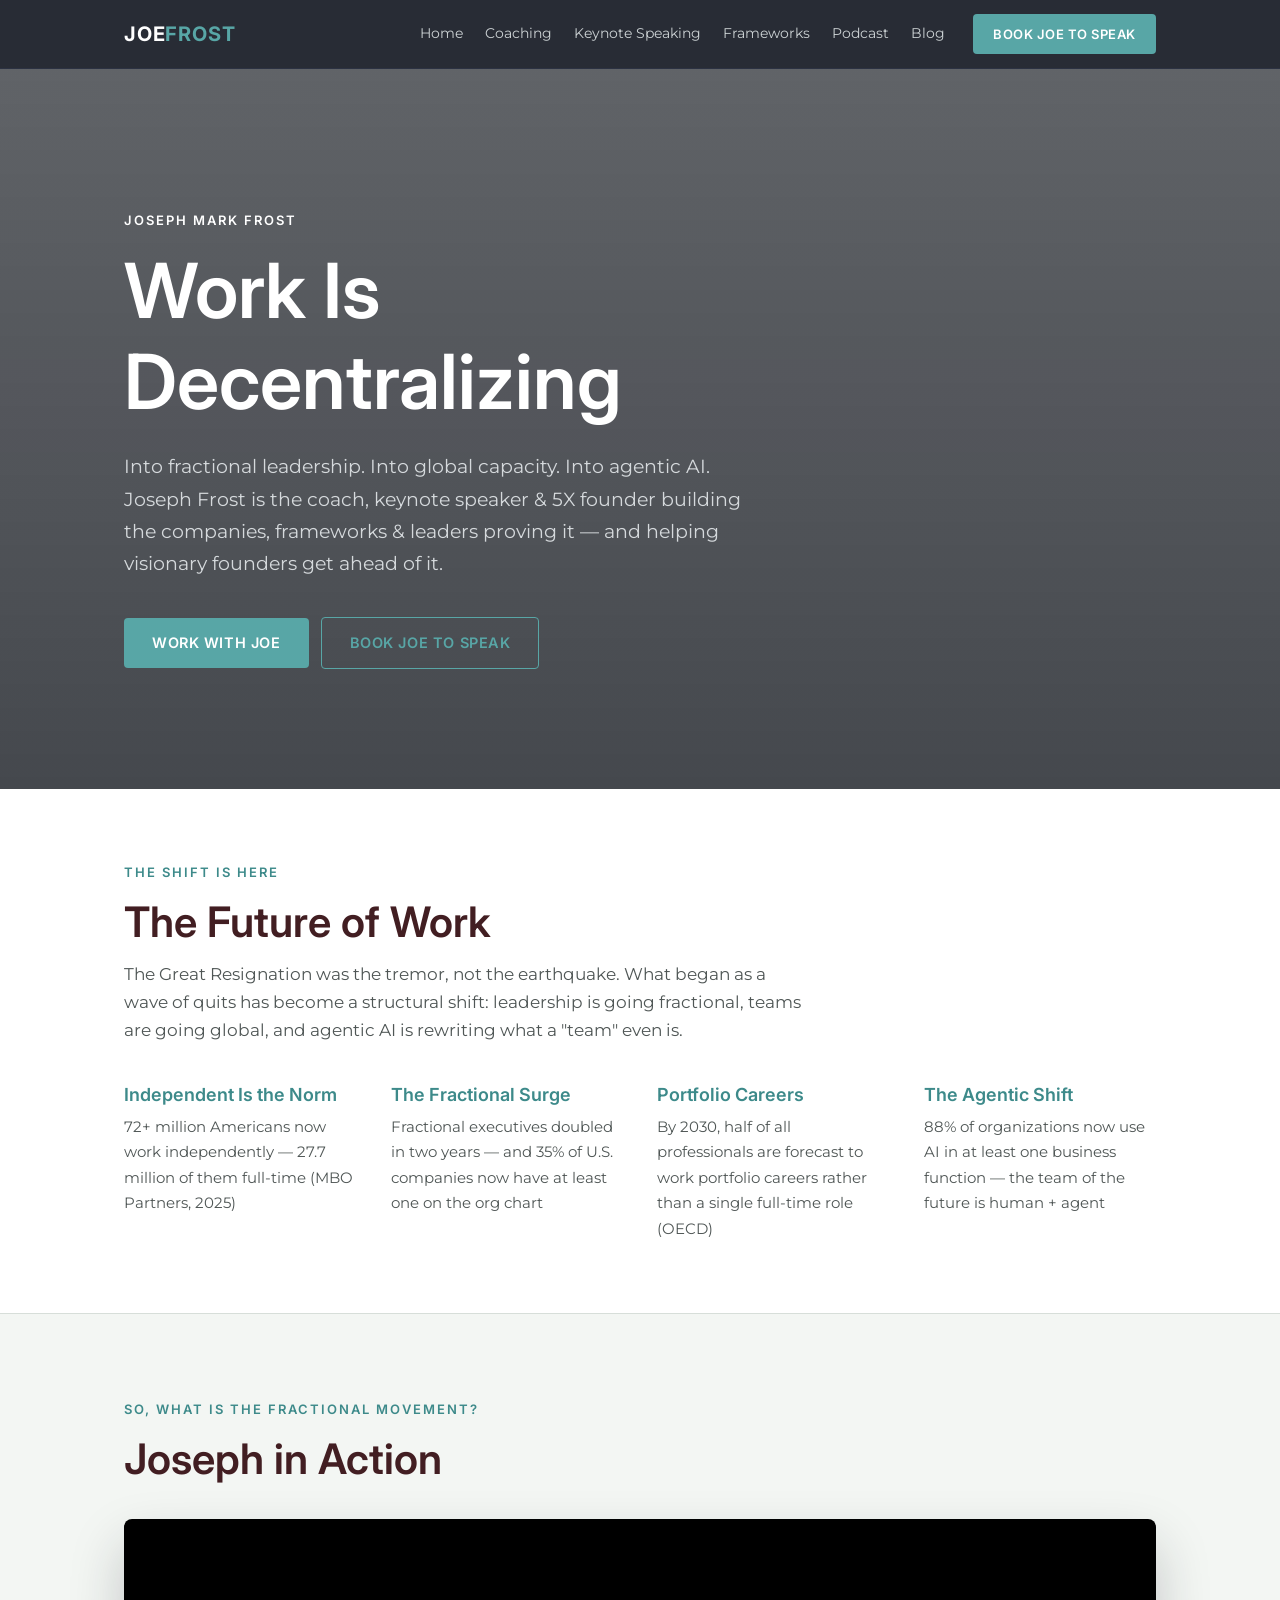
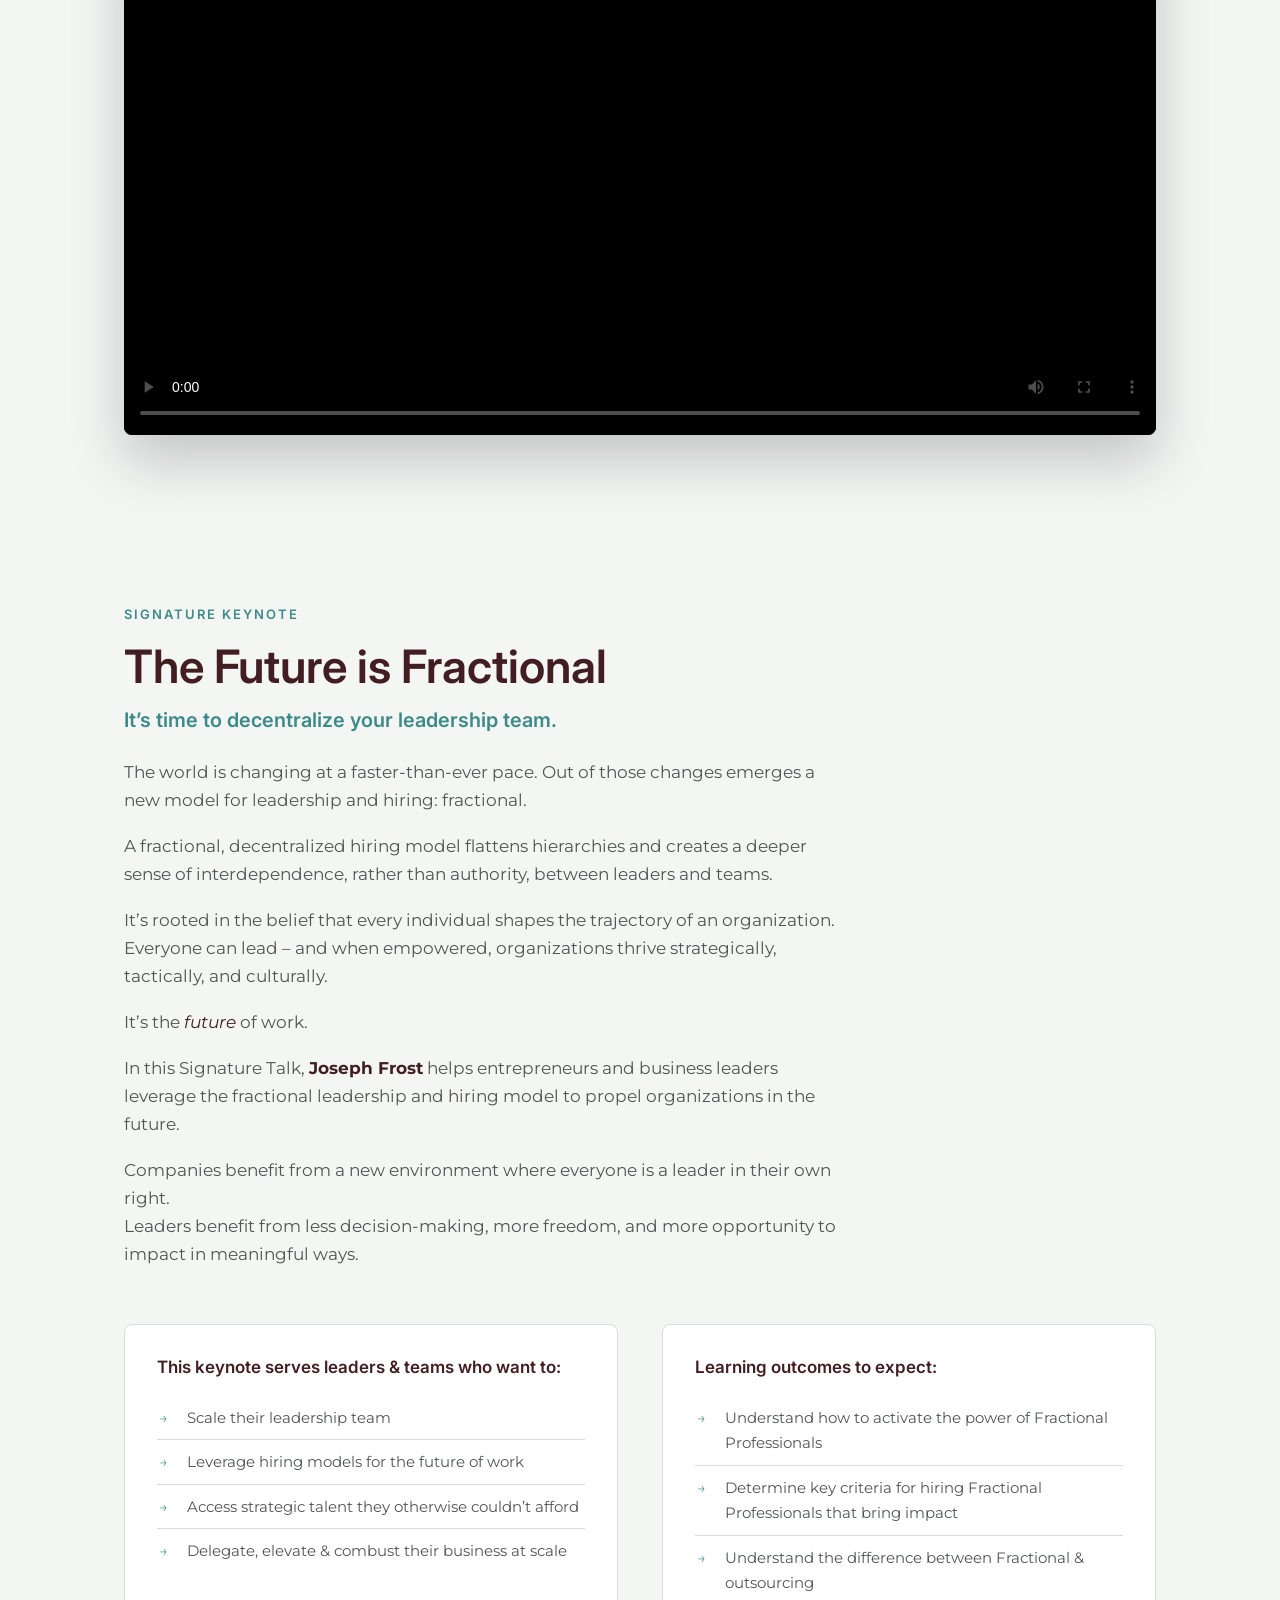
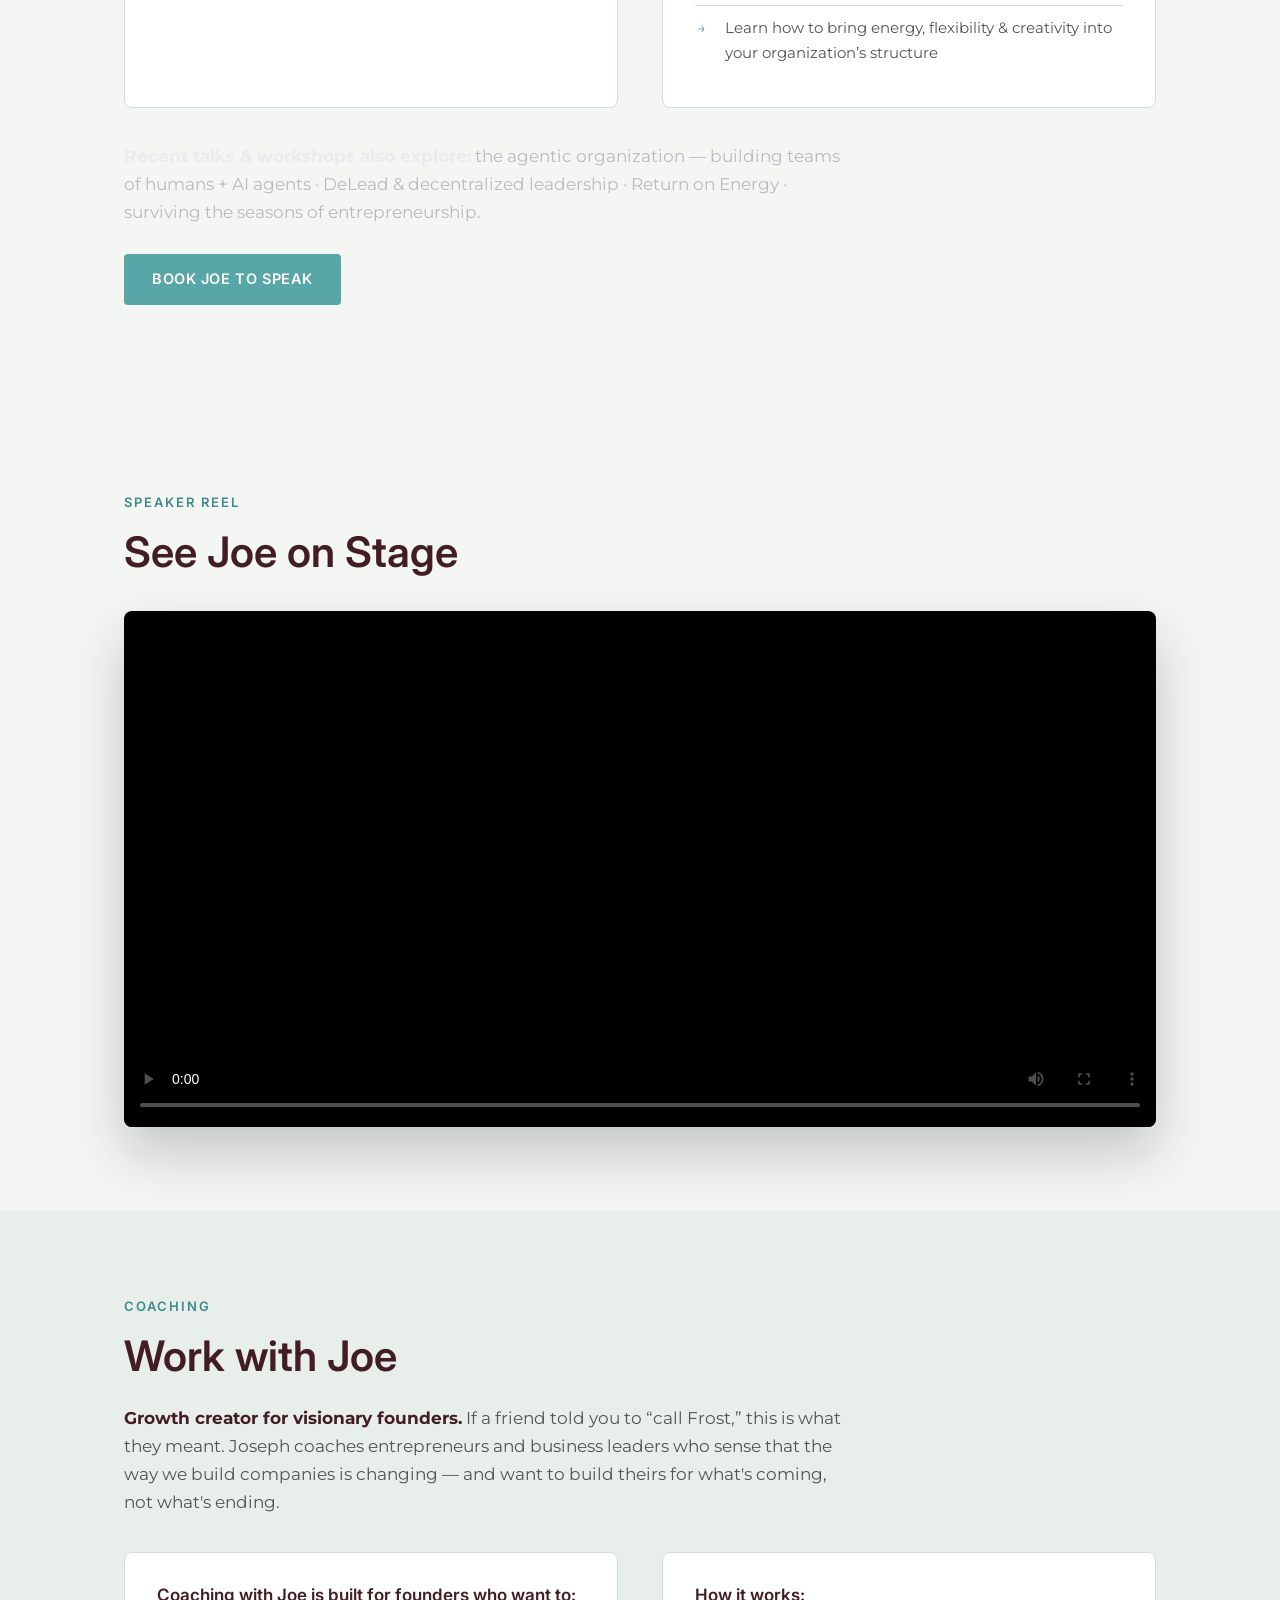
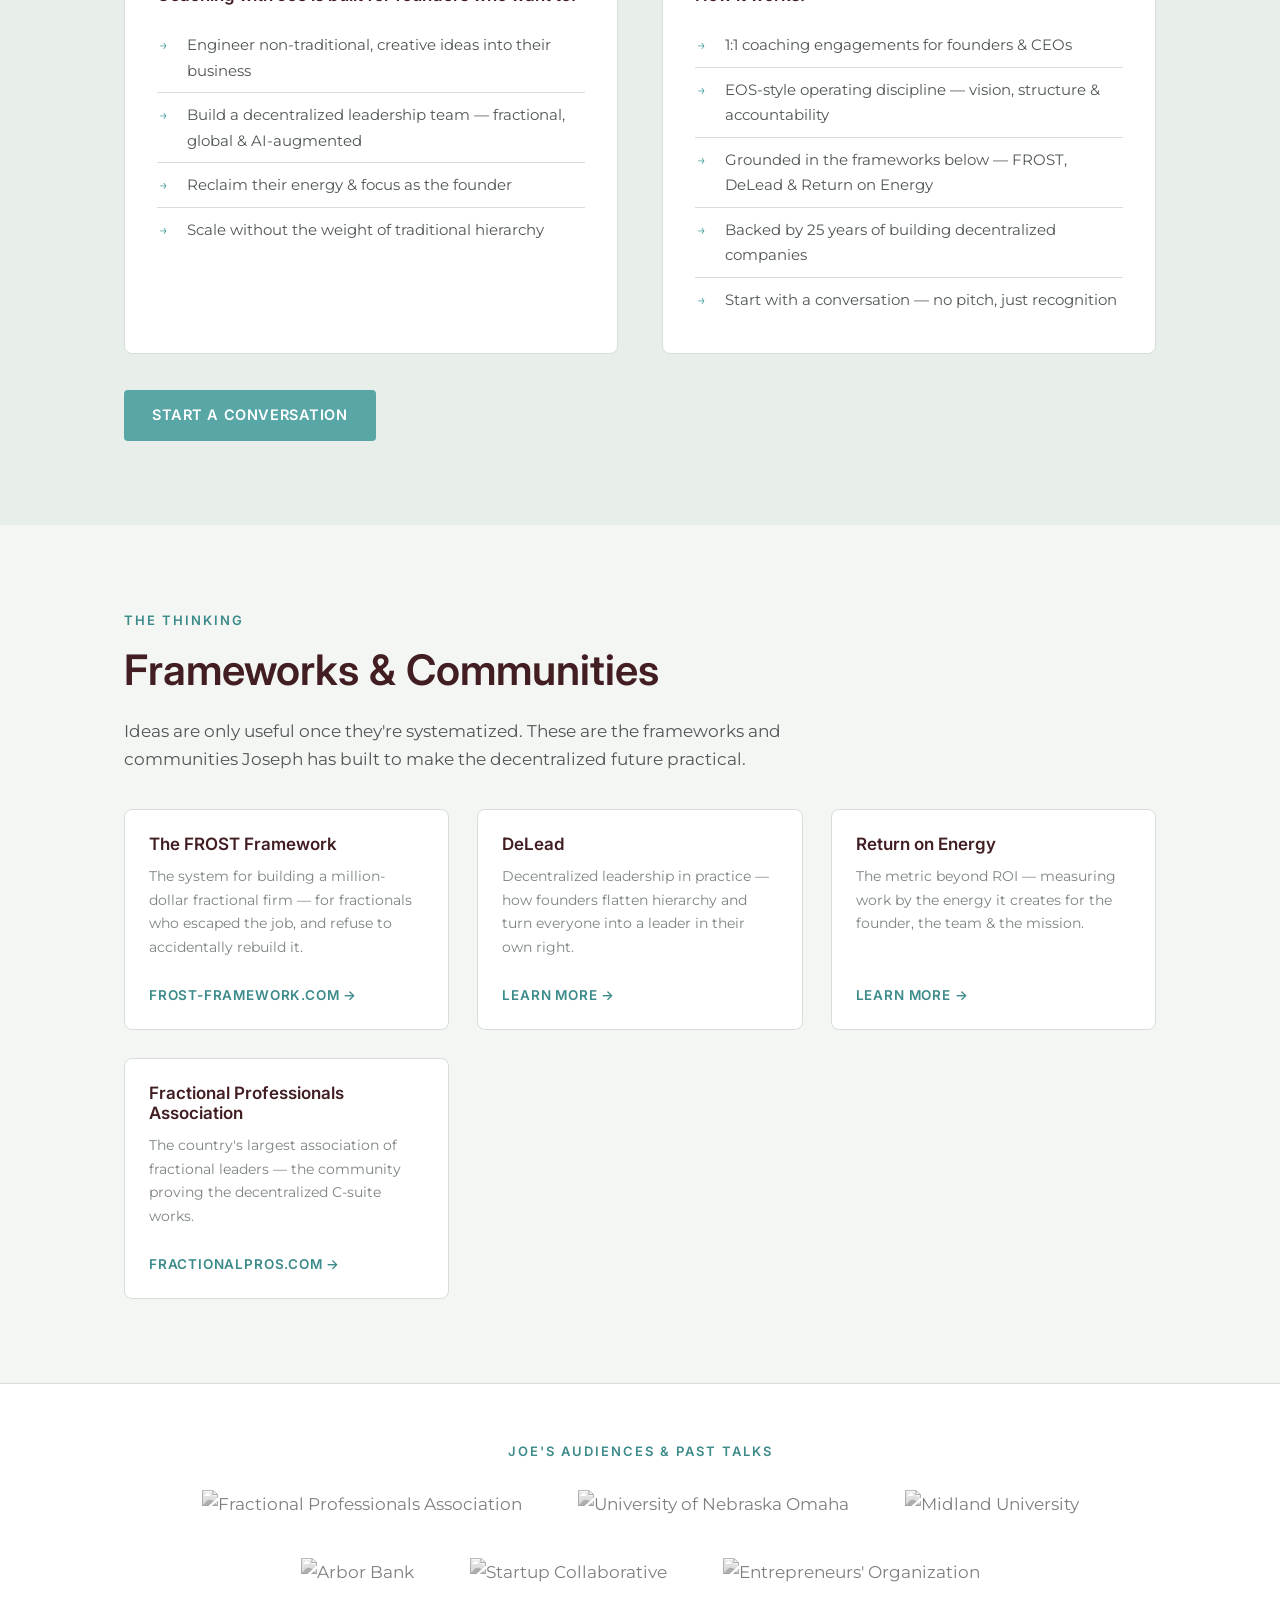
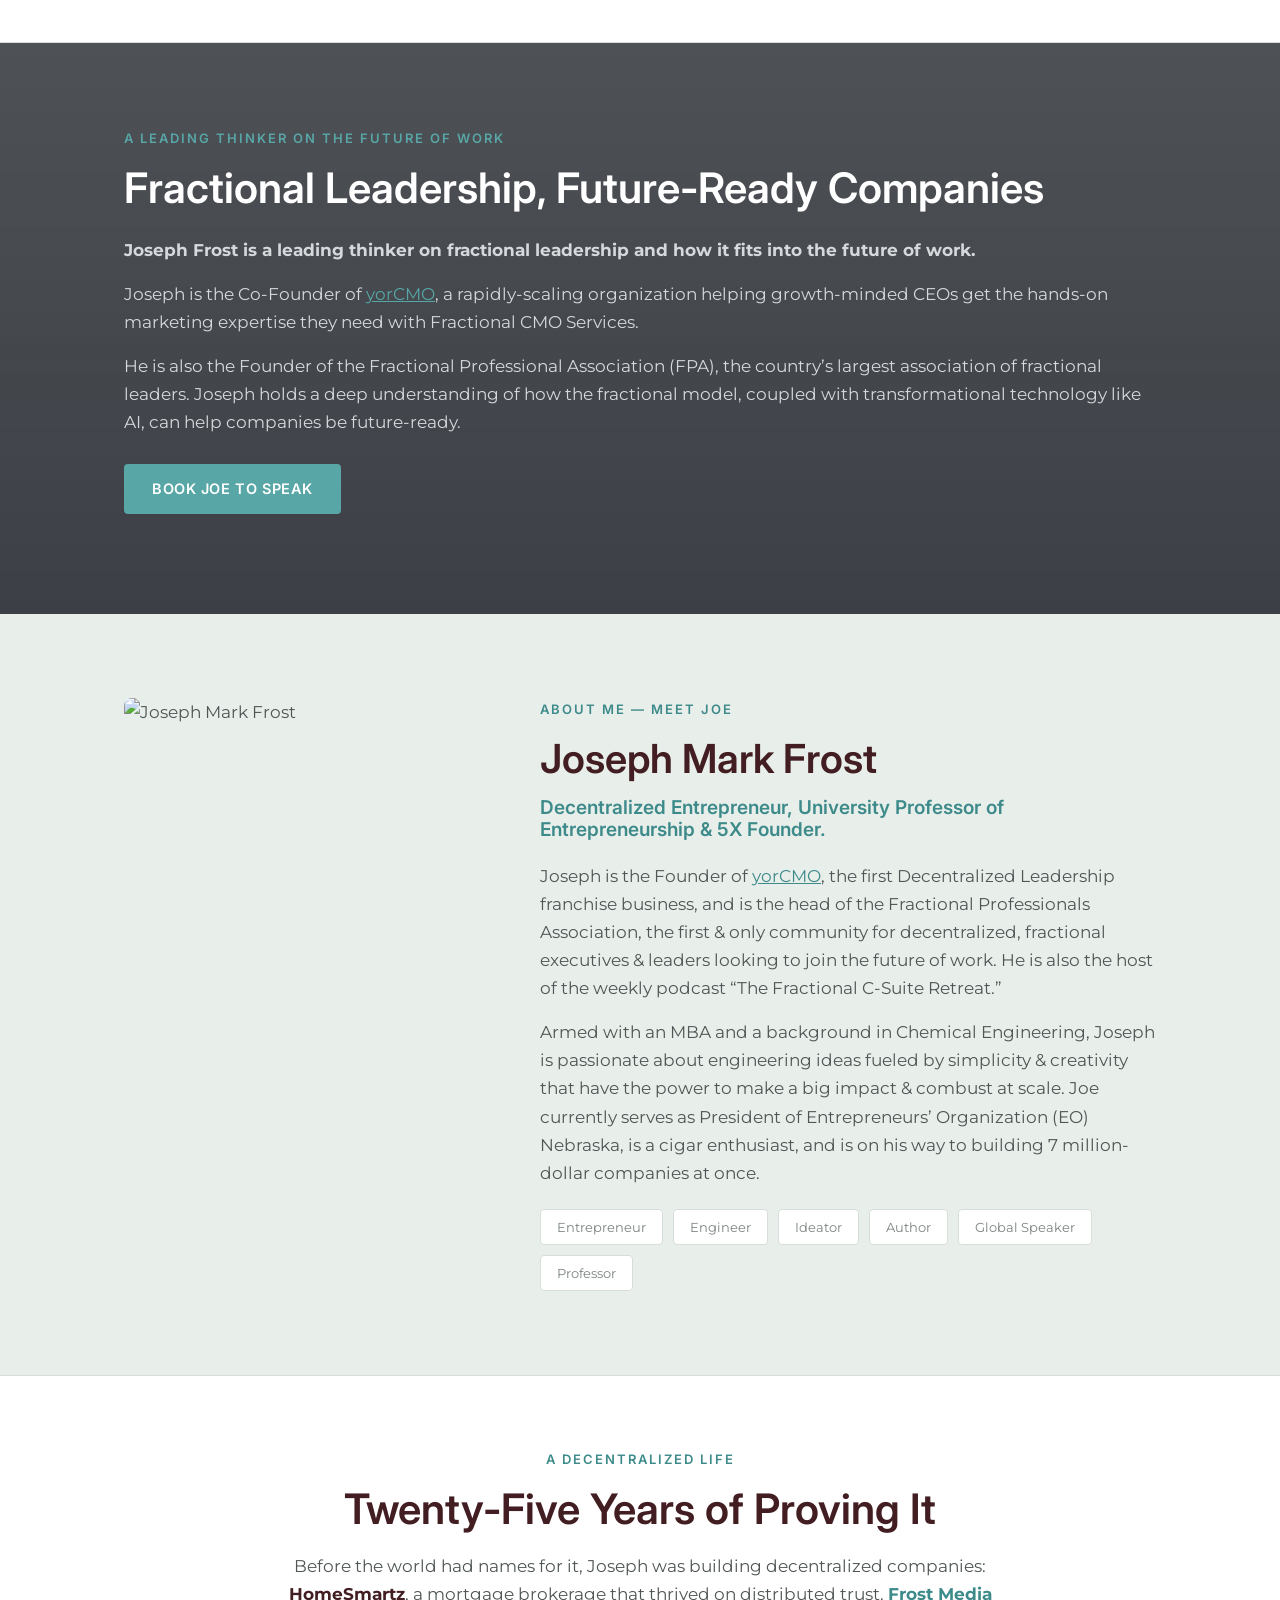
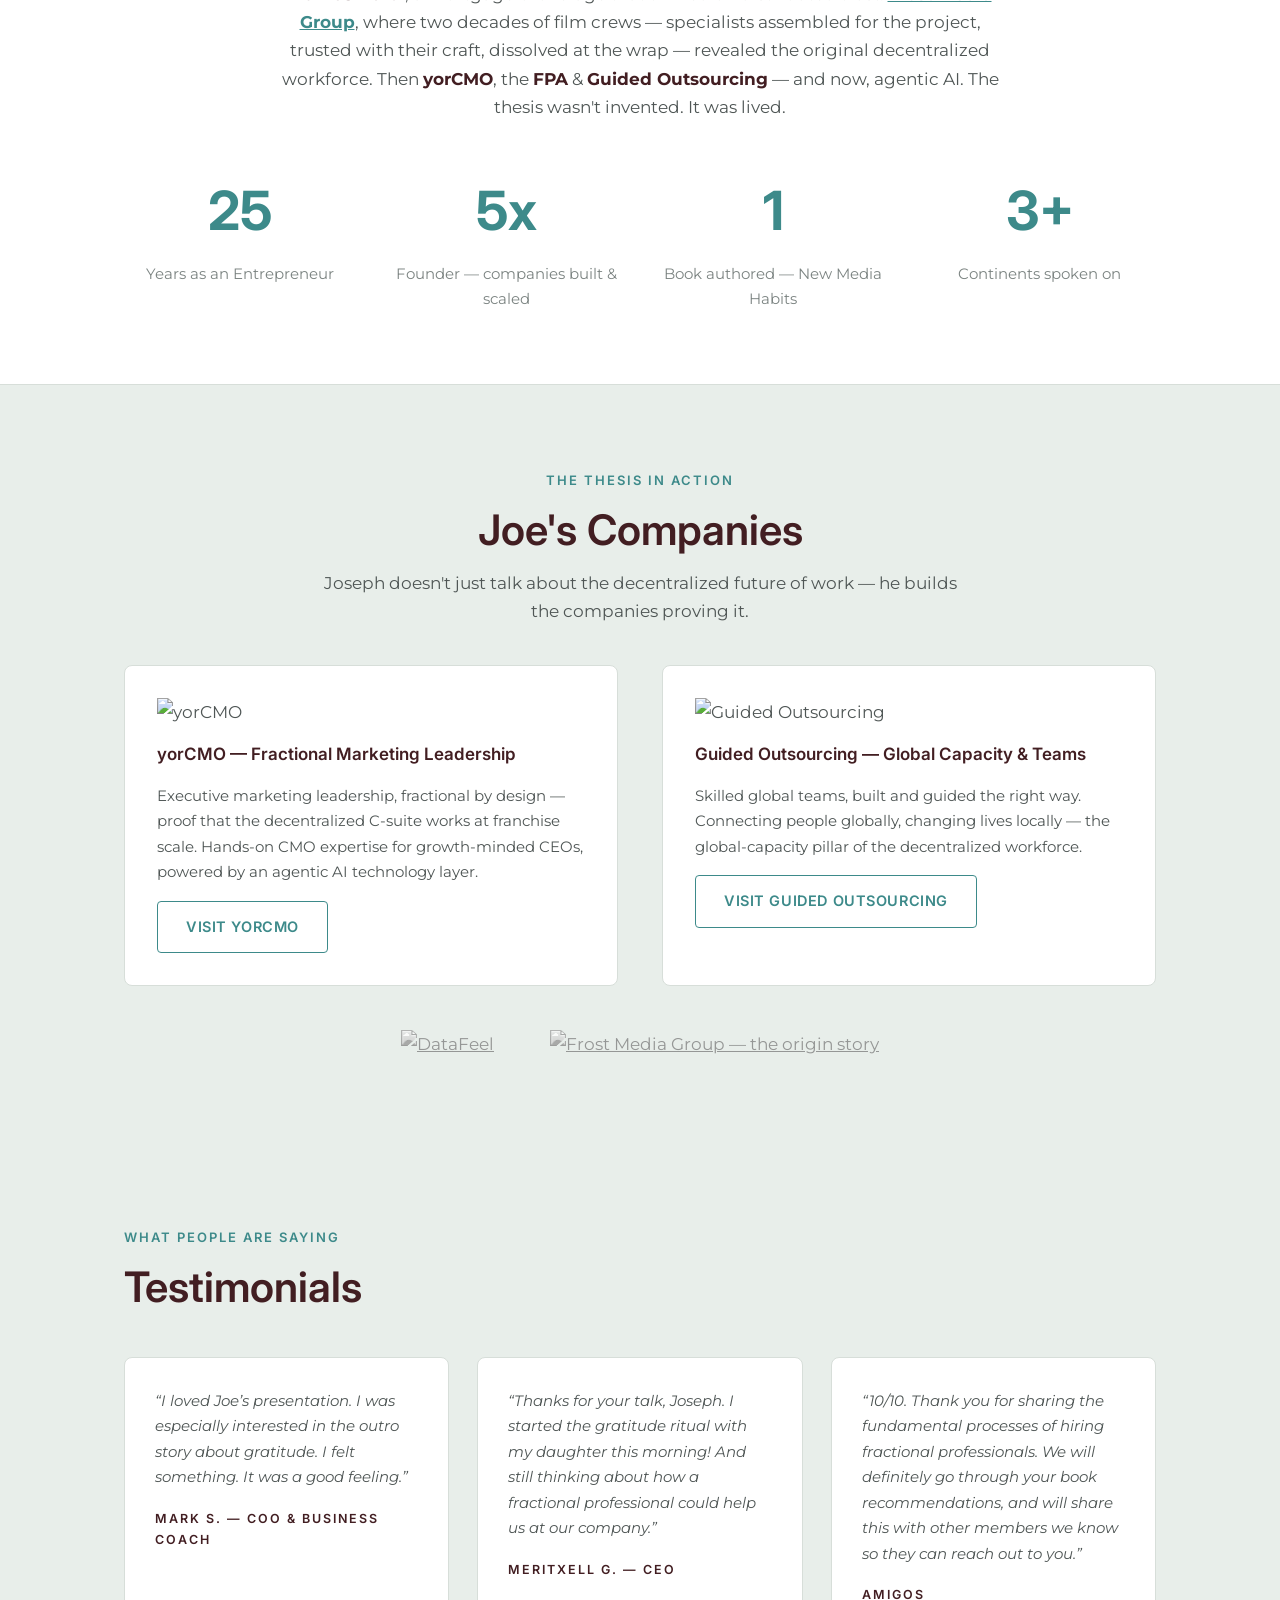
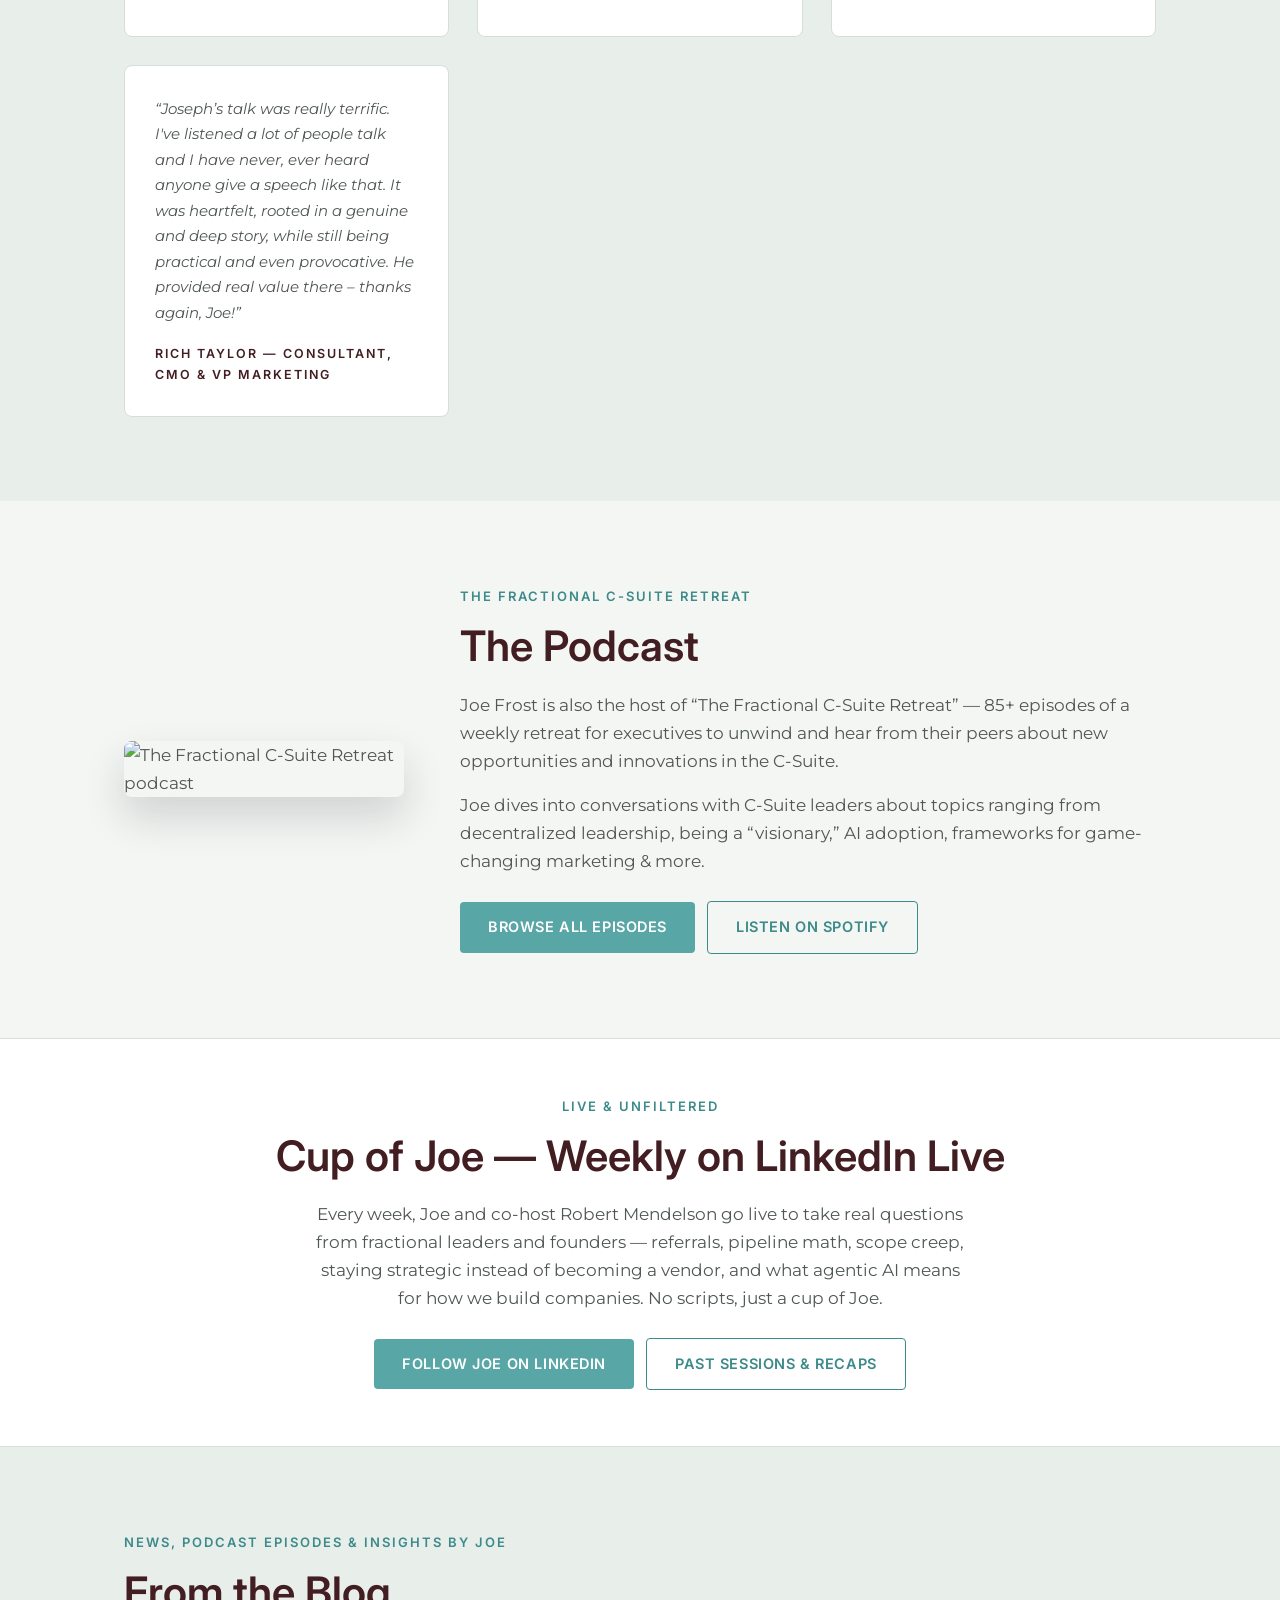
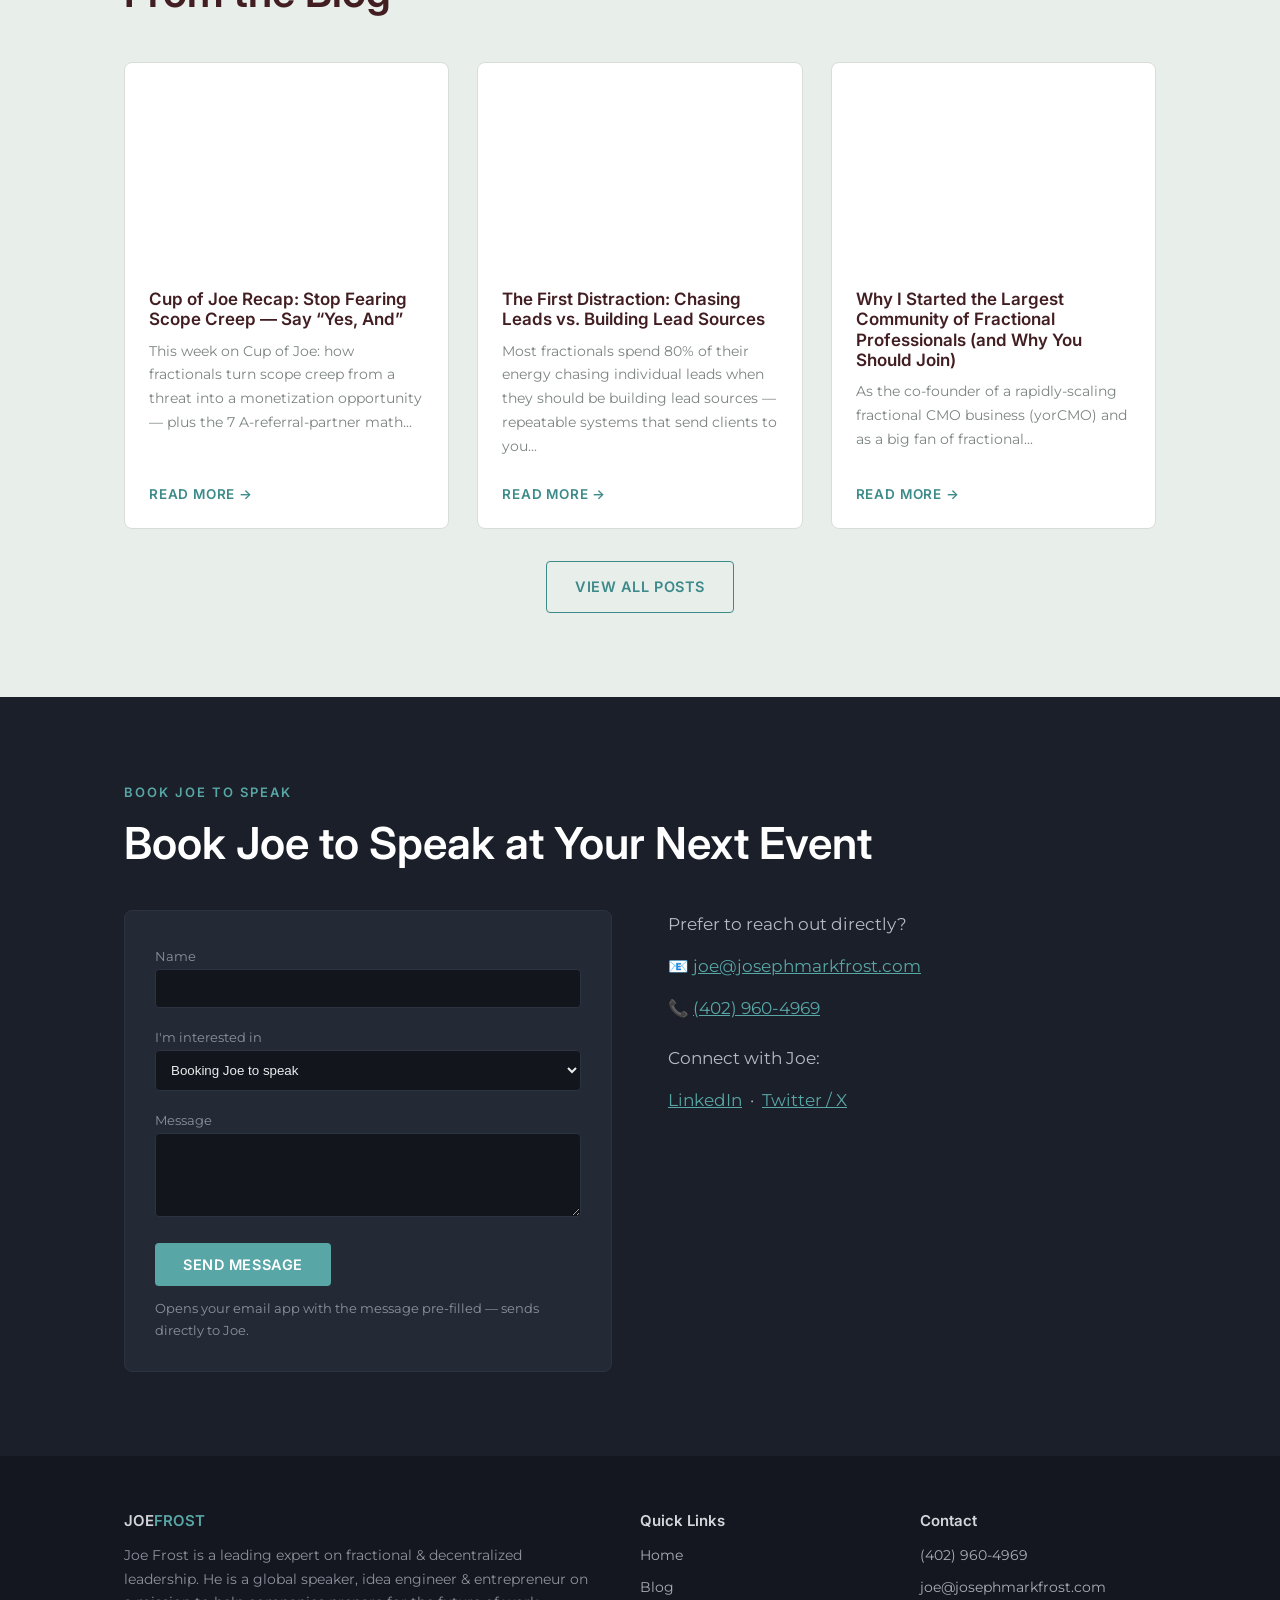
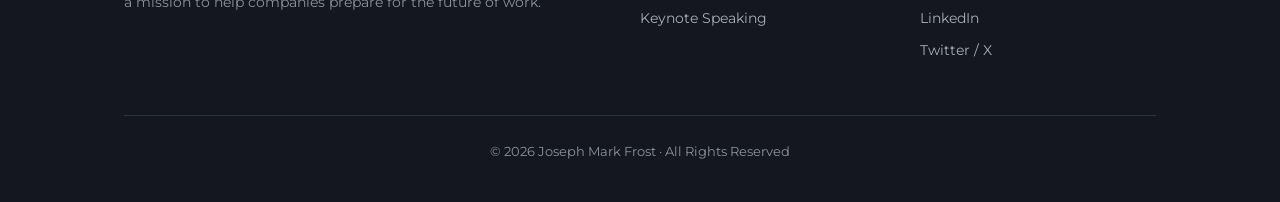
==== index.html @ 40996317 "Two new posts: Cup of Joe scope-creep recap + FROST Distraction #1 (lead sources); feature on homepa" ====
<!DOCTYPE html>
<html lang="en">
<head>
<meta charset="UTF-8">
<meta name="viewport" content="width=device-width, initial-scale=1.0">
<title>Joseph Mark Frost — Work Is Decentralizing</title>
<meta name="description" content="Joseph Mark Frost: coach, keynote speaker & 5X founder proving that work is decentralizing — into fractional leadership, global capacity & agentic AI. Work with Joe or book him to speak.">
<link rel="preconnect" href="https://fonts.googleapis.com">
<link rel="preconnect" href="https://fonts.gstatic.com" crossorigin>
<link href="https://fonts.googleapis.com/css2?family=Inter:wght@500;600;700&family=Montserrat:wght@400;500;600&display=swap" rel="stylesheet">
<link rel="stylesheet" href="styles.css">
</head>
<body>

<header class="site">
  <div class="wrap">
    <a class="logo" href="./">JOE<span>FROST</span></a>
    <nav class="main">
      <a href="./">Home</a>
      <a href="#coaching">Coaching</a>
      <a href="#talks">Keynote Speaking</a>
      <a href="#frameworks">Frameworks</a>
      <a href="podcast.html">Podcast</a>
      <a href="blog/">Blog</a>
    </nav>
    <a class="btn" href="#contact-joe">Book Joe to Speak</a>
  </div>
</header>

<!-- HERO -->
<section class="hero">
  <div class="wrap">
    <div class="kicker">Joseph Mark Frost</div>
    <h1>Work Is<br>Decentralizing</h1>
    <p class="lede">Into fractional leadership. Into global capacity. Into agentic AI. Joseph Frost is the coach, keynote speaker &amp; 5X founder building the companies, frameworks &amp; leaders proving it — and helping visionary founders get ahead of it.</p>
    <a class="btn" href="#coaching">Work with Joe</a>&nbsp;&nbsp;
    <a class="btn ghost" href="#contact-joe">Book Joe to Speak</a>
  </div>
</section>

<!-- STATS -->
<section class="stats">
  <div class="wrap">
    <div class="kicker">The Shift Is Here</div>
    <h2 class="display" style="font-size:clamp(28px,4vw,42px)">The Future of Work</h2>
    <p style="max-width:680px;margin-top:12px">The Great Resignation was the tremor, not the earthquake. What began as a wave of quits has become a structural shift: leadership is going fractional, teams are going global, and agentic AI is rewriting what a "team" even is.</p>
    <div class="stat-grid">
      <div class="stat"><h3>Independent Is the Norm</h3><p>72+ million Americans now work independently — 27.7 million of them full-time (MBO Partners, 2025)</p></div>
      <div class="stat"><h3>The Fractional Surge</h3><p>Fractional executives doubled in two years — and 35% of U.S. companies now have at least one on the org chart</p></div>
      <div class="stat"><h3>Portfolio Careers</h3><p>By 2030, half of all professionals are forecast to work portfolio careers rather than a single full-time role (OECD)</p></div>
      <div class="stat"><h3>The Agentic Shift</h3><p>88% of organizations now use AI in at least one business function — the team of the future is human + agent</p></div>
    </div>
  </div>
</section>

<!-- WELCOME VIDEO -->
<section id="showme">
  <div class="wrap">
    <div class="kicker">So, what is the Fractional movement?</div>
    <h2 class="display" style="font-size:clamp(28px,4vw,42px);margin-bottom:34px">Joseph in Action</h2>
    <div class="video-frame">
      <!-- TODO before cutover: move MP4s off WP Engine (YouTube/Vimeo or repo-external host) -->
      <video controls preload="metadata" poster="https://josephmarkfrost.com/wp-content/uploads/2024/04/Joe-Frost-2-1-1024x576.jpg" src="https://josephmarkfrost.com/wp-content/uploads/2022/04/Joe-Frost-Website-welcome-V1.mp4"></video>
    </div>
  </div>
</section>

<!-- KEYNOTE -->
<section class="keynote dark" id="talks">
  <div class="wrap">
    <div class="kicker">Signature Keynote</div>
    <h2>The Future is Fractional</h2>
    <h3 class="sub">It’s time to decentralize your leadership team.</h3>
    <p>The world is changing at a faster-than-ever pace. Out of those changes emerges a new model for leadership and hiring: fractional.</p>
    <p>A fractional, decentralized hiring model flattens hierarchies and creates a deeper sense of interdependence, rather than authority, between leaders and teams.</p>
    <p>It’s rooted in the belief that every individual shapes the trajectory of an organization. Everyone can lead – and when empowered, organizations thrive strategically, tactically, and culturally.</p>
    <p>It’s the <em>future</em> of work.</p>
    <p>In this Signature Talk, <strong>Joseph Frost</strong> helps entrepreneurs and business leaders leverage the fractional leadership and hiring model to propel organizations in the future.</p>
    <p>Companies benefit from a new environment where everyone is a leader in their own right.<br>
    Leaders benefit from less decision-making, more freedom, and more opportunity to impact in meaningful ways.</p>

    <div class="two-col">
      <div class="card">
        <h4>This keynote serves leaders &amp; teams who want to:</h4>
        <ul>
          <li>Scale their leadership team</li>
          <li>Leverage hiring models for the future of work</li>
          <li>Access strategic talent they otherwise couldn’t afford</li>
          <li>Delegate, elevate &amp; combust their business at scale</li>
        </ul>
      </div>
      <div class="card">
        <h4>Learning outcomes to expect:</h4>
        <ul>
          <li>Understand how to activate the power of Fractional Professionals</li>
          <li>Determine key criteria for hiring Fractional Professionals that bring impact</li>
          <li>Understand the difference between Fractional &amp; outsourcing</li>
          <li>Learn how to bring energy, flexibility &amp; creativity into your organization’s structure</li>
        </ul>
      </div>
    </div>
    <p style="margin-top:34px;color:#b6bbc3;max-width:720px"><strong style="color:#e9ecee">Recent talks &amp; workshops also explore:</strong> the agentic organization — building teams of humans + AI agents · DeLead &amp; decentralized leadership · Return on Energy · surviving the seasons of entrepreneurship.</p>
    <p style="margin-top:28px"><a class="btn" href="#contact-joe">Book Joe to Speak</a></p>
  </div>
</section>

<!-- SPEAKER REEL -->
<section>
  <div class="wrap">
    <div class="kicker">Speaker Reel</div>
    <h2 class="display" style="font-size:clamp(28px,4vw,42px);margin-bottom:34px">See Joe on Stage</h2>
    <div class="video-frame">
      <video controls preload="metadata" poster="https://josephmarkfrost.com/wp-content/uploads/2024/04/Joe-Frost-3-scaled.jpg" src="https://josephmarkfrost.com/wp-content/uploads/2024/07/Joe-Frost-Sizzle-Reel.mp4"></video>
    </div>
  </div>
</section>

<!-- COACHING -->
<section class="testimonials" id="coaching" style="background:var(--paper-dim)">
  <div class="wrap">
    <div class="kicker">Coaching</div>
    <h2 class="display" style="font-size:clamp(28px,4vw,42px);margin-bottom:22px">Work with Joe</h2>
    <p style="max-width:720px"><strong style="color:var(--heading)">Growth creator for visionary founders.</strong> If a friend told you to “call Frost,” this is what they meant. Joseph coaches entrepreneurs and business leaders who sense that the way we build companies is changing — and want to build theirs for what's coming, not what's ending.</p>
    <div class="two-col" style="margin-top:36px">
      <div class="card" style="background:#fff;border-color:var(--line)">
        <h4 style="color:var(--heading)">Coaching with Joe is built for founders who want to:</h4>
        <ul>
          <li>Engineer non-traditional, creative ideas into their business</li>
          <li>Build a decentralized leadership team — fractional, global &amp; AI-augmented</li>
          <li>Reclaim their energy &amp; focus as the founder</li>
          <li>Scale without the weight of traditional hierarchy</li>
        </ul>
      </div>
      <div class="card" style="background:#fff;border-color:var(--line)">
        <h4 style="color:var(--heading)">How it works:</h4>
        <ul>
          <li>1:1 coaching engagements for founders &amp; CEOs</li>
          <li>EOS-style operating discipline — vision, structure &amp; accountability</li>
          <li>Grounded in the frameworks below — FROST, DeLead &amp; Return on Energy</li>
          <li>Backed by 25 years of building decentralized companies</li>
          <li>Start with a conversation — no pitch, just recognition</li>
        </ul>
      </div>
    </div>
    <p style="margin-top:36px"><a class="btn" href="#contact-joe">Start a Conversation</a></p>
  </div>
</section>

<!-- FRAMEWORKS -->
<section id="frameworks">
  <div class="wrap">
    <div class="kicker">The Thinking</div>
    <h2 class="display" style="font-size:clamp(28px,4vw,42px);margin-bottom:22px">Frameworks &amp; Communities</h2>
    <p style="max-width:700px">Ideas are only useful once they're systematized. These are the frameworks and communities Joseph has built to make the decentralized future practical.</p>
    <!-- TODO: Joseph to review/approve each description -->
    <div class="post-grid" style="margin-top:36px">
      <a class="post-card" href="https://frost-framework.com">
        <div class="pad"><h3>The FROST Framework</h3><p>The system for building a million-dollar fractional firm — for fractionals who escaped the job, and refuse to accidentally rebuild it.</p></div>
        <div class="more">frost-framework.com →</div>
      </a>
      <a class="post-card" href="#contact-joe">
        <div class="pad"><h3>DeLead</h3><p>Decentralized leadership in practice — how founders flatten hierarchy and turn everyone into a leader in their own right.</p></div>
        <div class="more">Learn More →</div>
      </a>
      <a class="post-card" href="#contact-joe">
        <div class="pad"><h3>Return on Energy</h3><p>The metric beyond ROI — measuring work by the energy it creates for the founder, the team &amp; the mission.</p></div>
        <div class="more">Learn More →</div>
      </a>
      <a class="post-card" href="https://fractionalpros.com/">
        <div class="pad"><h3>Fractional Professionals Association</h3><p>The country's largest association of fractional leaders — the community proving the decentralized C-suite works.</p></div>
        <div class="more">fractionalpros.com →</div>
      </a>
    </div>
  </div>
</section>

<!-- AUDIENCES -->
<section class="logos">
  <div class="wrap" style="text-align:center">
    <div class="kicker">Joe's Audiences &amp; Past Talks</div>
    <div class="logo-row">
      <img src="https://josephmarkfrost.com/wp-content/uploads/2022/03/FPA_Logo_Red-Light-Gray.png" alt="Fractional Professionals Association">
      <img src="https://josephmarkfrost.com/wp-content/uploads/2022/03/uno-lock-up-color-black.png" alt="University of Nebraska Omaha">
      <img src="https://josephmarkfrost.com/wp-content/uploads/2022/03/Logo_Midland.jpeg" alt="Midland University">
      <img src="https://josephmarkfrost.com/wp-content/uploads/2024/03/arborbank_logo_treenameonly_green_copy-1692797471.jpeg" alt="Arbor Bank">
      <img src="https://josephmarkfrost.com/wp-content/uploads/2022/03/Logo_Startup.png" alt="Startup Collaborative">
      <img src="https://josephmarkfrost.com/wp-content/uploads/2024/03/EO_logo_RGB_Primary_web-768x214-1.png" alt="Entrepreneurs' Organization">
    </div>
  </div>
</section>

<!-- LEADING THINKER -->
<section class="about photo-band">
  <div class="wrap">
    <div class="kicker">A Leading Thinker on the Future of Work</div>
    <h2 class="display" style="font-size:clamp(28px,4vw,42px);margin-bottom:22px">Fractional Leadership, Future-Ready Companies</h2>
    <p><strong>Joseph Frost is a leading thinker on fractional leadership and how it fits into the future of work.</strong></p>
    <p>Joseph is the Co-Founder of <a href="https://yorcmo.com/">yorCMO</a>, a rapidly-scaling organization helping growth-minded CEOs get the hands-on marketing expertise they need with Fractional CMO Services.</p>
    <p>He is also the Founder of the Fractional Professional Association (FPA), the country’s largest association of fractional leaders. Joseph holds a deep understanding of how the fractional model, coupled with transformational technology like AI, can help companies be future-ready.</p>
    <p style="margin-top:28px"><a class="btn" href="#contact-joe">Book Joe to Speak</a></p>
  </div>
</section>

<!-- ABOUT -->
<section class="about" style="background:var(--paper-dim)">
  <div class="wrap">
    <div class="about-grid">
      <img src="https://josephmarkfrost.com/wp-content/uploads/2022/03/JoeFrostLKphoto-600x600.jpeg.jpg" alt="Joseph Mark Frost">
      <div>
        <div class="kicker">About Me — Meet Joe</div>
        <h2>Joseph Mark Frost</h2>
        <h3>Decentralized Entrepreneur, University Professor of Entrepreneurship &amp; 5X Founder.</h3>
        <p>Joseph is the Founder of <a href="https://yorcmo.com/">yorCMO</a>, the first Decentralized Leadership franchise business, and is the head of the Fractional Professionals Association, the first &amp; only community for decentralized, fractional executives &amp; leaders looking to join the future of work. He is also the host of the weekly podcast “The Fractional C-Suite Retreat.”</p>
        <p>Armed with an MBA and a background in Chemical Engineering, Joseph is passionate about engineering ideas fueled by simplicity &amp; creativity that have the power to make a big impact &amp; combust at scale. Joe currently serves as President of Entrepreneurs’ Organization (EO) Nebraska, is a cigar enthusiast, and is on his way to building 7 million-dollar companies at once.</p>
        <div class="tags">
          <span>Entrepreneur</span><span>Engineer</span><span>Ideator</span><span>Author</span><span>Global Speaker</span><span>Professor</span>
        </div>
      </div>
    </div>
  </div>
</section>

<!-- COUNTERS -->
<section class="counters">
  <div class="wrap">
    <div class="kicker" style="text-align:center">A Decentralized Life</div>
    <h2 class="display" style="text-align:center;font-size:clamp(28px,4vw,42px)">Twenty-Five Years of Proving It</h2>
    <p style="max-width:740px;margin:18px auto 0;text-align:center">Before the world had names for it, Joseph was building decentralized companies: <strong style="color:var(--heading)">HomeSmartz</strong>, a mortgage brokerage that thrived on distributed trust. <strong style="color:var(--heading)"><a href="https://frostmediagroup.com/">Frost Media Group</a></strong>, where two decades of film crews — specialists assembled for the project, trusted with their craft, dissolved at the wrap — revealed the original decentralized workforce. Then <strong style="color:var(--heading)">yorCMO</strong>, the <strong style="color:var(--heading)">FPA</strong> &amp; <strong style="color:var(--heading)">Guided Outsourcing</strong> — and now, agentic AI. The thesis wasn't invented. It was lived.</p>
    <div class="counter-grid">
      <div class="counter"><div class="num" data-count="25">0</div><div class="label">Years as an Entrepreneur</div></div>
      <div class="counter"><div class="num" data-count="5" data-suffix="x">0</div><div class="label">Founder — companies built &amp; scaled</div></div>
      <div class="counter"><div class="num" data-count="1">0</div><div class="label">Book authored — New Media Habits</div></div>
      <div class="counter"><div class="num" data-count="3" data-suffix="+">0</div><div class="label">Continents spoken on</div></div>
    </div>
  </div>
</section>

<!-- COMPANIES -->
<section class="companies" style="background:var(--paper-dim)">
  <div class="wrap">
    <div class="kicker" style="text-align:center">The Thesis in Action</div>
    <h2 class="display" style="text-align:center;font-size:clamp(28px,4vw,42px);margin-bottom:14px">Joe's Companies</h2>
    <p style="max-width:640px;margin:0 auto;text-align:center">Joseph doesn't just talk about the decentralized future of work — he builds the companies proving it.</p>
    <div class="two-col" style="margin-top:40px">
      <div class="card" style="background:#fff;border-color:var(--line)">
        <img src="https://josephmarkfrost.com/wp-content/uploads/2022/04/ezgif.com-gif-maker.png" alt="yorCMO" style="max-height:56px;width:auto;margin-bottom:18px">
        <h4 style="color:var(--heading)">yorCMO — Fractional Marketing Leadership</h4>
        <p style="font-size:15px;color:var(--text);margin-bottom:16px">Executive marketing leadership, fractional by design — proof that the decentralized C-suite works at franchise scale. Hands-on CMO expertise for growth-minded CEOs, powered by an agentic AI technology layer.</p>
        <a class="btn ghost" style="color:var(--gold-deep);border-color:var(--gold-deep)" href="https://yorcmo.com/">Visit yorCMO</a>
      </div>
      <div class="card" style="background:#fff;border-color:var(--line)">
        <img src="https://josephmarkfrost.com/wp-content/uploads/2022/04/Guided-Outsourcing-Horizontal-Color-Logo.png" alt="Guided Outsourcing" style="max-height:56px;width:auto;margin-bottom:18px">
        <h4 style="color:var(--heading)">Guided Outsourcing — Global Capacity &amp; Teams</h4>
        <p style="font-size:15px;color:var(--text);margin-bottom:16px">Skilled global teams, built and guided the right way. Connecting people globally, changing lives locally — the global-capacity pillar of the decentralized workforce.</p>
        <a class="btn ghost" style="color:var(--gold-deep);border-color:var(--gold-deep)" href="https://guidedoutsourcing.com/">Visit Guided Outsourcing</a>
      </div>
    </div>
    <div class="logo-row" style="margin-top:44px">
      <a href="https://datafeel.com/"><img src="https://josephmarkfrost.com/wp-content/uploads/2022/04/DATAFEEL.png" alt="DataFeel"></a>
      <a href="https://frostmediagroup.com/"><img src="https://josephmarkfrost.com/wp-content/uploads/2022/04/Frost-Media-Group.jpeg" alt="Frost Media Group — the origin story"></a>
    </div>
  </div>
</section>

<!-- TESTIMONIALS -->
<section class="testimonials" id="testimonials">
  <div class="wrap">
    <div class="kicker">What People Are Saying</div>
    <h2 class="display" style="font-size:clamp(28px,4vw,42px)">Testimonials</h2>
    <div class="quote-grid">
      <div class="quote"><p>“I loved Joe’s presentation. I was especially interested in the outro story about gratitude. I felt something. It was a good feeling.”</p><div class="who">Mark S. — COO &amp; Business Coach</div></div>
      <div class="quote"><p>“Thanks for your talk, Joseph. I started the gratitude ritual with my daughter this morning! And still thinking about how a fractional professional could help us at our company.”</p><div class="who">Meritxell G. — CEO</div></div>
      <div class="quote"><p>“10/10. Thank you for sharing the fundamental processes of hiring fractional professionals. We will definitely go through your book recommendations, and will share this with other members we know so they can reach out to you.”</p><div class="who">Amigos</div></div>
      <div class="quote"><p>“Joseph’s talk was really terrific. I've listened a lot of people talk and I have never, ever heard anyone give a speech like that. It was heartfelt, rooted in a genuine and deep story, while still being practical and even provocative. He provided real value there – thanks again, Joe!”</p><div class="who">Rich Taylor — Consultant, CMO &amp; VP Marketing</div></div>
    </div>
  </div>
</section>

<!-- PODCAST -->
<section>
  <div class="wrap">
    <div class="podcast-grid">
      <img src="https://josephmarkfrost.com/wp-content/uploads/2022/03/v01-FractionalCSuite-300x300.jpg" alt="The Fractional C-Suite Retreat podcast">
      <div>
        <div class="kicker">The Fractional C-Suite Retreat</div>
        <h2 class="display" style="font-size:clamp(28px,4vw,42px);margin-bottom:20px">The Podcast</h2>
        <p style="margin-bottom:16px">Joe Frost is also the host of “The Fractional C-Suite Retreat” — 85+ episodes of a weekly retreat for executives to unwind and hear from their peers about new opportunities and innovations in the C-Suite.</p>
        <p style="margin-bottom:26px">Joe dives into conversations with C-Suite leaders about topics ranging from decentralized leadership, being a “visionary,” AI adoption, frameworks for game-changing marketing &amp; more.</p>
        <a class="btn" href="podcast.html">Browse All Episodes</a>&nbsp;&nbsp;
        <a class="btn ghost" style="color:var(--gold-deep);border-color:var(--gold-deep)" href="https://open.spotify.com/show/5Z2uHcI4xXz92M9sODSoYL">Listen on Spotify</a>
      </div>
    </div>
  </div>
</section>

<!-- LINKEDIN LIVE -->
<section class="logos">
  <div class="wrap" style="text-align:center;max-width:820px">
    <div class="kicker">Live &amp; Unfiltered</div>
    <h2 class="display" style="font-size:clamp(28px,4vw,42px);margin-bottom:18px">Cup of Joe — Weekly on LinkedIn Live</h2>
    <!-- TODO: confirm day/time once finalized -->
    <p style="max-width:660px;margin:0 auto 26px">Every week, Joe and co-host Robert Mendelson go live to take real questions from fractional leaders and founders — referrals, pipeline math, scope creep, staying strategic instead of becoming a vendor, and what agentic AI means for how we build companies. No scripts, just a cup of Joe.</p>
    <a class="btn" href="https://www.linkedin.com/in/josephfrost/">Follow Joe on LinkedIn</a>&nbsp;&nbsp;
    <a class="btn ghost" style="color:var(--gold-deep);border-color:var(--gold-deep)" href="blog/">Past Sessions &amp; Recaps</a>
  </div>
</section>

<!-- BLOG -->
<section class="testimonials" style="background:var(--paper-dim)">
  <div class="wrap">
    <div class="kicker">News, Podcast Episodes &amp; Insights by Joe</div>
    <h2 class="display" style="font-size:clamp(28px,4vw,42px)">From the Blog</h2>
    <div class="post-grid">
      <a class="post-card" href="blog/cup-of-joe-monetizing-scope-creep.html">
        <img src="https://josephmarkfrost.com/wp-content/uploads/2021/02/JoeFrost.jpeg" alt="">
        <div class="pad"><h3>Cup of Joe Recap: Stop Fearing Scope Creep — Say “Yes, And”</h3><p>This week on Cup of Joe: how fractionals turn scope creep from a threat into a monetization opportunity — plus the 7 A-referral-partner math...</p></div>
        <div class="more">Read More →</div>
      </a>
      <a class="post-card" href="blog/chasing-leads-vs-building-lead-sources.html">
        <img src="assets/frost-infographic-1.png" alt="">
        <div class="pad"><h3>The First Distraction: Chasing Leads vs. Building Lead Sources</h3><p>Most fractionals spend 80% of their energy chasing individual leads when they should be building lead sources — repeatable systems that send clients to you...</p></div>
        <div class="more">Read More →</div>
      </a>
      <a class="post-card" href="blog/why-i-started-the-largest-community-of-fractional-professionals.html">
        <img src="https://josephmarkfrost.com/wp-content/uploads/2023/03/Joe-Frost-Posts.png" alt="">
        <div class="pad"><h3>Why I Started the Largest Community of Fractional Professionals (and Why You Should Join)</h3><p>As the co-founder of a rapidly-scaling fractional CMO business (yorCMO) and as a big fan of fractional...</p></div>
        <div class="more">Read More →</div>
      </a>
    </div>
    <p style="margin-top:32px;text-align:center"><a class="btn ghost" style="color:var(--gold-deep);border-color:var(--gold-deep)" href="blog/">View All Posts</a></p>
  </div>
</section>

<!-- CONTACT -->
<section class="contact dark" id="contact-joe">
  <div class="wrap">
    <div class="kicker">Book Joe to Speak</div>
    <h2>Book Joe to Speak at Your Next Event</h2>
    <div class="contact-grid">
      <!-- Interim form: opens a pre-filled email to joe@. Swap action for HubSpot/Formspree endpoint when chosen. -->
      <form id="contact-form" style="background:var(--ink-soft);border:1px solid var(--line-dark);border-radius:var(--radius);padding:30px">
        <label style="display:block;margin-bottom:14px"><span style="font-size:13px;color:#8c929c">Name</span><br>
          <input id="cf-name" required style="width:100%;padding:11px;border-radius:4px;border:1px solid var(--line-dark);background:#12151c;color:#e9ecee"></label>
        <label style="display:block;margin-bottom:14px"><span style="font-size:13px;color:#8c929c">I'm interested in</span><br>
          <select id="cf-subject" style="width:100%;padding:11px;border-radius:4px;border:1px solid var(--line-dark);background:#12151c;color:#e9ecee">
            <option>Booking Joe to speak</option>
            <option>Coaching with Joe</option>
            <option>Something else</option>
          </select></label>
        <label style="display:block;margin-bottom:18px"><span style="font-size:13px;color:#8c929c">Message</span><br>
          <textarea id="cf-msg" rows="4" required style="width:100%;padding:11px;border-radius:4px;border:1px solid var(--line-dark);background:#12151c;color:#e9ecee"></textarea></label>
        <button type="submit" class="btn" style="border:0;cursor:pointer">Send Message</button>
        <p style="font-size:12.5px;color:#8c929c;margin-top:12px">Opens your email app with the message pre-filled — sends directly to Joe.</p>
      </form>
      <div class="direct">
        <p>Prefer to reach out directly?</p>
        <p>📧 <a href="mailto:joe@josephmarkfrost.com">joe@josephmarkfrost.com</a></p>
        <p>📞 <a href="tel:+14029604969">(402) 960-4969</a></p>
        <p style="margin-top:22px">Connect with Joe:</p>
        <p><a href="https://www.linkedin.com/in/josephfrost/">LinkedIn</a> &nbsp;·&nbsp; <a href="https://twitter.com/omahajoe">Twitter / X</a></p>
      </div>
    </div>
  </div>
</section>

<footer class="site">
  <div class="wrap">
    <div class="cols">
      <div>
        <h4>JOE<span style="color:var(--gold)">FROST</span></h4>
        <p>Joe Frost is a leading expert on fractional &amp; decentralized leadership. He is a global speaker, idea engineer &amp; entrepreneur on a mission to help companies prepare for the future of work.</p>
      </div>
      <div>
        <h4>Quick Links</h4>
        <ul>
          <li><a href="./">Home</a></li>
          <li><a href="blog/">Blog</a></li>
          <li><a href="#talks">Keynote Speaking</a></li>
        </ul>
      </div>
      <div>
        <h4>Contact</h4>
        <ul>
          <li><a href="tel:+14029604969">(402) 960-4969</a></li>
          <li><a href="mailto:joe@josephmarkfrost.com">joe@josephmarkfrost.com</a></li>
          <li><a href="https://www.linkedin.com/in/josephfrost/">LinkedIn</a></li>
          <li><a href="https://twitter.com/omahajoe">Twitter / X</a></li>
        </ul>
      </div>
    </div>
    <div class="copyright">© 2026 Joseph Mark Frost · All Rights Reserved</div>
  </div>
</footer>

<script>
// Animated counters
const io = new IntersectionObserver((entries) => {
  entries.forEach(e => {
    if (!e.isIntersecting) return;
    const el = e.target, end = +el.dataset.count, suf = el.dataset.suffix || '';
    let t0 = null;
    const step = (t) => {
      if (!t0) t0 = t;
      const p = Math.min((t - t0) / 1400, 1);
      el.textContent = Math.round(end * (1 - Math.pow(1 - p, 3))) + suf;
      if (p < 1) requestAnimationFrame(step);
    };
    requestAnimationFrame(step);
    io.unobserve(el);
  });
}, { threshold: .6 });
document.querySelectorAll('.num').forEach(el => io.observe(el));

// Interim contact form → pre-filled email to Joe
document.getElementById('contact-form').addEventListener('submit', (e) => {
  e.preventDefault();
  const name = document.getElementById('cf-name').value;
  const subj = document.getElementById('cf-subject').value;
  const msg = document.getElementById('cf-msg').value;
  location.href = 'mailto:joe@josephmarkfrost.com?subject=' + encodeURIComponent(subj + ' — ' + name) + '&body=' + encodeURIComponent(msg + '\n\n— ' + name);
});
</script>
</body>
</html>
---- styles.css ----
/* josephmarkfrost.com — static rebuild
   Brand system extracted from the original WordPress site:
   mint-white #f3f6f3 · deep burgundy #421e22 headings · teal #58a6a6 accent
   dark navy #1b1f29 sections · Inter headings · Montserrat body */

:root {
  --ink: #1b1f29;          /* dark navy sections */
  --ink-soft: #242936;     /* cards on dark */
  --paper: #f3f6f3;        /* mint-white */
  --paper-dim: #e8eeea;
  --text: #4f5655;         /* gray-green body */
  --text-dim: #7c8482;
  --heading: #421e22;      /* deep burgundy */
  --gold: #58a6a6;         /* teal accent (name kept for template compat) */
  --gold-deep: #3d8a8a;    /* deeper teal for links on light */
  --line: #d7ded9;
  --line-dark: #2c3242;
  --max: 1080px;
  --radius: 8px;
}

* { margin: 0; padding: 0; box-sizing: border-box; }
html { scroll-behavior: smooth; }
body {
  font-family: "Montserrat", system-ui, sans-serif;
  background: var(--paper);
  color: var(--text);
  line-height: 1.7;
  font-size: 16.5px;
}
h1, h2, h3, h4, .display { font-family: "Inter", sans-serif; line-height: 1.2; color: var(--heading); font-weight: 600; }
img { max-width: 100%; height: auto; display: block; }
a { color: var(--gold-deep); }

.wrap { max-width: var(--max); margin: 0 auto; padding: 0 24px; }
.kicker {
  font-size: 13px; letter-spacing: 2px; text-transform: uppercase;
  color: var(--gold-deep); font-weight: 600; margin-bottom: 14px;
  font-family: "Inter", sans-serif;
}
.dark .kicker, .dark h2, .dark h3.sub { }
section { padding: 84px 0; }

/* ---------- Nav ---------- */
header.site {
  position: sticky; top: 0; z-index: 50;
  background: rgba(27,31,41,.94); backdrop-filter: blur(8px);
  border-bottom: 1px solid var(--line-dark);
}
header.site .wrap { display: flex; align-items: center; gap: 28px; height: 68px; }
.logo { font-family: "Inter", sans-serif; font-weight: 700; color: #fff; text-decoration: none; font-size: 20px; letter-spacing: .04em; }
.logo span { color: var(--gold); }
nav.main { display: flex; gap: 22px; margin-left: auto; }
nav.main a { color: #ccd2d4; text-decoration: none; font-size: 14px; }
nav.main a:hover { color: var(--gold); }
.btn {
  display: inline-block; background: var(--gold); color: #fff;
  font-family: "Inter", sans-serif; font-weight: 600;
  padding: 13px 28px; border-radius: 4px; text-decoration: none;
  font-size: 14.5px; letter-spacing: .04em; text-transform: uppercase;
  transition: transform .15s ease, background .15s ease;
}
.btn:hover { background: #4a9494; transform: translateY(-1px); }
.btn.ghost { background: transparent; color: var(--gold); border: 1px solid var(--gold); }
header.site .btn { padding: 9px 20px; font-size: 13px; }

/* ---------- Hero ---------- */
.hero {
  /* TODO before cutover: pull Home-Title-BG_02.jpg into the repo */
  background: linear-gradient(rgba(20, 23, 31, .66), rgba(20, 23, 31, .78)),
              url("https://josephmarkfrost.com/wp-content/uploads/2022/03/Home-Title-BG_02.jpg") center/cover no-repeat;
  color: var(--paper); padding: 140px 0 120px;
}
.hero .kicker { color: #fff; }
.hero h1 { font-size: clamp(42px, 6.5vw, 76px); color: #fff; margin-bottom: 24px; font-weight: 600; }
.hero p.lede { font-size: 19px; color: #d5d9dc; max-width: 640px; margin-bottom: 36px; }

/* ---------- Stats (light, like the original) ---------- */
.stats { background: #fff; padding: 72px 0; border-bottom: 1px solid var(--line); }
.stat-grid { display: grid; grid-template-columns: repeat(auto-fit, minmax(220px, 1fr)); gap: 34px; margin-top: 40px; }
.stat h3 { color: var(--gold-deep); font-size: 18px; margin-bottom: 8px; }
.stat p { color: var(--text); font-size: 15px; }

/* ---------- Video ---------- */
.video-frame { border-radius: var(--radius); overflow: hidden; box-shadow: 0 26px 54px rgba(27,31,41,.22); background: #000; }
video { width: 100%; display: block; }

/* ---------- Keynote (light, like the original) ---------- */
.keynote { background: var(--paper); }
.keynote h2 { font-size: clamp(30px, 4.5vw, 46px); }
.keynote h3.sub { color: var(--gold-deep); font-size: 20px; margin: 14px 0 26px; }
.keynote p { color: var(--text); margin-bottom: 18px; max-width: 720px; }
.keynote strong, .keynote em { color: var(--heading); }
.two-col { display: grid; grid-template-columns: 1fr 1fr; gap: 44px; margin-top: 56px; }
.card {
  background: #fff; border: 1px solid var(--line);
  border-radius: var(--radius); padding: 32px;
}
.card h4 { color: var(--heading); font-size: 17px; margin-bottom: 18px; }
.card ul { list-style: none; }
.card li { padding: 9px 0 9px 30px; position: relative; color: var(--text); font-size: 15px; border-bottom: 1px solid var(--line); }
.card li:last-child { border-bottom: 0; }
.card li::before { content: "→"; position: absolute; left: 2px; color: var(--gold); }

/* ---------- Logos ---------- */
.logos { padding: 56px 0; background: #fff; border-top: 1px solid var(--line); border-bottom: 1px solid var(--line); }
.logo-row { display: flex; flex-wrap: wrap; gap: 40px 56px; align-items: center; justify-content: center; margin-top: 28px; }
.logo-row img { max-height: 52px; width: auto; filter: grayscale(1); opacity: .75; transition: .2s; }
.logo-row img:hover { filter: none; opacity: 1; }

/* ---------- About ---------- */
.about-grid { display: grid; grid-template-columns: 360px 1fr; gap: 56px; align-items: start; }
.about-grid img { border-radius: var(--radius); }
.about h2 { font-size: clamp(28px, 4vw, 40px); margin-bottom: 8px; }
.about h3 { font-size: 19px; color: var(--gold-deep); margin: 14px 0 20px; font-weight: 600; }
.about p { margin-bottom: 16px; }
.tags { display: flex; flex-wrap: wrap; gap: 10px; margin-top: 22px; }
.tags span { border: 1px solid var(--line); border-radius: 4px; padding: 6px 16px; font-size: 13px; color: var(--text-dim); background: #fff; }

/* ---------- Counters (light, like the original) ---------- */
.counters { background: #fff; padding: 72px 0; border-top: 1px solid var(--line); border-bottom: 1px solid var(--line); }
.counter-grid { display: grid; grid-template-columns: repeat(auto-fit, minmax(200px, 1fr)); gap: 34px; text-align: center; margin-top: 44px; }
.counter .num { font-family: "Inter", sans-serif; font-size: 54px; font-weight: 700; color: var(--gold-deep); }
.counter .label { color: var(--text-dim); font-size: 14.5px; margin-top: 6px; }

/* ---------- Photo band (the one dark section, like the original "Leading Thinker") ---------- */
.photo-band {
  /* TODO before cutover: pull Joe-Frost-3-scaled.jpg into the repo */
  background: linear-gradient(rgba(20, 23, 31, .74), rgba(20, 23, 31, .82)),
              url("https://josephmarkfrost.com/wp-content/uploads/2024/04/Joe-Frost-3-scaled.jpg") center/cover no-repeat;
  color: #d5d9dc;
}
.photo-band .kicker { color: var(--gold); }
.photo-band h2 { color: #fff; }
.photo-band p, .photo-band strong { color: #d5d9dc; }
.photo-band a:not(.btn) { color: var(--gold); }

/* ---------- Testimonials ---------- */
.testimonials { background: var(--paper-dim); }
.quote-grid { display: grid; grid-template-columns: repeat(auto-fit, minmax(300px, 1fr)); gap: 28px; margin-top: 44px; }
.quote {
  background: #fff; border: 1px solid var(--line); border-radius: var(--radius);
  padding: 30px; font-size: 15px;
}
.quote p { font-style: italic; color: var(--text); }
.quote .who { margin-top: 18px; font-style: normal; font-family: "Inter", sans-serif; font-size: 12.5px; letter-spacing: 2px; text-transform: uppercase; color: var(--heading); font-weight: 600; }

/* ---------- Podcast ---------- */
.podcast-grid { display: grid; grid-template-columns: 280px 1fr; gap: 56px; align-items: center; }
.podcast-grid img { border-radius: var(--radius); box-shadow: 0 20px 40px rgba(27,31,41,.16); }

/* ---------- Blog ---------- */
.post-grid { display: grid; grid-template-columns: repeat(auto-fit, minmax(280px, 1fr)); gap: 28px; margin-top: 44px; }
.post-card {
  background: #fff; border: 1px solid var(--line); border-radius: var(--radius);
  overflow: hidden; display: flex; flex-direction: column; text-decoration: none; color: var(--text);
  transition: transform .15s ease, box-shadow .15s ease;
}
.post-card:hover { transform: translateY(-3px); box-shadow: 0 16px 34px rgba(27,31,41,.12); }
.post-card img { aspect-ratio: 16/10; object-fit: cover; }
.post-card .pad { padding: 24px; }
.post-card h3 { font-size: 17px; margin-bottom: 10px; }
.post-card p { font-size: 14px; color: var(--text-dim); }
.post-card .more { margin-top: auto; padding: 0 24px 22px; color: var(--gold-deep); font-weight: 600; font-size: 13.5px; text-transform: uppercase; letter-spacing: .06em; font-family: "Inter", sans-serif; }

/* ---------- Contact ---------- */
.contact { background: var(--ink); color: var(--paper); }
.contact .kicker { color: var(--gold); }
.contact h2 { color: #fff; font-size: clamp(30px, 4.5vw, 44px); }
.contact-grid { display: grid; grid-template-columns: 1fr 1fr; gap: 56px; margin-top: 40px; align-items: start; }
.placeholder-form {
  border: 2px dashed var(--line-dark); border-radius: var(--radius);
  padding: 44px 32px; text-align: center; color: #8c929c; background: var(--ink-soft);
}
.placeholder-form strong { color: var(--gold); display: block; margin-bottom: 8px; font-family: "Inter", sans-serif; }
.contact .direct p { color: #b6bbc3; margin-bottom: 14px; }
.contact .direct a { color: var(--gold); }

/* ---------- Footer ---------- */
footer.site { background: #14171f; color: #8c929c; padding: 56px 0 40px; font-size: 14px; }
footer.site .cols { display: grid; grid-template-columns: 2fr 1fr 1fr; gap: 44px; }
footer.site h4 { color: #d3d7db; font-size: 15px; margin-bottom: 14px; }
footer.site a { color: #a9aeb6; text-decoration: none; }
footer.site a:hover { color: var(--gold); }
footer.site ul { list-style: none; }
footer.site li { margin-bottom: 8px; }
.copyright { border-top: 1px solid var(--line-dark); margin-top: 44px; padding-top: 24px; text-align: center; font-size: 13px; }

/* ---------- Blog post page ---------- */
.post-hero { background: var(--ink); color: var(--paper); padding: 90px 0 70px; }
.post-hero h1 { color: #fff; font-size: clamp(28px, 5vw, 48px); max-width: 860px; }
.post-hero .kicker { color: var(--gold); }
.post-hero .meta { color: #8c929c; margin-top: 18px; font-size: 14px; }
.post-body { max-width: 760px; margin: 0 auto; padding: 72px 24px; }
.post-body p { margin-bottom: 22px; }
.post-body h2, .post-body h3 { margin: 40px 0 16px; }
.post-body ul { margin: 0 0 22px 24px; }
.post-body li { margin-bottom: 8px; }
.post-body blockquote { border-left: 3px solid var(--gold); padding-left: 22px; color: var(--text-dim); font-style: italic; margin-bottom: 22px; }
.post-body .bio { border-top: 1px solid var(--line); margin-top: 48px; padding-top: 28px; font-size: 14.5px; color: var(--text-dim); font-style: italic; }

/* ---------- Responsive ---------- */
@media (max-width: 880px) {
  nav.main { display: none; }
  .two-col, .about-grid, .podcast-grid, .contact-grid, footer.site .cols { grid-template-columns: 1fr; }
  .hero { padding: 96px 0 76px; }
  section { padding: 60px 0; }
}
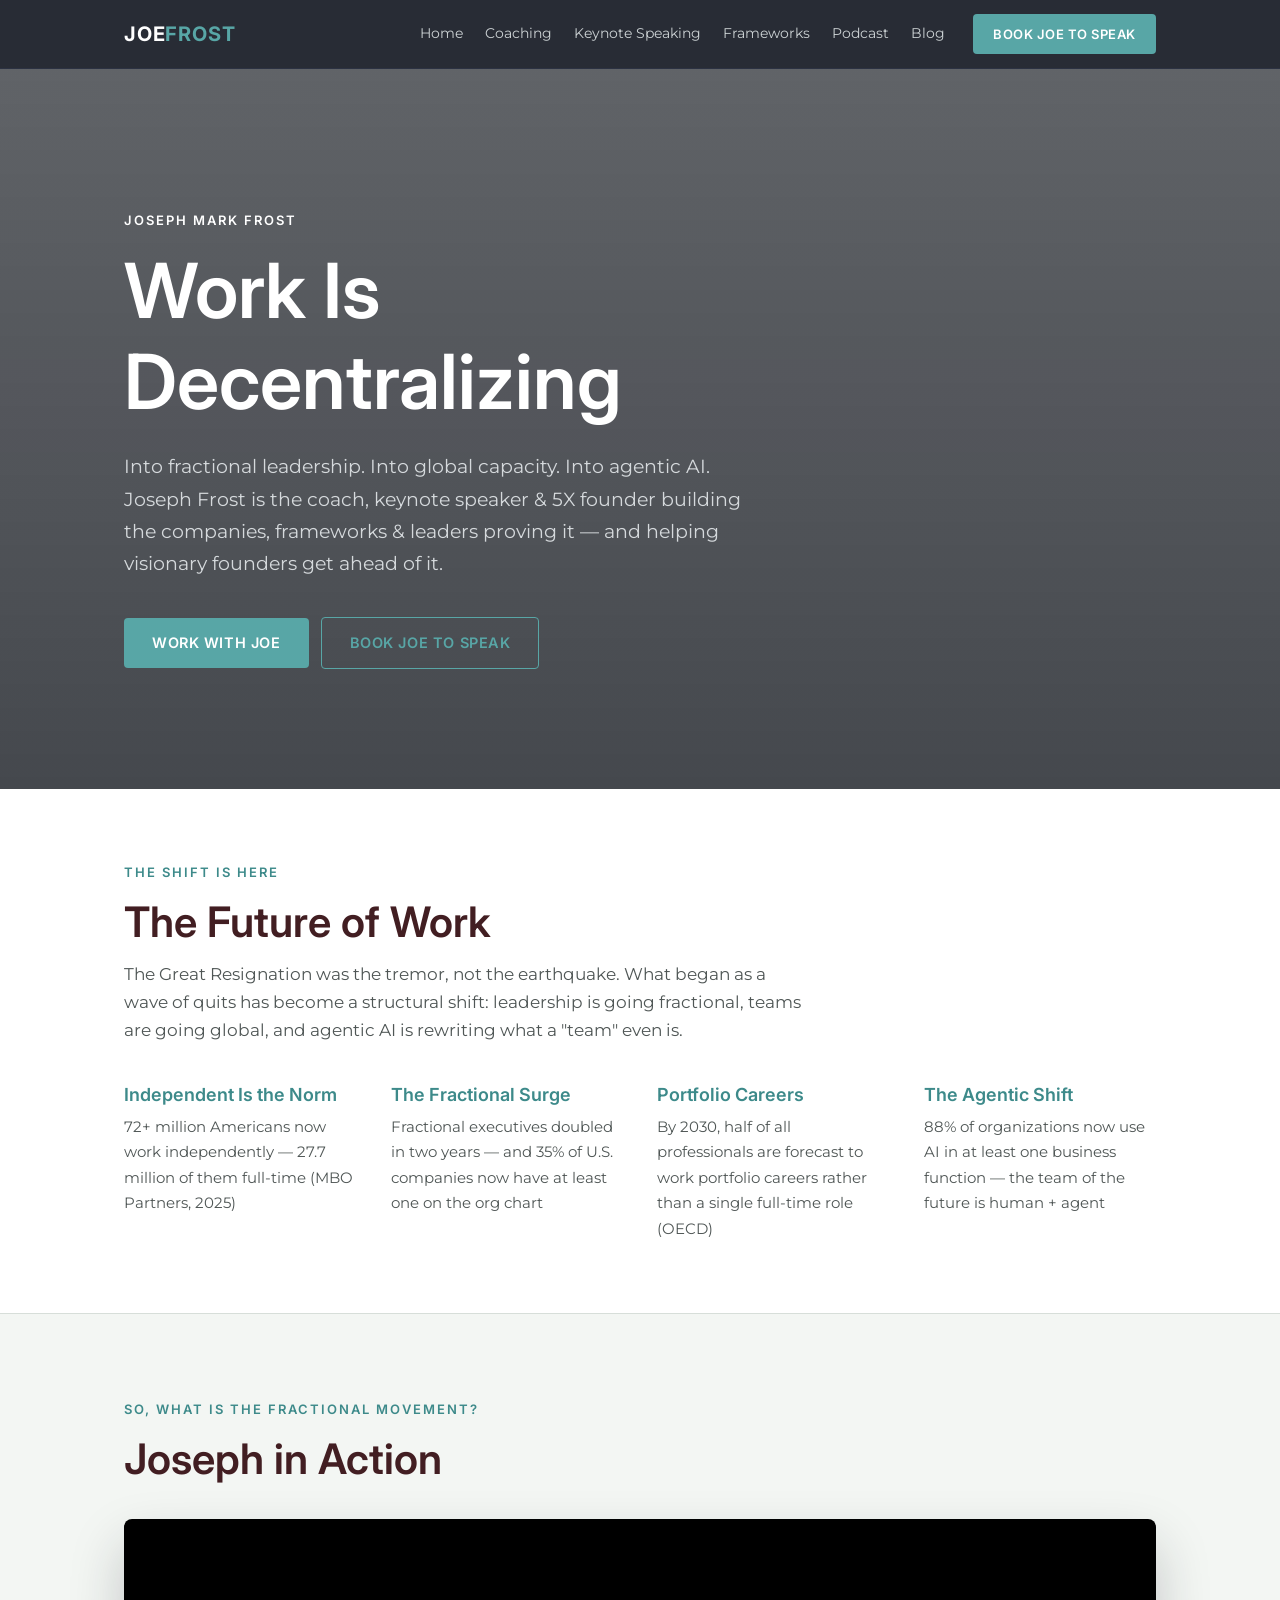
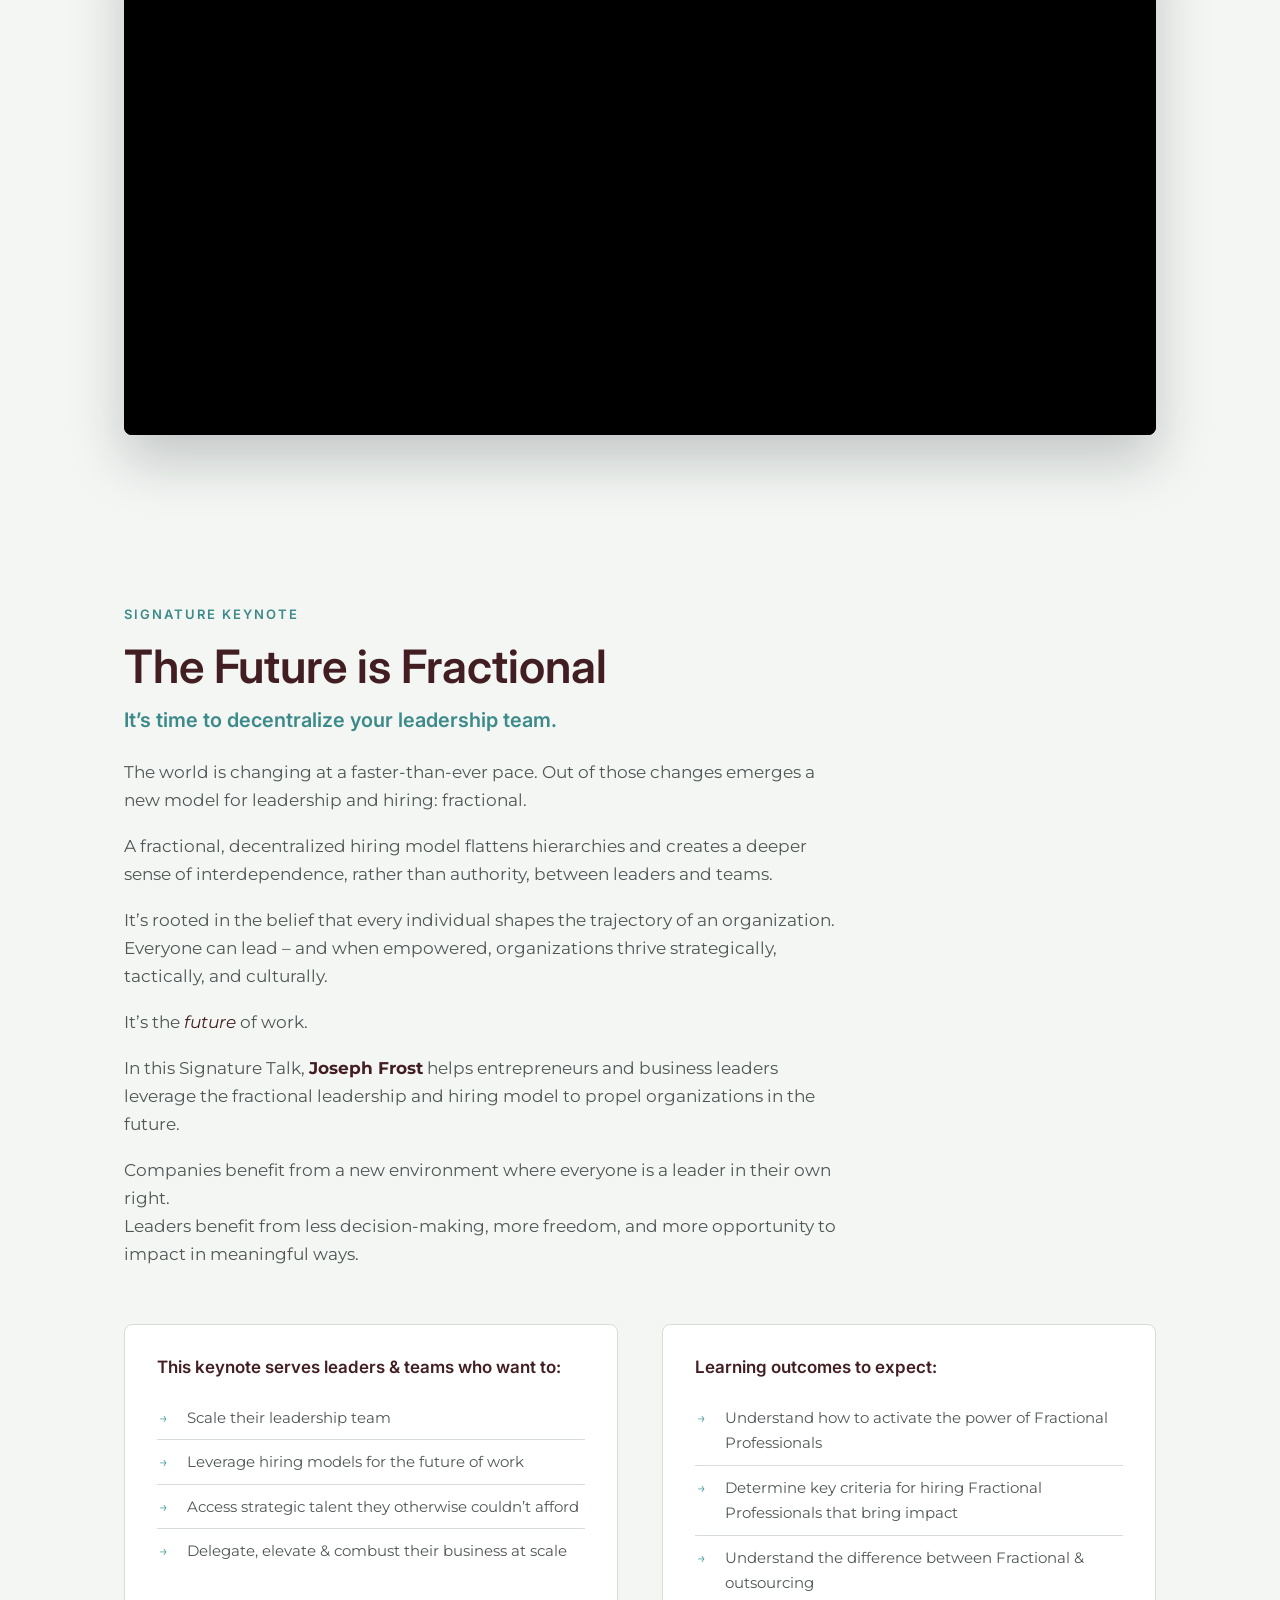
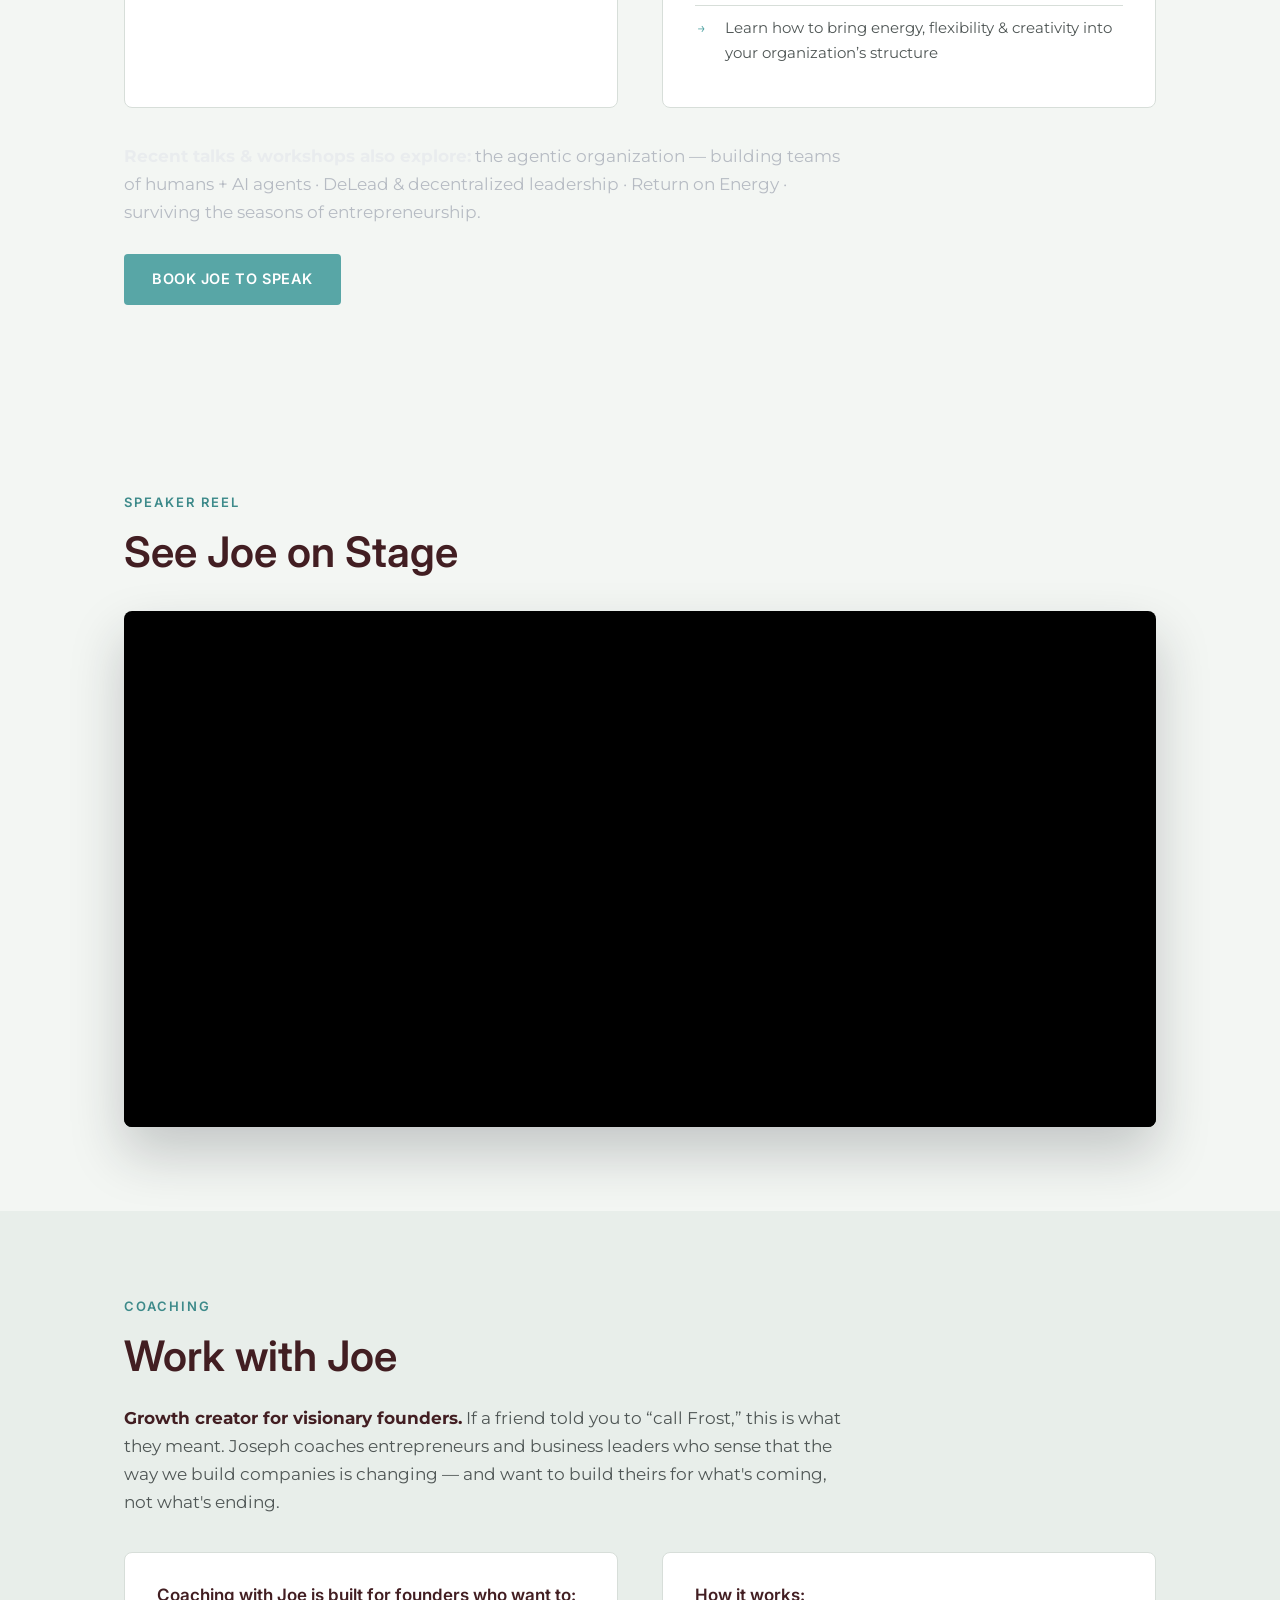
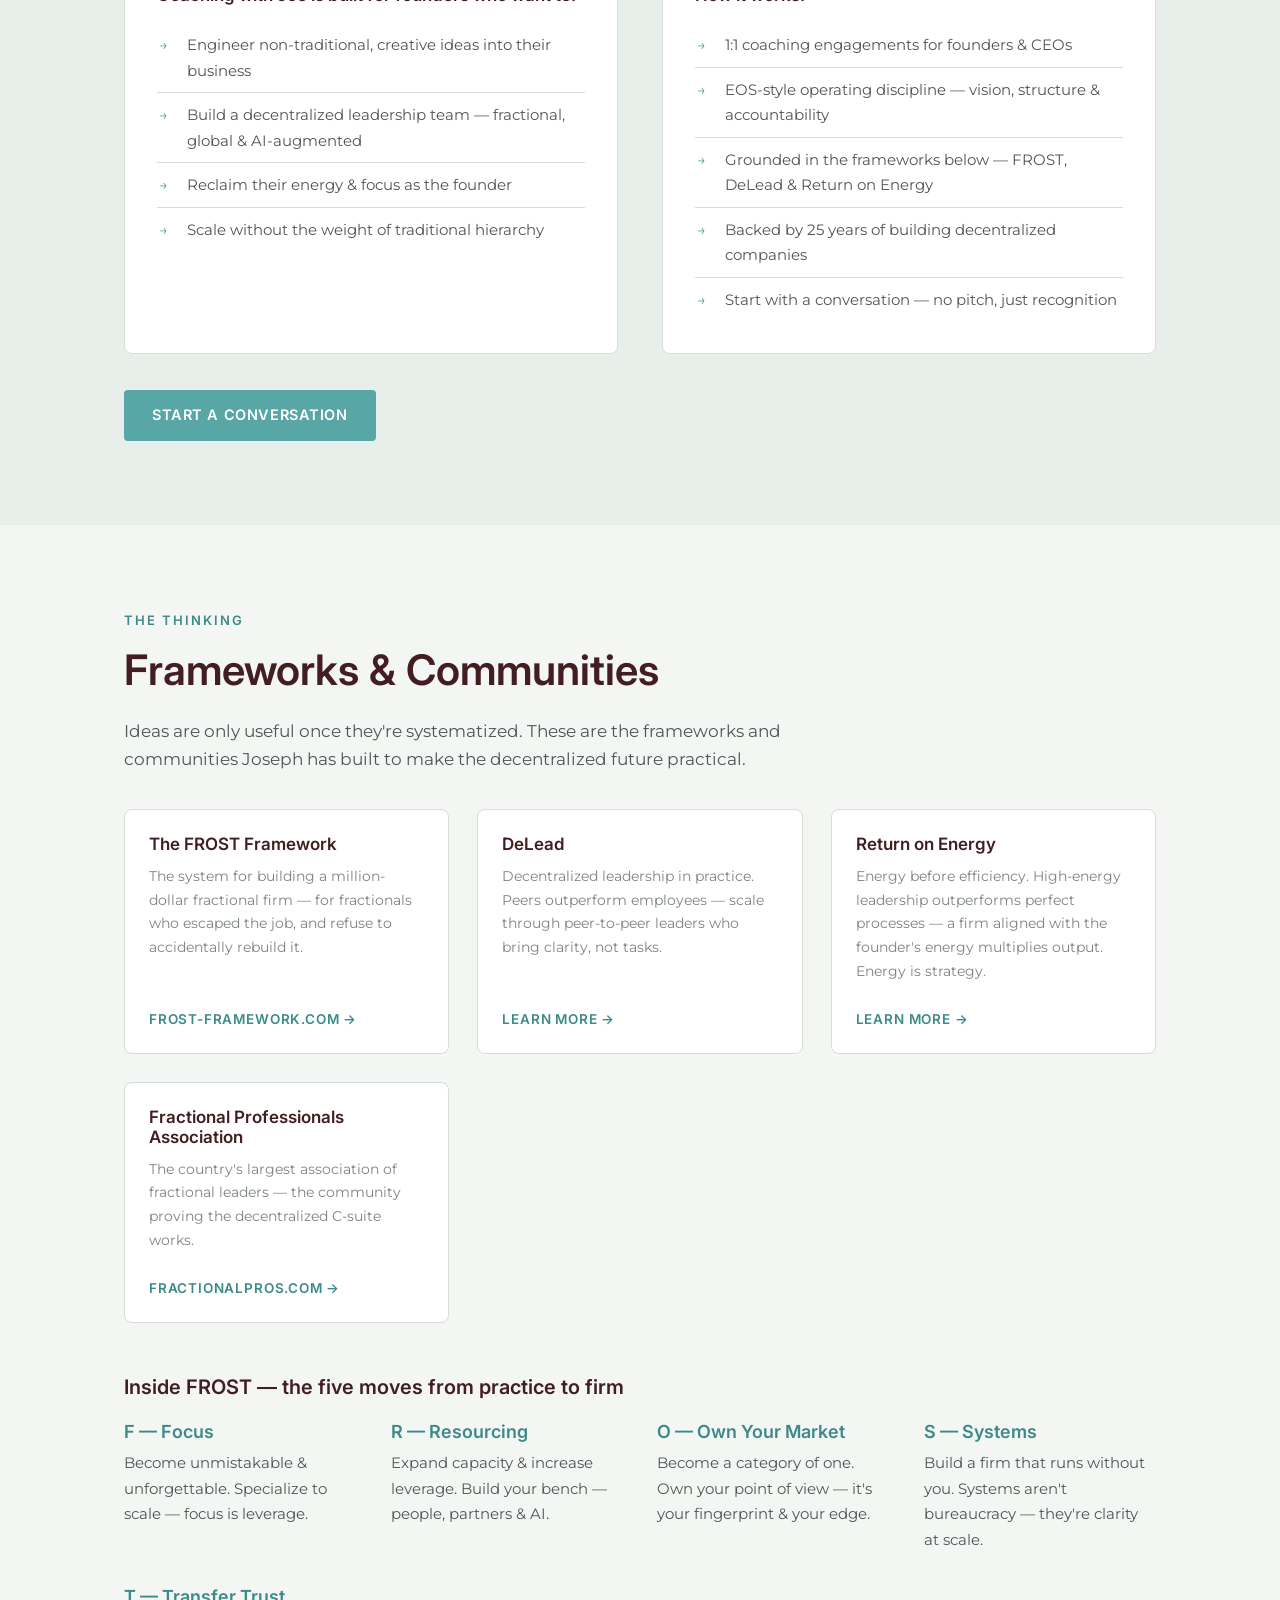
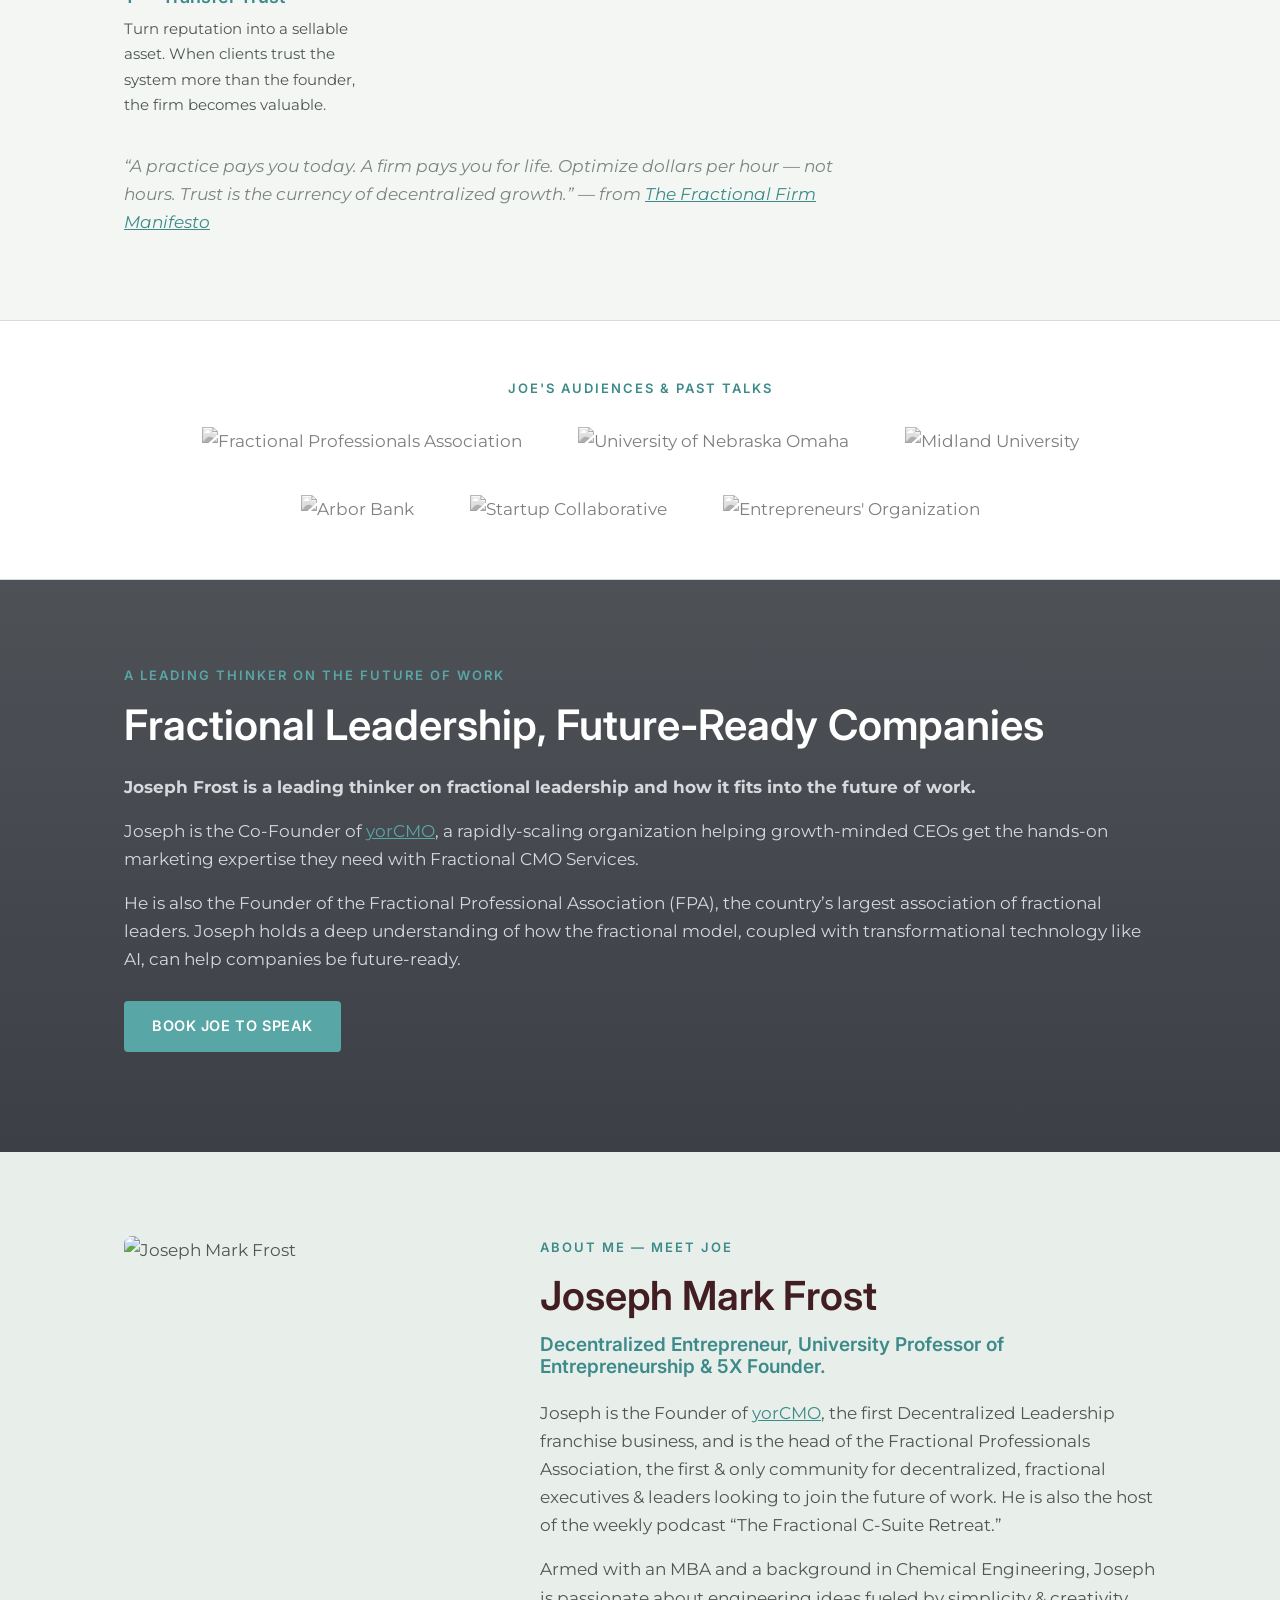
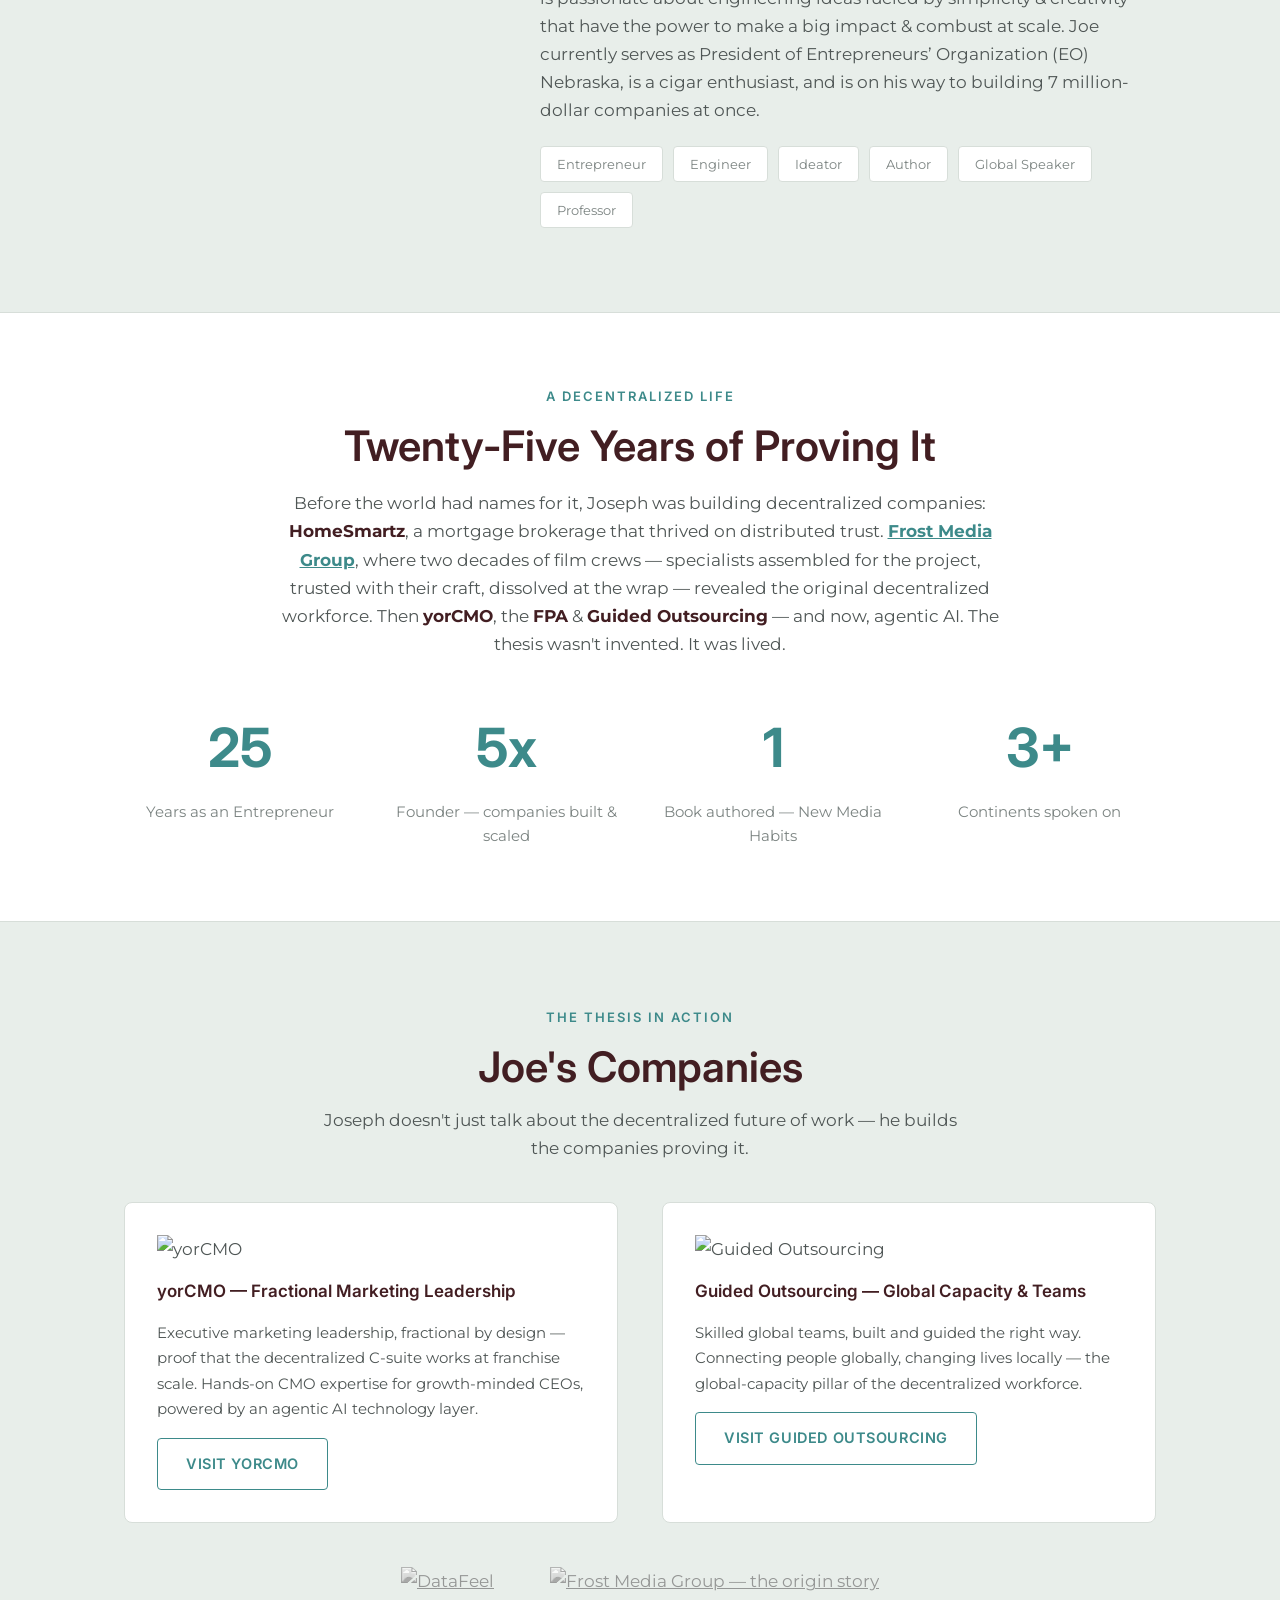
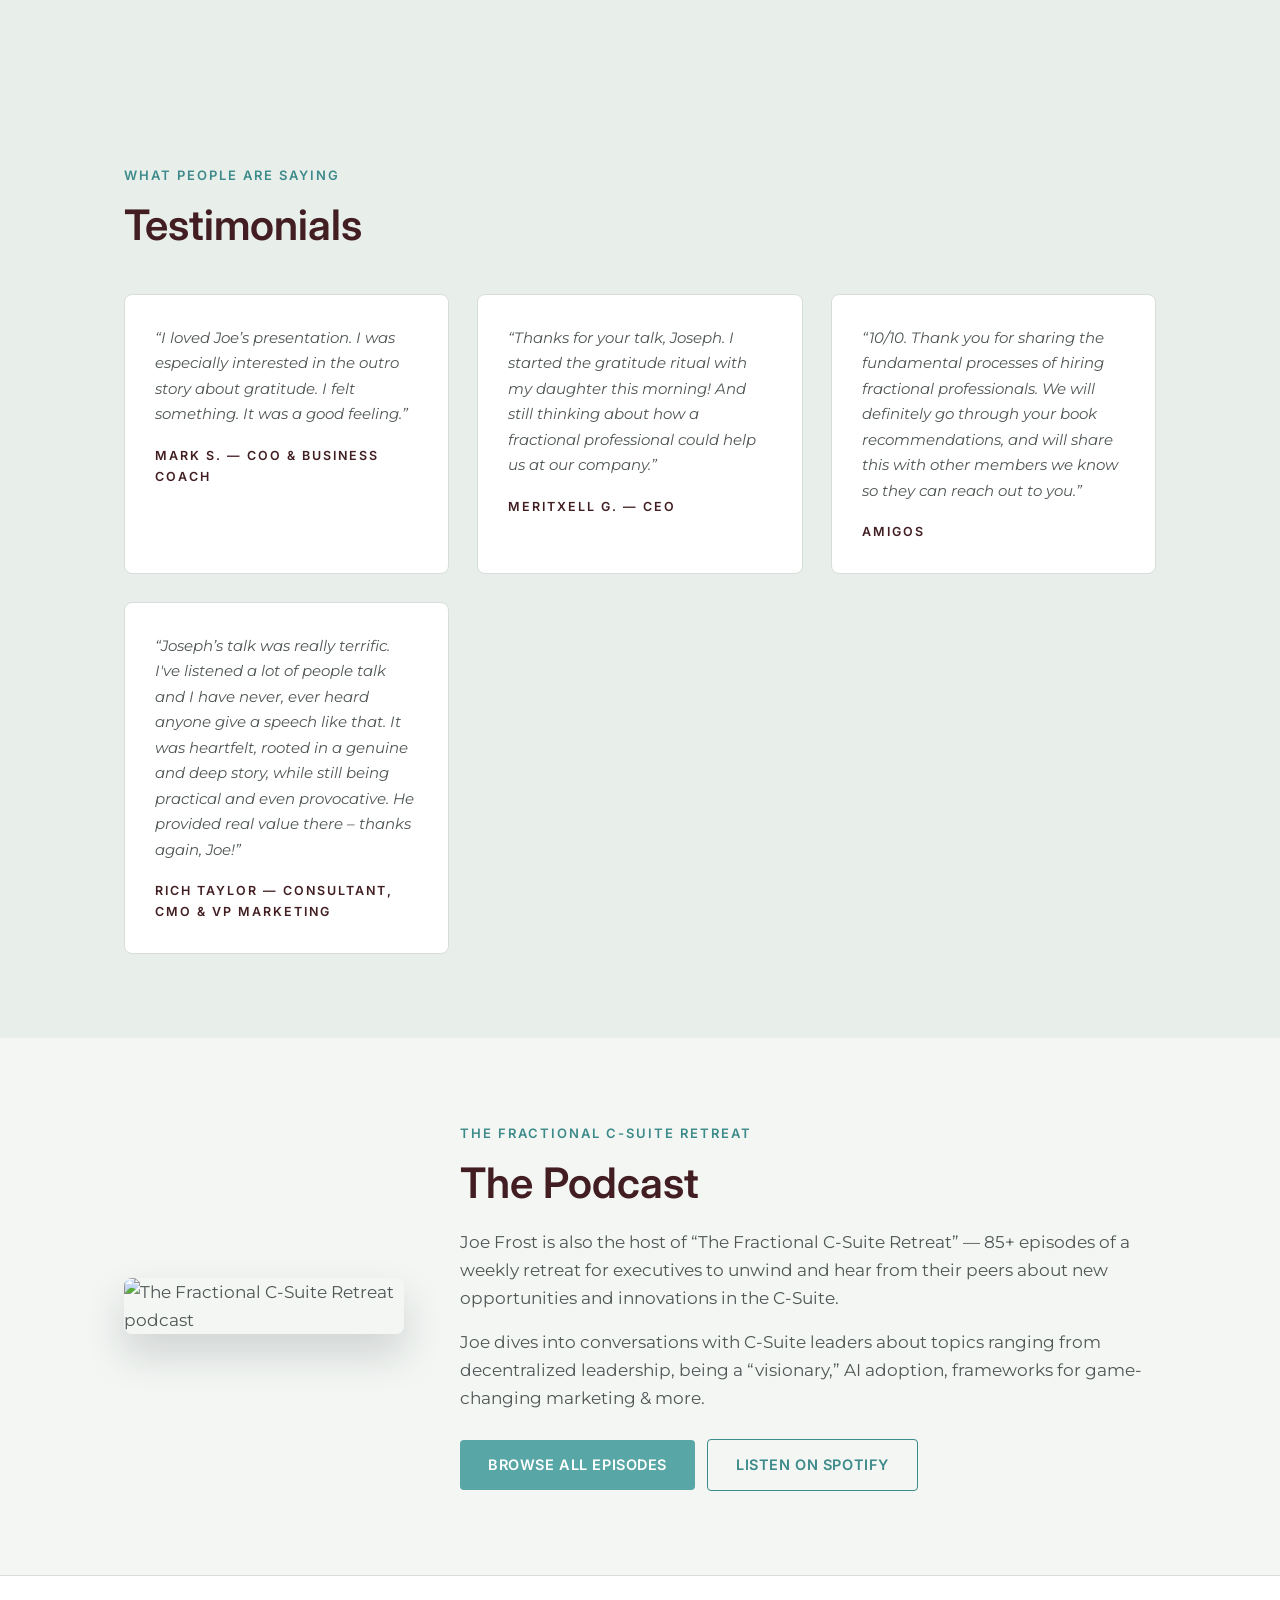
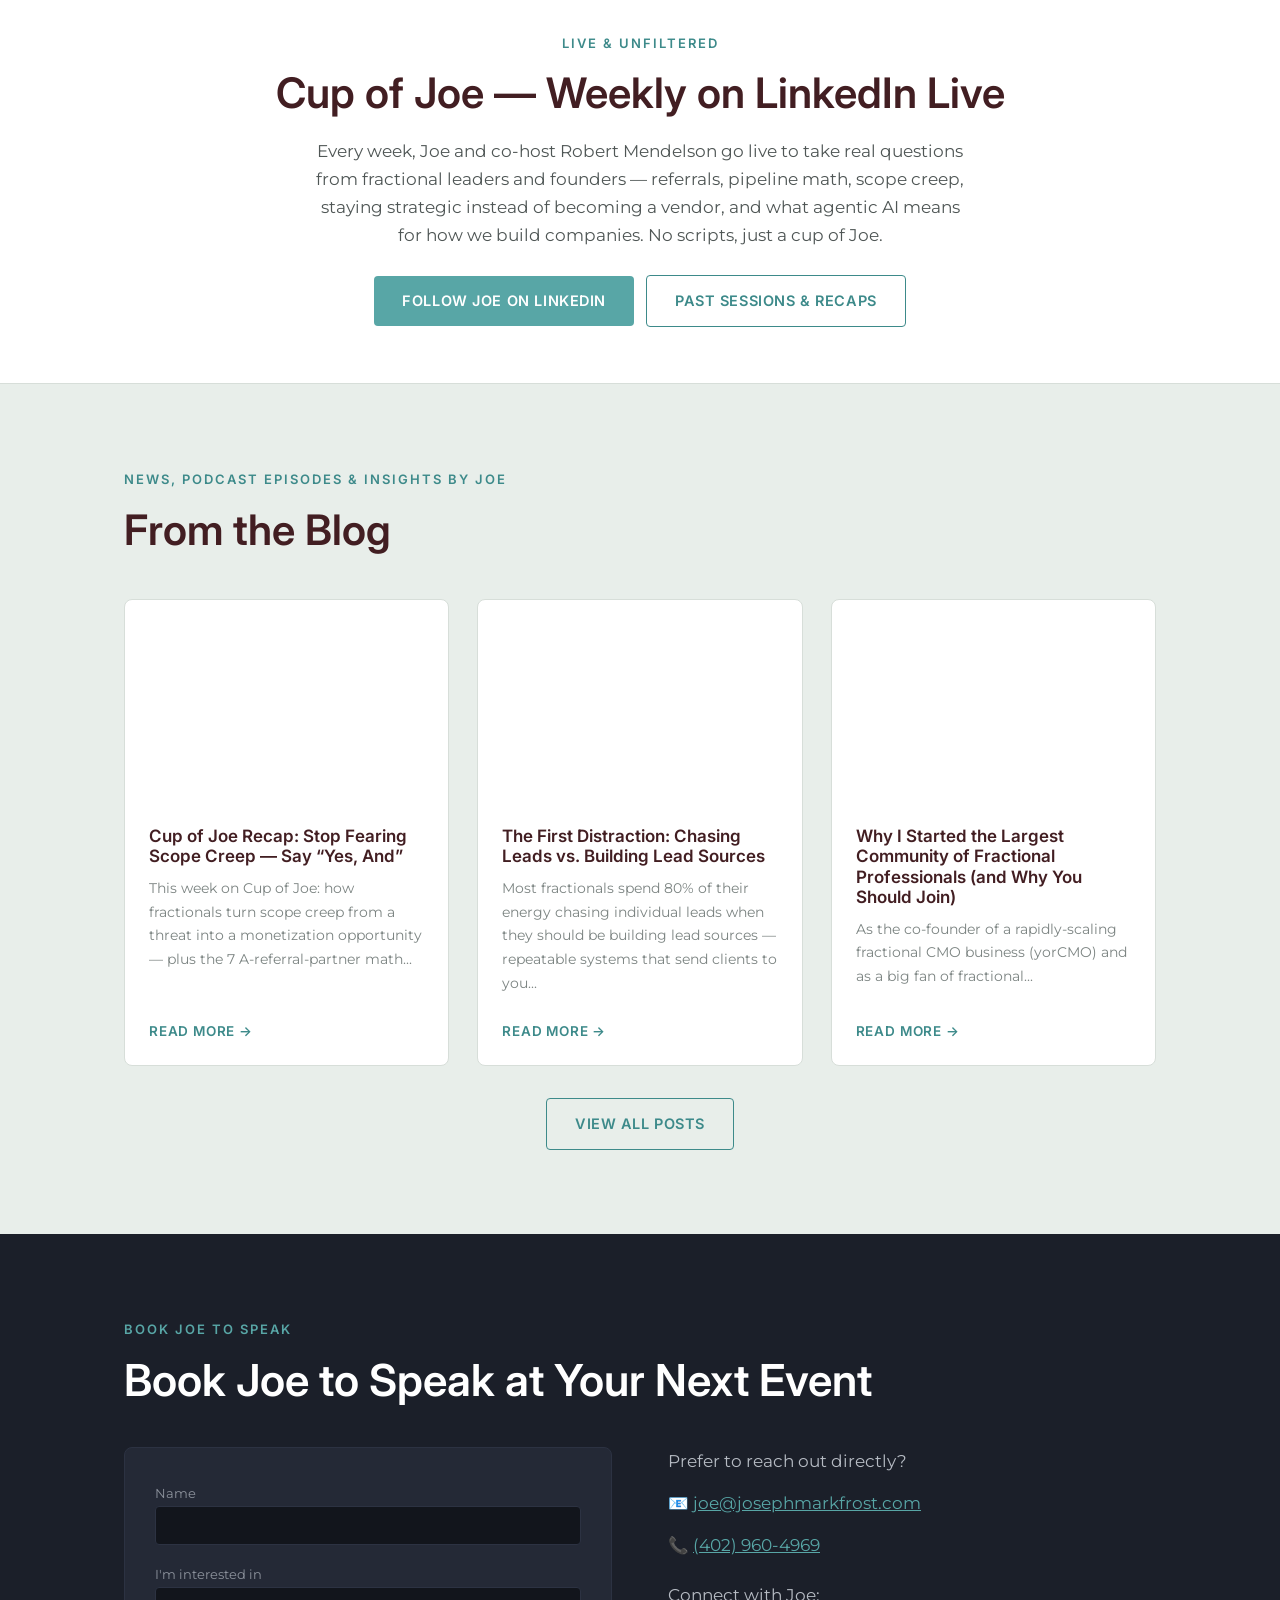
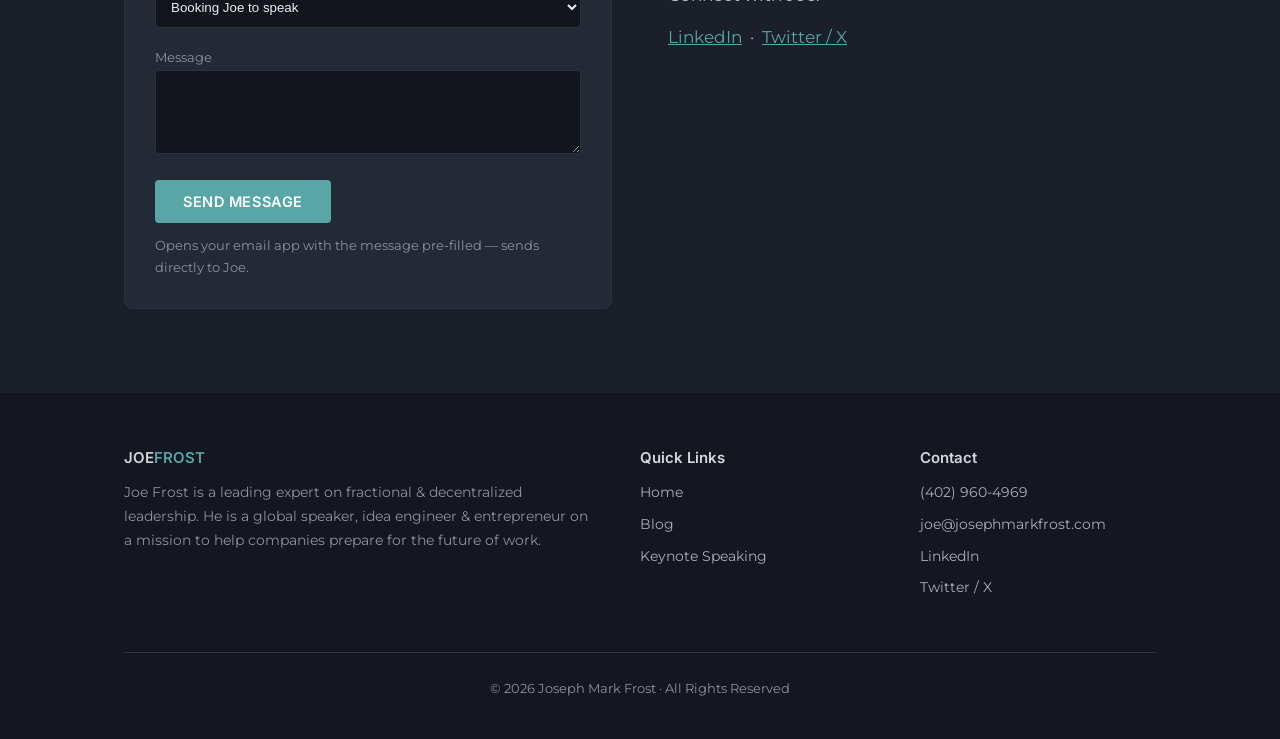
==== commit 774da413: "Frameworks: FROST five-pillar breakdown + manifesto quote; authentic DeLead/RoE copy from ebook" ====
--- a/index.html
+++ b/index.html
@@ -159,17 +159,29 @@
         <div class="more">frost-framework.com →</div>
       </a>
       <a class="post-card" href="#contact-joe">
-        <div class="pad"><h3>DeLead</h3><p>Decentralized leadership in practice — how founders flatten hierarchy and turn everyone into a leader in their own right.</p></div>
+        <div class="pad"><h3>DeLead</h3><p>Decentralized leadership in practice. Peers outperform employees — scale through peer-to-peer leaders who bring clarity, not tasks.</p></div>
         <div class="more">Learn More →</div>
       </a>
       <a class="post-card" href="#contact-joe">
-        <div class="pad"><h3>Return on Energy</h3><p>The metric beyond ROI — measuring work by the energy it creates for the founder, the team &amp; the mission.</p></div>
+        <div class="pad"><h3>Return on Energy</h3><p>Energy before efficiency. High-energy leadership outperforms perfect processes — a firm aligned with the founder's energy multiplies output. Energy is strategy.</p></div>
         <div class="more">Learn More →</div>
       </a>
       <a class="post-card" href="https://fractionalpros.com/">
         <div class="pad"><h3>Fractional Professionals Association</h3><p>The country's largest association of fractional leaders — the community proving the decentralized C-suite works.</p></div>
         <div class="more">fractionalpros.com →</div>
       </a>
+    </div>
+
+    <div style="margin-top:52px">
+      <h3 style="font-size:20px;margin-bottom:22px">Inside FROST — the five moves from practice to firm</h3>
+      <div class="stat-grid" style="margin-top:0">
+        <div class="stat"><h3 style="color:var(--gold-deep)">F — Focus</h3><p>Become unmistakable &amp; unforgettable. Specialize to scale — focus is leverage.</p></div>
+        <div class="stat"><h3 style="color:var(--gold-deep)">R — Resourcing</h3><p>Expand capacity &amp; increase leverage. Build your bench — people, partners &amp; AI.</p></div>
+        <div class="stat"><h3 style="color:var(--gold-deep)">O — Own Your Market</h3><p>Become a category of one. Own your point of view — it's your fingerprint &amp; your edge.</p></div>
+        <div class="stat"><h3 style="color:var(--gold-deep)">S — Systems</h3><p>Build a firm that runs without you. Systems aren't bureaucracy — they're clarity at scale.</p></div>
+        <div class="stat"><h3 style="color:var(--gold-deep)">T — Transfer Trust</h3><p>Turn reputation into a sellable asset. When clients trust the system more than the founder, the firm becomes valuable.</p></div>
+      </div>
+      <p style="margin-top:34px;font-style:italic;color:var(--text-dim);max-width:720px">“A practice pays you today. A firm pays you for life. Optimize dollars per hour — not hours. Trust is the currency of decentralized growth.” — from <a href="https://frost-framework.com">The Fractional Firm Manifesto</a></p>
     </div>
   </div>
 </section>
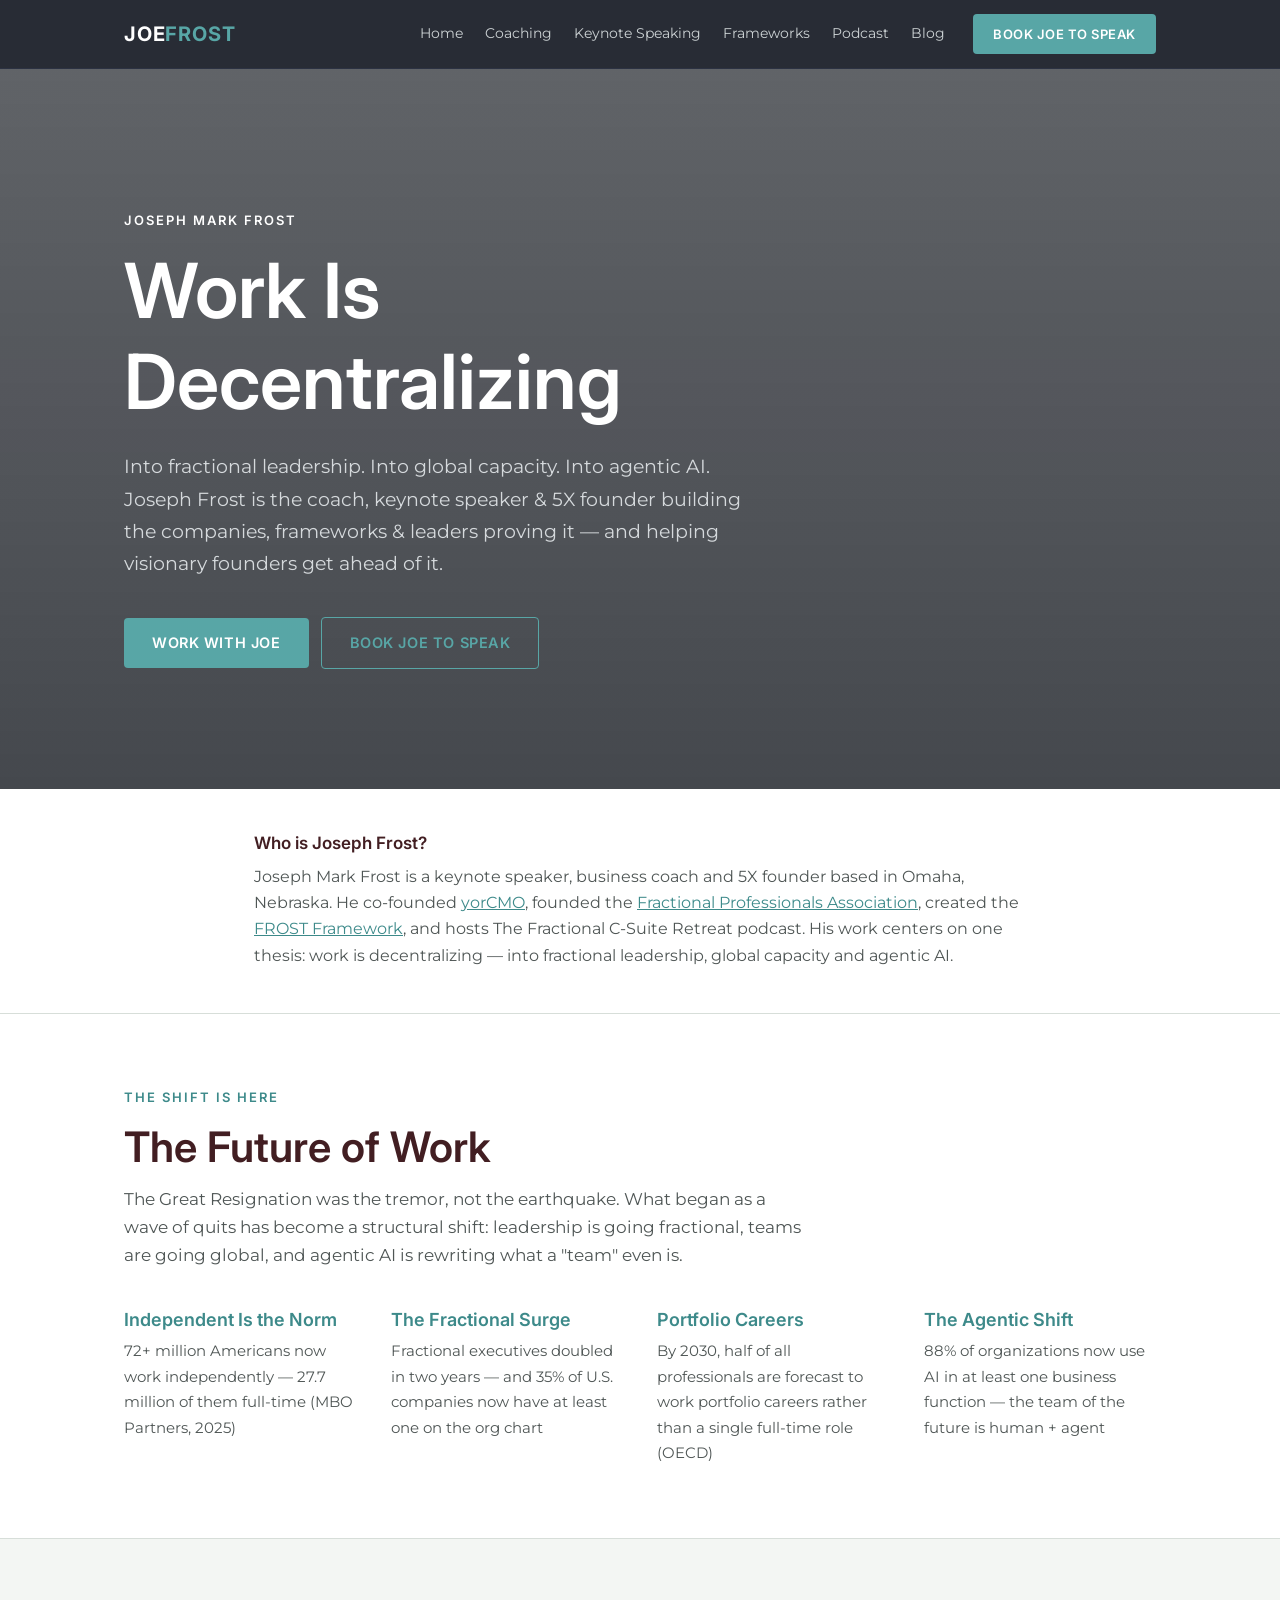
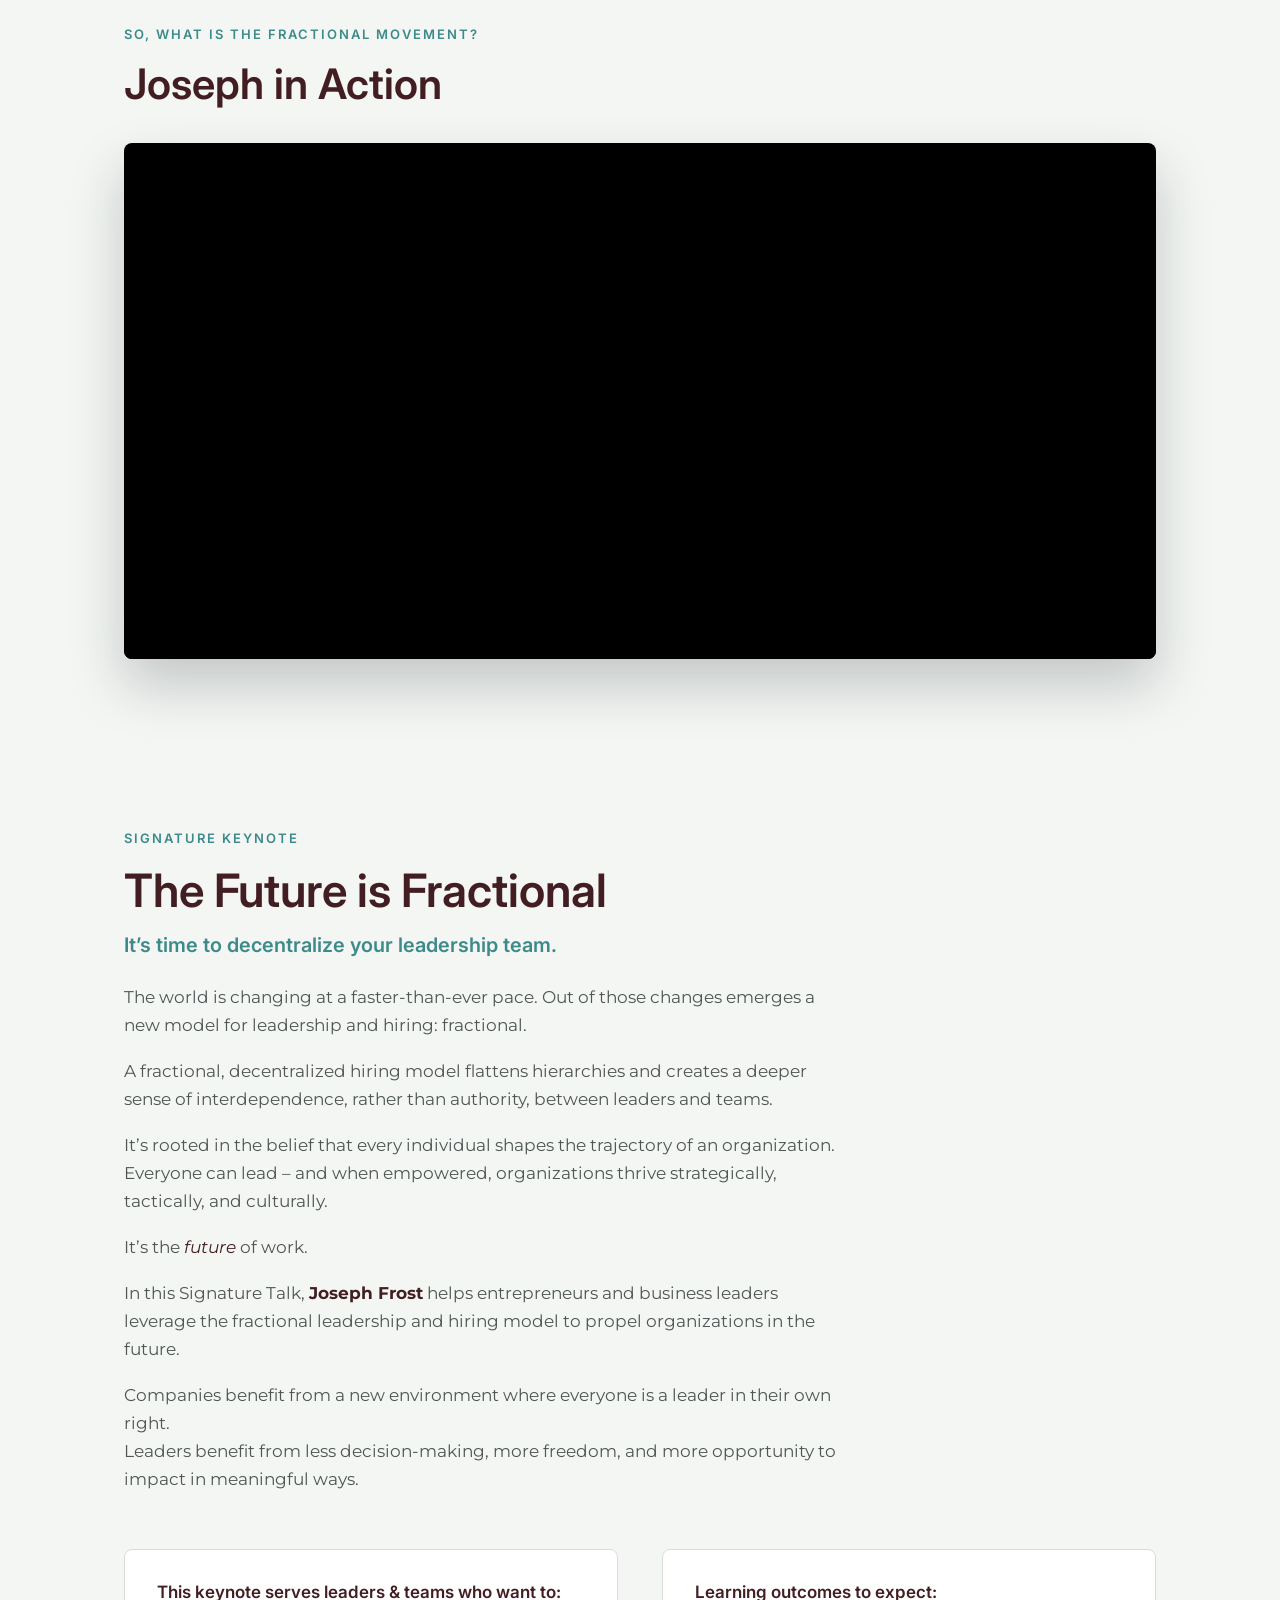
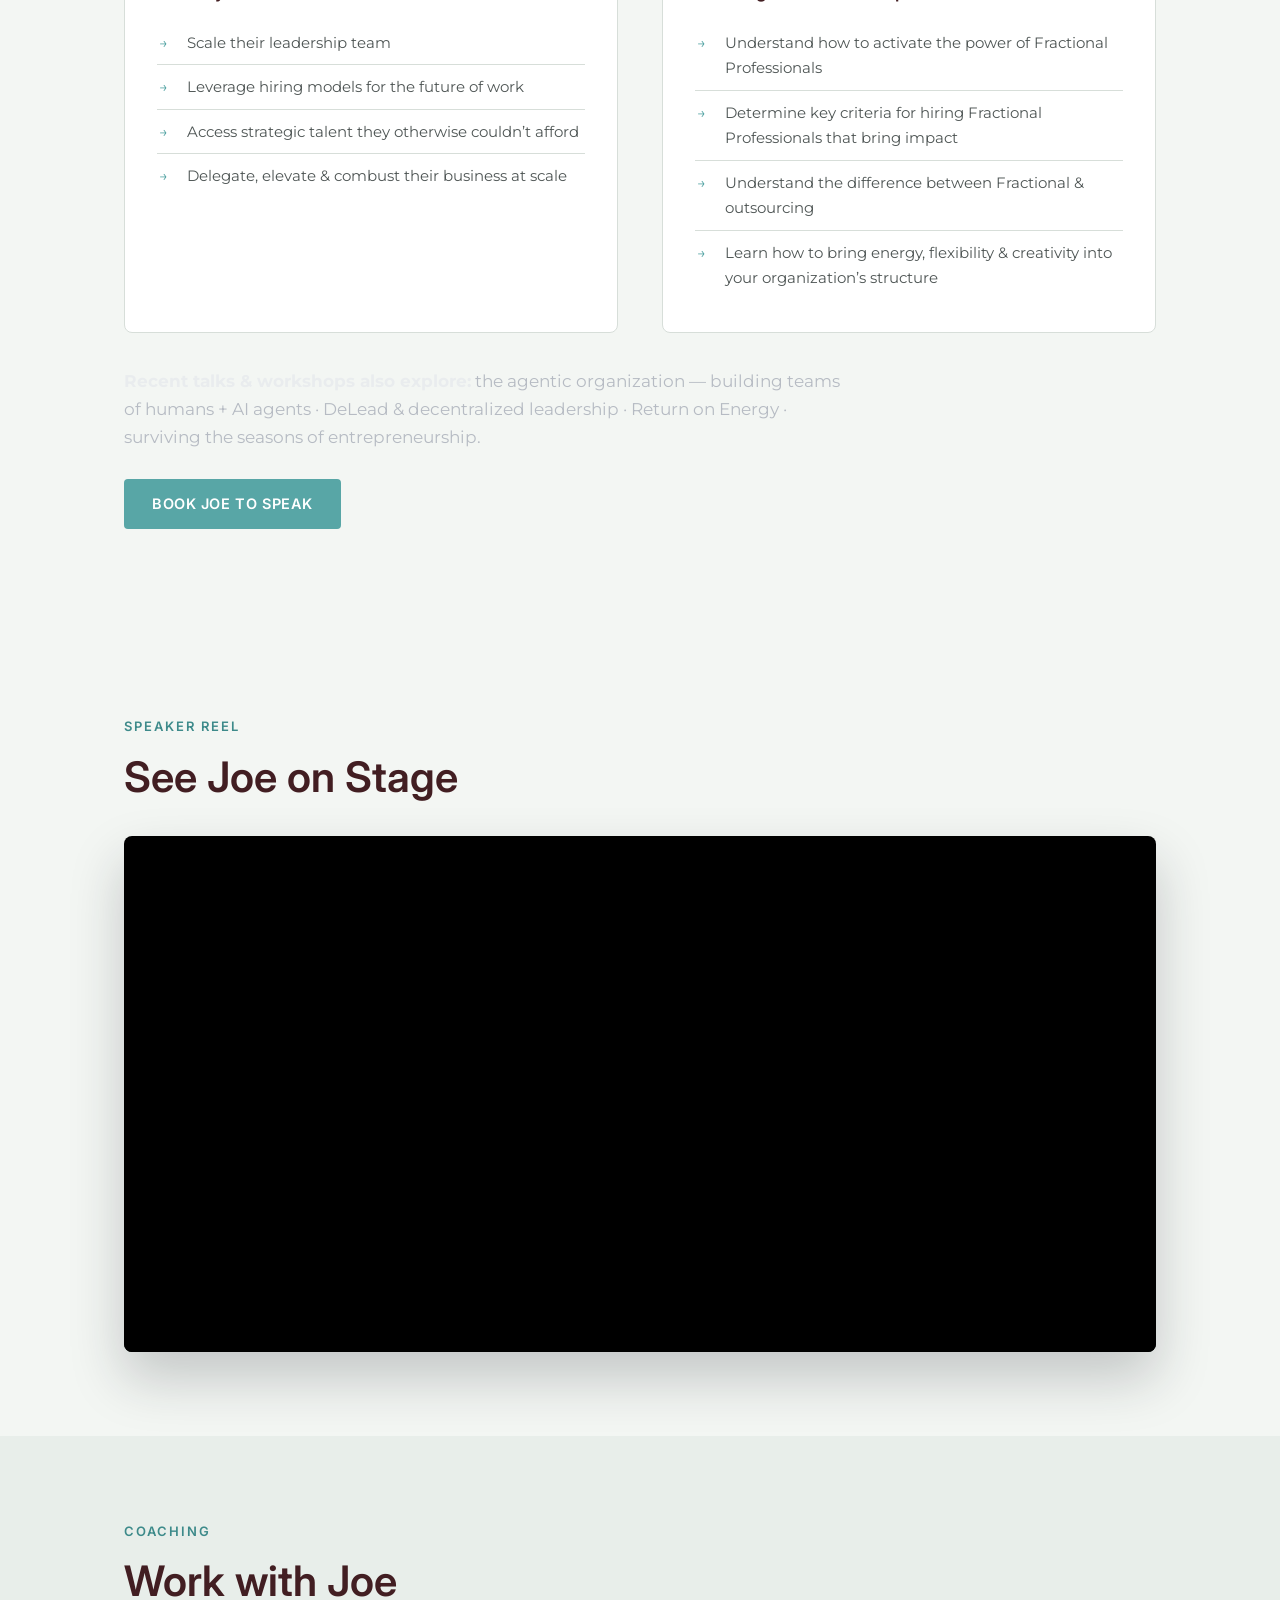
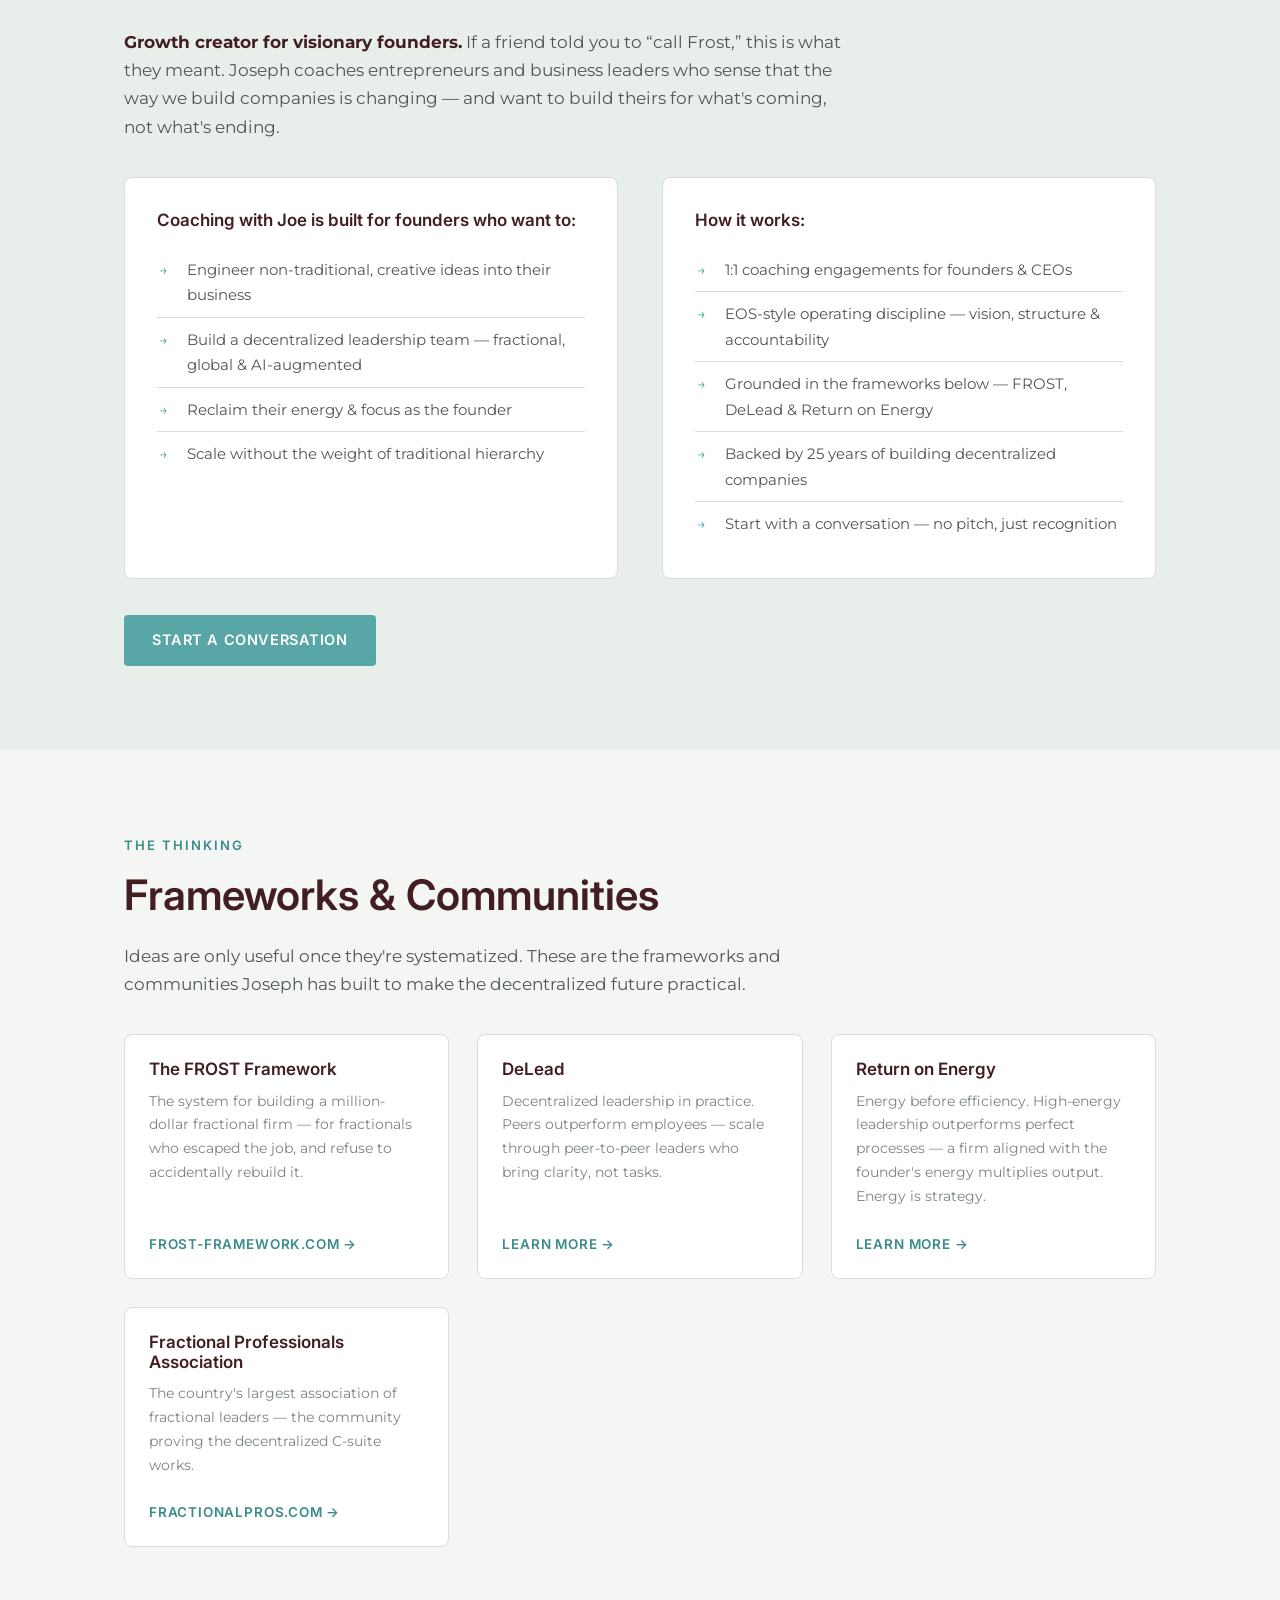
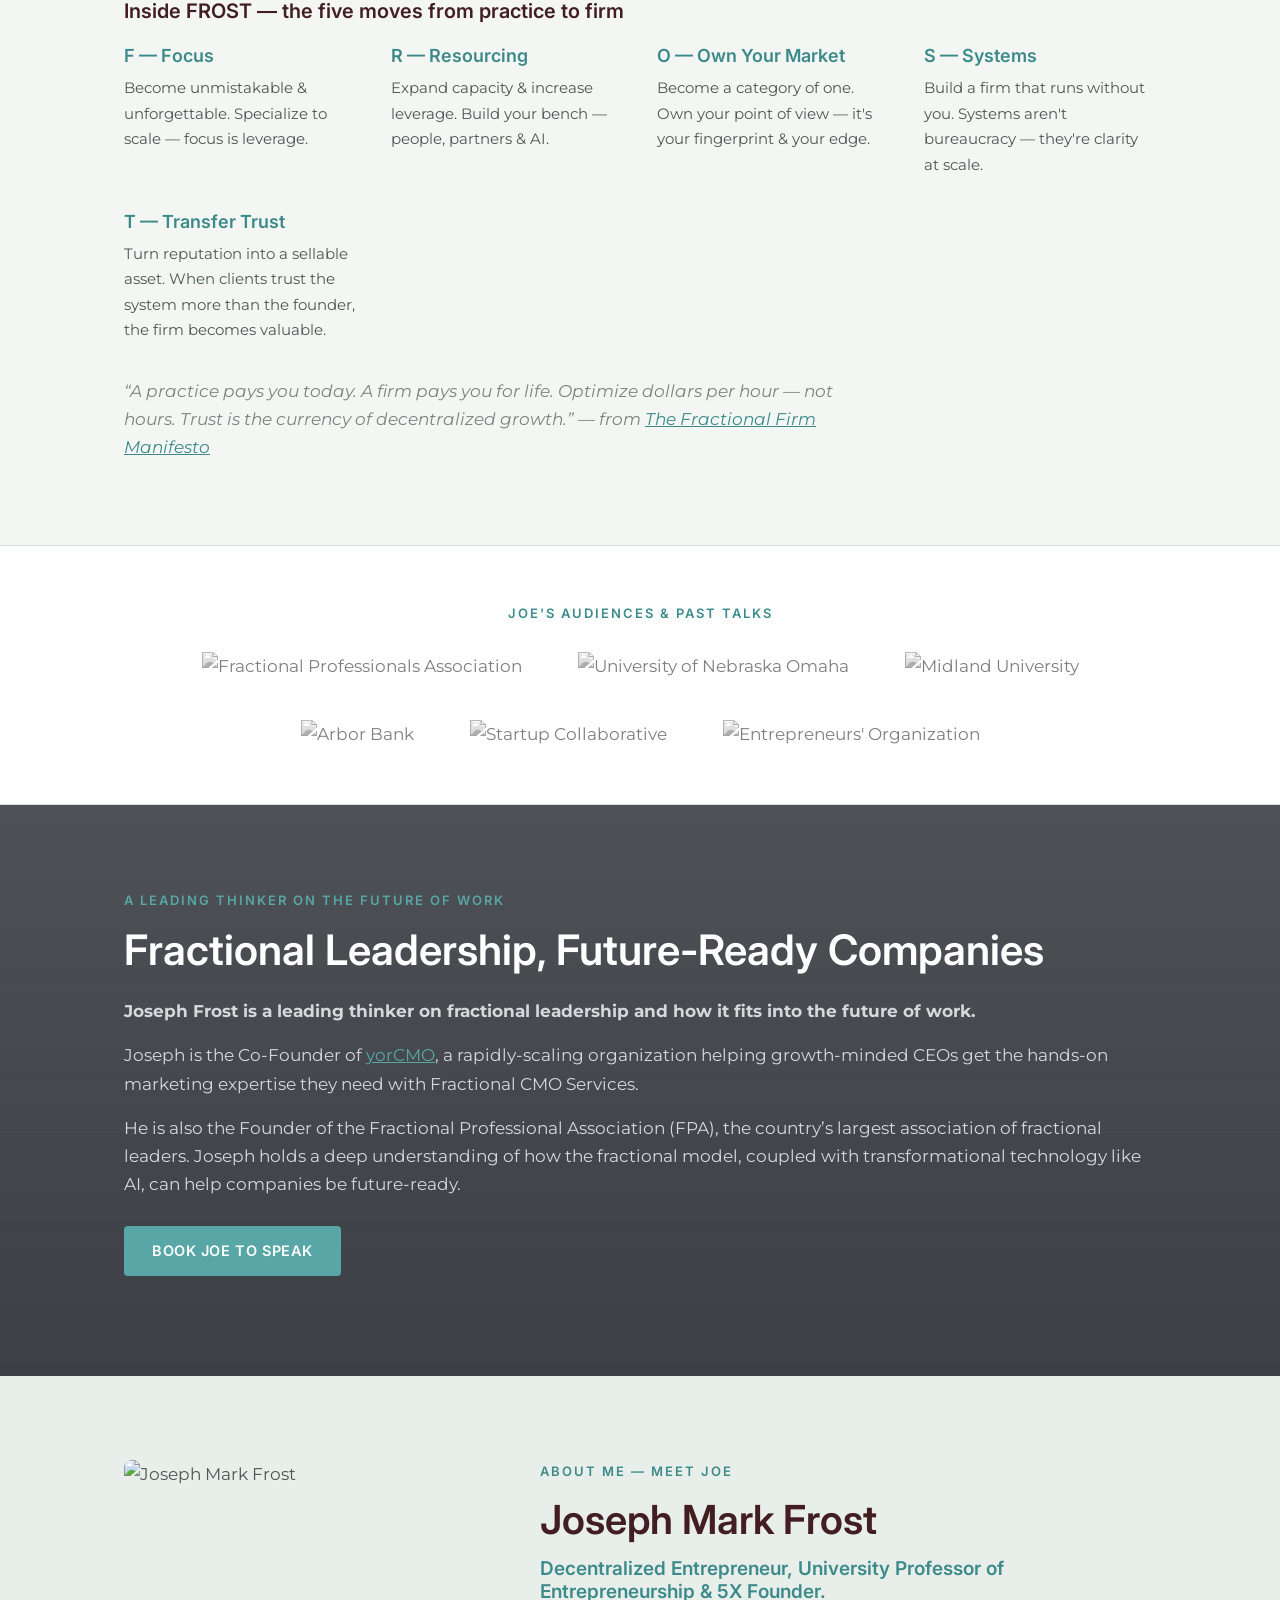
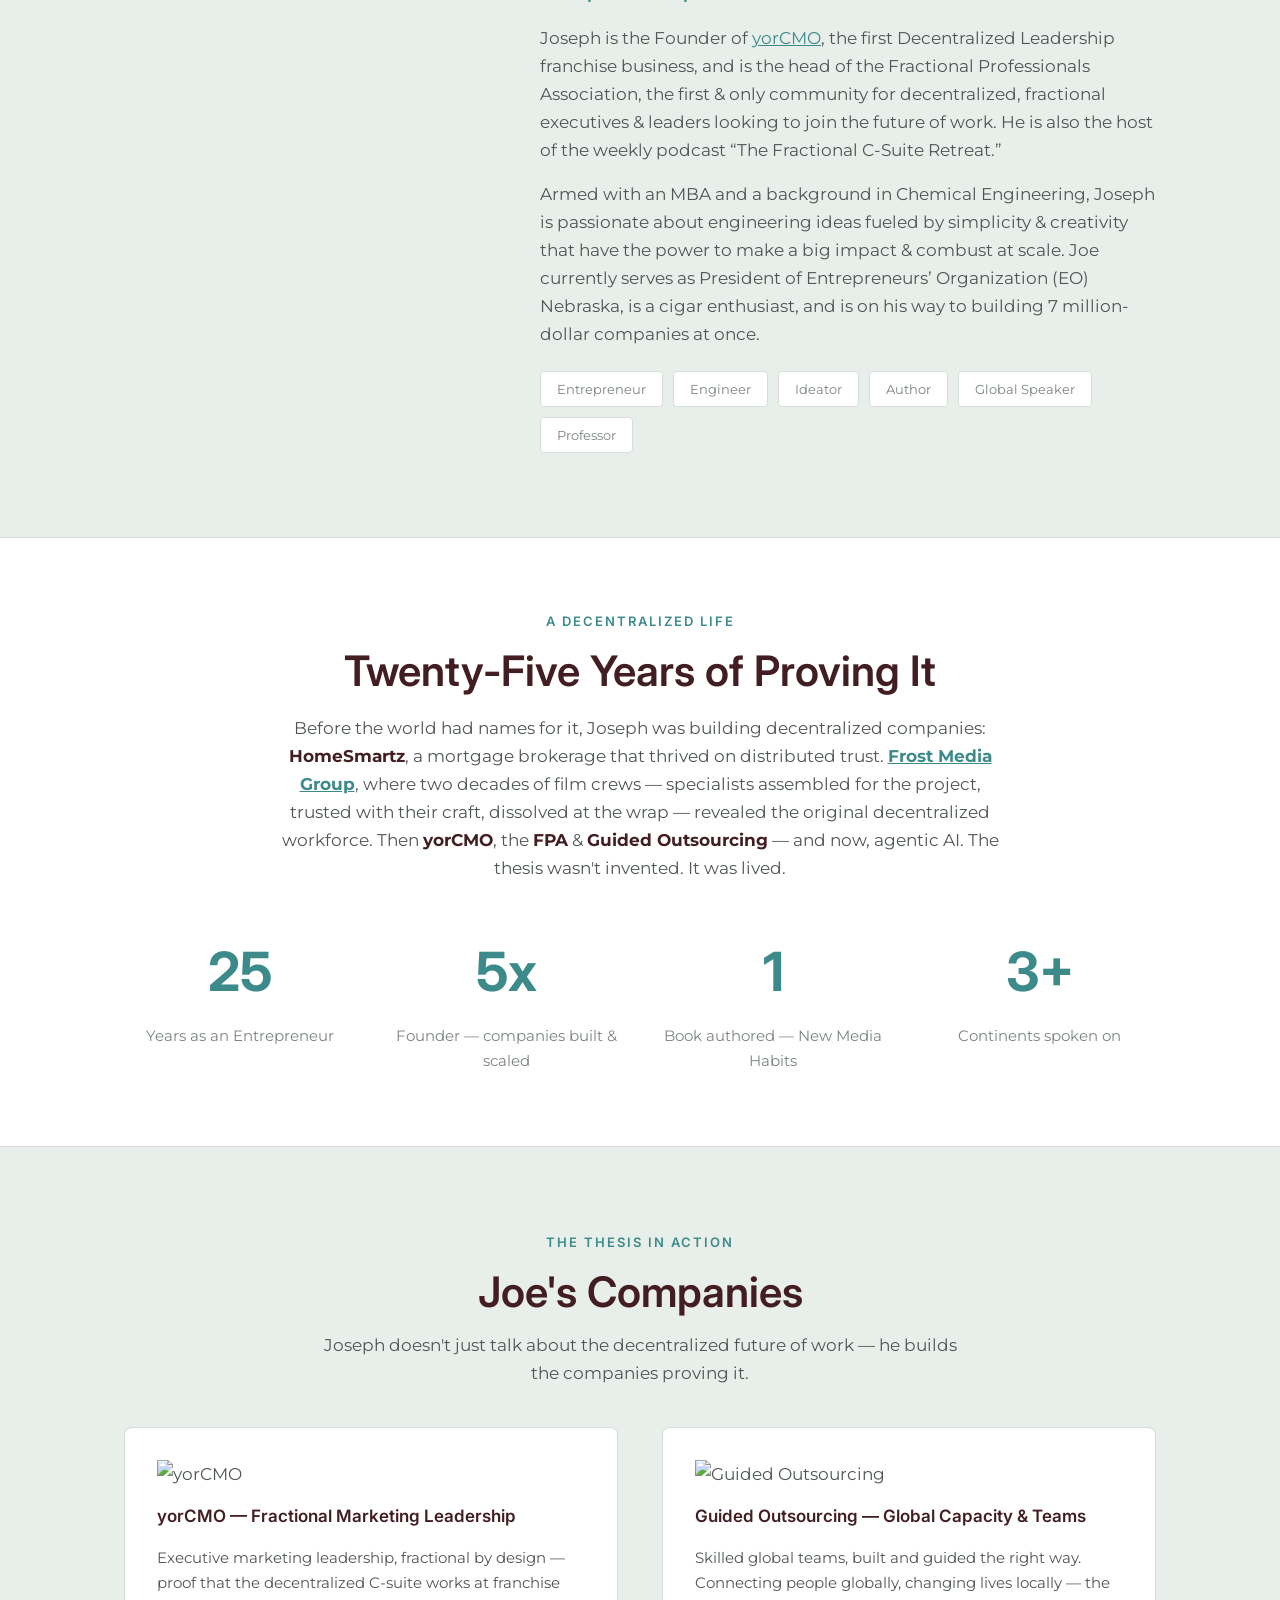
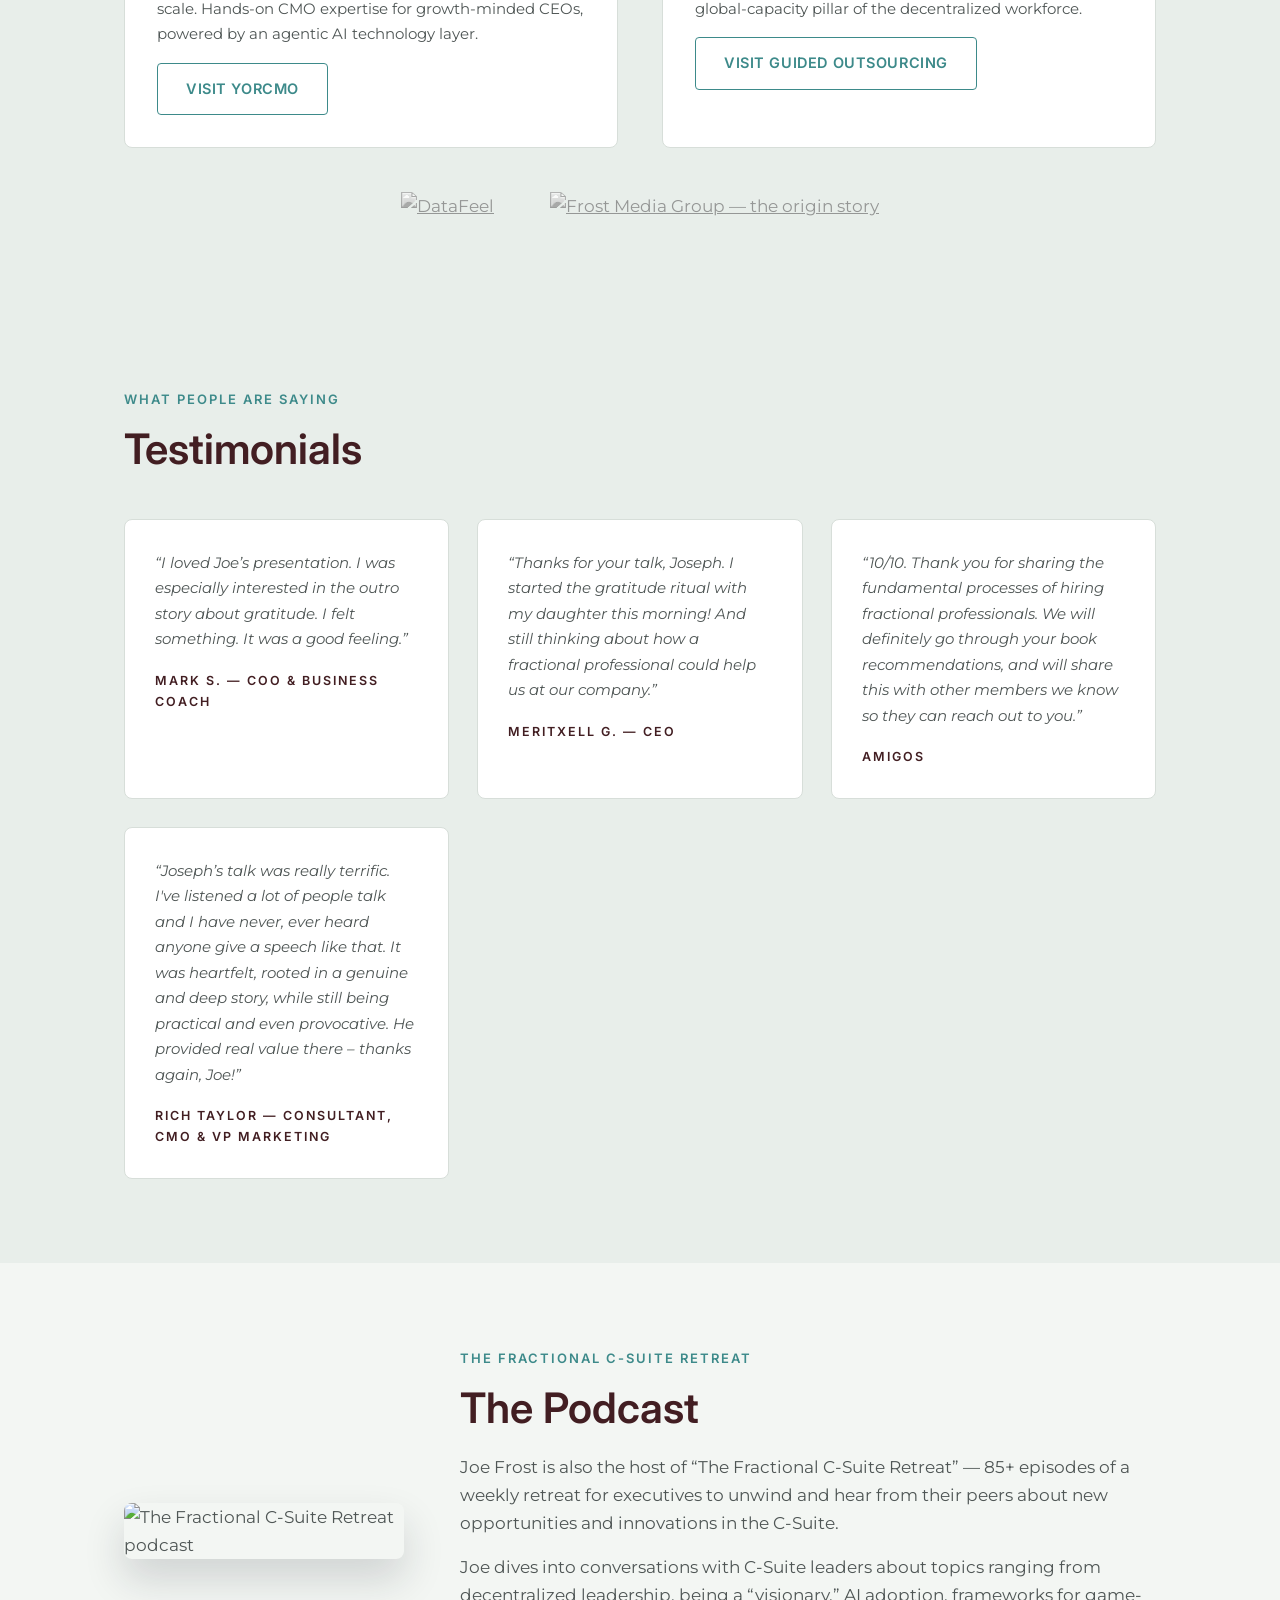
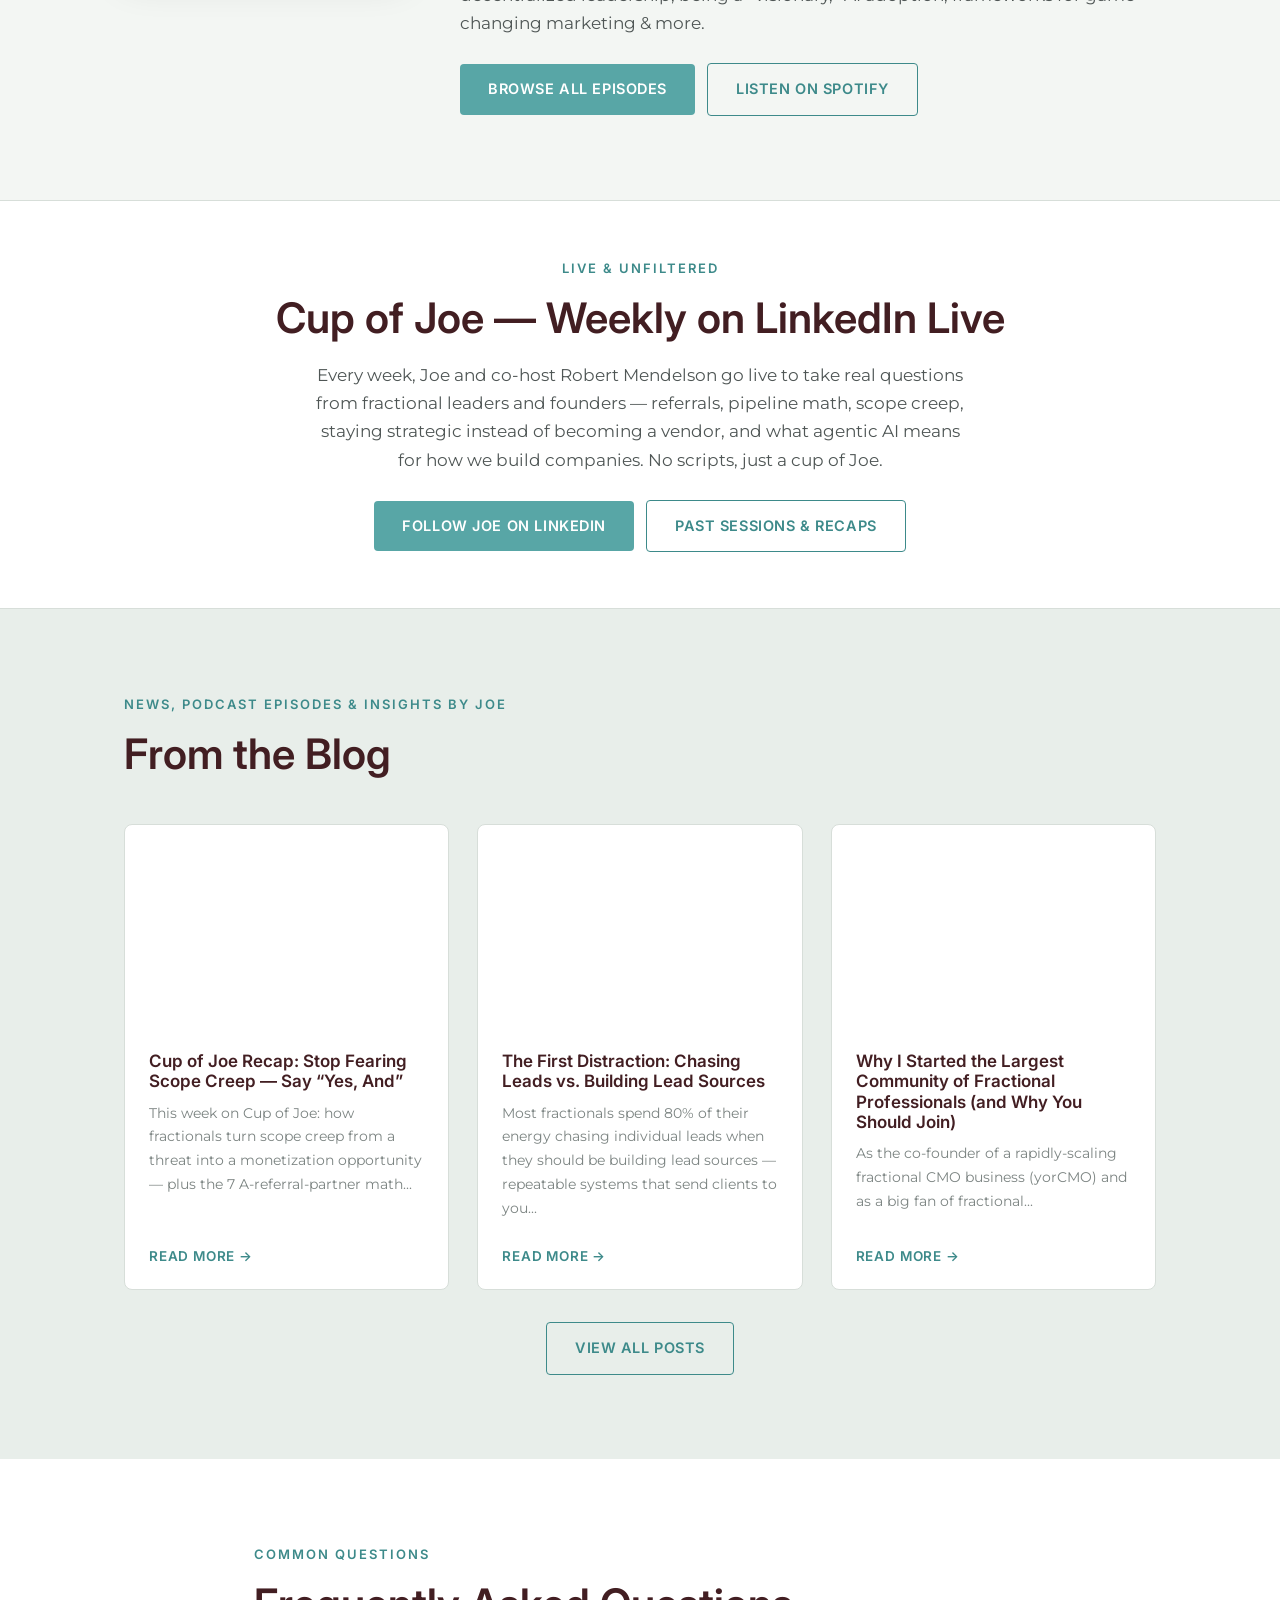
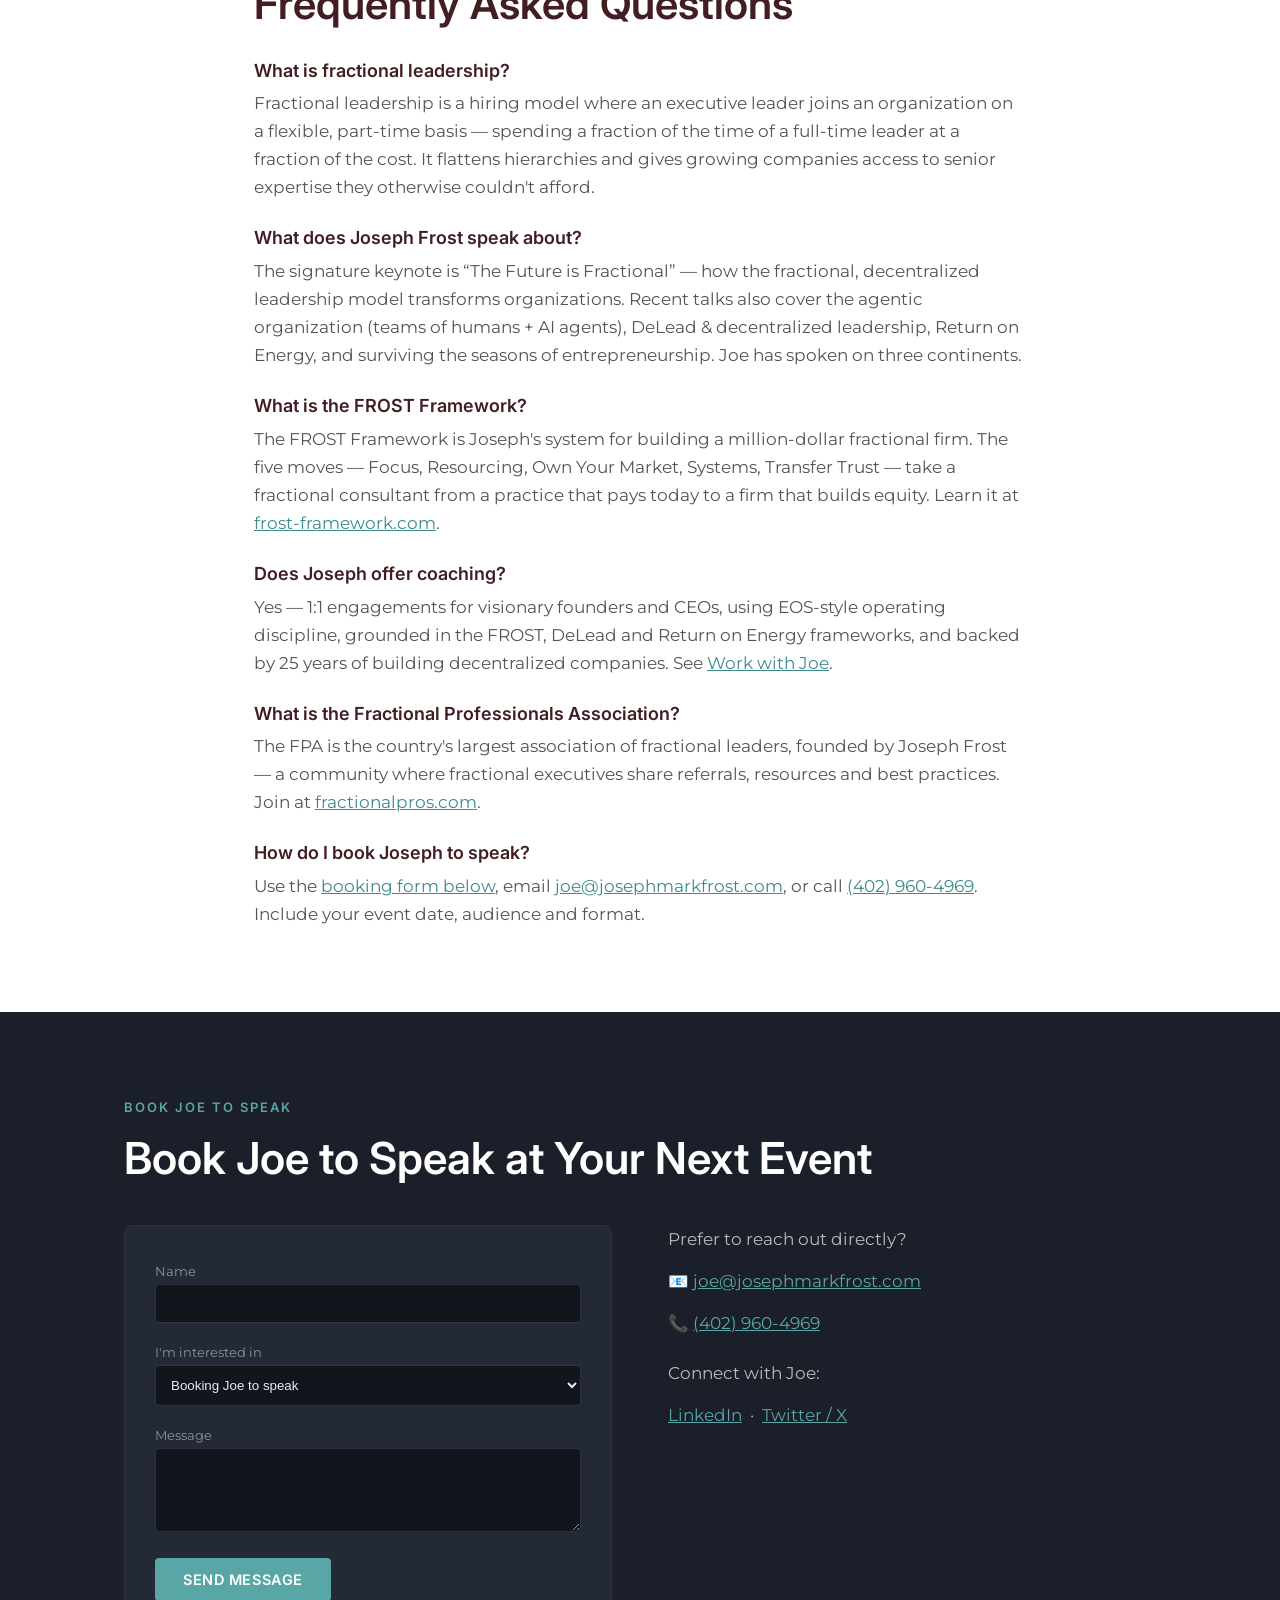
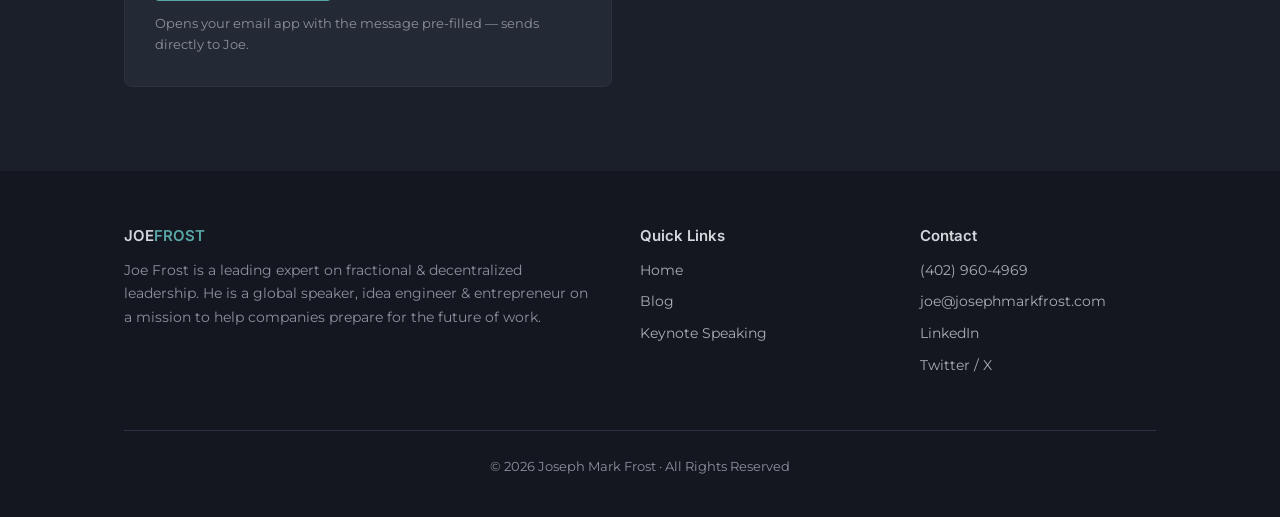
==== commit 923559f3: "AEO: JSON-LD (Person/WebSite/FAQPage/PodcastSeries/BlogPosting), FAQ section, direct-answer block, O" ====
--- a/index.html
+++ b/index.html
@@ -9,6 +9,62 @@
 <link rel="preconnect" href="https://fonts.gstatic.com" crossorigin>
 <link href="https://fonts.googleapis.com/css2?family=Inter:wght@500;600;700&family=Montserrat:wght@400;500;600&display=swap" rel="stylesheet">
 <link rel="stylesheet" href="styles.css">
+<link rel="canonical" href="https://josephmarkfrost.com/">
+<meta property="og:type" content="website">
+<meta property="og:url" content="https://josephmarkfrost.com/">
+<meta property="og:site_name" content="Joseph Mark Frost">
+<meta property="og:title" content="Joseph Mark Frost — Work Is Decentralizing">
+<meta property="og:description" content="Coach, keynote speaker & 5X founder proving that work is decentralizing — into fractional leadership, global capacity & agentic AI.">
+<meta property="og:image" content="https://josephmarkfrost.com/wp-content/uploads/2022/04/JF_Main-Logo-scaled.jpg">
+<meta name="twitter:card" content="summary_large_image">
+<meta name="twitter:image" content="https://josephmarkfrost.com/wp-content/uploads/2022/04/JF_Main-Logo-scaled.jpg">
+<script type="application/ld+json">
+{
+  "@context": "https://schema.org",
+  "@graph": [
+    {
+      "@type": "Person",
+      "@id": "https://josephmarkfrost.com/#joseph",
+      "name": "Joseph Mark Frost",
+      "alternateName": "Joe Frost",
+      "url": "https://josephmarkfrost.com/",
+      "image": "https://josephmarkfrost.com/wp-content/uploads/2022/03/JoeFrostLKphoto-600x600.jpeg.jpg",
+      "jobTitle": "Keynote Speaker, Business Coach & Entrepreneur",
+      "description": "Joseph Mark Frost is a keynote speaker, business coach, university professor of entrepreneurship and 5X founder. He co-founded yorCMO, founded the Fractional Professionals Association, created the FROST Framework, and hosts The Fractional C-Suite Retreat podcast and the weekly Cup of Joe LinkedIn Live.",
+      "knowsAbout": ["Fractional leadership", "Decentralized leadership", "Future of work", "Agentic AI in business", "Entrepreneurship", "Fractional CMO services"],
+      "sameAs": [
+        "https://www.linkedin.com/in/josephfrost/",
+        "https://twitter.com/omahajoe",
+        "https://fractionalcsuiteretreat.podbean.com/",
+        "https://open.spotify.com/show/5Z2uHcI4xXz92M9sODSoYL",
+        "https://frost-framework.com",
+        "https://yorcmo.com/",
+        "https://guidedoutsourcing.com/",
+        "https://fractionalpros.com/"
+      ],
+      "worksFor": {"@type": "Organization", "name": "yorCMO", "url": "https://yorcmo.com/"}
+    },
+    {
+      "@type": "WebSite",
+      "@id": "https://josephmarkfrost.com/#website",
+      "url": "https://josephmarkfrost.com/",
+      "name": "Joseph Mark Frost",
+      "publisher": {"@id": "https://josephmarkfrost.com/#joseph"}
+    },
+    {
+      "@type": "FAQPage",
+      "mainEntity": [
+        {"@type": "Question", "name": "Who is Joseph Frost?", "acceptedAnswer": {"@type": "Answer", "text": "Joseph Mark Frost is a keynote speaker, business coach and 5X founder based in Omaha, Nebraska. He co-founded yorCMO, a fractional CMO franchise; founded the Fractional Professionals Association, the country's largest association of fractional leaders; created the FROST Framework; and hosts The Fractional C-Suite Retreat podcast. His work centers on one thesis: work is decentralizing into fractional leadership, global capacity and agentic AI."}},
+        {"@type": "Question", "name": "What is fractional leadership?", "acceptedAnswer": {"@type": "Answer", "text": "Fractional leadership is a hiring model where an executive leader joins an organization on a flexible, part-time basis — spending a fraction of the time of a full-time leader at a fraction of the cost. It flattens hierarchies and gives growing companies access to senior expertise they otherwise couldn't afford."}},
+        {"@type": "Question", "name": "What does Joseph Frost speak about?", "acceptedAnswer": {"@type": "Answer", "text": "Joseph's signature keynote is 'The Future is Fractional' — how the fractional, decentralized leadership model transforms organizations. Recent talks and workshops also cover the agentic organization (teams of humans + AI agents), DeLead and decentralized leadership, Return on Energy, and surviving the seasons of entrepreneurship. He has spoken on three continents."}},
+        {"@type": "Question", "name": "What is the FROST Framework?", "acceptedAnswer": {"@type": "Answer", "text": "The FROST Framework is Joseph Frost's system for building a million-dollar fractional firm. The five moves are Focus, Resourcing, Own Your Market, Systems, and Transfer Trust — taking a fractional consultant from a practice that pays today to a firm that builds equity. It's taught at frost-framework.com."}},
+        {"@type": "Question", "name": "Does Joseph Frost offer coaching?", "acceptedAnswer": {"@type": "Answer", "text": "Yes. Joseph coaches visionary founders and CEOs in 1:1 engagements using EOS-style operating discipline, grounded in the FROST, DeLead and Return on Energy frameworks, and backed by 25 years of building decentralized companies."}},
+        {"@type": "Question", "name": "How do I book Joseph Frost to speak?", "acceptedAnswer": {"@type": "Answer", "text": "Use the booking form at josephmarkfrost.com, email joe@josephmarkfrost.com, or call (402) 960-4969. Include your event date, audience and format."}}
+      ]
+    }
+  ]
+}
+</script>
 </head>
 <body>
 
@@ -35,6 +91,14 @@
     <p class="lede">Into fractional leadership. Into global capacity. Into agentic AI. Joseph Frost is the coach, keynote speaker &amp; 5X founder building the companies, frameworks &amp; leaders proving it — and helping visionary founders get ahead of it.</p>
     <a class="btn" href="#coaching">Work with Joe</a>&nbsp;&nbsp;
     <a class="btn ghost" href="#contact-joe">Book Joe to Speak</a>
+  </div>
+</section>
+
+<!-- DIRECT ANSWER BLOCK -->
+<section style="padding:44px 0;background:#fff;border-bottom:1px solid var(--line)">
+  <div class="wrap" style="max-width:820px">
+    <h2 style="font-size:17px;margin-bottom:10px">Who is Joseph Frost?</h2>
+    <p style="font-size:15.5px;color:var(--text)">Joseph Mark Frost is a keynote speaker, business coach and 5X founder based in Omaha, Nebraska. He co-founded <a href="https://yorcmo.com/">yorCMO</a>, founded the <a href="https://fractionalpros.com/">Fractional Professionals Association</a>, created the <a href="https://frost-framework.com">FROST Framework</a>, and hosts The Fractional C-Suite Retreat podcast. His work centers on one thesis: work is decentralizing — into fractional leadership, global capacity and agentic AI.</p>
   </div>
 </section>
 
@@ -340,6 +404,26 @@
       </a>
     </div>
     <p style="margin-top:32px;text-align:center"><a class="btn ghost" style="color:var(--gold-deep);border-color:var(--gold-deep)" href="blog/">View All Posts</a></p>
+  </div>
+</section>
+
+<!-- FAQ -->
+<section id="faq" style="background:#fff">
+  <div class="wrap" style="max-width:820px">
+    <div class="kicker">Common Questions</div>
+    <h2 class="display" style="font-size:clamp(28px,4vw,42px);margin-bottom:30px">Frequently Asked Questions</h2>
+    <h3 style="font-size:18px;margin:26px 0 8px">What is fractional leadership?</h3>
+    <p>Fractional leadership is a hiring model where an executive leader joins an organization on a flexible, part-time basis — spending a fraction of the time of a full-time leader at a fraction of the cost. It flattens hierarchies and gives growing companies access to senior expertise they otherwise couldn't afford.</p>
+    <h3 style="font-size:18px;margin:26px 0 8px">What does Joseph Frost speak about?</h3>
+    <p>The signature keynote is “The Future is Fractional” — how the fractional, decentralized leadership model transforms organizations. Recent talks also cover the agentic organization (teams of humans + AI agents), DeLead &amp; decentralized leadership, Return on Energy, and surviving the seasons of entrepreneurship. Joe has spoken on three continents.</p>
+    <h3 style="font-size:18px;margin:26px 0 8px">What is the FROST Framework?</h3>
+    <p>The FROST Framework is Joseph's system for building a million-dollar fractional firm. The five moves — Focus, Resourcing, Own Your Market, Systems, Transfer Trust — take a fractional consultant from a practice that pays today to a firm that builds equity. Learn it at <a href="https://frost-framework.com">frost-framework.com</a>.</p>
+    <h3 style="font-size:18px;margin:26px 0 8px">Does Joseph offer coaching?</h3>
+    <p>Yes — 1:1 engagements for visionary founders and CEOs, using EOS-style operating discipline, grounded in the FROST, DeLead and Return on Energy frameworks, and backed by 25 years of building decentralized companies. See <a href="#coaching">Work with Joe</a>.</p>
+    <h3 style="font-size:18px;margin:26px 0 8px">What is the Fractional Professionals Association?</h3>
+    <p>The FPA is the country's largest association of fractional leaders, founded by Joseph Frost — a community where fractional executives share referrals, resources and best practices. Join at <a href="https://fractionalpros.com/">fractionalpros.com</a>.</p>
+    <h3 style="font-size:18px;margin:26px 0 8px">How do I book Joseph to speak?</h3>
+    <p>Use the <a href="#contact-joe">booking form below</a>, email <a href="mailto:joe@josephmarkfrost.com">joe@josephmarkfrost.com</a>, or call <a href="tel:+14029604969">(402) 960-4969</a>. Include your event date, audience and format.</p>
   </div>
 </section>
 
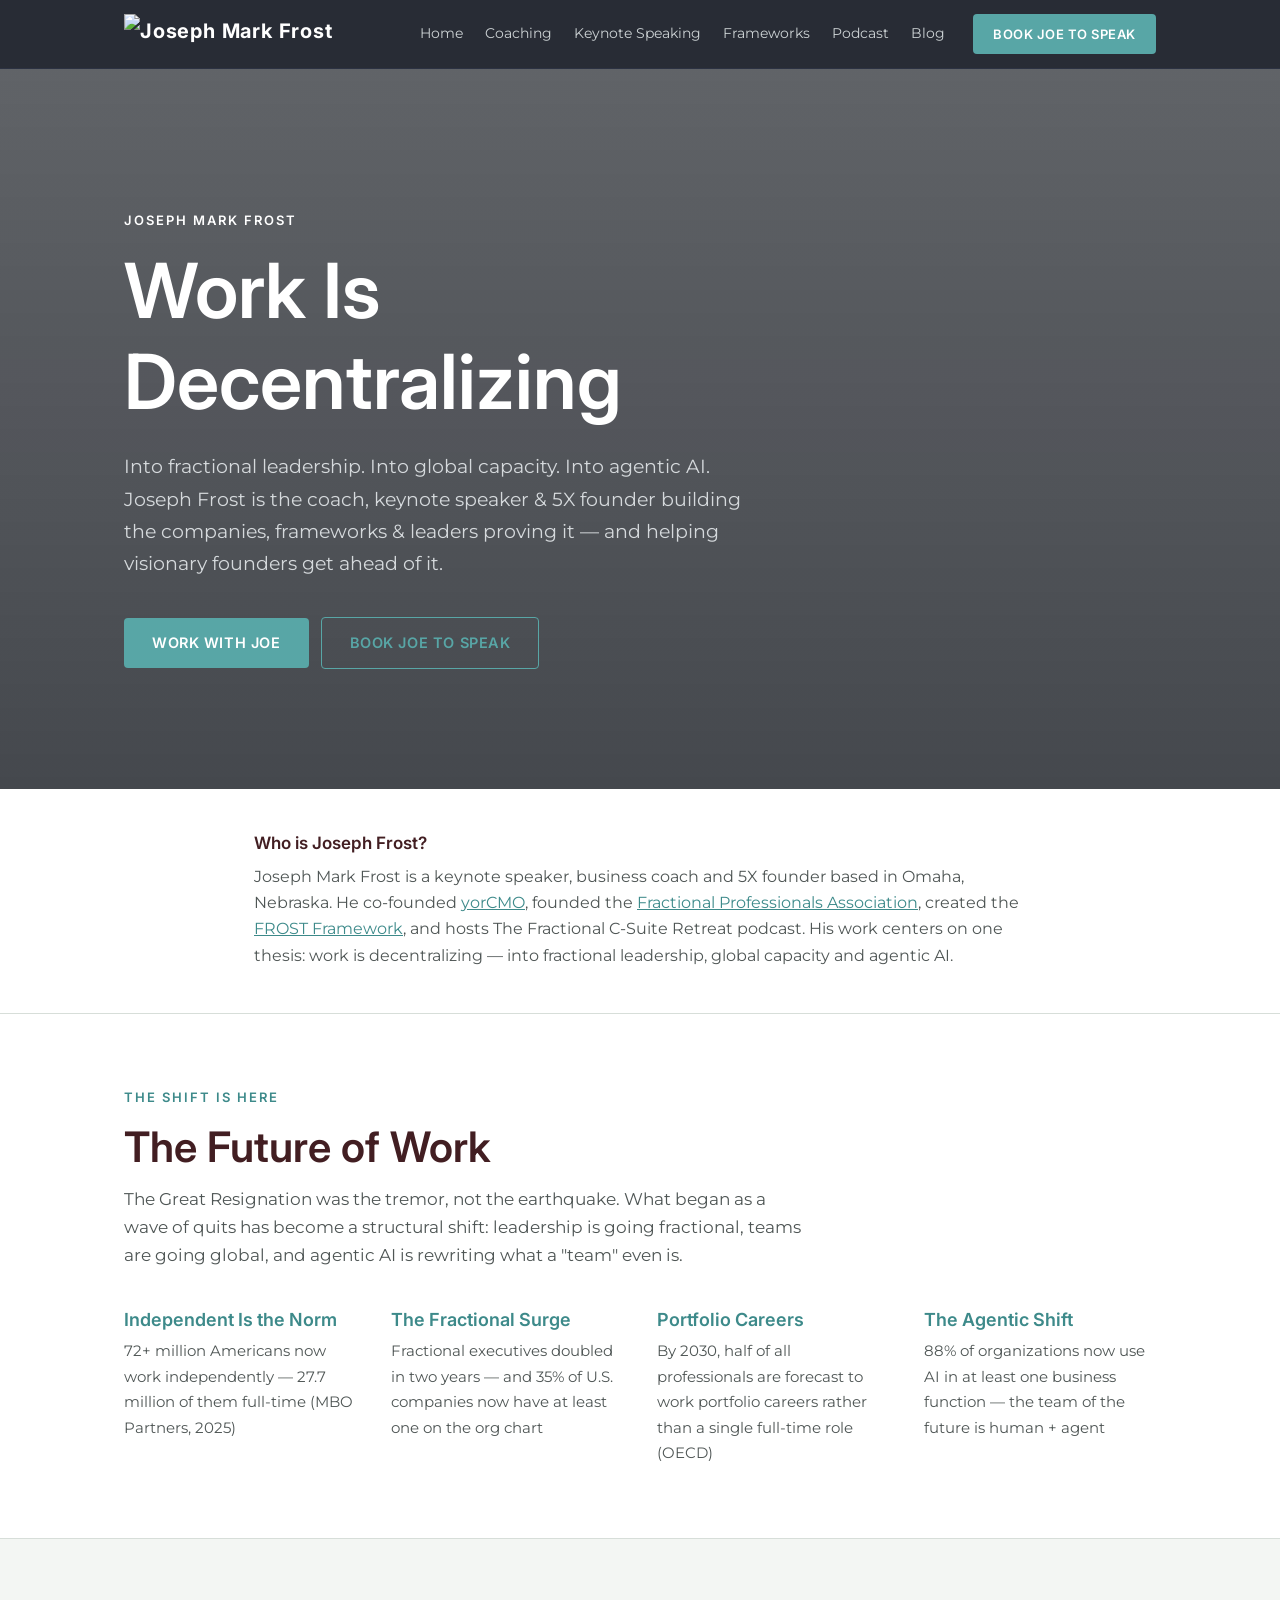
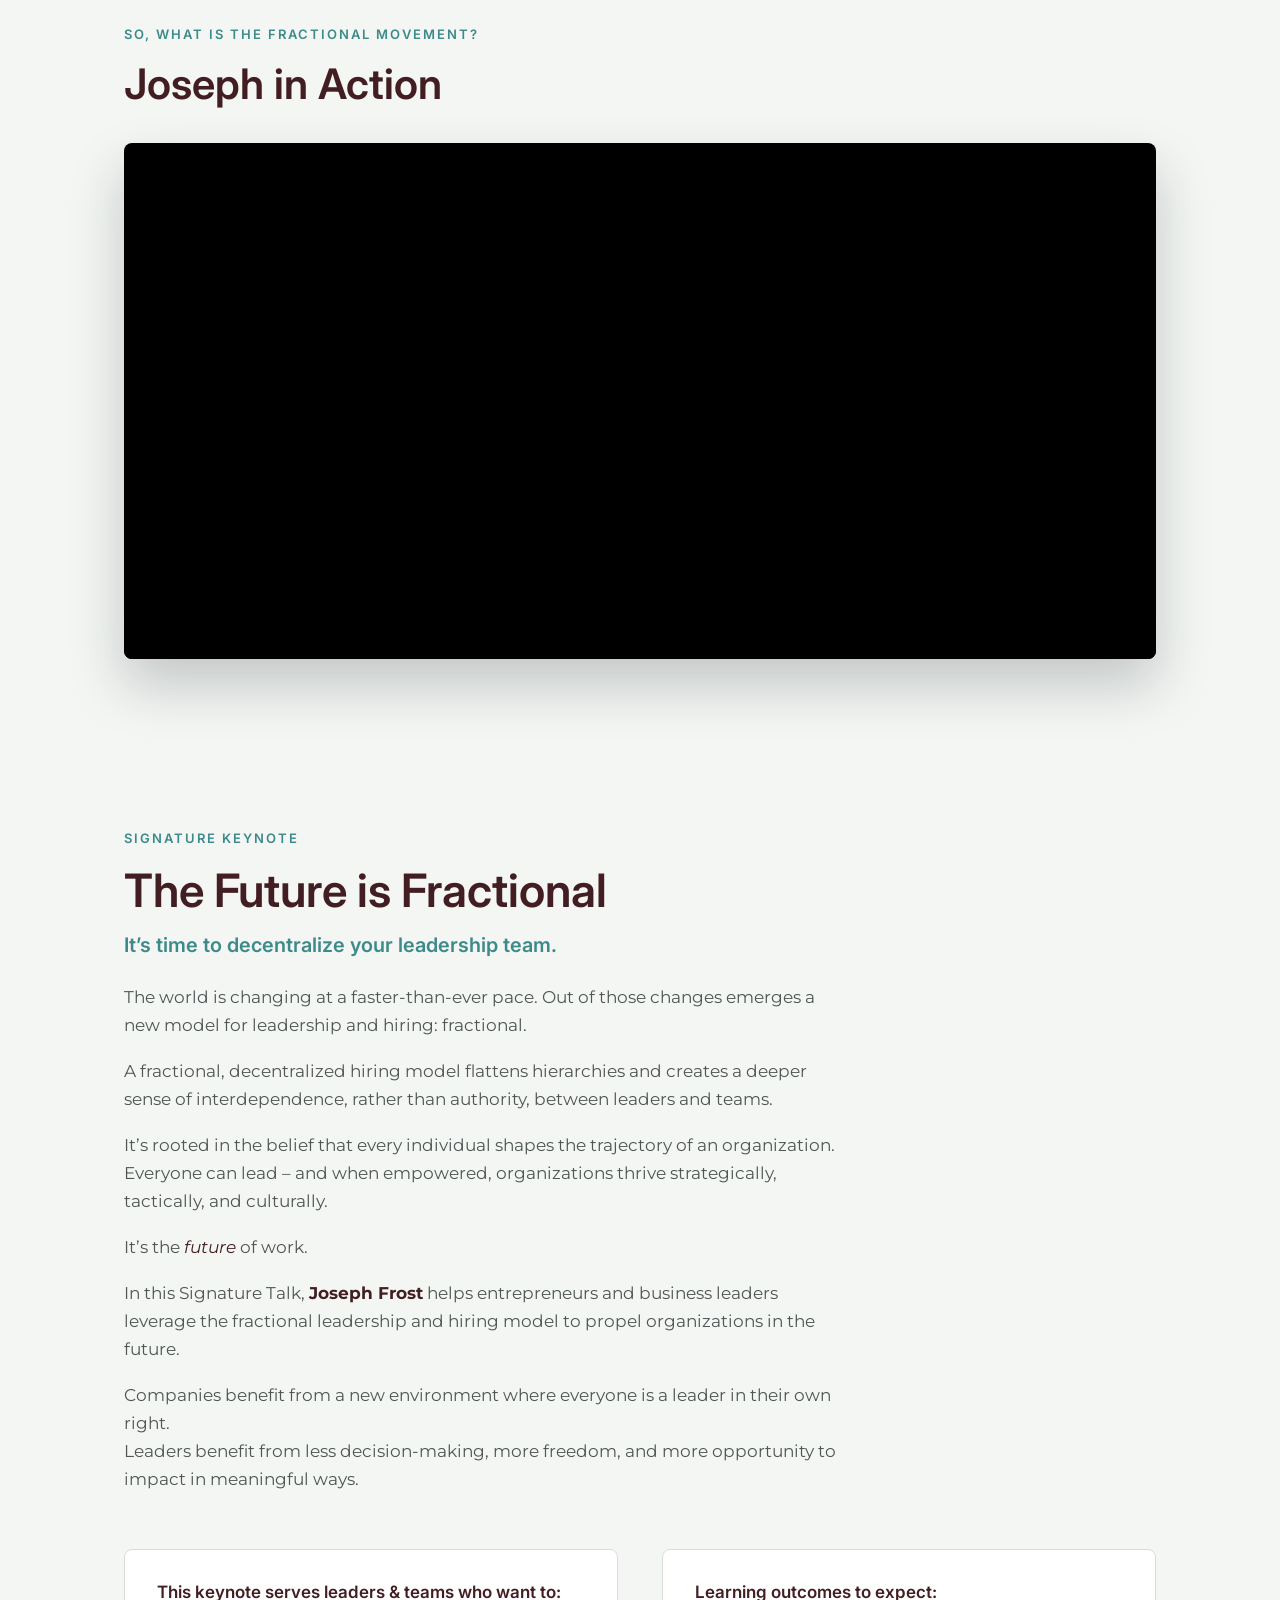
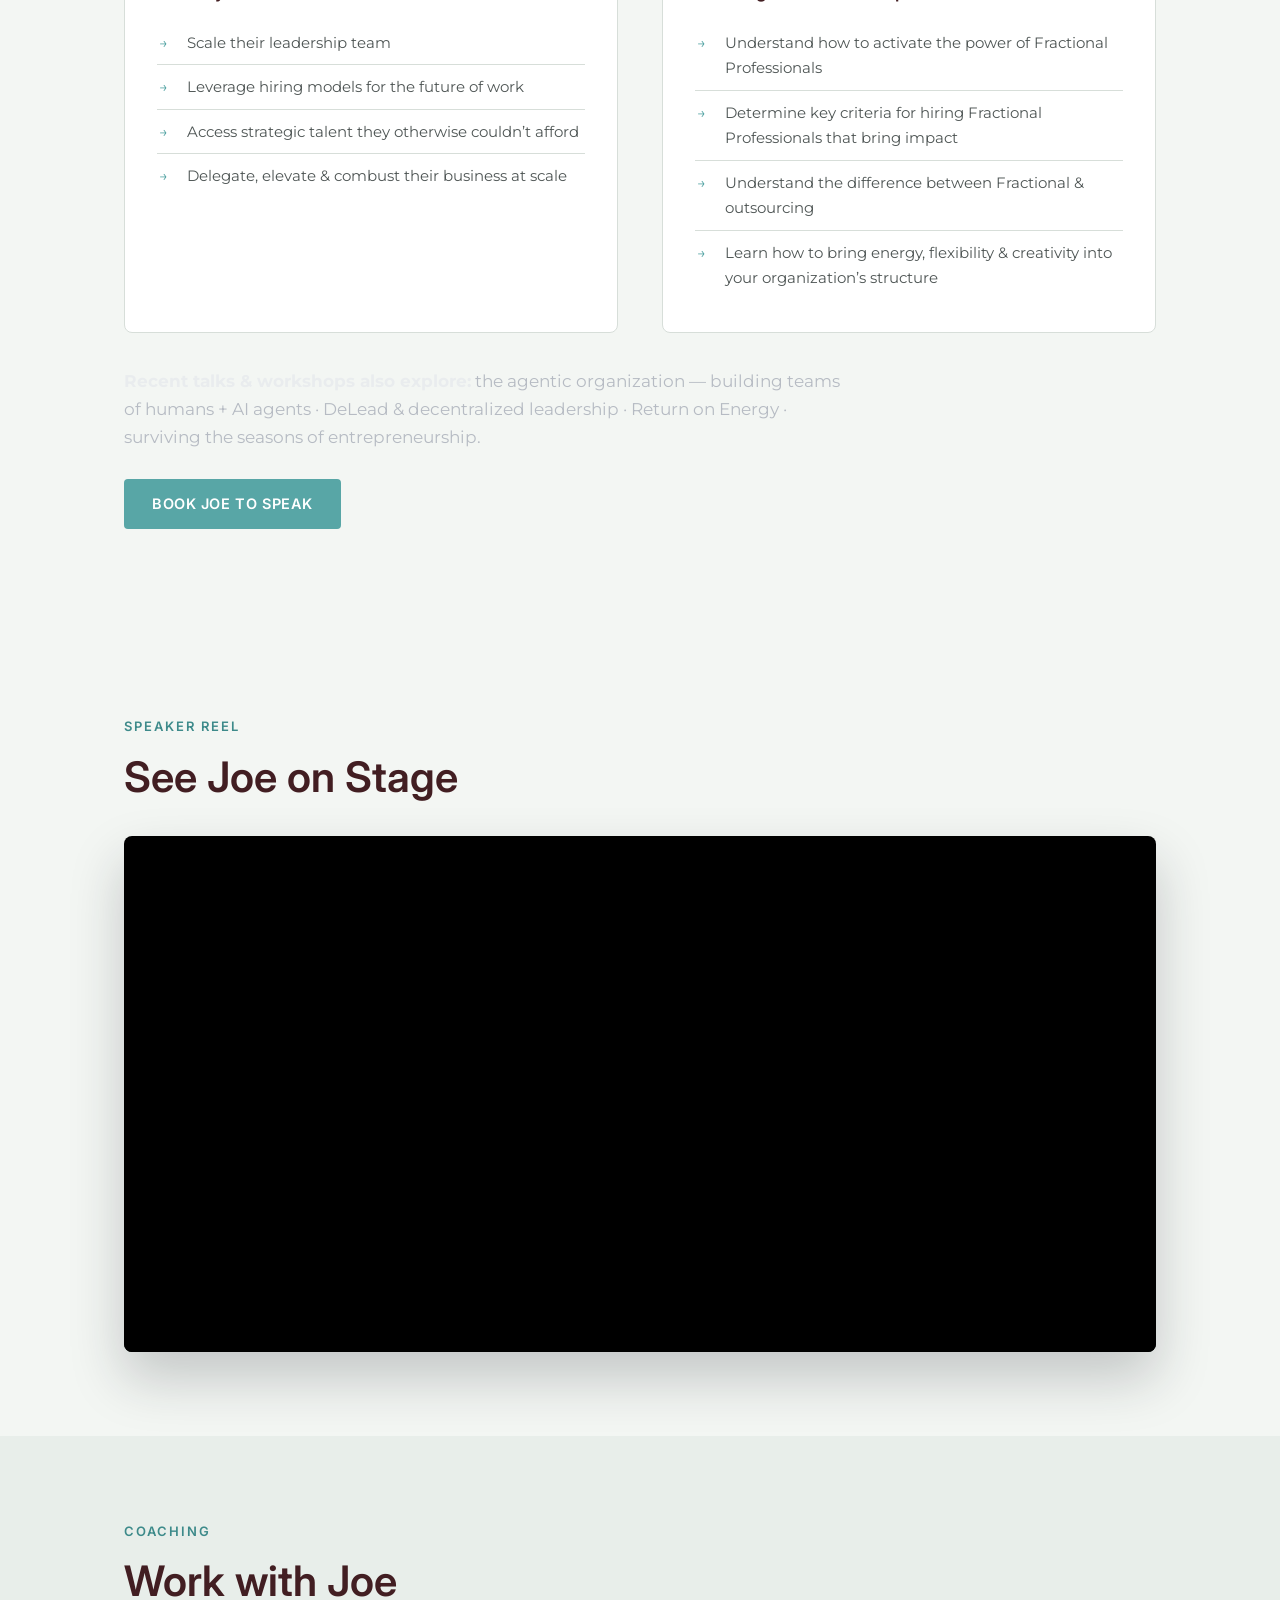
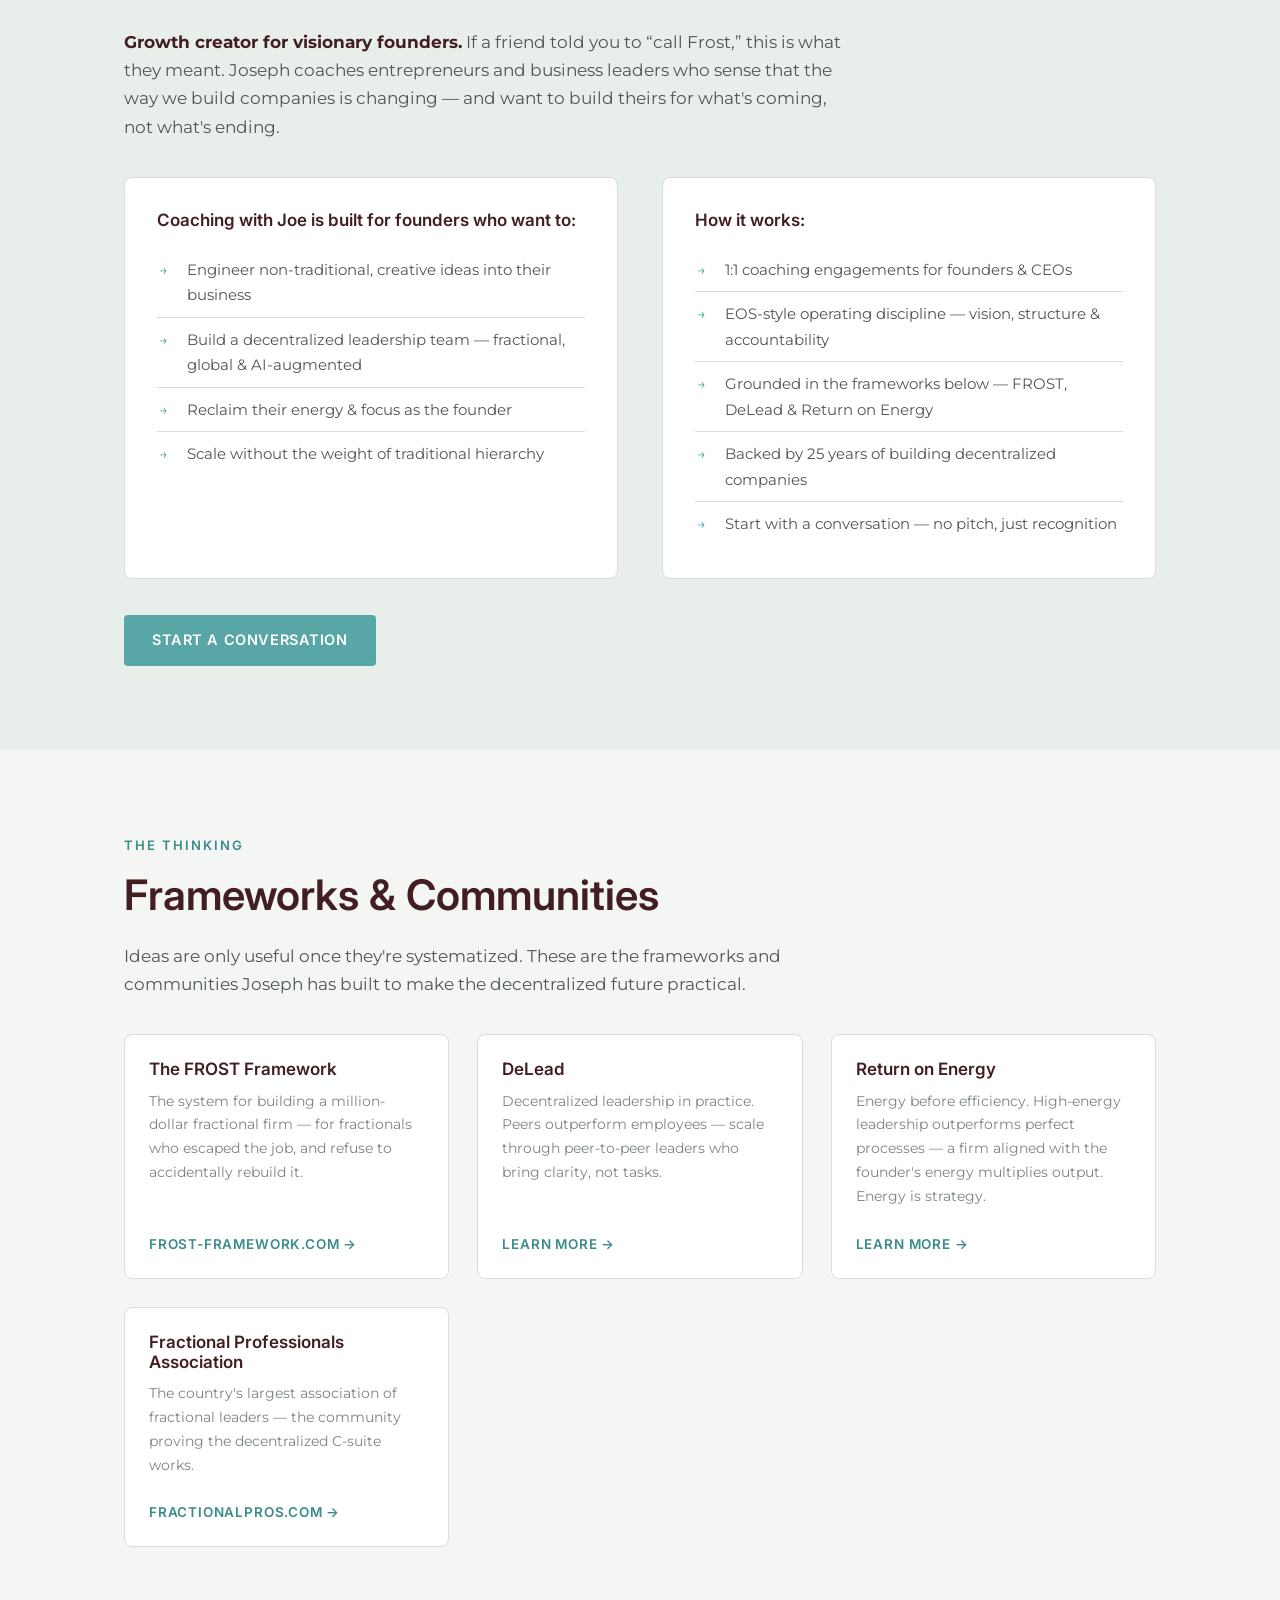
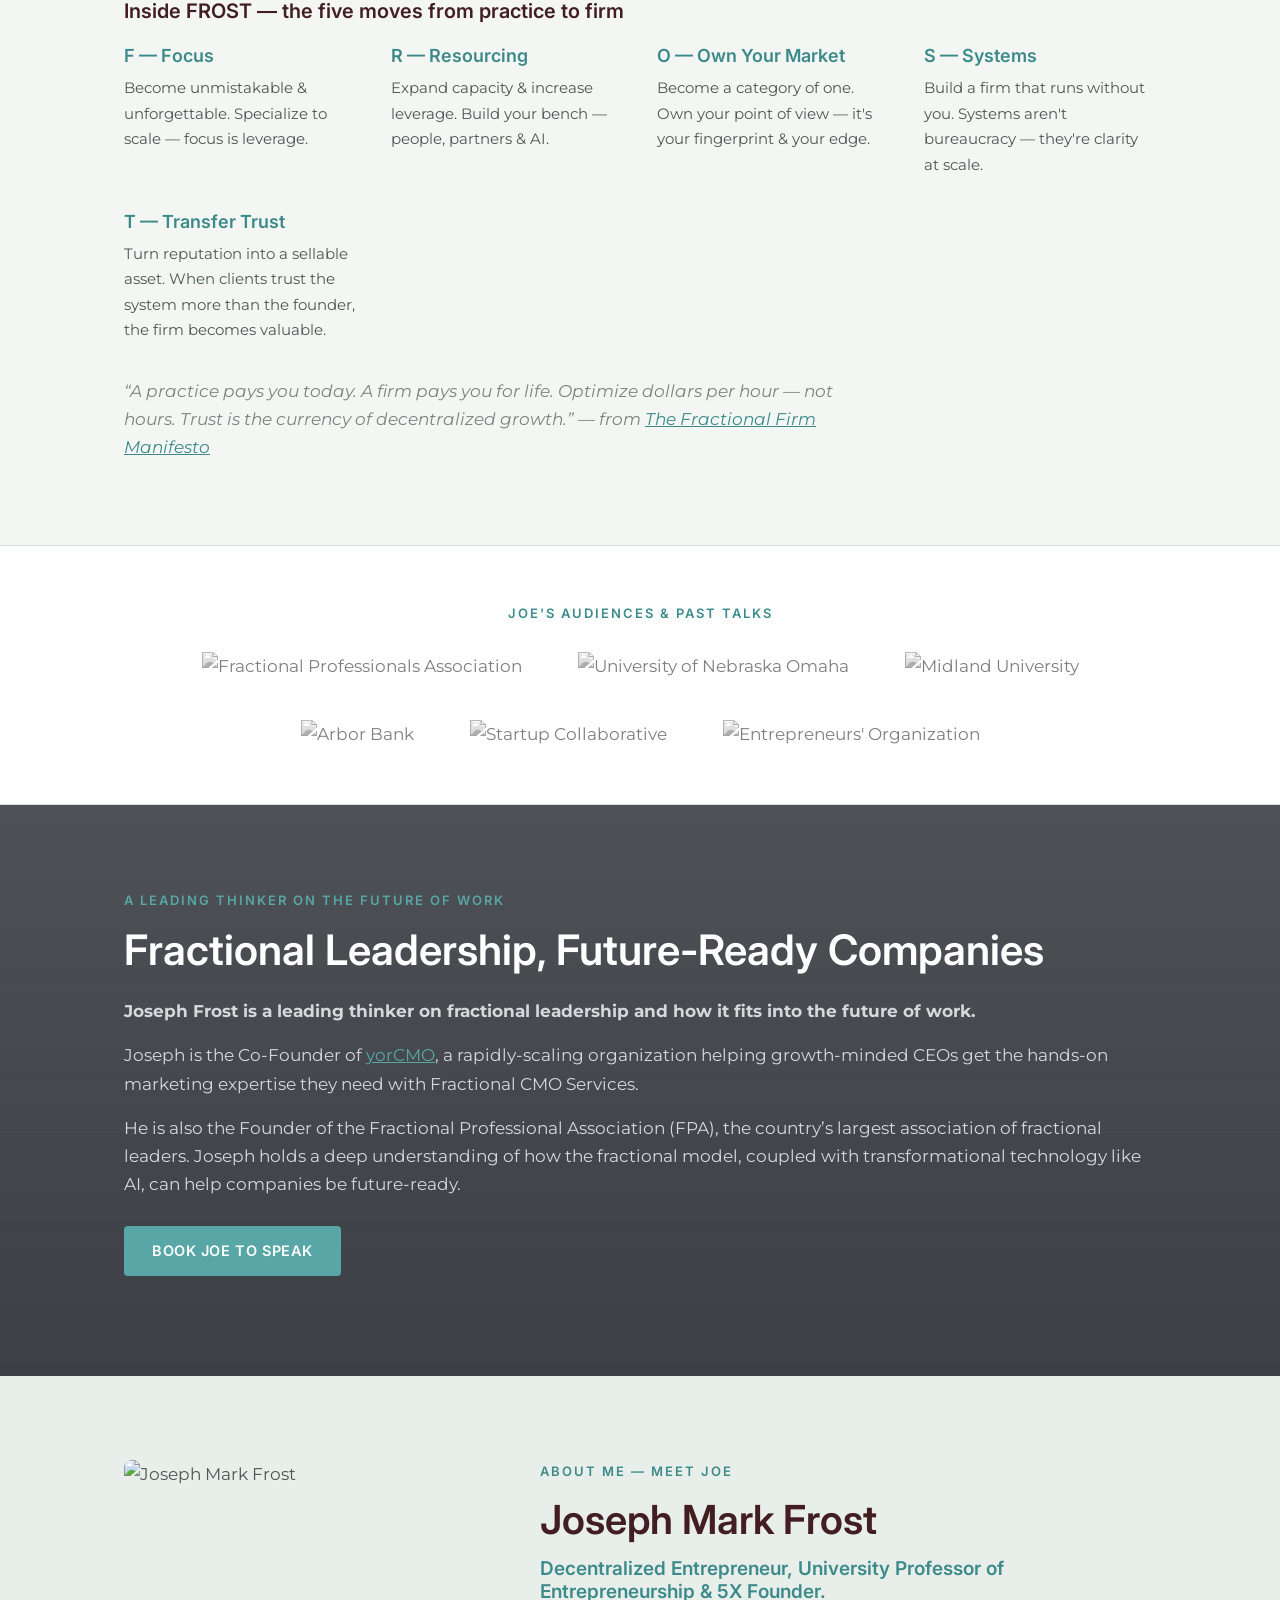
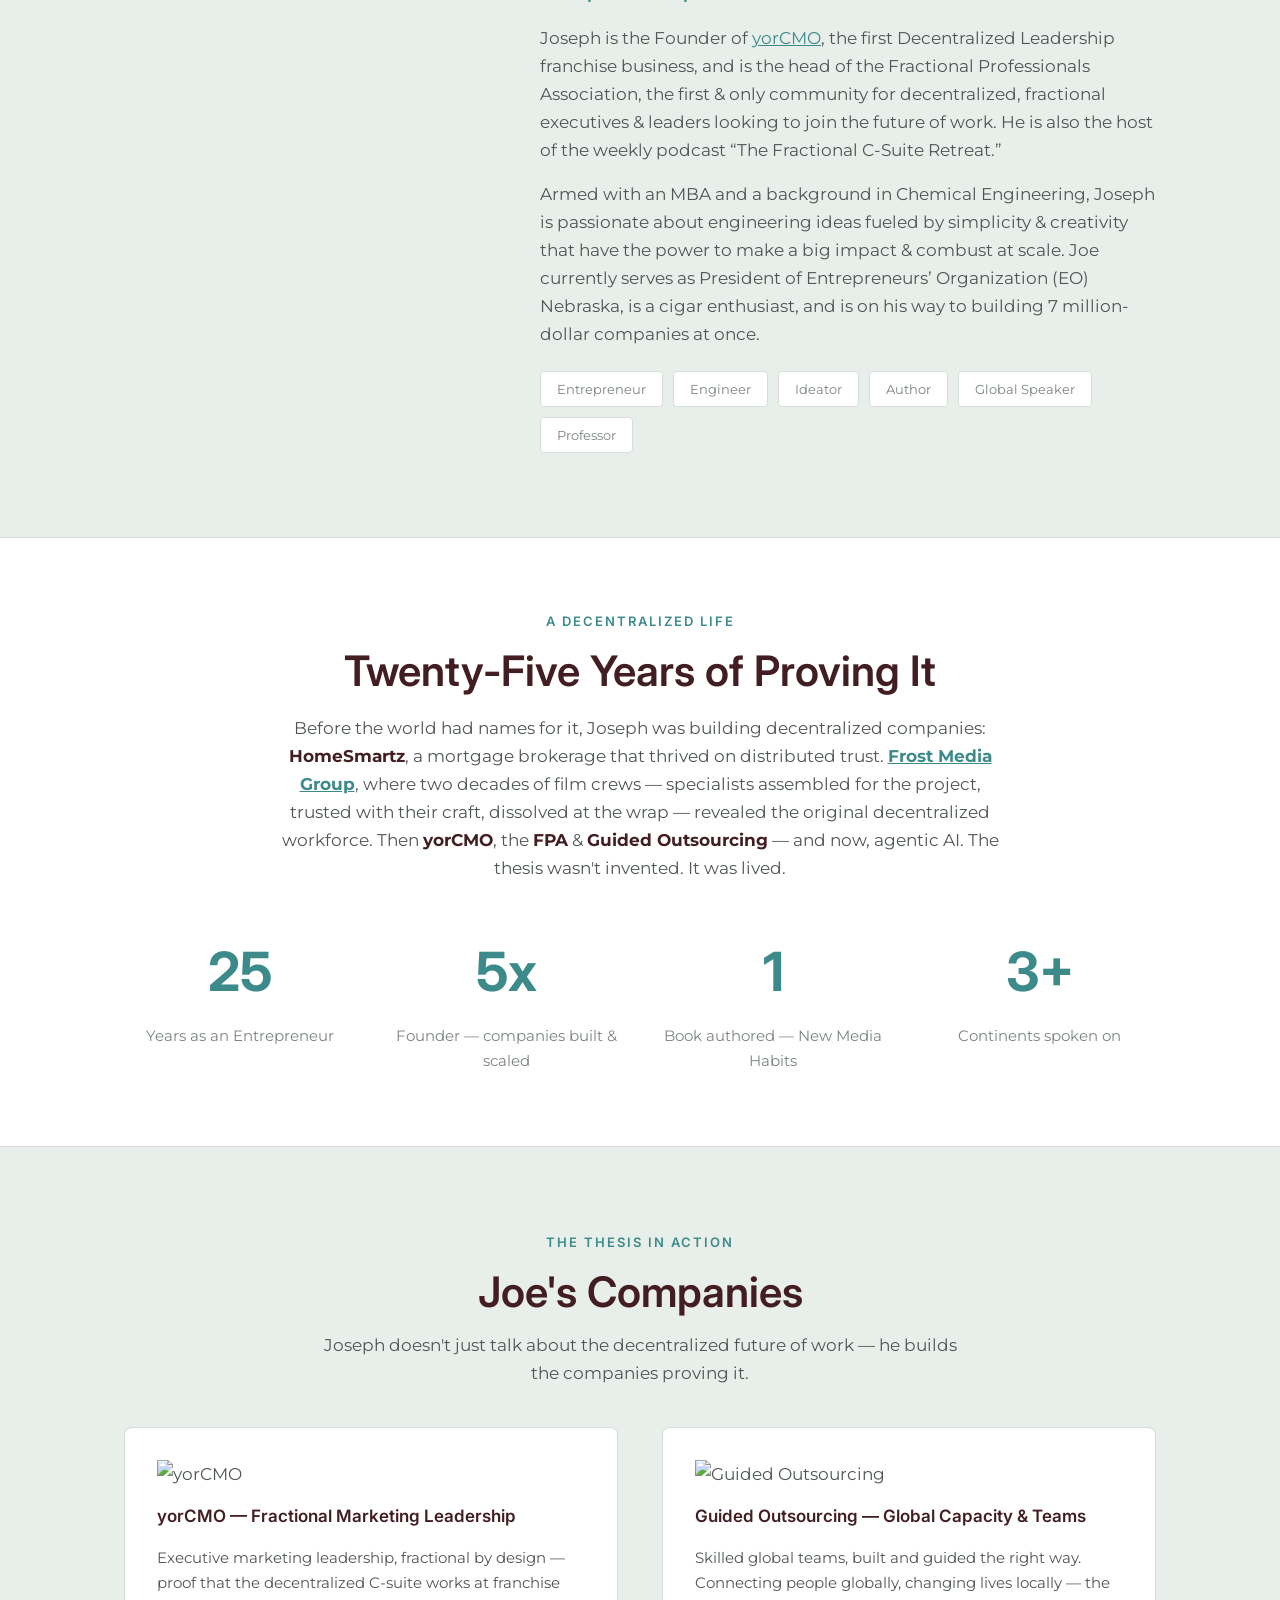
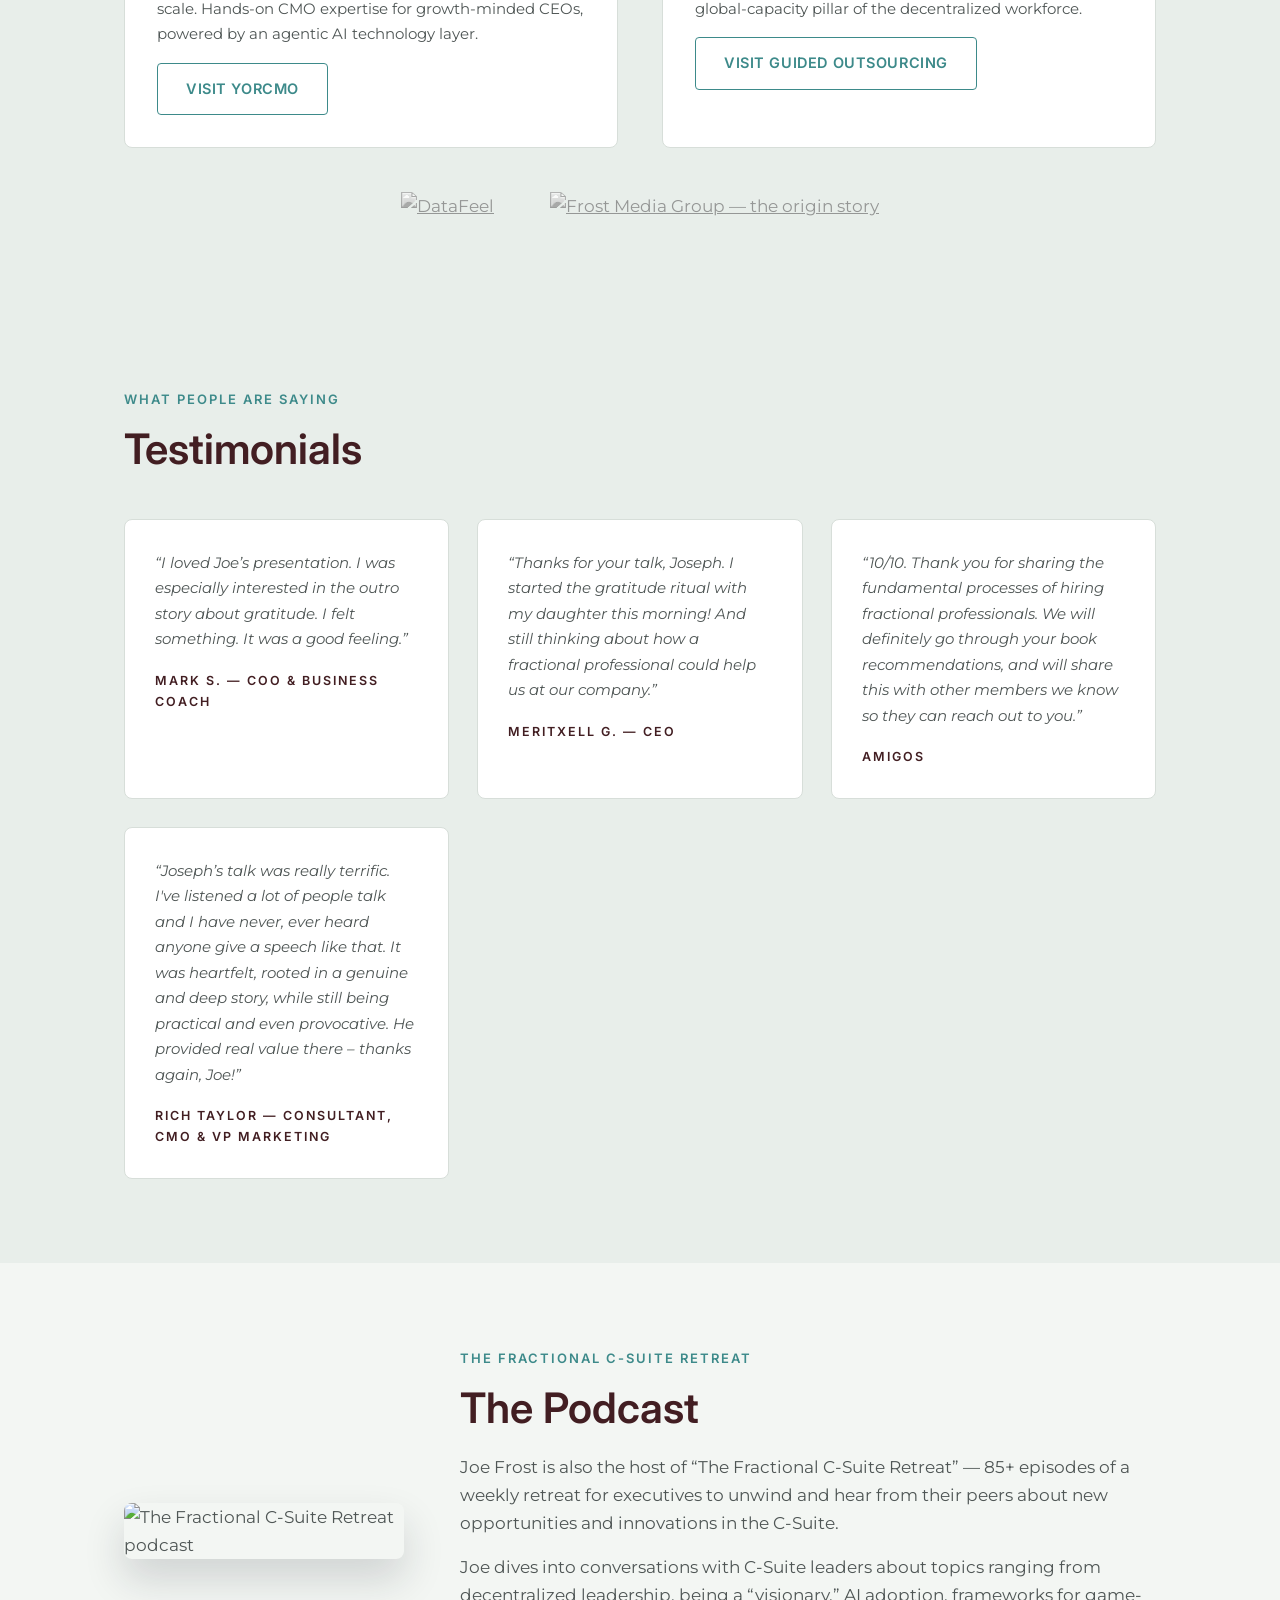
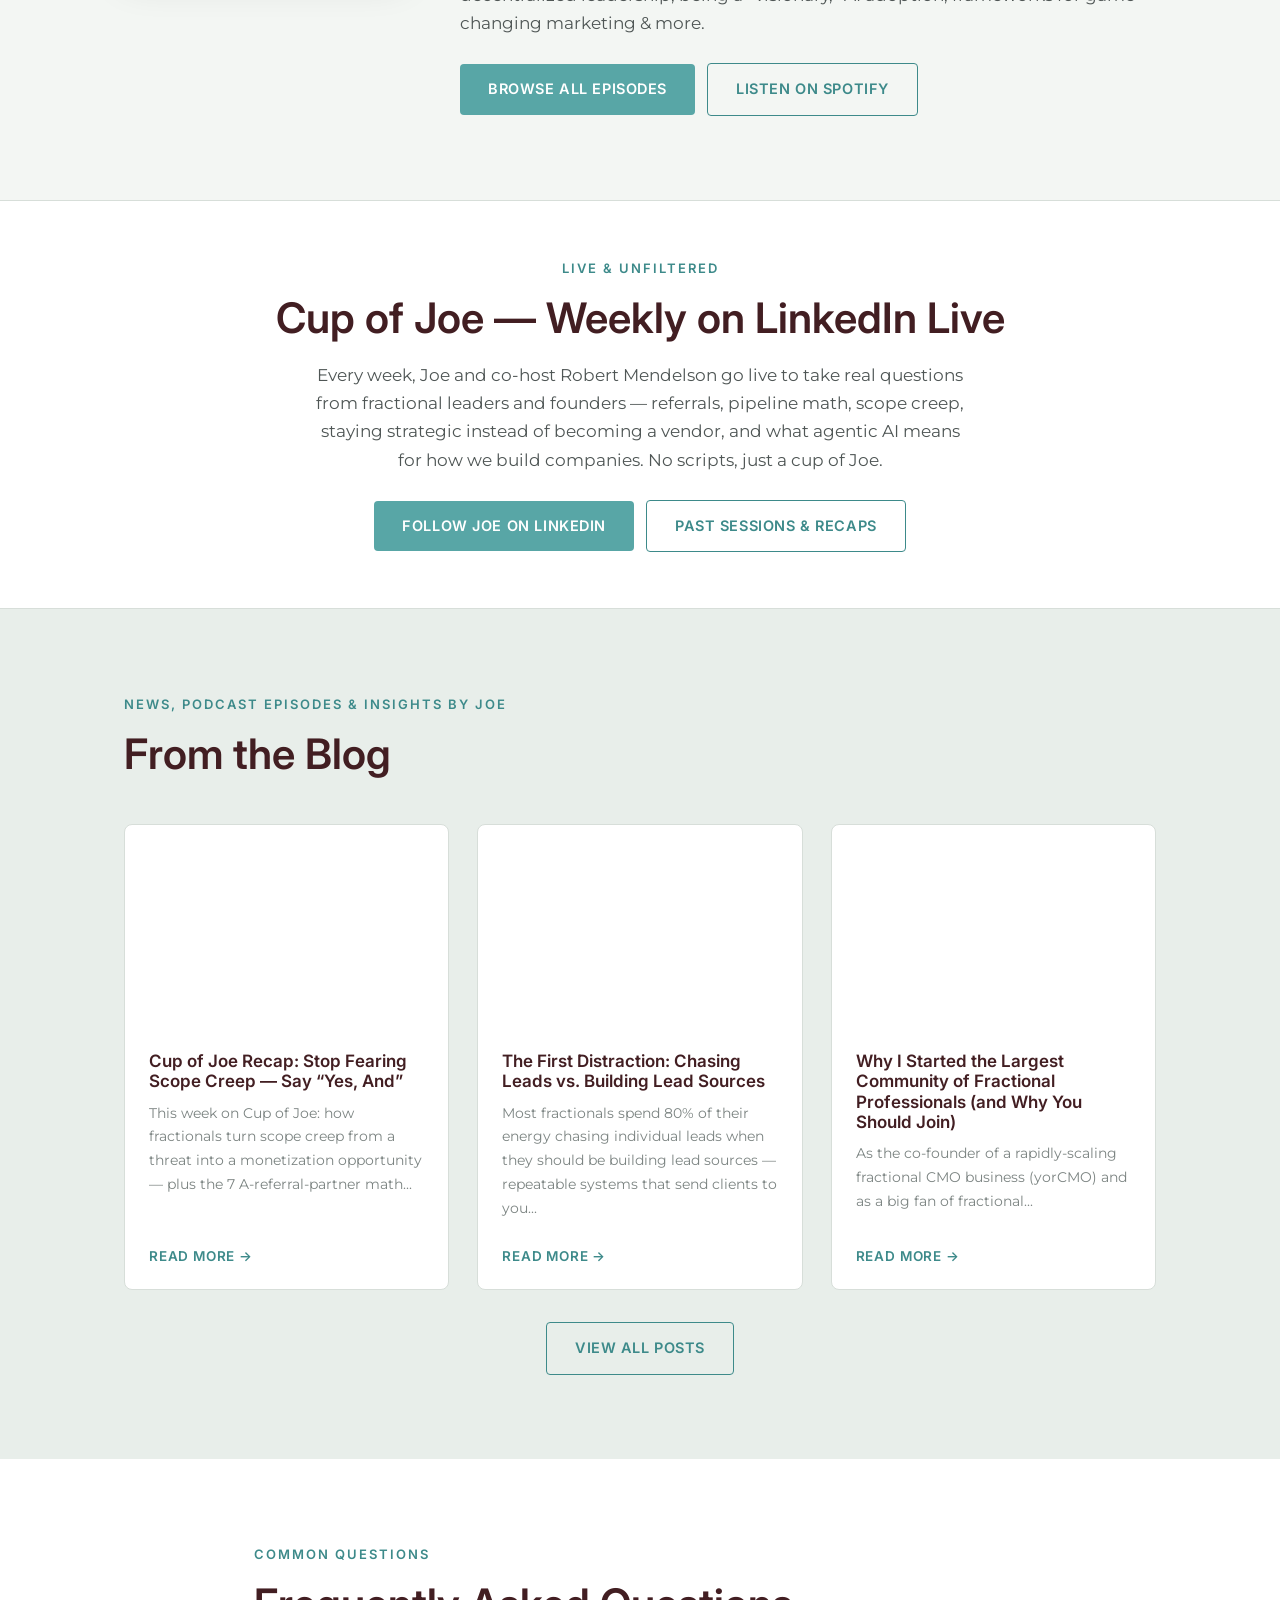
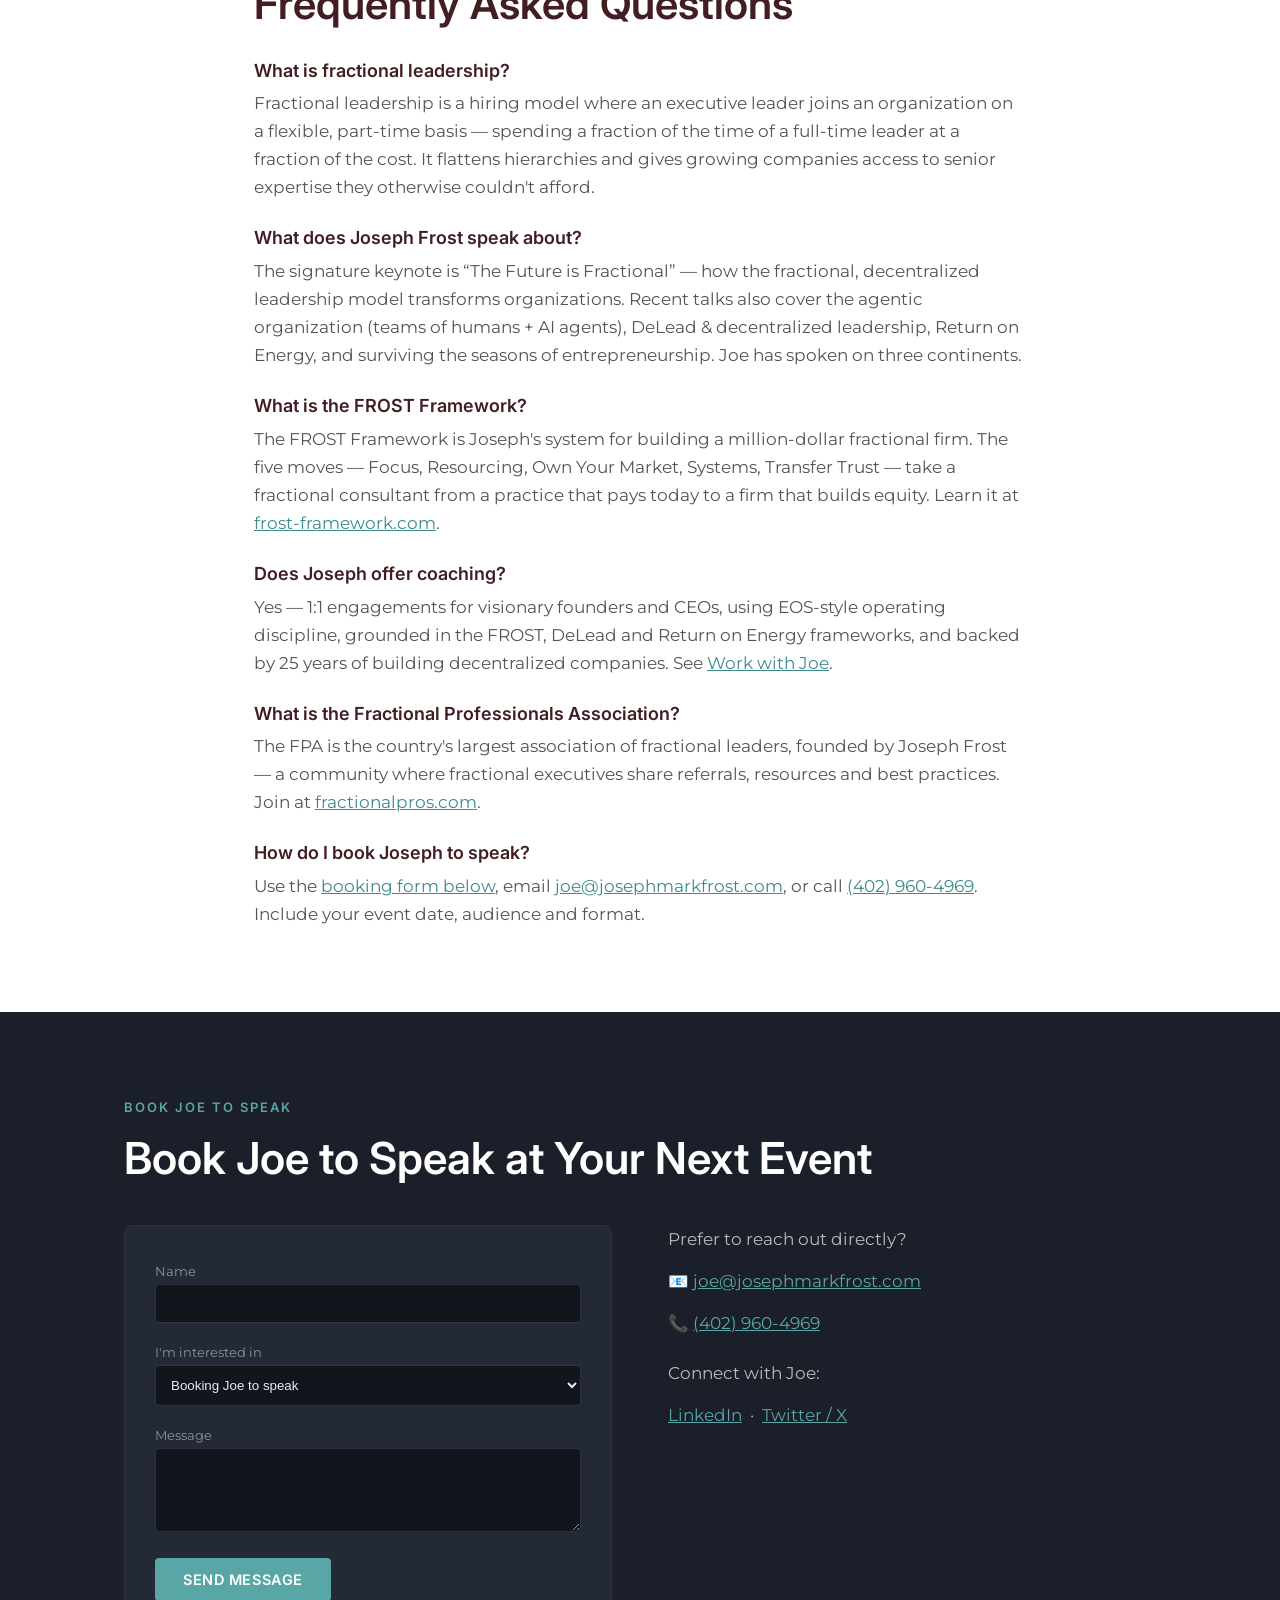
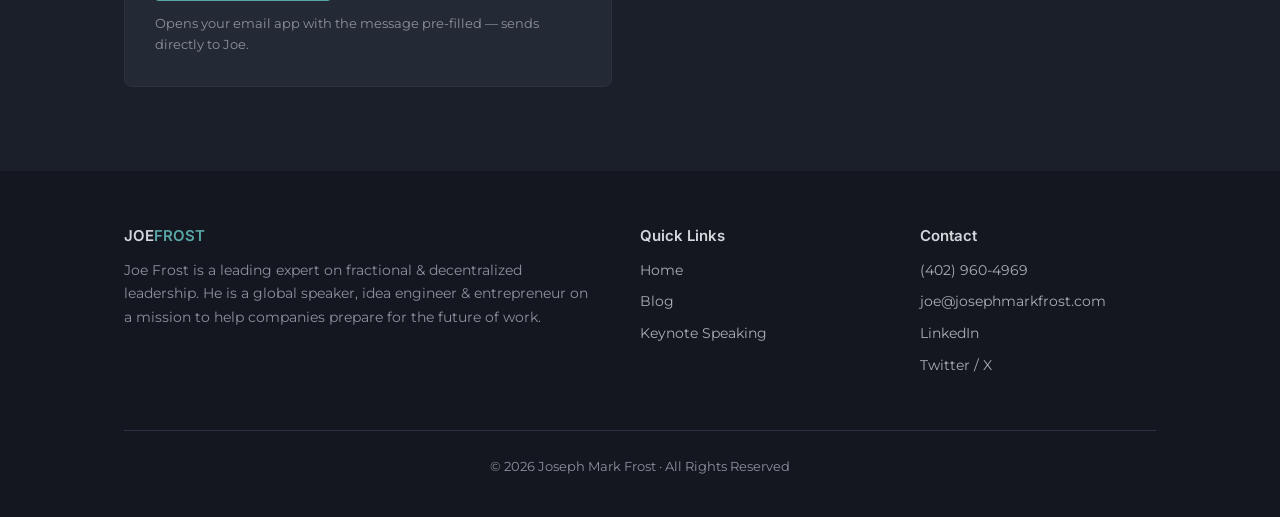
==== commit 55bc77aa: "Use real JF white logo in header across all pages (was text)" ====
--- a/index.html
+++ b/index.html
@@ -70,7 +70,7 @@
 
 <header class="site">
   <div class="wrap">
-    <a class="logo" href="./">JOE<span>FROST</span></a>
+    <a class="logo" href="./"><img src="https://josephmarkfrost.com/wp-content/uploads/2022/03/JF_Main-Logo_White-145x70.png" alt="Joseph Mark Frost" height="40"></a>
     <nav class="main">
       <a href="./">Home</a>
       <a href="#coaching">Coaching</a>
--- a/styles.css
+++ b/styles.css
@@ -48,7 +48,8 @@
   border-bottom: 1px solid var(--line-dark);
 }
 header.site .wrap { display: flex; align-items: center; gap: 28px; height: 68px; }
-.logo { font-family: "Inter", sans-serif; font-weight: 700; color: #fff; text-decoration: none; font-size: 20px; letter-spacing: .04em; }
+.logo { font-family: "Inter", sans-serif; font-weight: 700; color: #fff; text-decoration: none; font-size: 20px; letter-spacing: .04em; display: flex; align-items: center; }
+.logo img { height: 40px; width: auto; display: block; }
 .logo span { color: var(--gold); }
 nav.main { display: flex; gap: 22px; margin-left: auto; }
 nav.main a { color: #ccd2d4; text-decoration: none; font-size: 14px; }
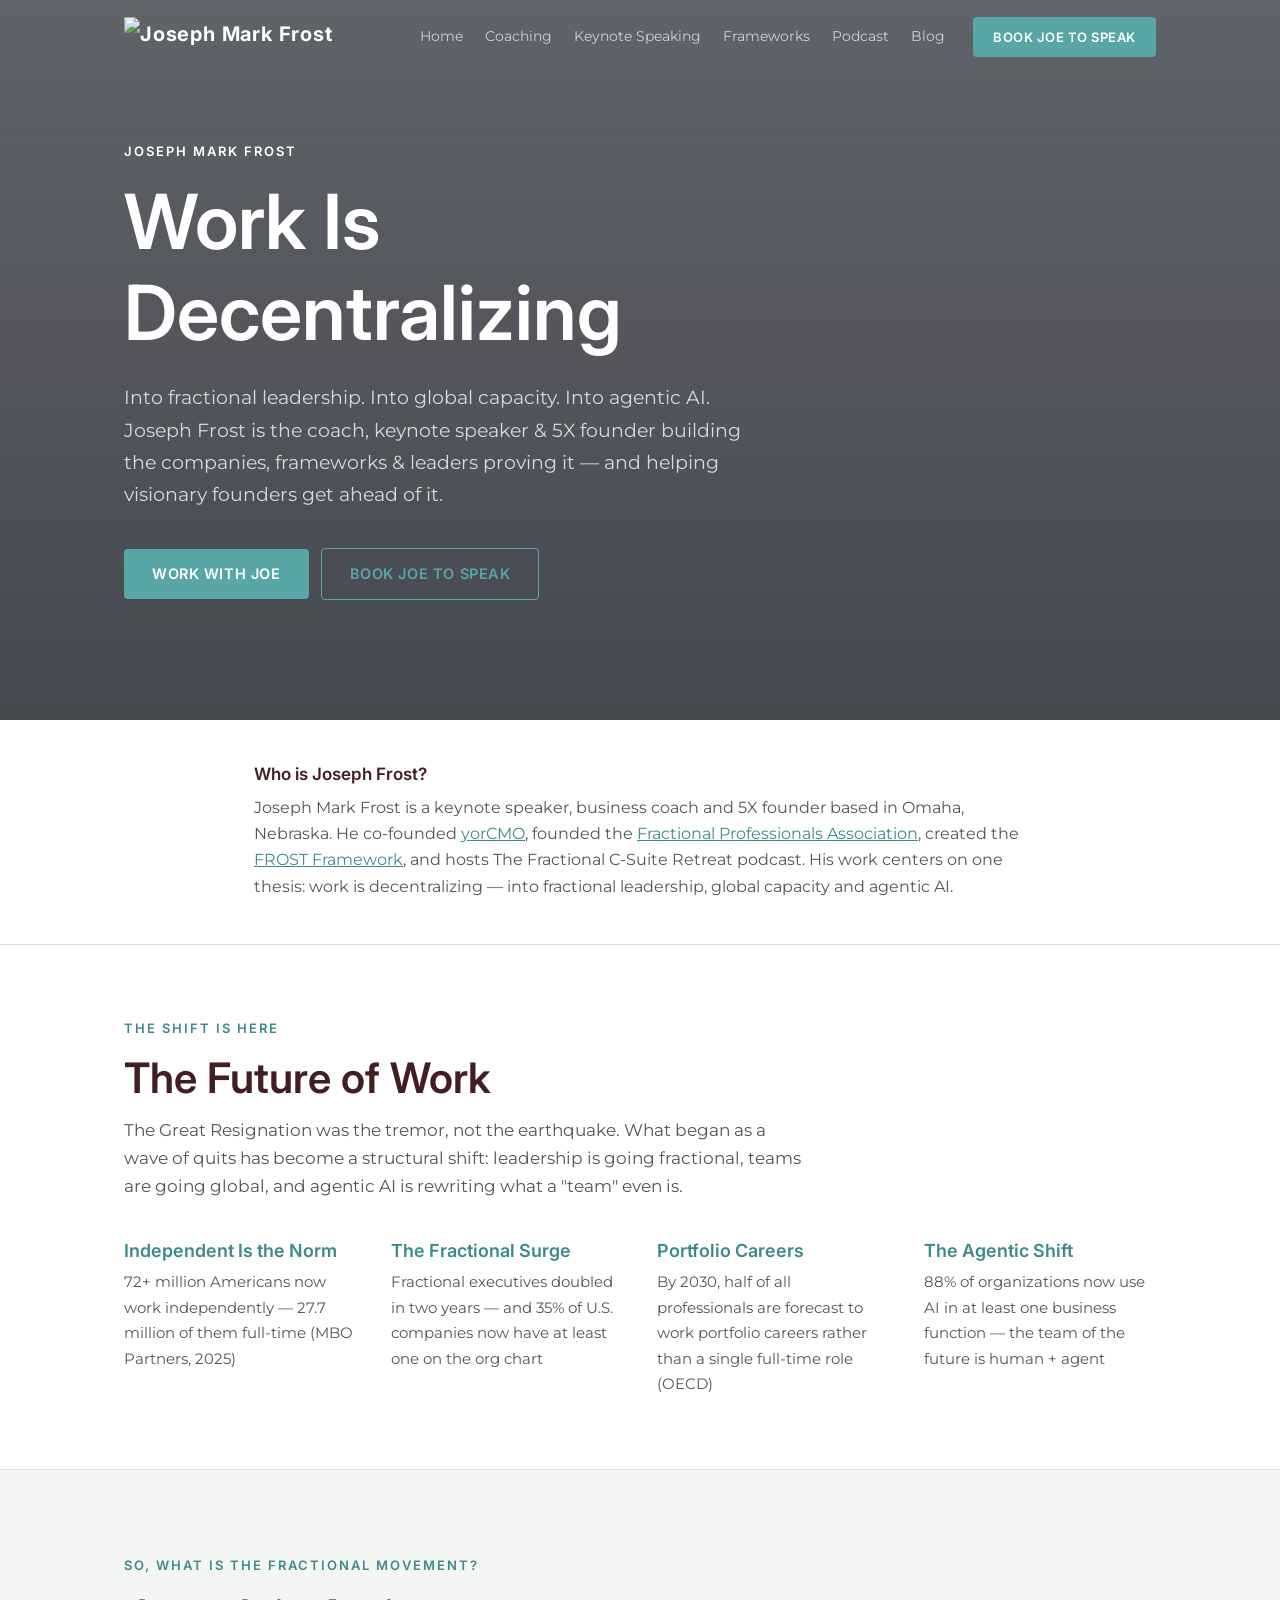
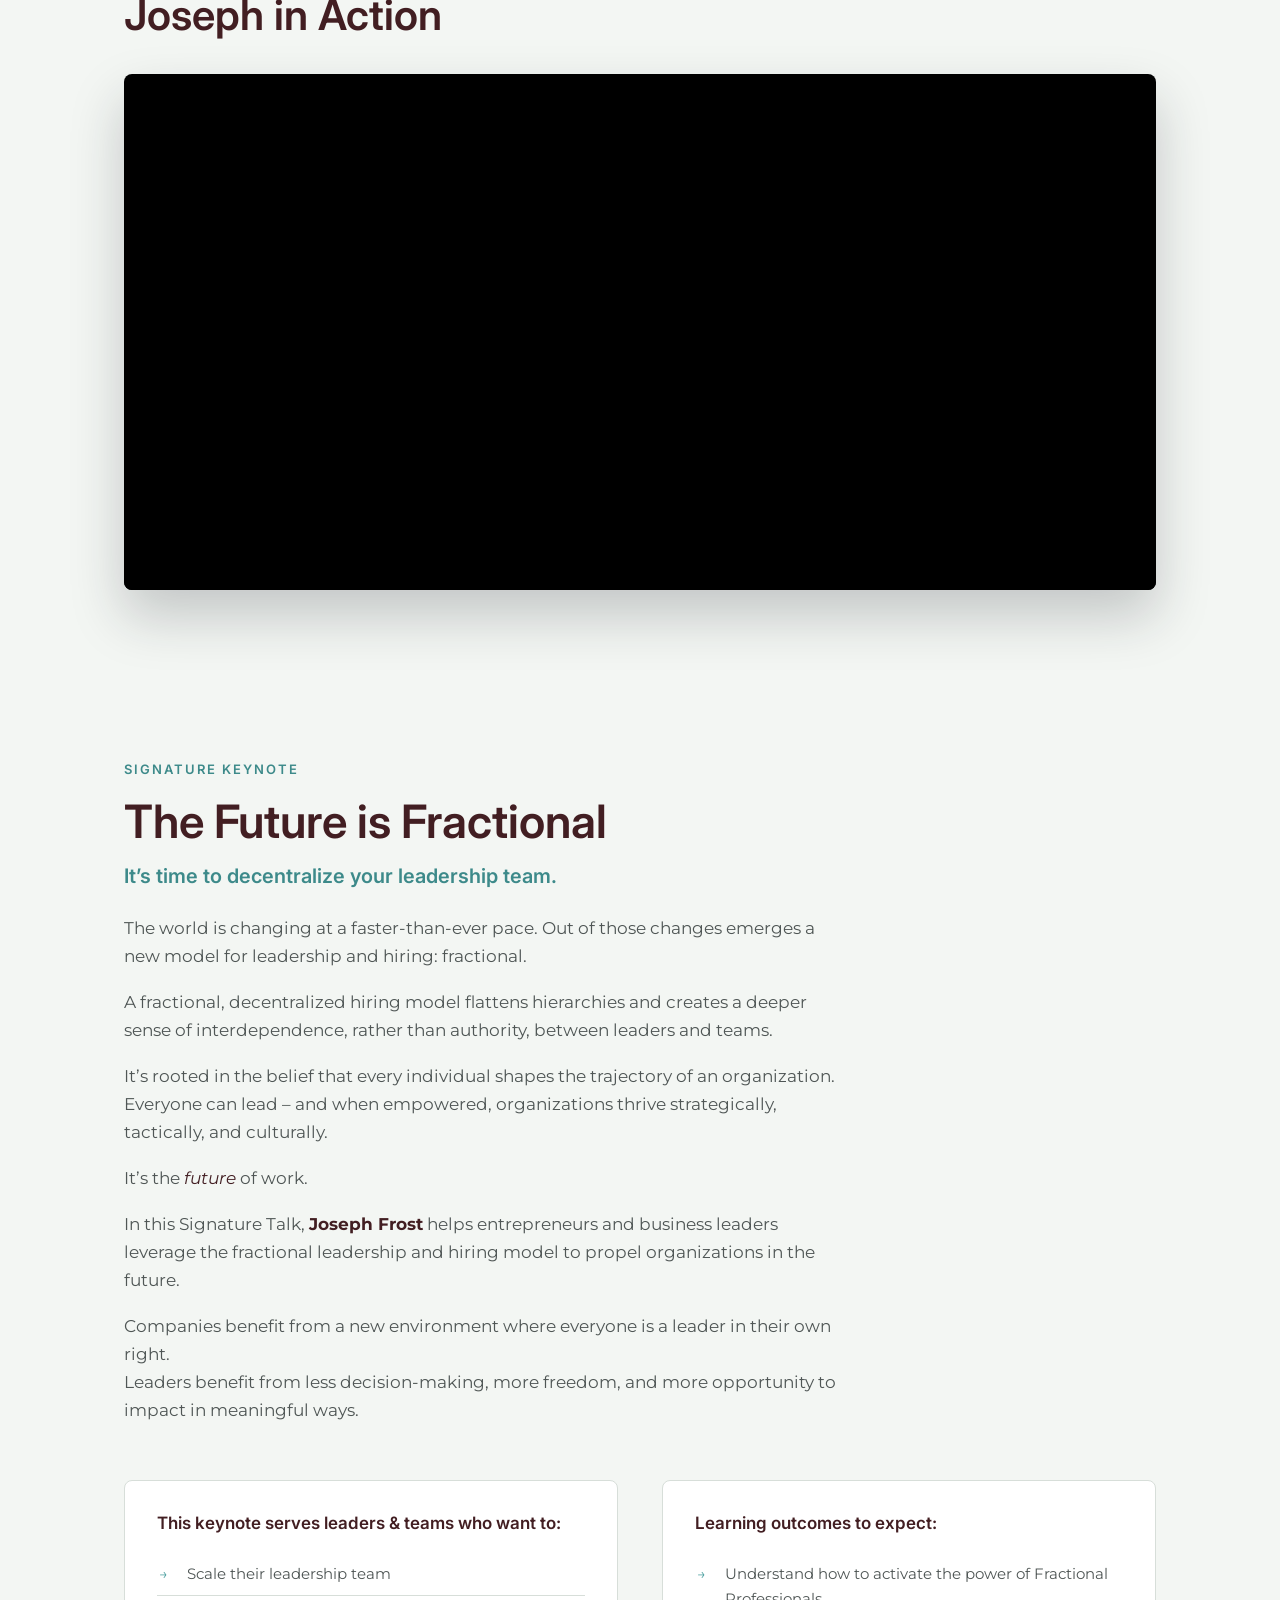
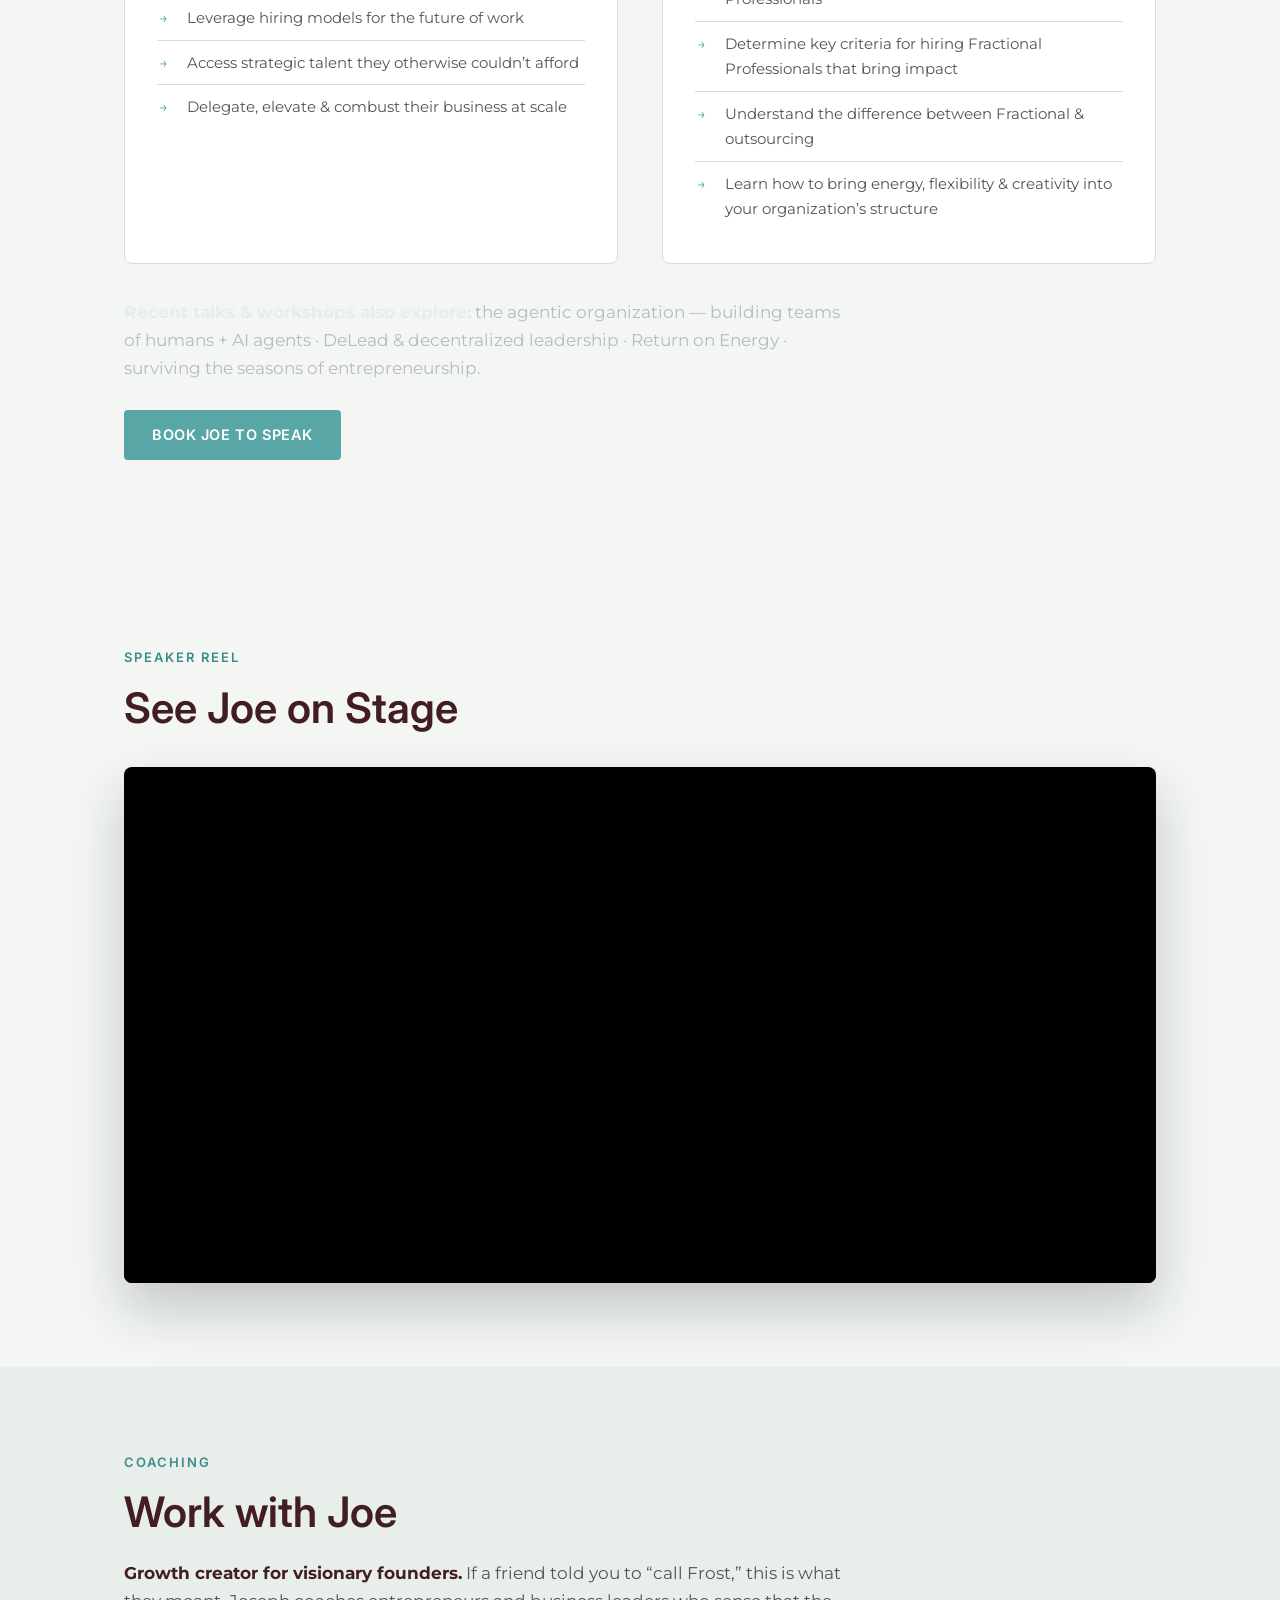
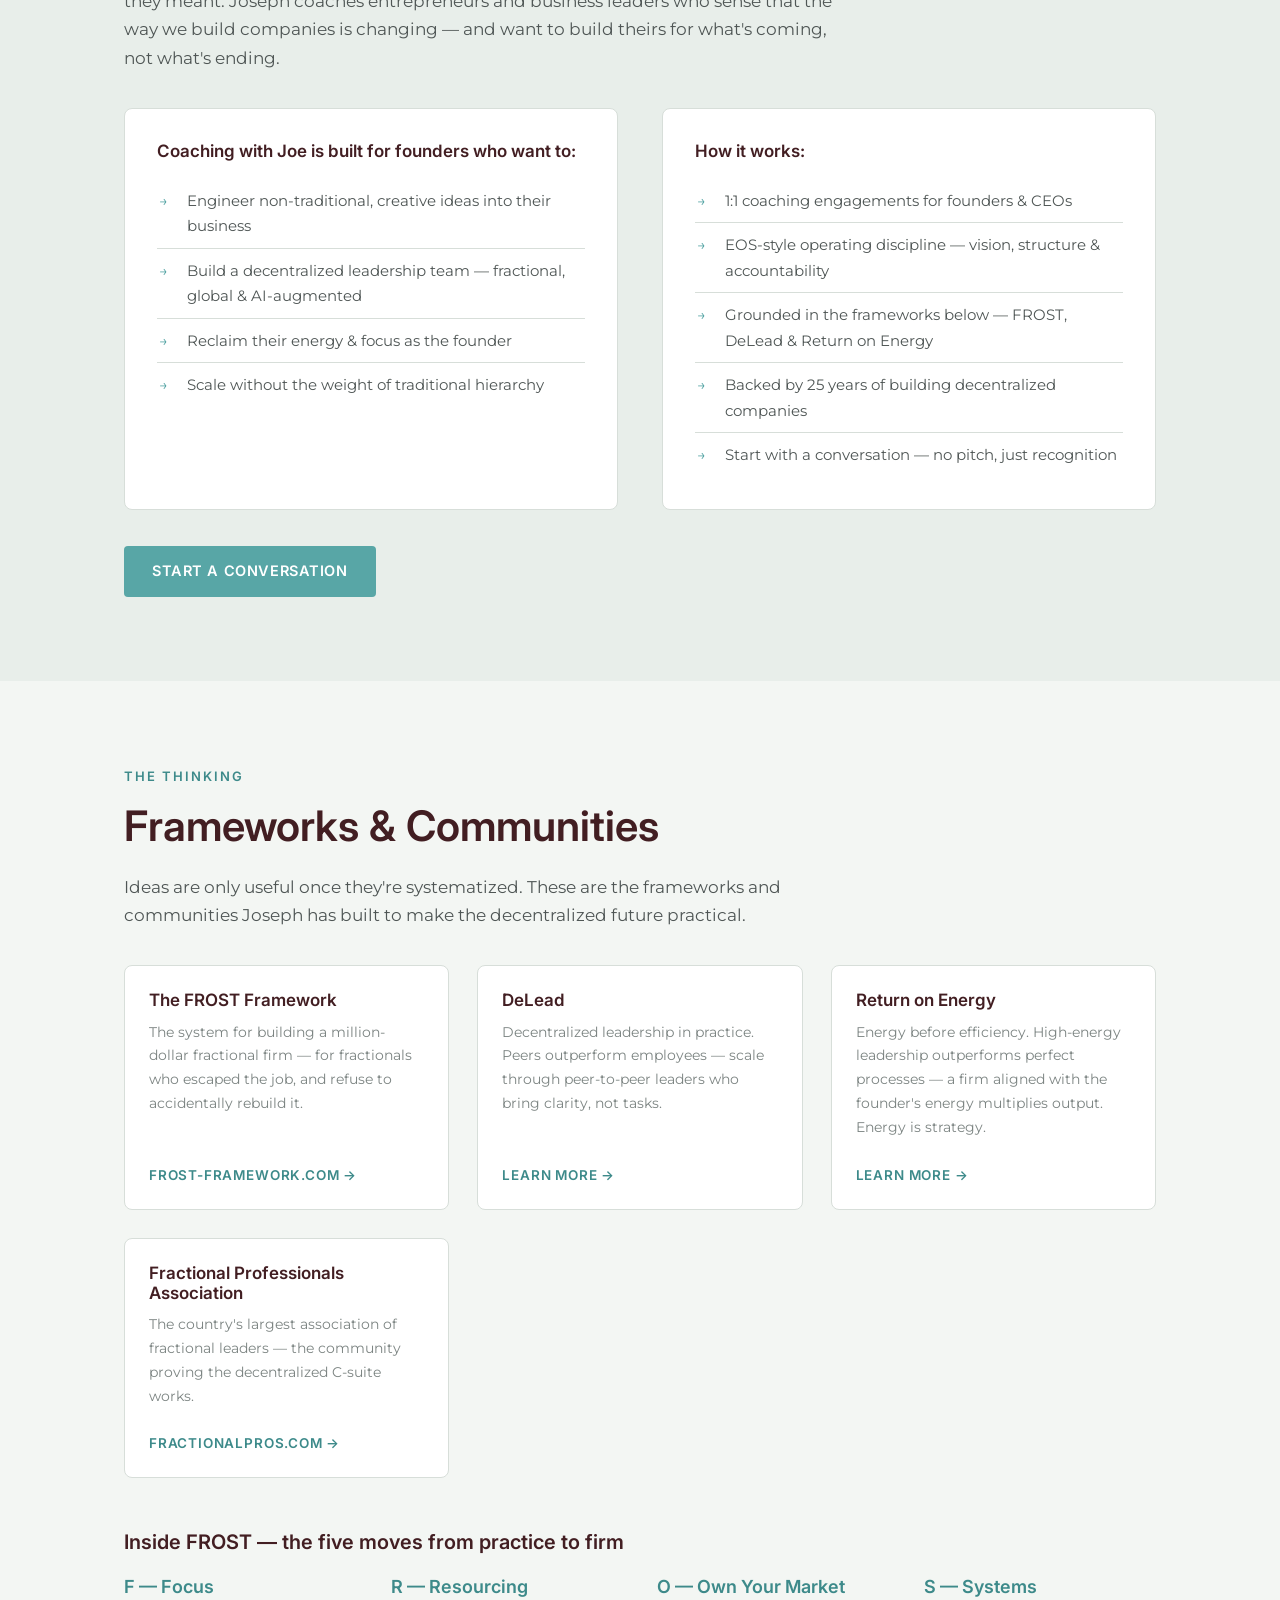
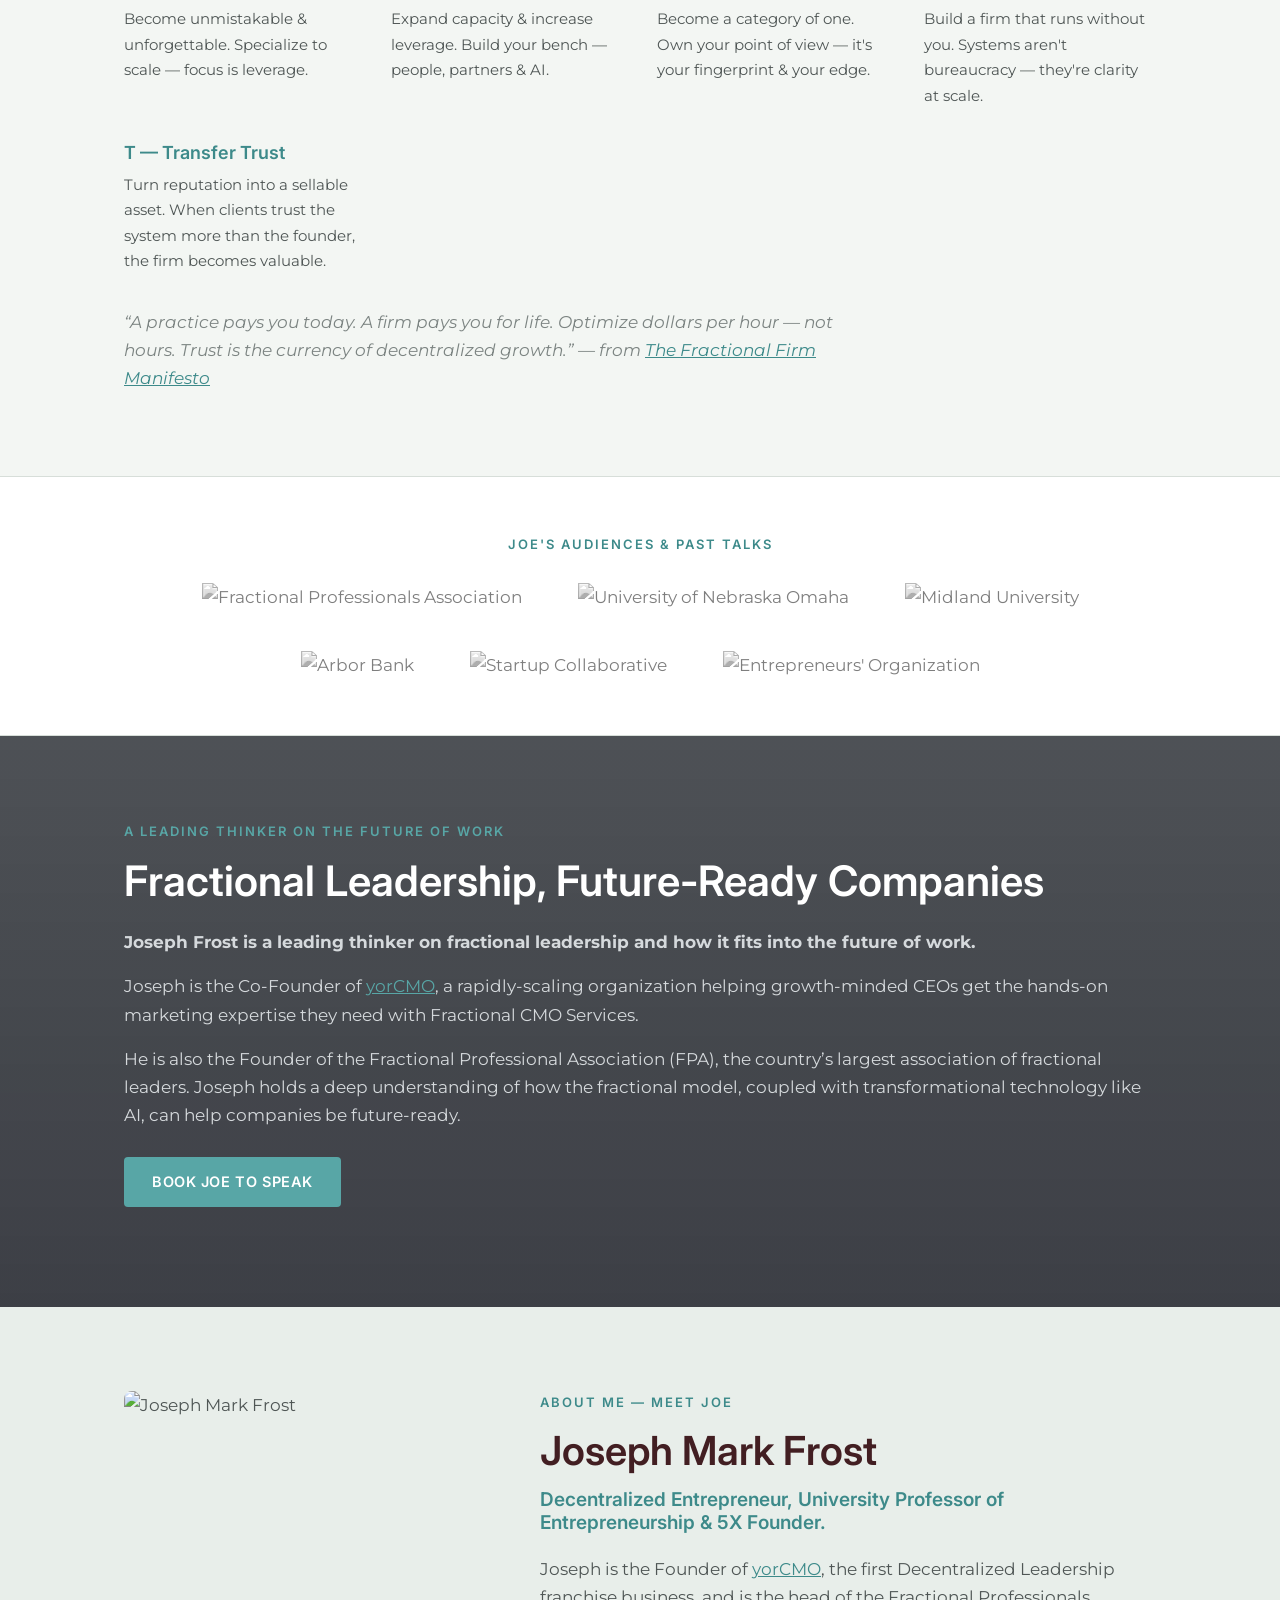
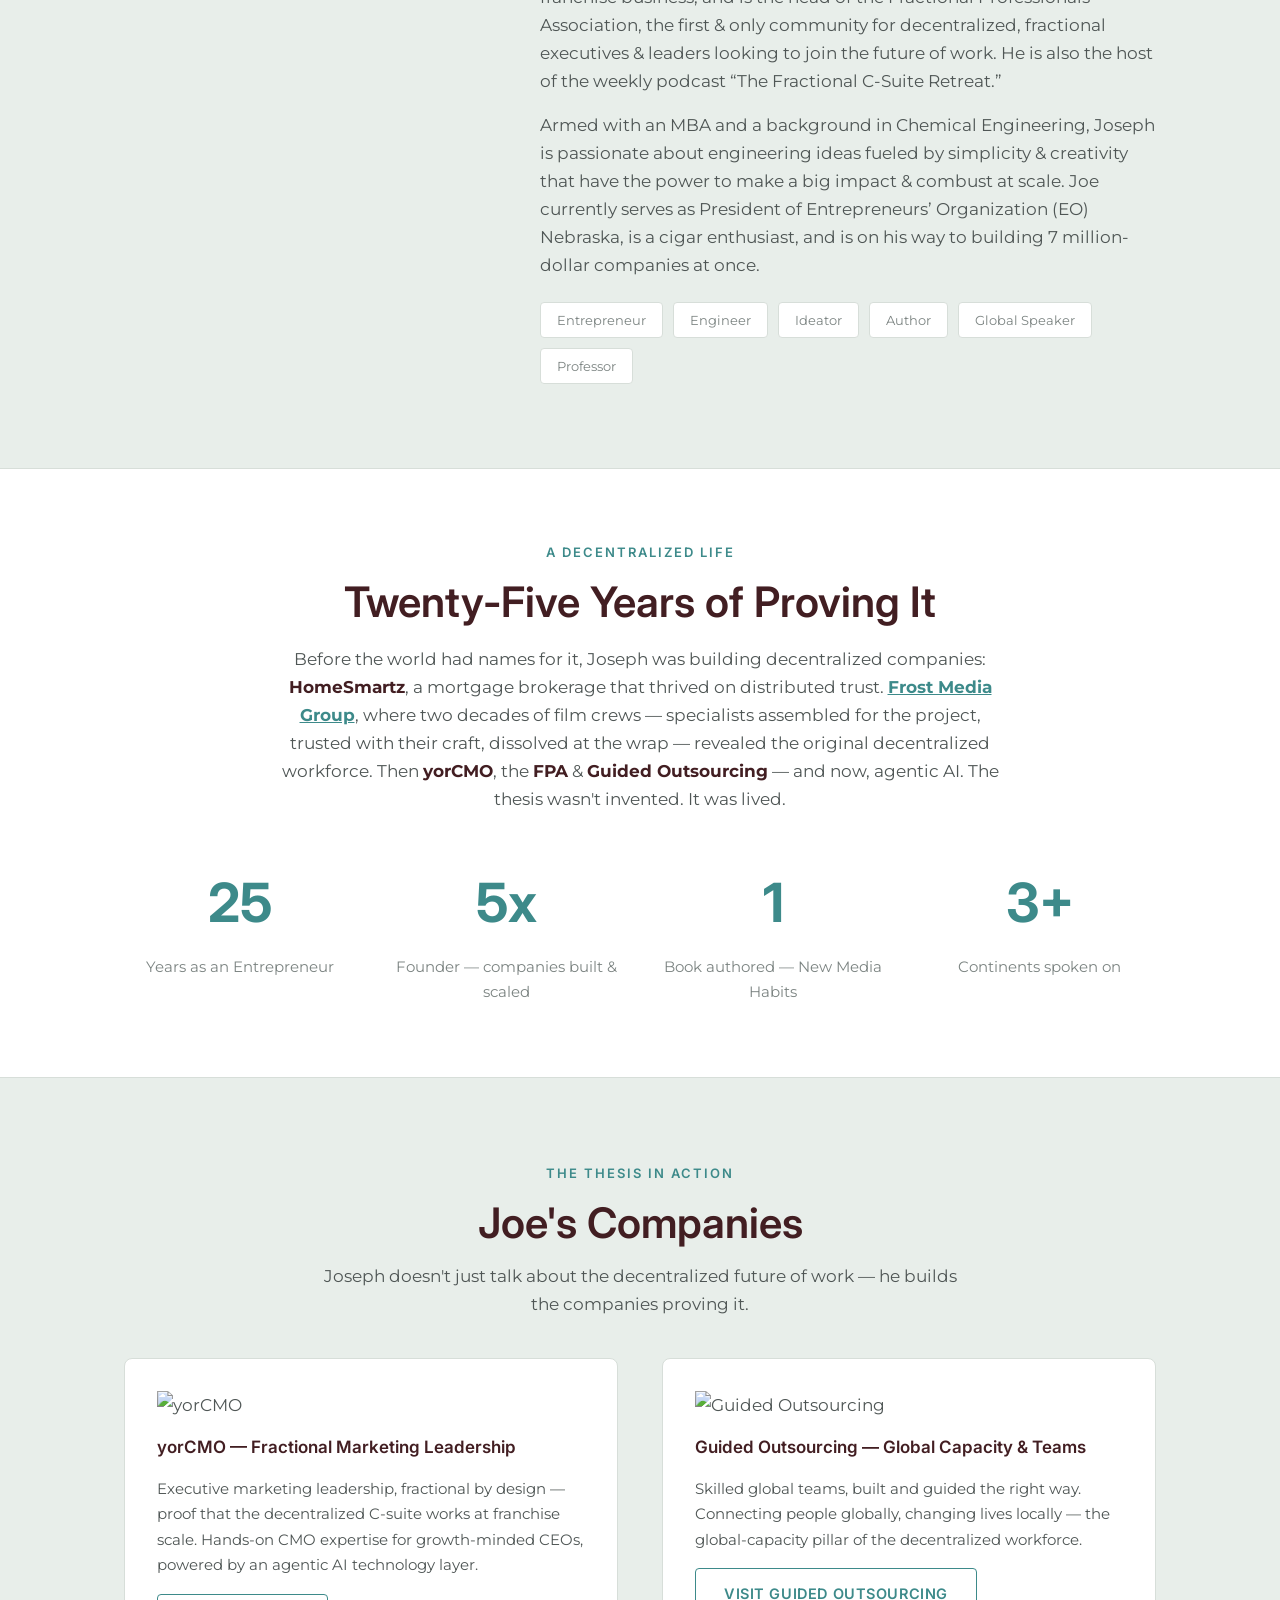
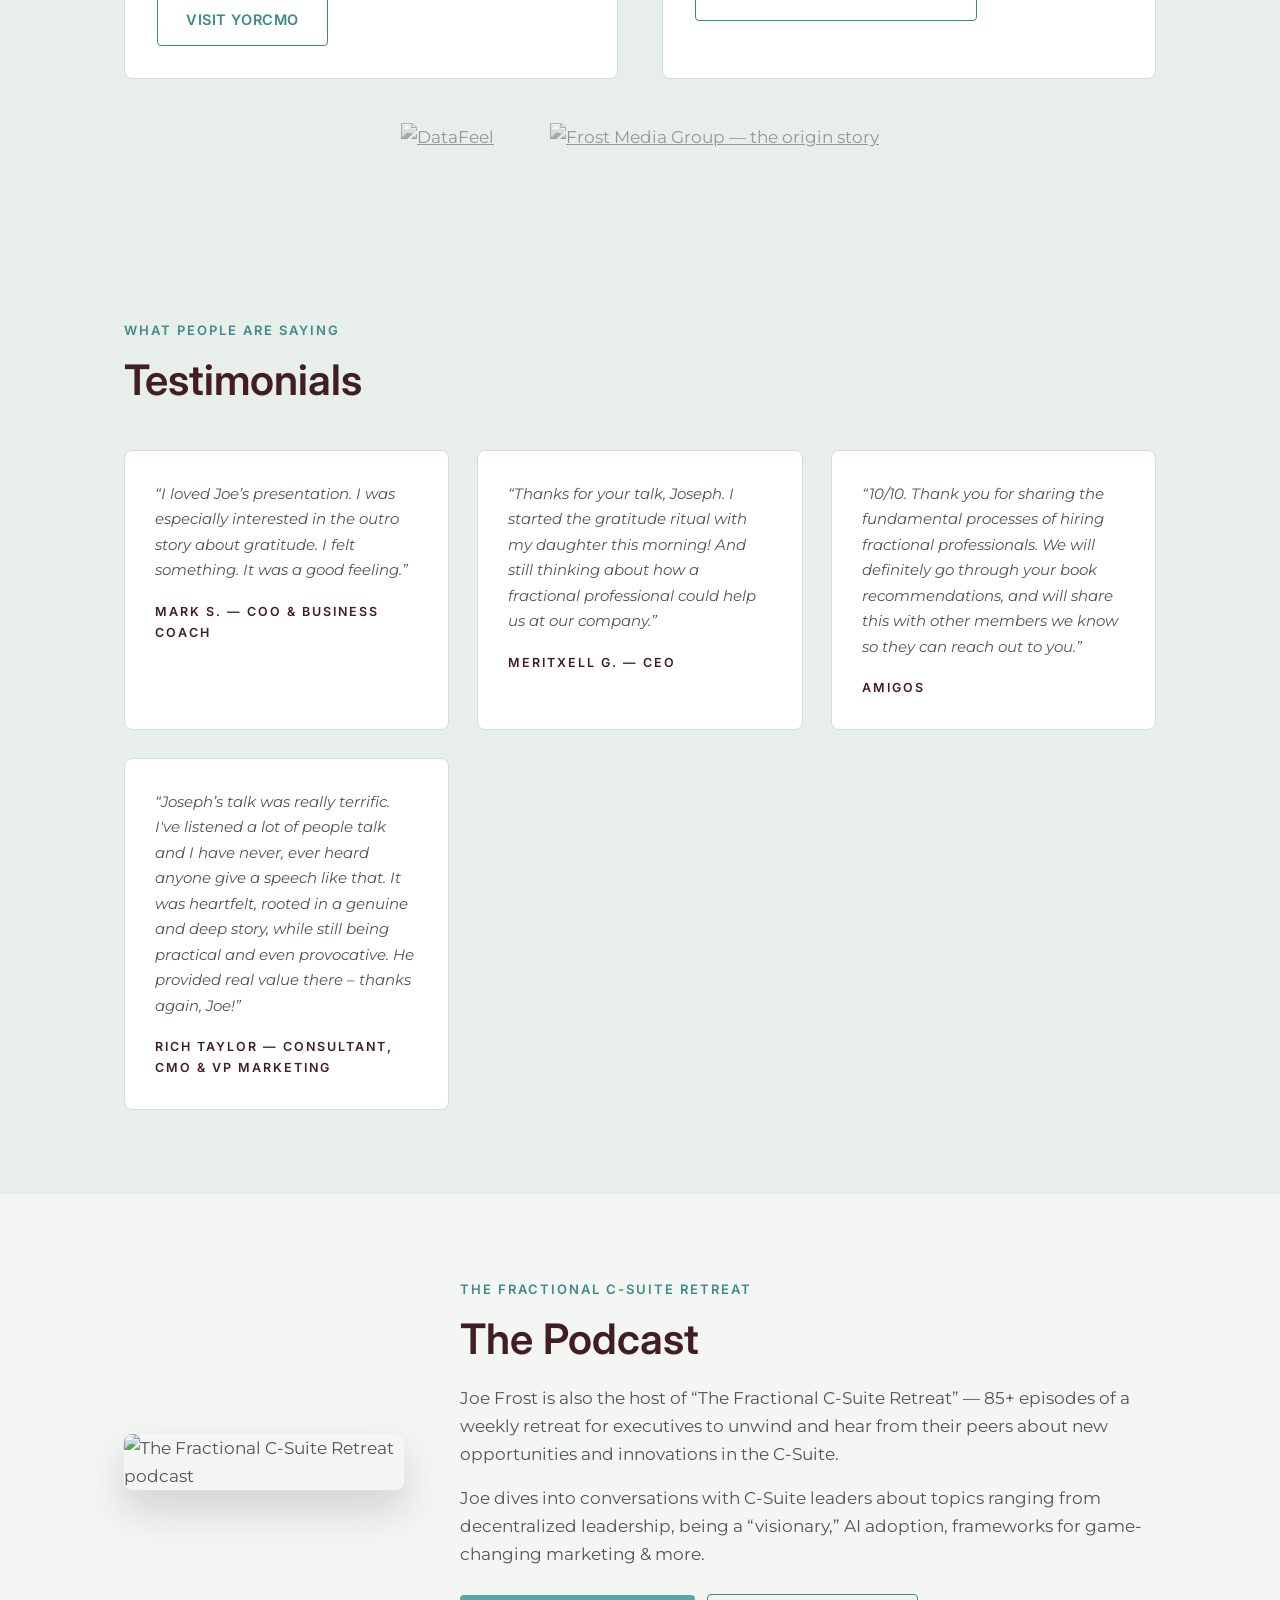
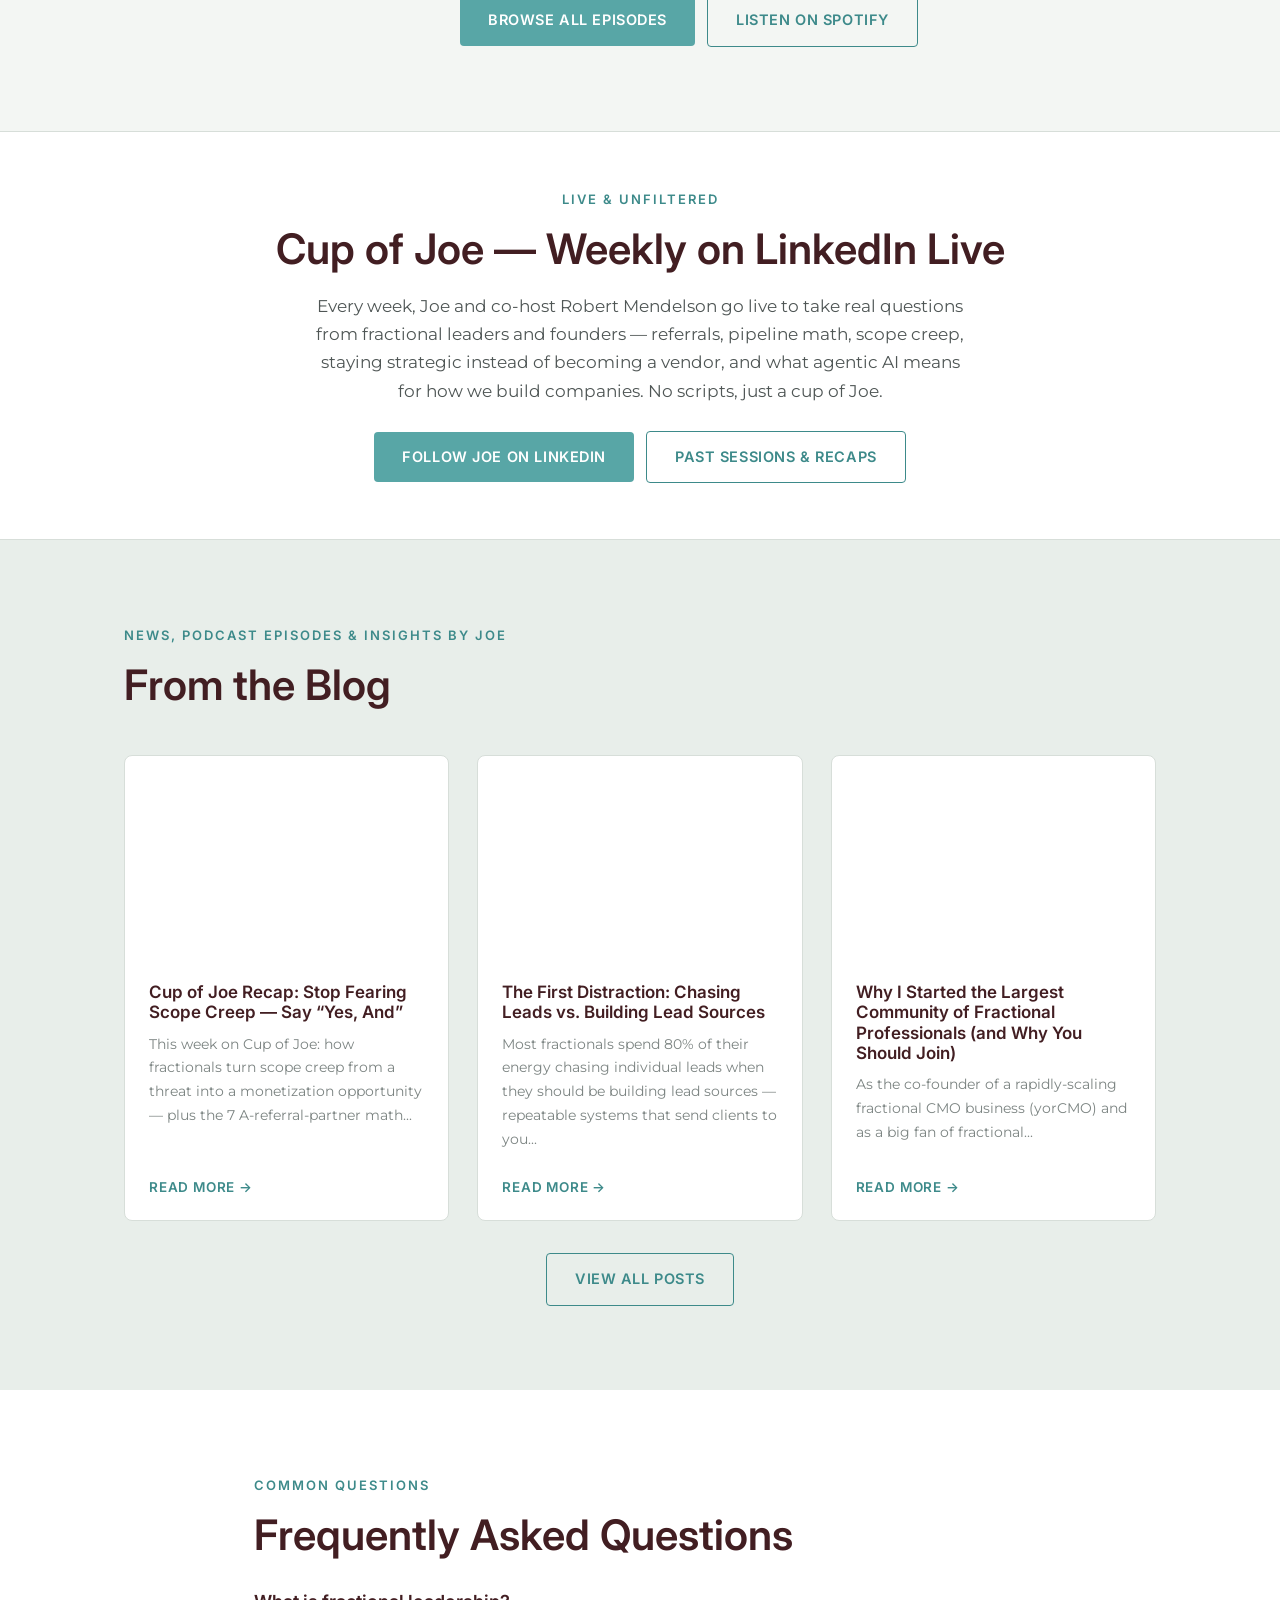
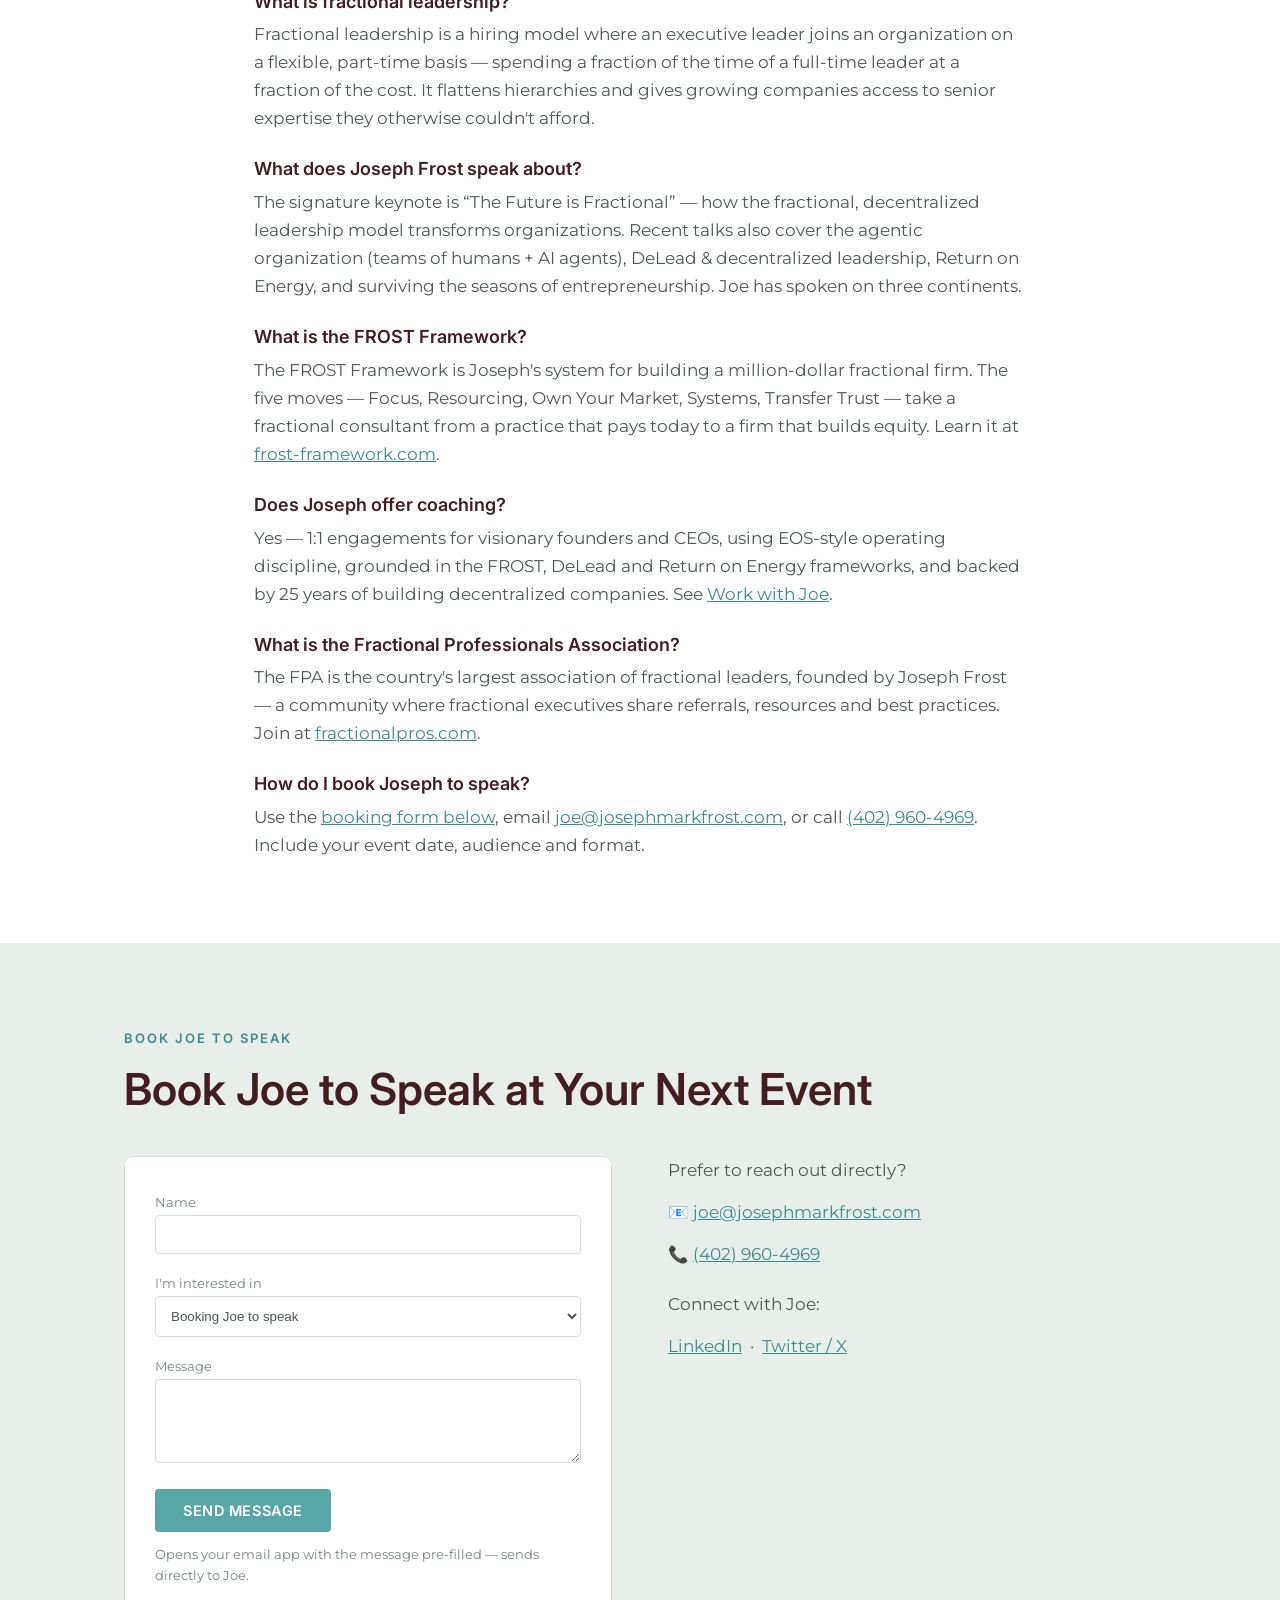
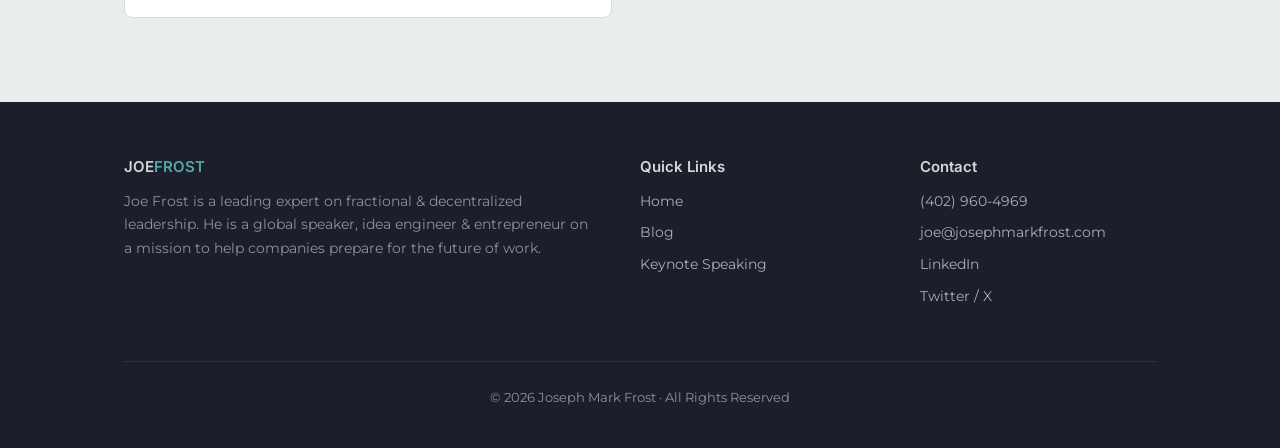
==== commit 88249f2a: "Match original palette: transparent nav over hero image, light contact section, navy (not near-black" ====
--- a/index.html
+++ b/index.html
@@ -428,25 +428,25 @@
 </section>
 
 <!-- CONTACT -->
-<section class="contact dark" id="contact-joe">
+<section class="contact" id="contact-joe">
   <div class="wrap">
     <div class="kicker">Book Joe to Speak</div>
     <h2>Book Joe to Speak at Your Next Event</h2>
     <div class="contact-grid">
       <!-- Interim form: opens a pre-filled email to joe@. Swap action for HubSpot/Formspree endpoint when chosen. -->
-      <form id="contact-form" style="background:var(--ink-soft);border:1px solid var(--line-dark);border-radius:var(--radius);padding:30px">
-        <label style="display:block;margin-bottom:14px"><span style="font-size:13px;color:#8c929c">Name</span><br>
-          <input id="cf-name" required style="width:100%;padding:11px;border-radius:4px;border:1px solid var(--line-dark);background:#12151c;color:#e9ecee"></label>
-        <label style="display:block;margin-bottom:14px"><span style="font-size:13px;color:#8c929c">I'm interested in</span><br>
-          <select id="cf-subject" style="width:100%;padding:11px;border-radius:4px;border:1px solid var(--line-dark);background:#12151c;color:#e9ecee">
+      <form id="contact-form" style="background:#fff;border:1px solid var(--line);border-radius:var(--radius);padding:30px">
+        <label style="display:block;margin-bottom:14px"><span style="font-size:13px;color:var(--text-dim)">Name</span><br>
+          <input id="cf-name" required style="width:100%;padding:11px;border-radius:4px;border:1px solid var(--line);background:#fff;color:var(--text)"></label>
+        <label style="display:block;margin-bottom:14px"><span style="font-size:13px;color:var(--text-dim)">I'm interested in</span><br>
+          <select id="cf-subject" style="width:100%;padding:11px;border-radius:4px;border:1px solid var(--line);background:#fff;color:var(--text)">
             <option>Booking Joe to speak</option>
             <option>Coaching with Joe</option>
             <option>Something else</option>
           </select></label>
-        <label style="display:block;margin-bottom:18px"><span style="font-size:13px;color:#8c929c">Message</span><br>
-          <textarea id="cf-msg" rows="4" required style="width:100%;padding:11px;border-radius:4px;border:1px solid var(--line-dark);background:#12151c;color:#e9ecee"></textarea></label>
+        <label style="display:block;margin-bottom:18px"><span style="font-size:13px;color:var(--text-dim)">Message</span><br>
+          <textarea id="cf-msg" rows="4" required style="width:100%;padding:11px;border-radius:4px;border:1px solid var(--line);background:#fff;color:var(--text)"></textarea></label>
         <button type="submit" class="btn" style="border:0;cursor:pointer">Send Message</button>
-        <p style="font-size:12.5px;color:#8c929c;margin-top:12px">Opens your email app with the message pre-filled — sends directly to Joe.</p>
+        <p style="font-size:12.5px;color:var(--text-dim);margin-top:12px">Opens your email app with the message pre-filled — sends directly to Joe.</p>
       </form>
       <div class="direct">
         <p>Prefer to reach out directly?</p>
--- a/styles.css
+++ b/styles.css
@@ -42,12 +42,14 @@
 section { padding: 84px 0; }
 
 /* ---------- Nav ---------- */
+/* Transparent nav overlaid on the hero image (like the original). Pages without a
+   dark hero get the .header-solid modifier so the white logo stays legible. */
 header.site {
-  position: sticky; top: 0; z-index: 50;
-  background: rgba(27,31,41,.94); backdrop-filter: blur(8px);
-  border-bottom: 1px solid var(--line-dark);
-}
-header.site .wrap { display: flex; align-items: center; gap: 28px; height: 68px; }
+  position: absolute; top: 0; left: 0; right: 0; z-index: 50;
+  background: transparent;
+}
+header.site.header-solid { position: sticky; background: var(--ink); }
+header.site .wrap { display: flex; align-items: center; gap: 28px; height: 74px; }
 .logo { font-family: "Inter", sans-serif; font-weight: 700; color: #fff; text-decoration: none; font-size: 20px; letter-spacing: .04em; display: flex; align-items: center; }
 .logo img { height: 40px; width: auto; display: block; }
 .logo span { color: var(--gold); }
@@ -164,21 +166,16 @@
 .post-card p { font-size: 14px; color: var(--text-dim); }
 .post-card .more { margin-top: auto; padding: 0 24px 22px; color: var(--gold-deep); font-weight: 600; font-size: 13.5px; text-transform: uppercase; letter-spacing: .06em; font-family: "Inter", sans-serif; }
 
-/* ---------- Contact ---------- */
-.contact { background: var(--ink); color: var(--paper); }
-.contact .kicker { color: var(--gold); }
-.contact h2 { color: #fff; font-size: clamp(30px, 4.5vw, 44px); }
+/* ---------- Contact (light, like the original) ---------- */
+.contact { background: var(--paper-dim); }
+.contact .kicker { color: var(--gold-deep); }
+.contact h2 { font-size: clamp(30px, 4.5vw, 44px); }
 .contact-grid { display: grid; grid-template-columns: 1fr 1fr; gap: 56px; margin-top: 40px; align-items: start; }
-.placeholder-form {
-  border: 2px dashed var(--line-dark); border-radius: var(--radius);
-  padding: 44px 32px; text-align: center; color: #8c929c; background: var(--ink-soft);
-}
-.placeholder-form strong { color: var(--gold); display: block; margin-bottom: 8px; font-family: "Inter", sans-serif; }
-.contact .direct p { color: #b6bbc3; margin-bottom: 14px; }
-.contact .direct a { color: var(--gold); }
+.contact .direct p { color: var(--text); margin-bottom: 14px; }
+.contact .direct a { color: var(--gold-deep); }
 
 /* ---------- Footer ---------- */
-footer.site { background: #14171f; color: #8c929c; padding: 56px 0 40px; font-size: 14px; }
+footer.site { background: var(--ink); color: #8c929c; padding: 56px 0 40px; font-size: 14px; }
 footer.site .cols { display: grid; grid-template-columns: 2fr 1fr 1fr; gap: 44px; }
 footer.site h4 { color: #d3d7db; font-size: 15px; margin-bottom: 14px; }
 footer.site a { color: #a9aeb6; text-decoration: none; }
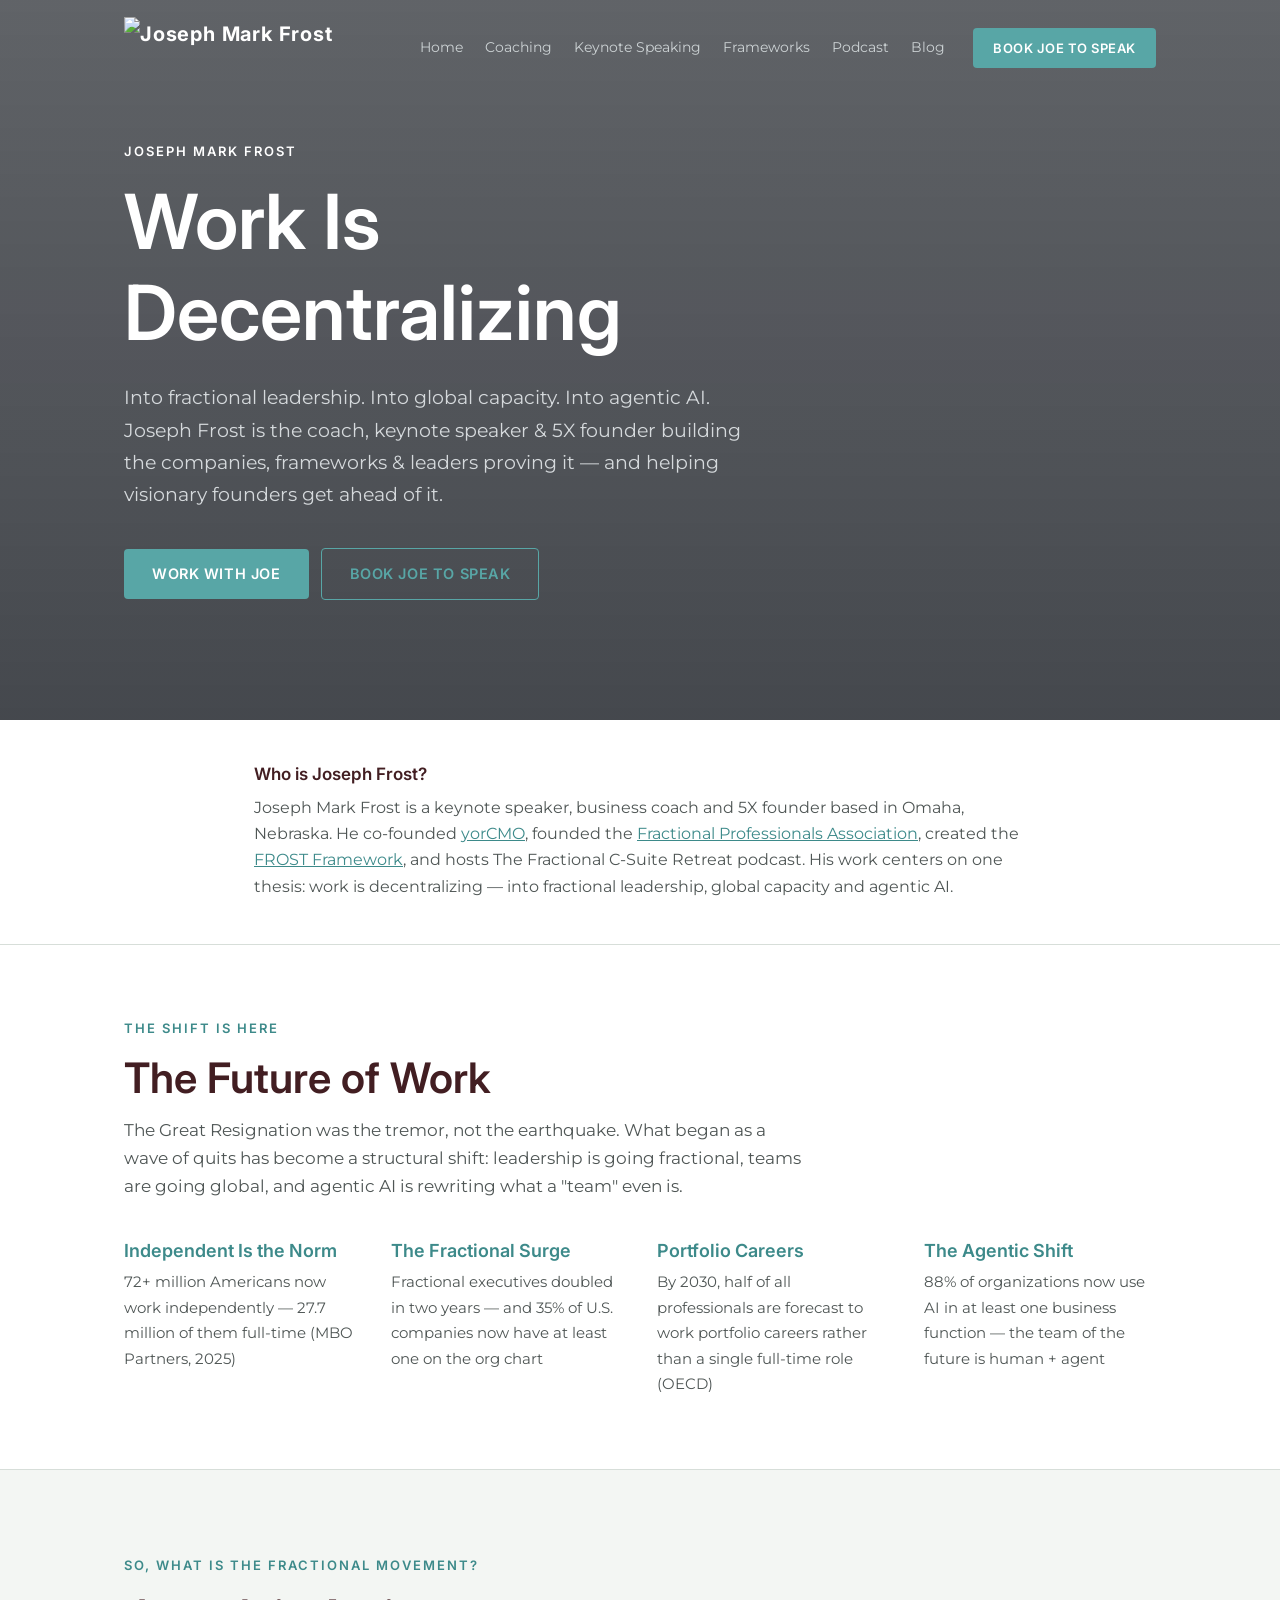
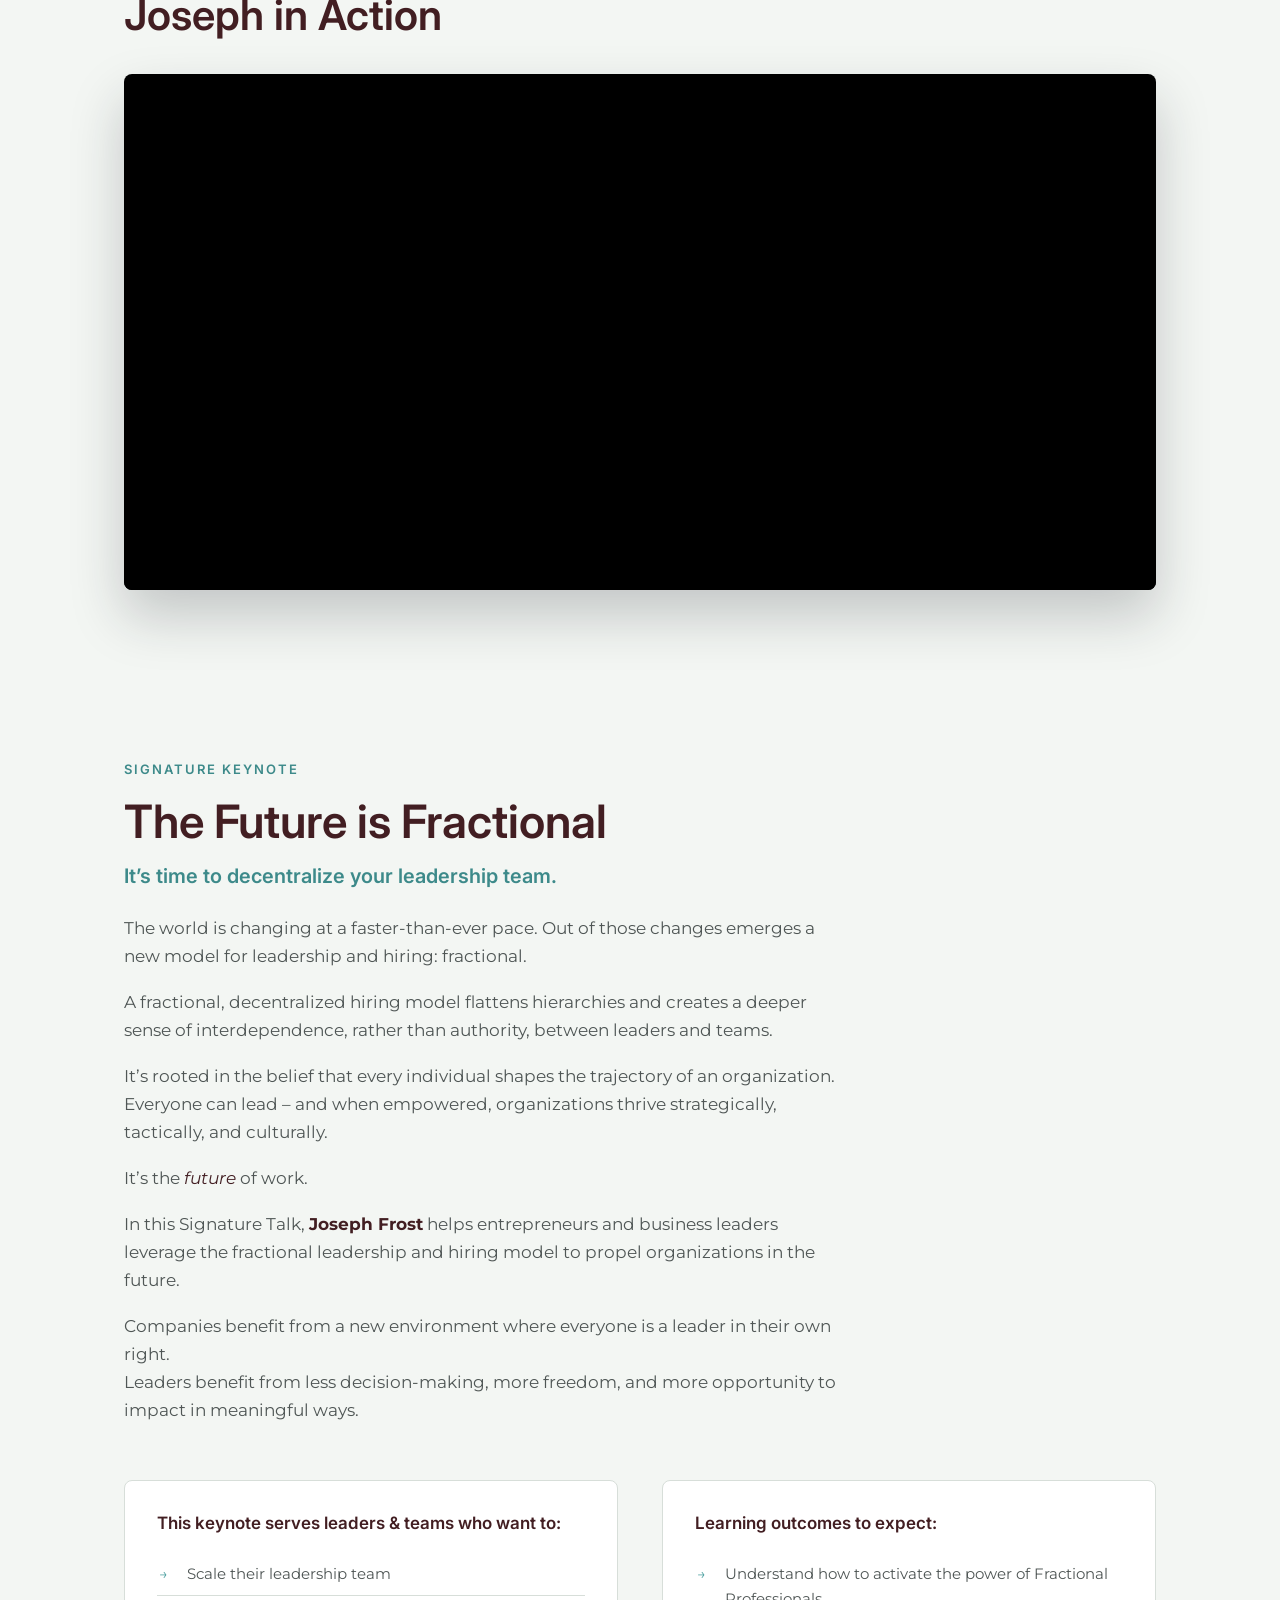
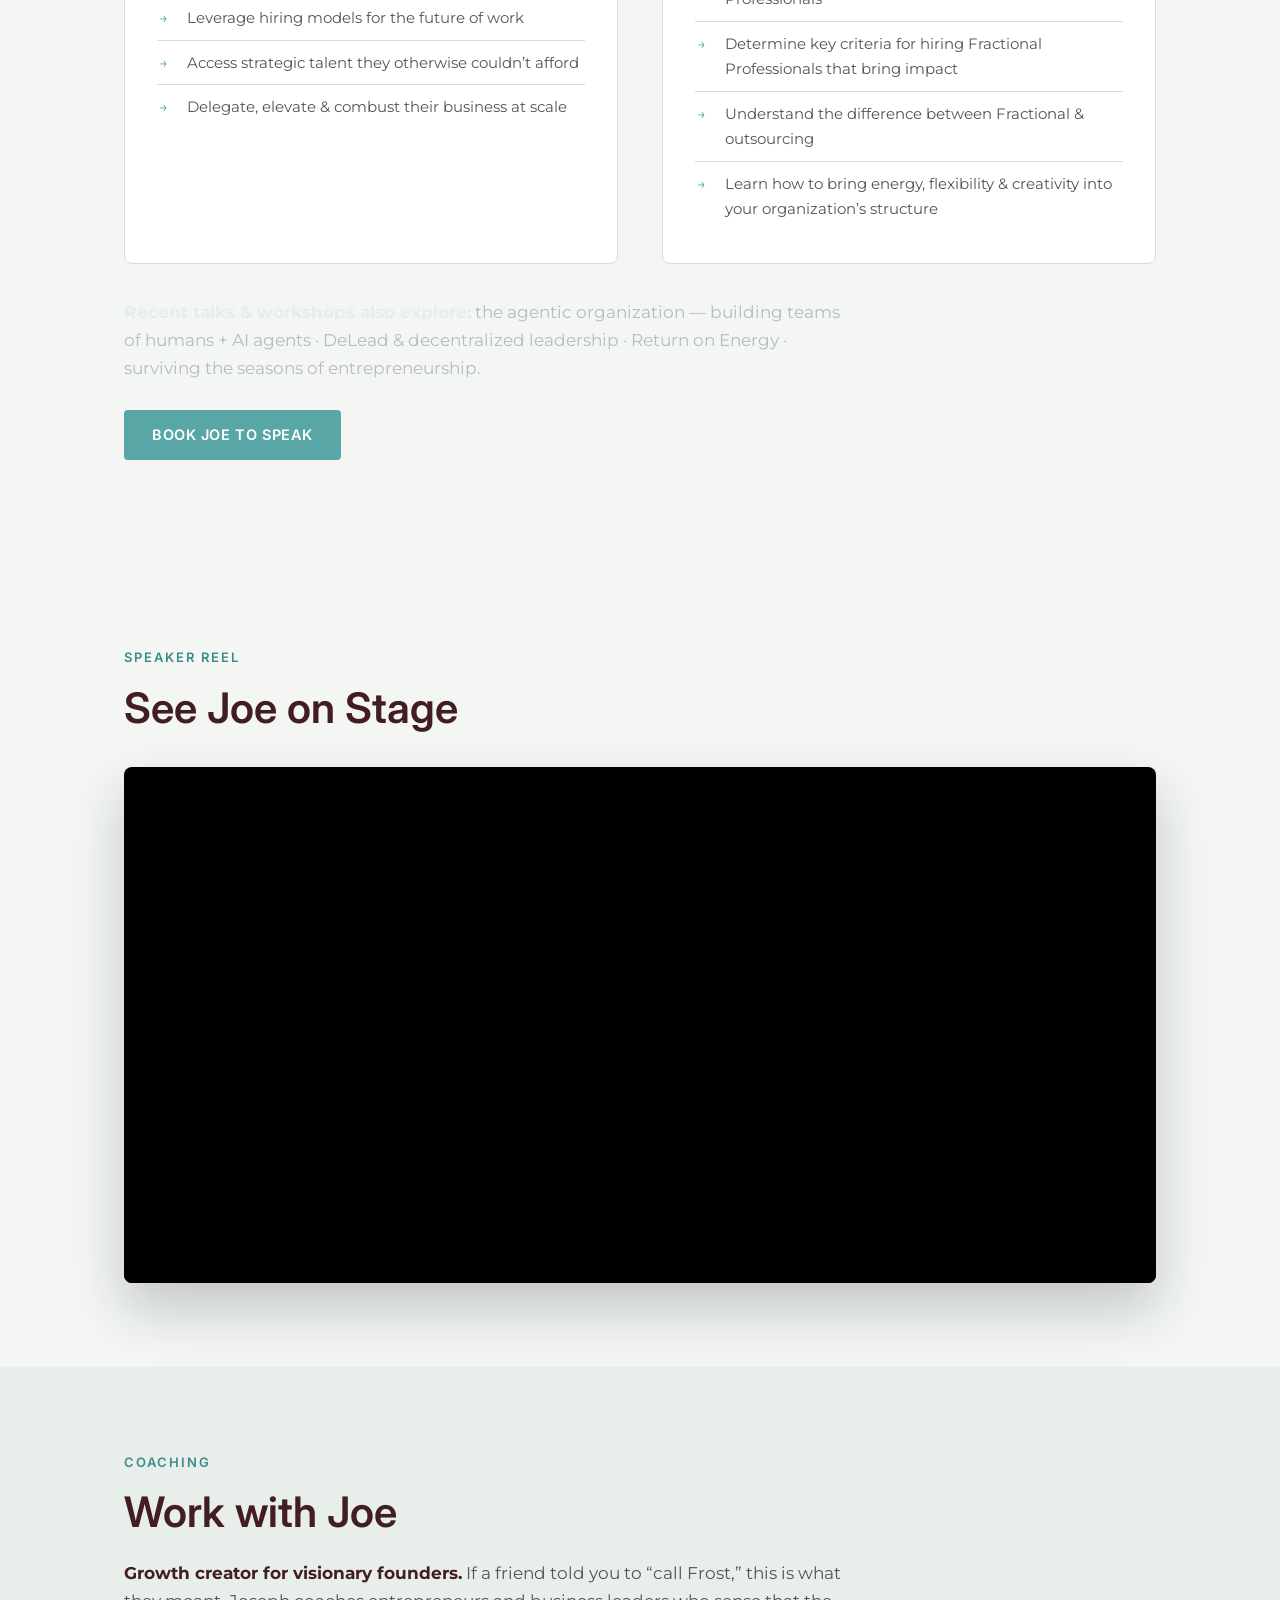
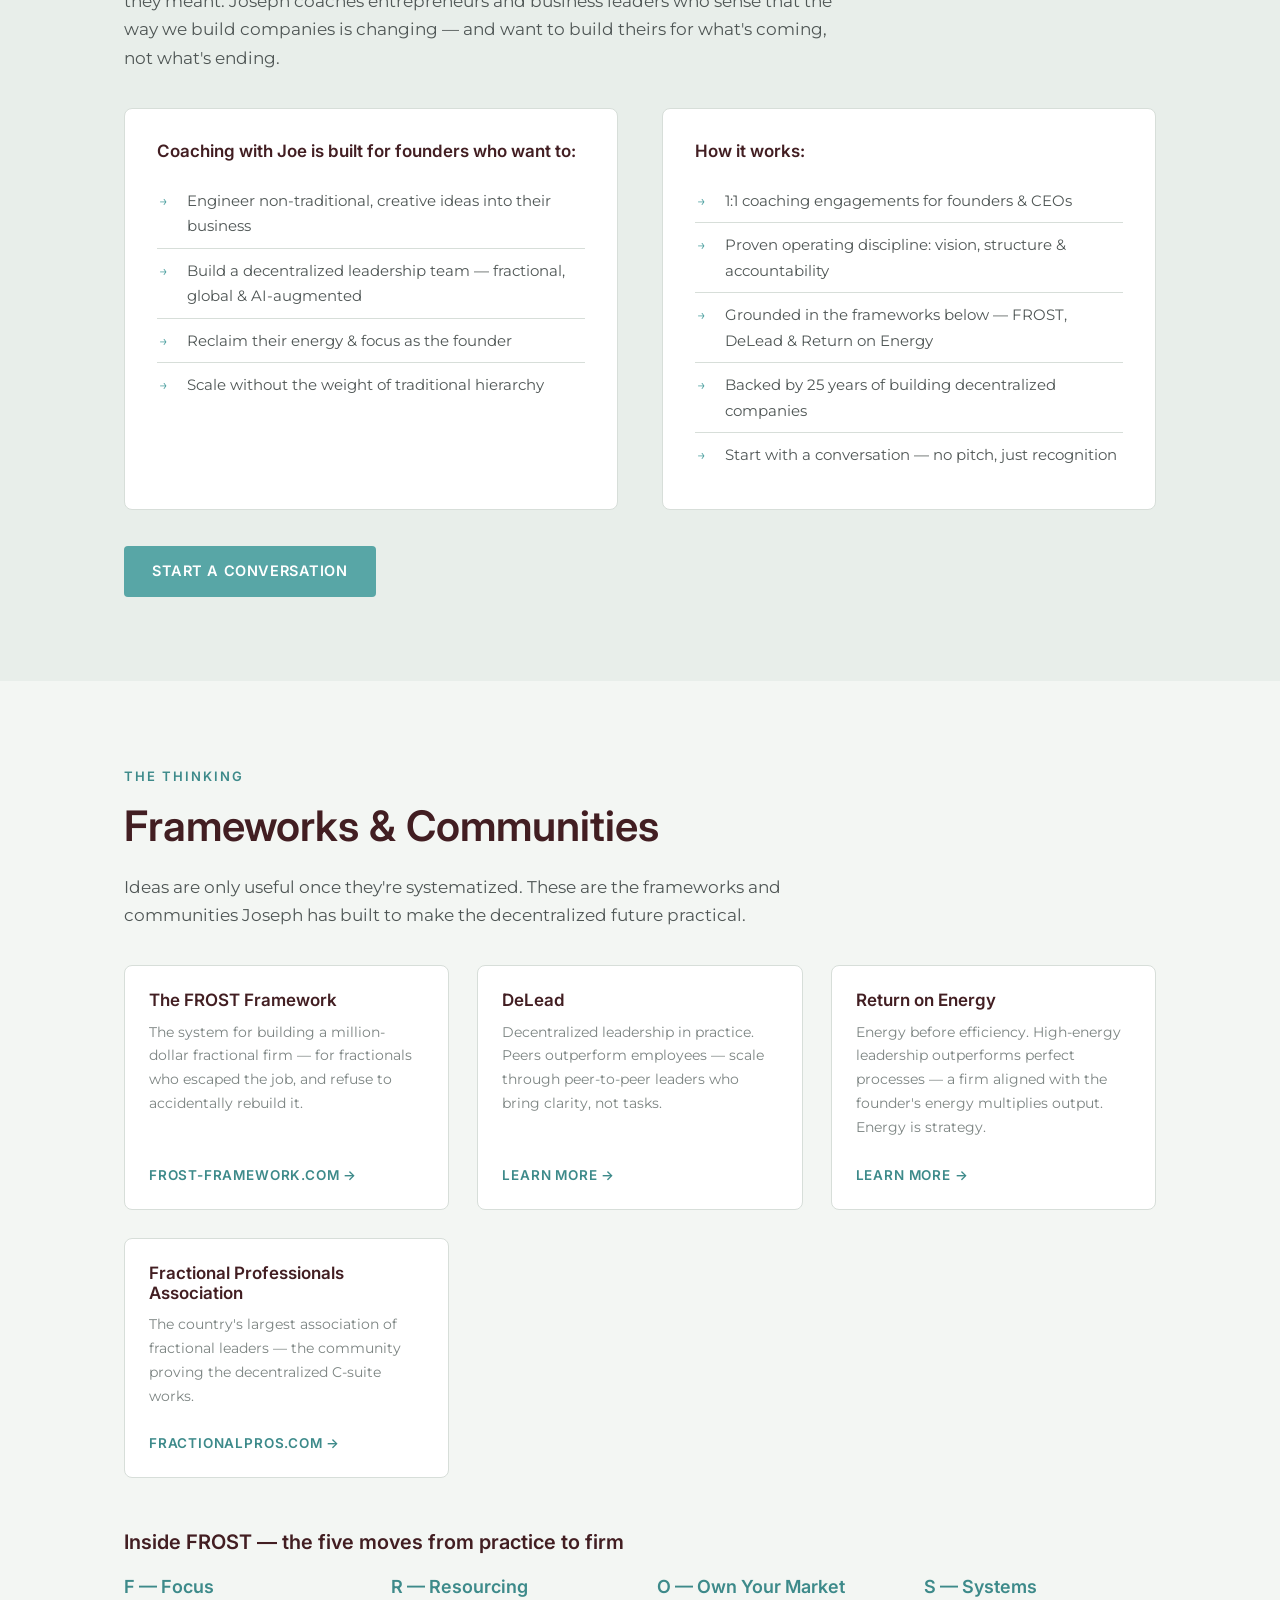
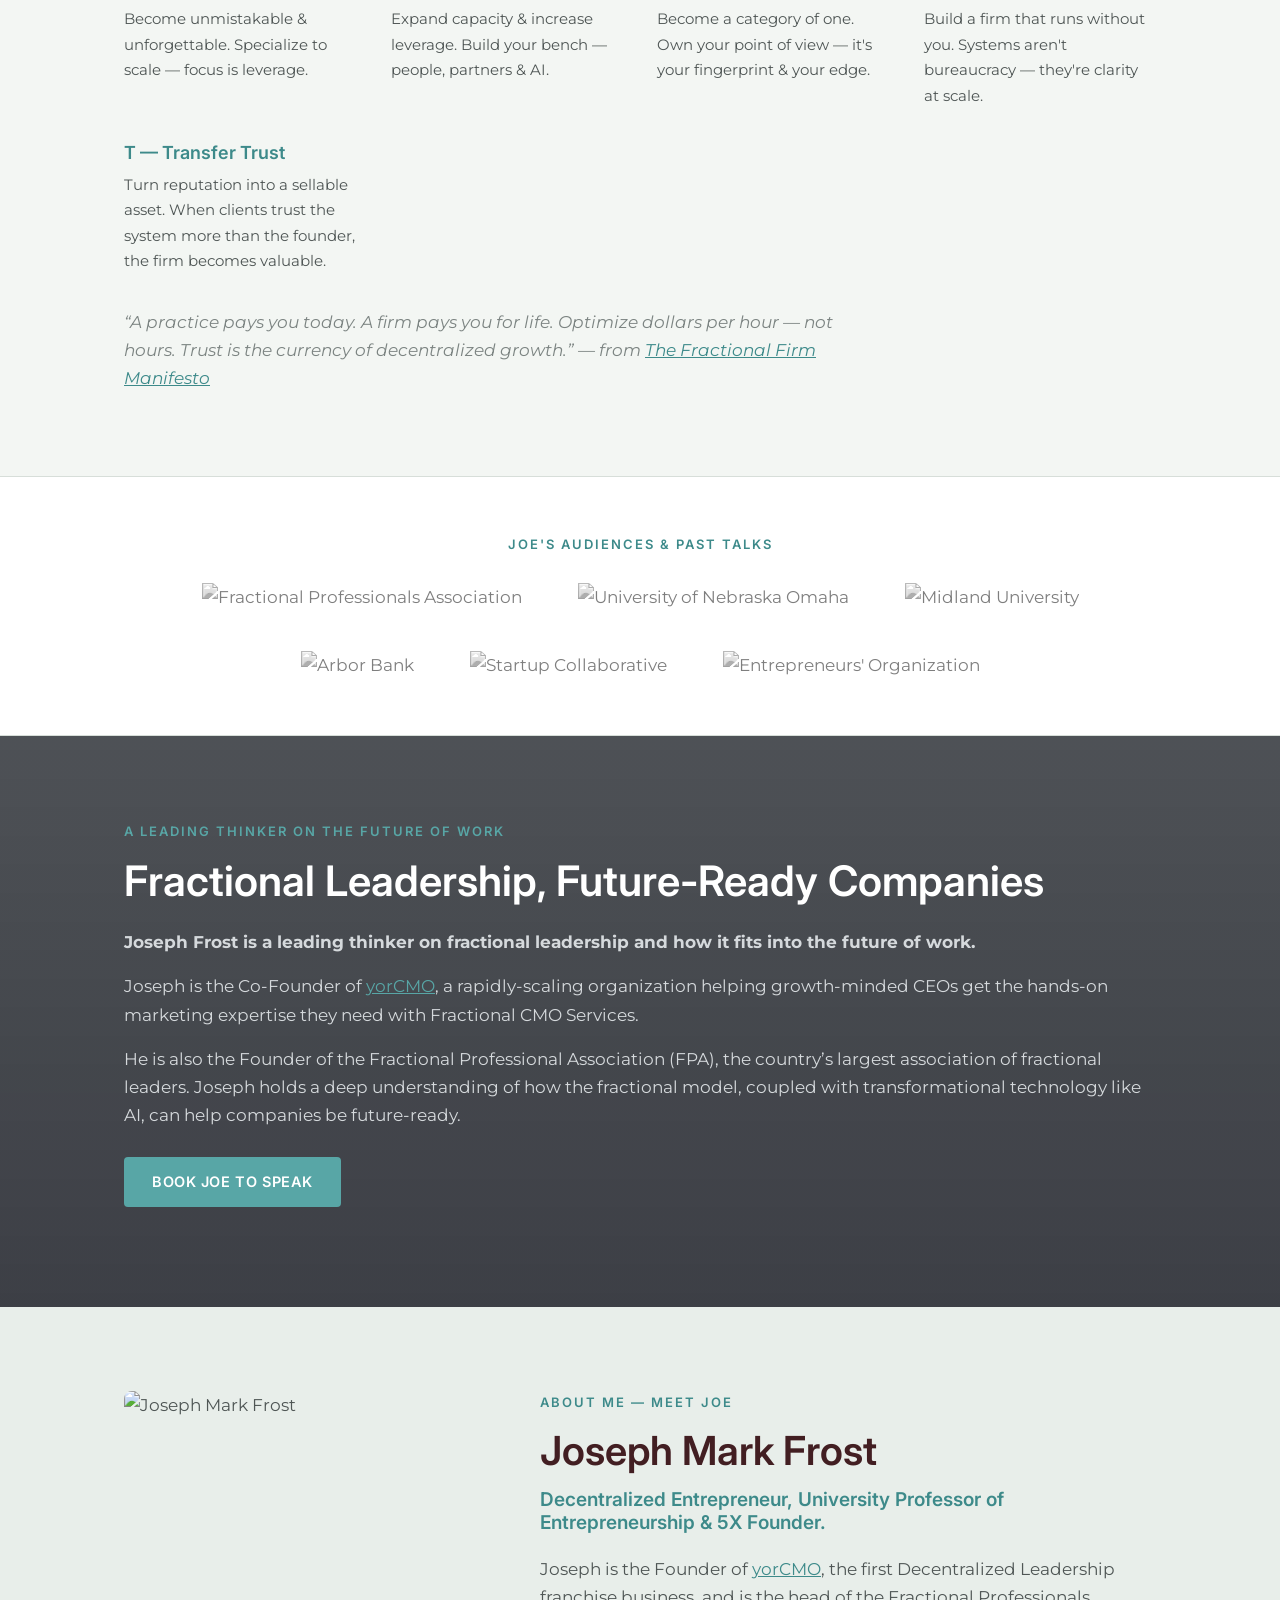
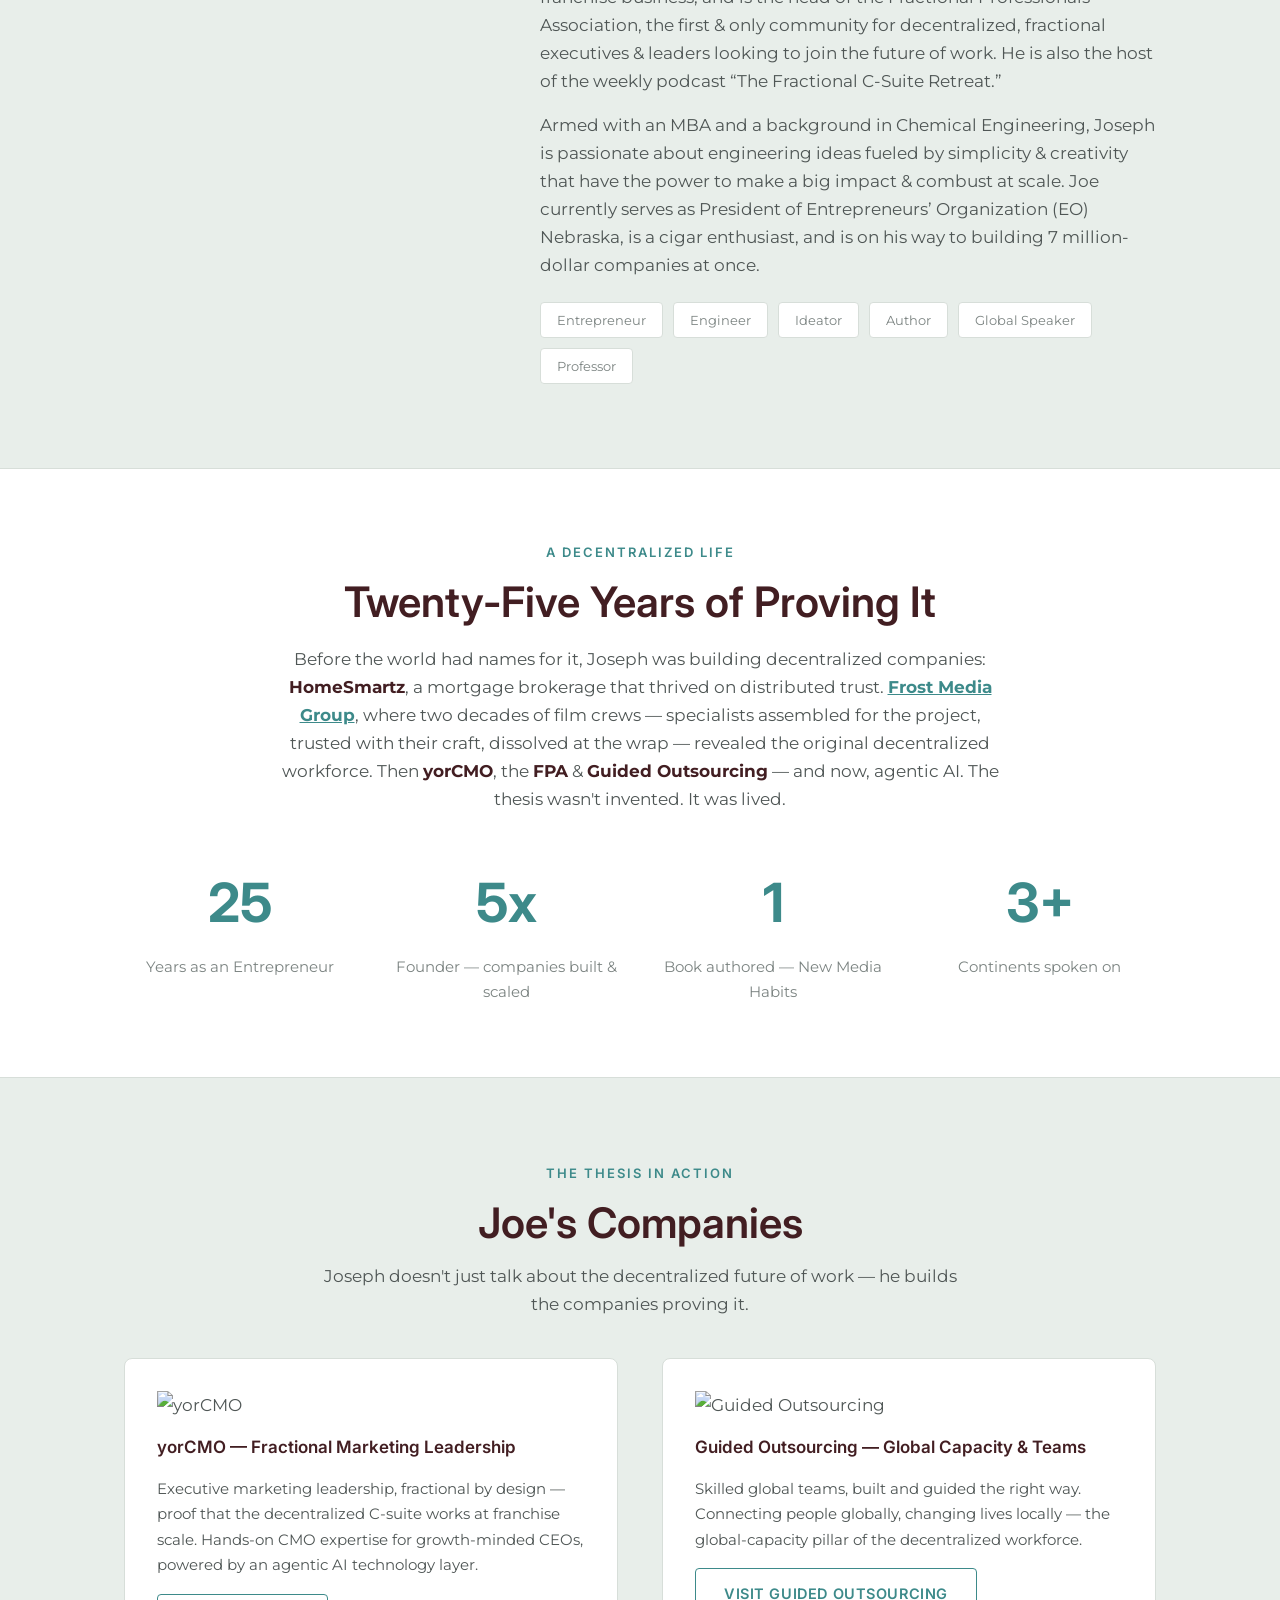
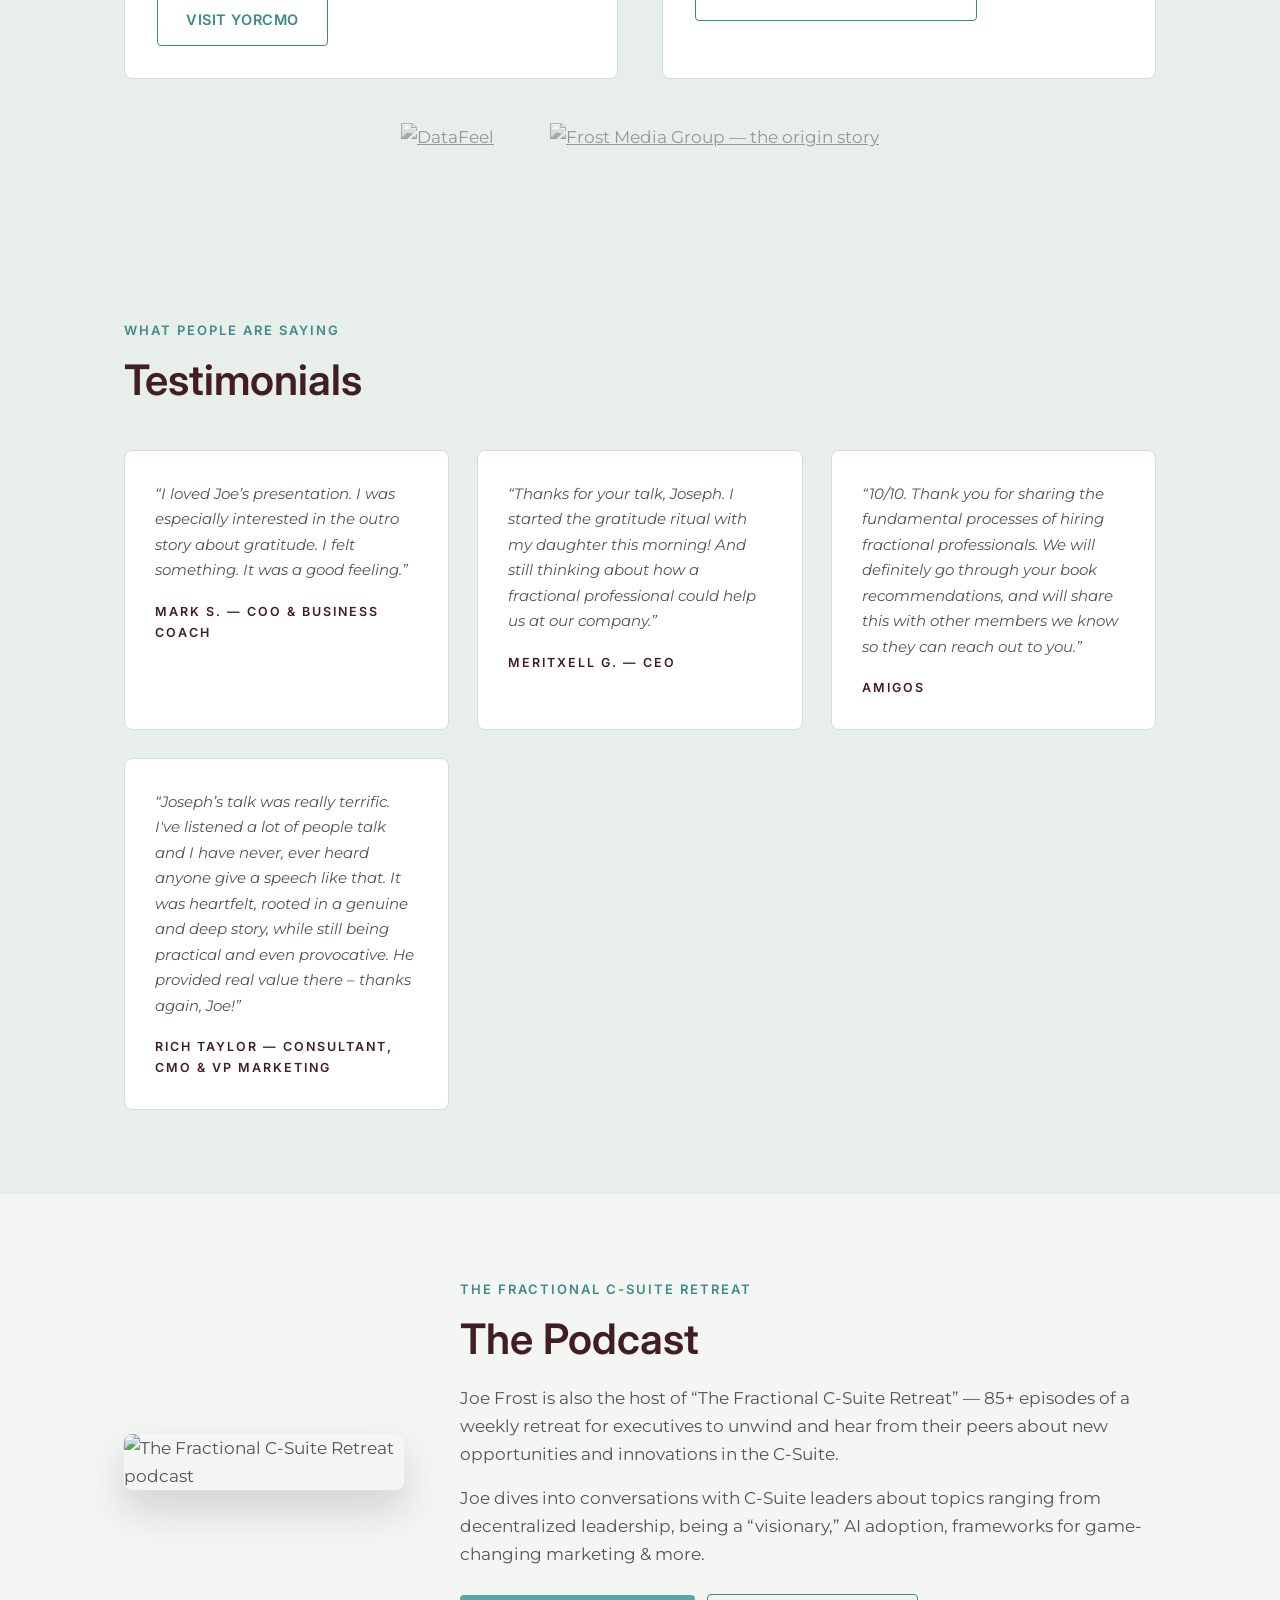
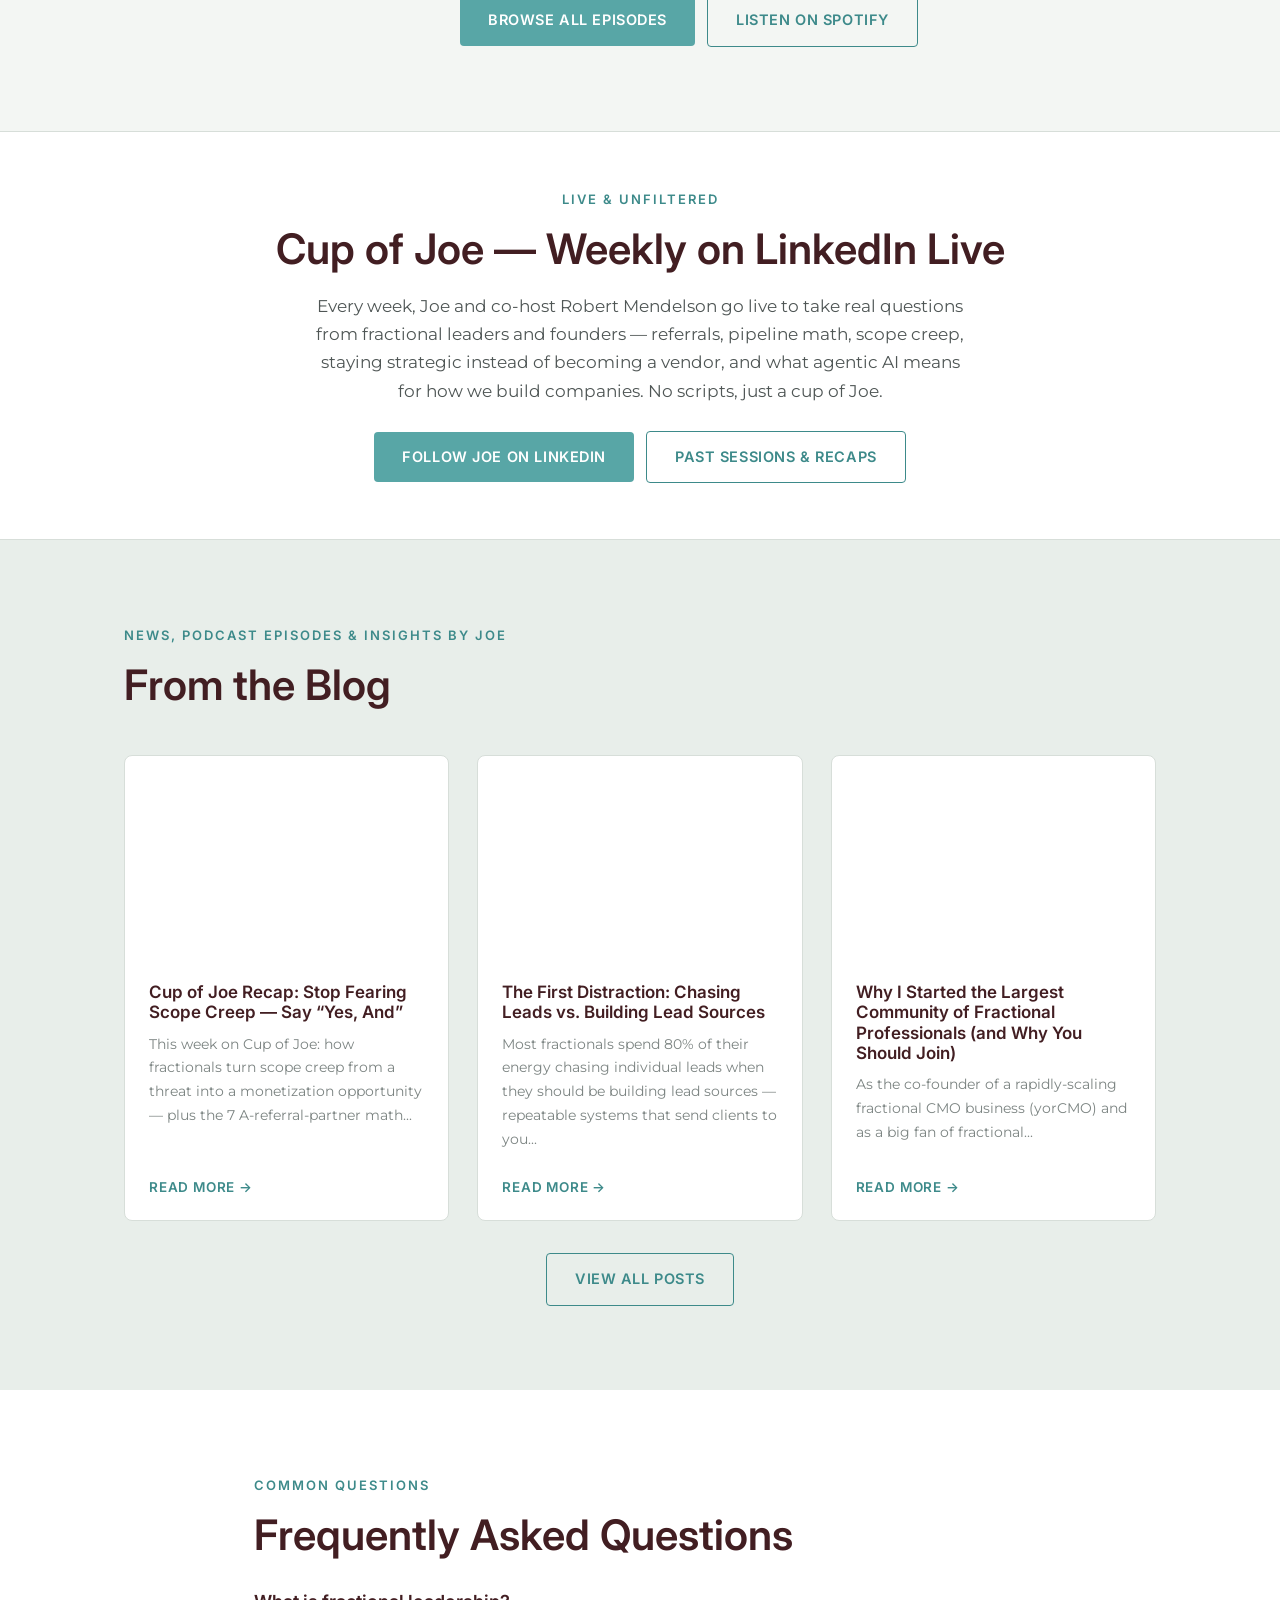
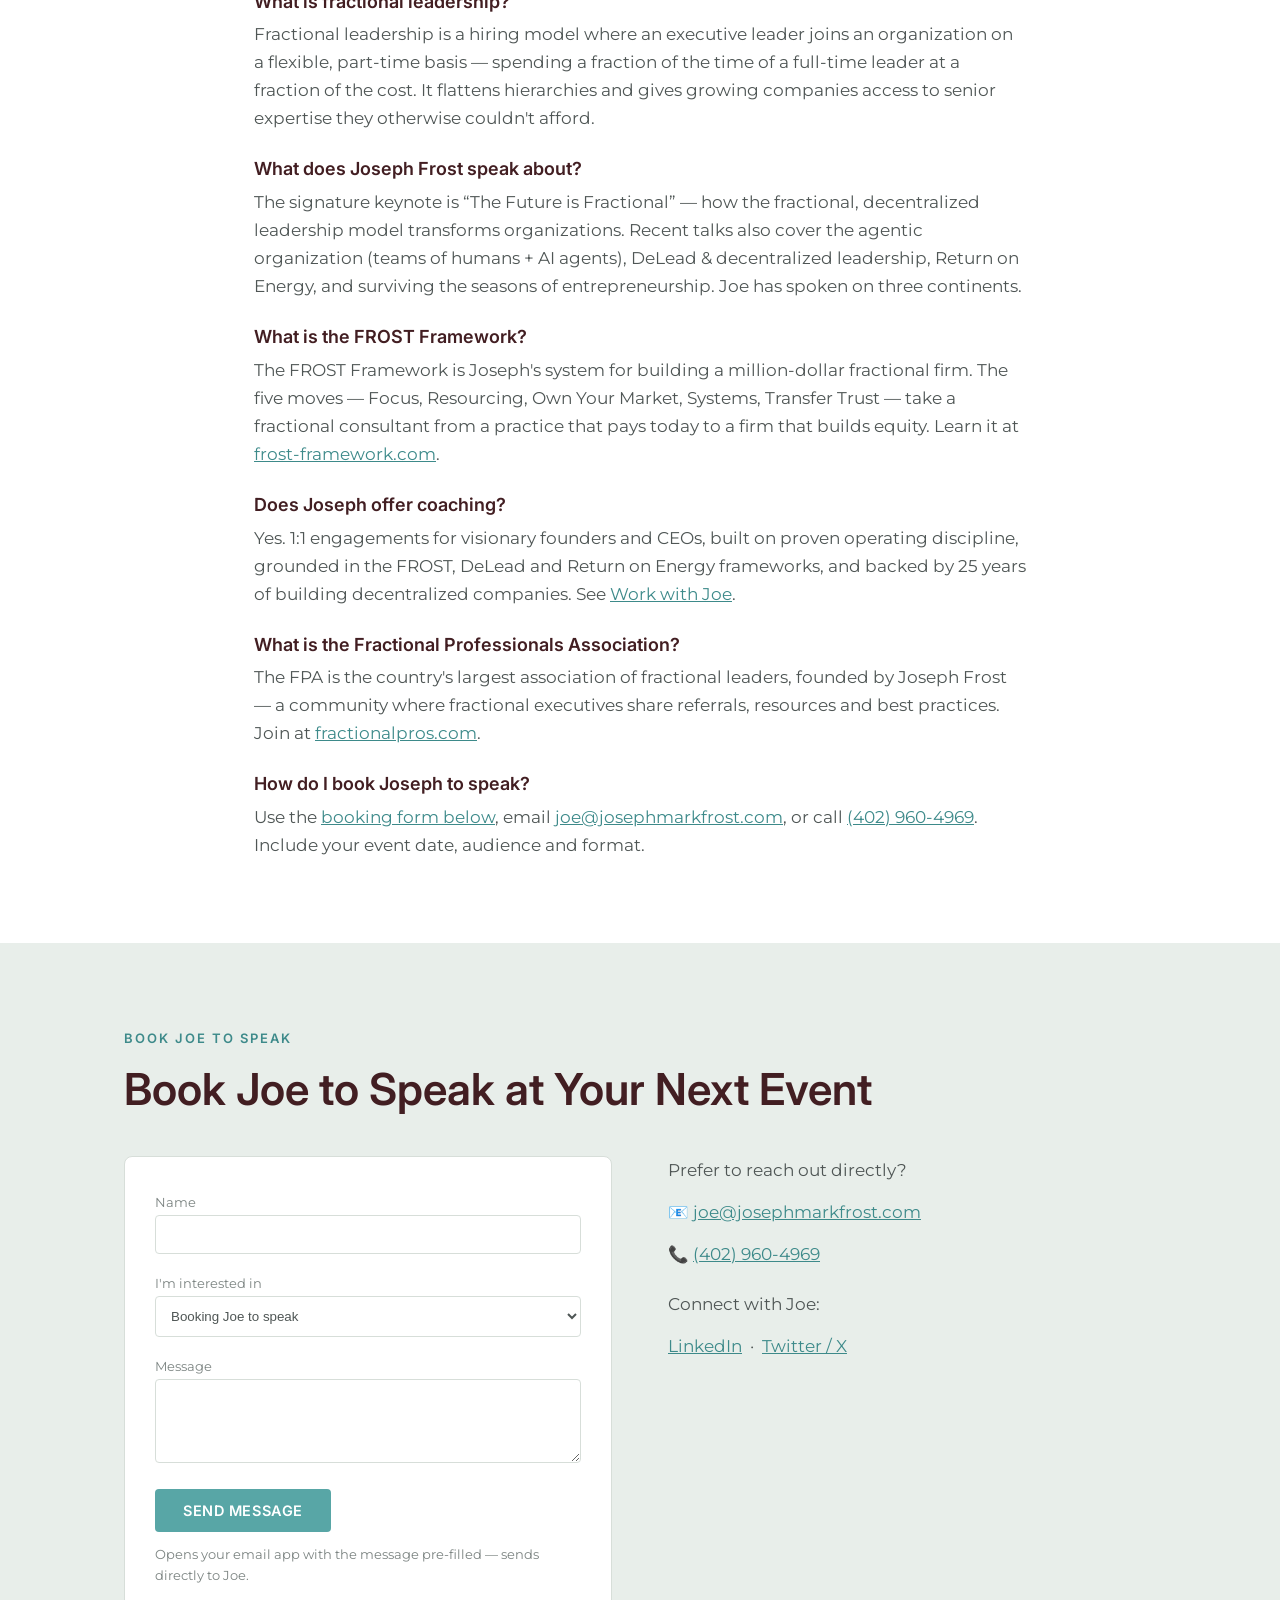
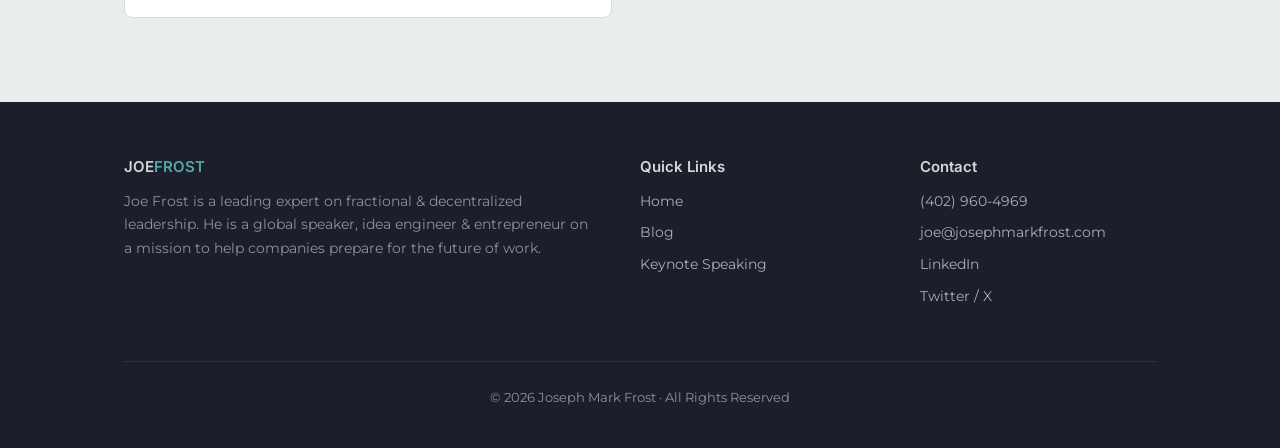
==== commit a973fa6e: "Remove specific EOS mentions from coaching copy" ====
--- a/index.html
+++ b/index.html
@@ -58,7 +58,7 @@
         {"@type": "Question", "name": "What is fractional leadership?", "acceptedAnswer": {"@type": "Answer", "text": "Fractional leadership is a hiring model where an executive leader joins an organization on a flexible, part-time basis — spending a fraction of the time of a full-time leader at a fraction of the cost. It flattens hierarchies and gives growing companies access to senior expertise they otherwise couldn't afford."}},
         {"@type": "Question", "name": "What does Joseph Frost speak about?", "acceptedAnswer": {"@type": "Answer", "text": "Joseph's signature keynote is 'The Future is Fractional' — how the fractional, decentralized leadership model transforms organizations. Recent talks and workshops also cover the agentic organization (teams of humans + AI agents), DeLead and decentralized leadership, Return on Energy, and surviving the seasons of entrepreneurship. He has spoken on three continents."}},
         {"@type": "Question", "name": "What is the FROST Framework?", "acceptedAnswer": {"@type": "Answer", "text": "The FROST Framework is Joseph Frost's system for building a million-dollar fractional firm. The five moves are Focus, Resourcing, Own Your Market, Systems, and Transfer Trust — taking a fractional consultant from a practice that pays today to a firm that builds equity. It's taught at frost-framework.com."}},
-        {"@type": "Question", "name": "Does Joseph Frost offer coaching?", "acceptedAnswer": {"@type": "Answer", "text": "Yes. Joseph coaches visionary founders and CEOs in 1:1 engagements using EOS-style operating discipline, grounded in the FROST, DeLead and Return on Energy frameworks, and backed by 25 years of building decentralized companies."}},
+        {"@type": "Question", "name": "Does Joseph Frost offer coaching?", "acceptedAnswer": {"@type": "Answer", "text": "Yes. Joseph coaches visionary founders and CEOs in 1:1 engagements built on proven operating discipline, grounded in the FROST, DeLead and Return on Energy frameworks, and backed by 25 years of building decentralized companies."}},
         {"@type": "Question", "name": "How do I book Joseph Frost to speak?", "acceptedAnswer": {"@type": "Answer", "text": "Use the booking form at josephmarkfrost.com, email joe@josephmarkfrost.com, or call (402) 960-4969. Include your event date, audience and format."}}
       ]
     }
@@ -199,7 +199,7 @@
         <h4 style="color:var(--heading)">How it works:</h4>
         <ul>
           <li>1:1 coaching engagements for founders &amp; CEOs</li>
-          <li>EOS-style operating discipline — vision, structure &amp; accountability</li>
+          <li>Proven operating discipline: vision, structure &amp; accountability</li>
           <li>Grounded in the frameworks below — FROST, DeLead &amp; Return on Energy</li>
           <li>Backed by 25 years of building decentralized companies</li>
           <li>Start with a conversation — no pitch, just recognition</li>
@@ -419,7 +419,7 @@
     <h3 style="font-size:18px;margin:26px 0 8px">What is the FROST Framework?</h3>
     <p>The FROST Framework is Joseph's system for building a million-dollar fractional firm. The five moves — Focus, Resourcing, Own Your Market, Systems, Transfer Trust — take a fractional consultant from a practice that pays today to a firm that builds equity. Learn it at <a href="https://frost-framework.com">frost-framework.com</a>.</p>
     <h3 style="font-size:18px;margin:26px 0 8px">Does Joseph offer coaching?</h3>
-    <p>Yes — 1:1 engagements for visionary founders and CEOs, using EOS-style operating discipline, grounded in the FROST, DeLead and Return on Energy frameworks, and backed by 25 years of building decentralized companies. See <a href="#coaching">Work with Joe</a>.</p>
+    <p>Yes. 1:1 engagements for visionary founders and CEOs, built on proven operating discipline, grounded in the FROST, DeLead and Return on Energy frameworks, and backed by 25 years of building decentralized companies. See <a href="#coaching">Work with Joe</a>.</p>
     <h3 style="font-size:18px;margin:26px 0 8px">What is the Fractional Professionals Association?</h3>
     <p>The FPA is the country's largest association of fractional leaders, founded by Joseph Frost — a community where fractional executives share referrals, resources and best practices. Join at <a href="https://fractionalpros.com/">fractionalpros.com</a>.</p>
     <h3 style="font-size:18px;margin:26px 0 8px">How do I book Joseph to speak?</h3>
--- a/styles.css
+++ b/styles.css
@@ -49,9 +49,9 @@
   background: transparent;
 }
 header.site.header-solid { position: sticky; background: var(--ink); }
-header.site .wrap { display: flex; align-items: center; gap: 28px; height: 74px; }
+header.site .wrap { display: flex; align-items: center; gap: 28px; height: 96px; }
 .logo { font-family: "Inter", sans-serif; font-weight: 700; color: #fff; text-decoration: none; font-size: 20px; letter-spacing: .04em; display: flex; align-items: center; }
-.logo img { height: 40px; width: auto; display: block; }
+.logo img { height: 62px; width: auto; display: block; }
 .logo span { color: var(--gold); }
 nav.main { display: flex; gap: 22px; margin-left: auto; }
 nav.main a { color: #ccd2d4; text-decoration: none; font-size: 14px; }
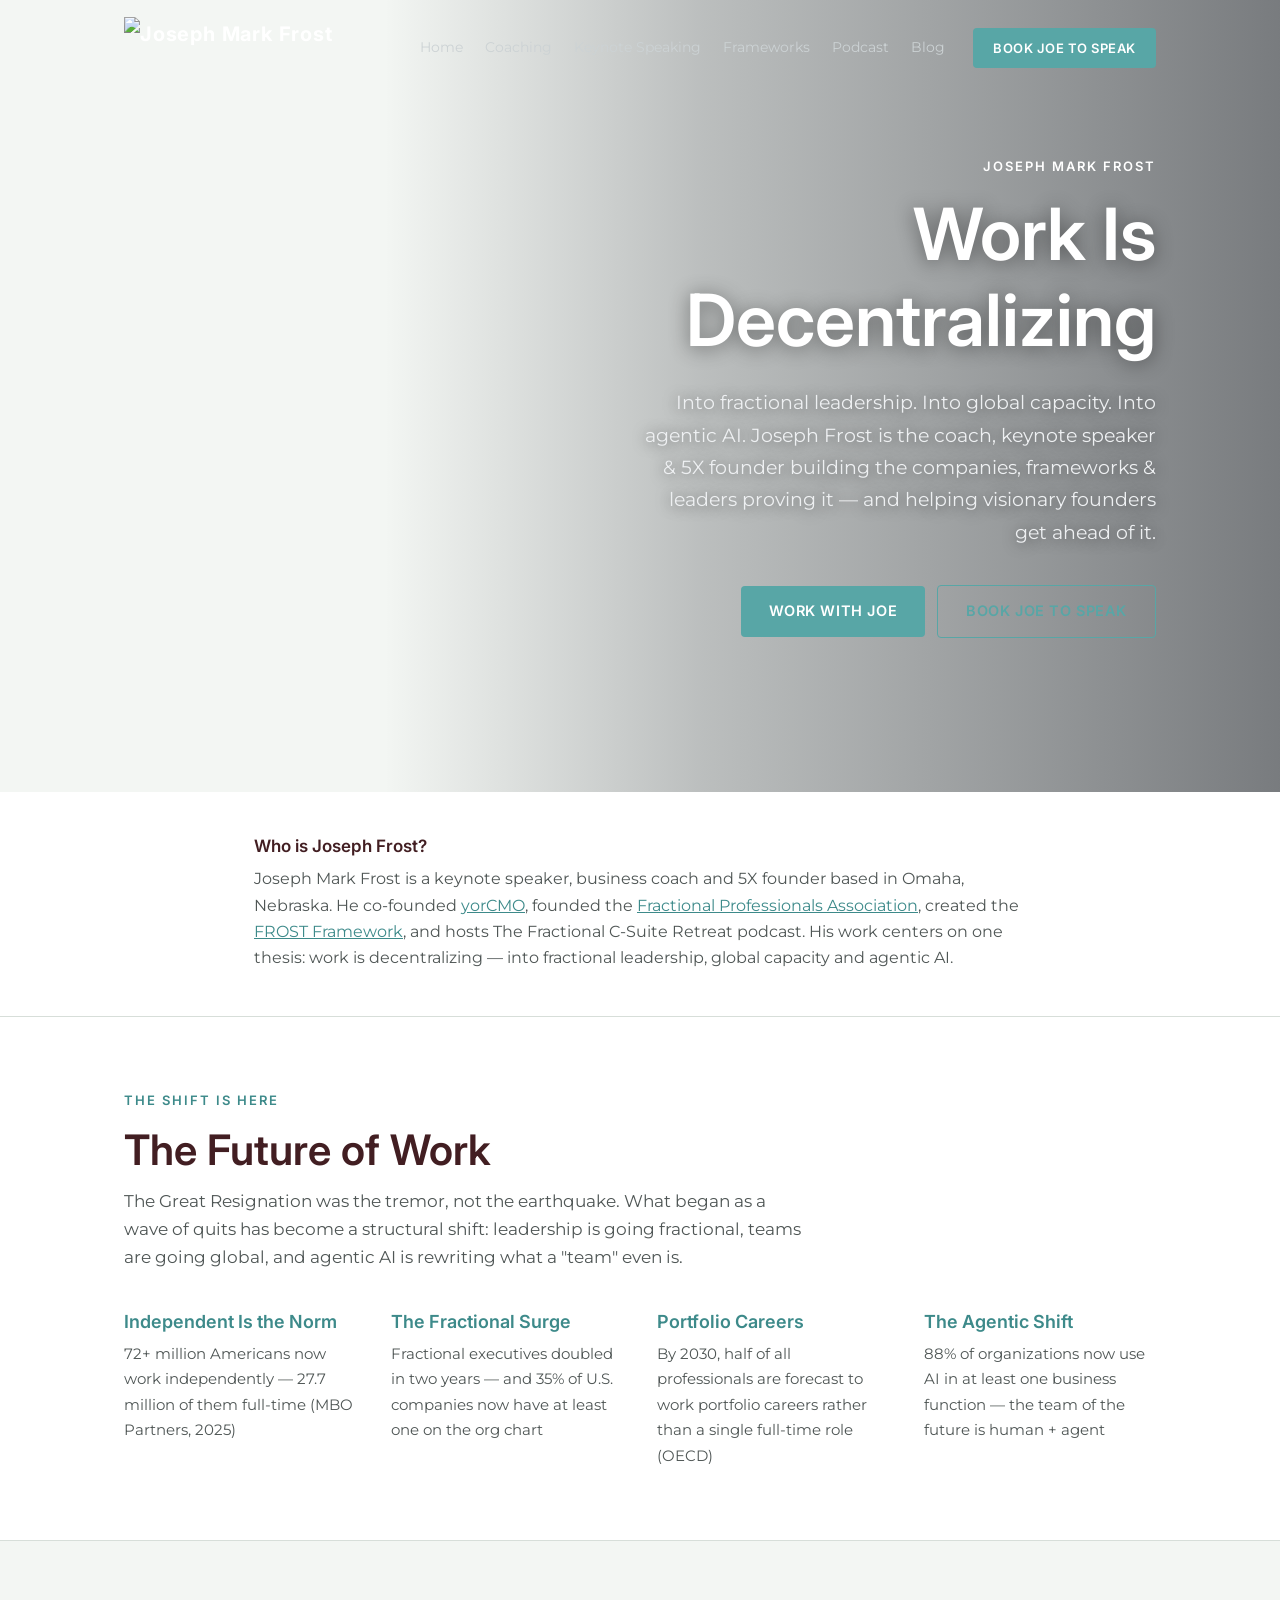
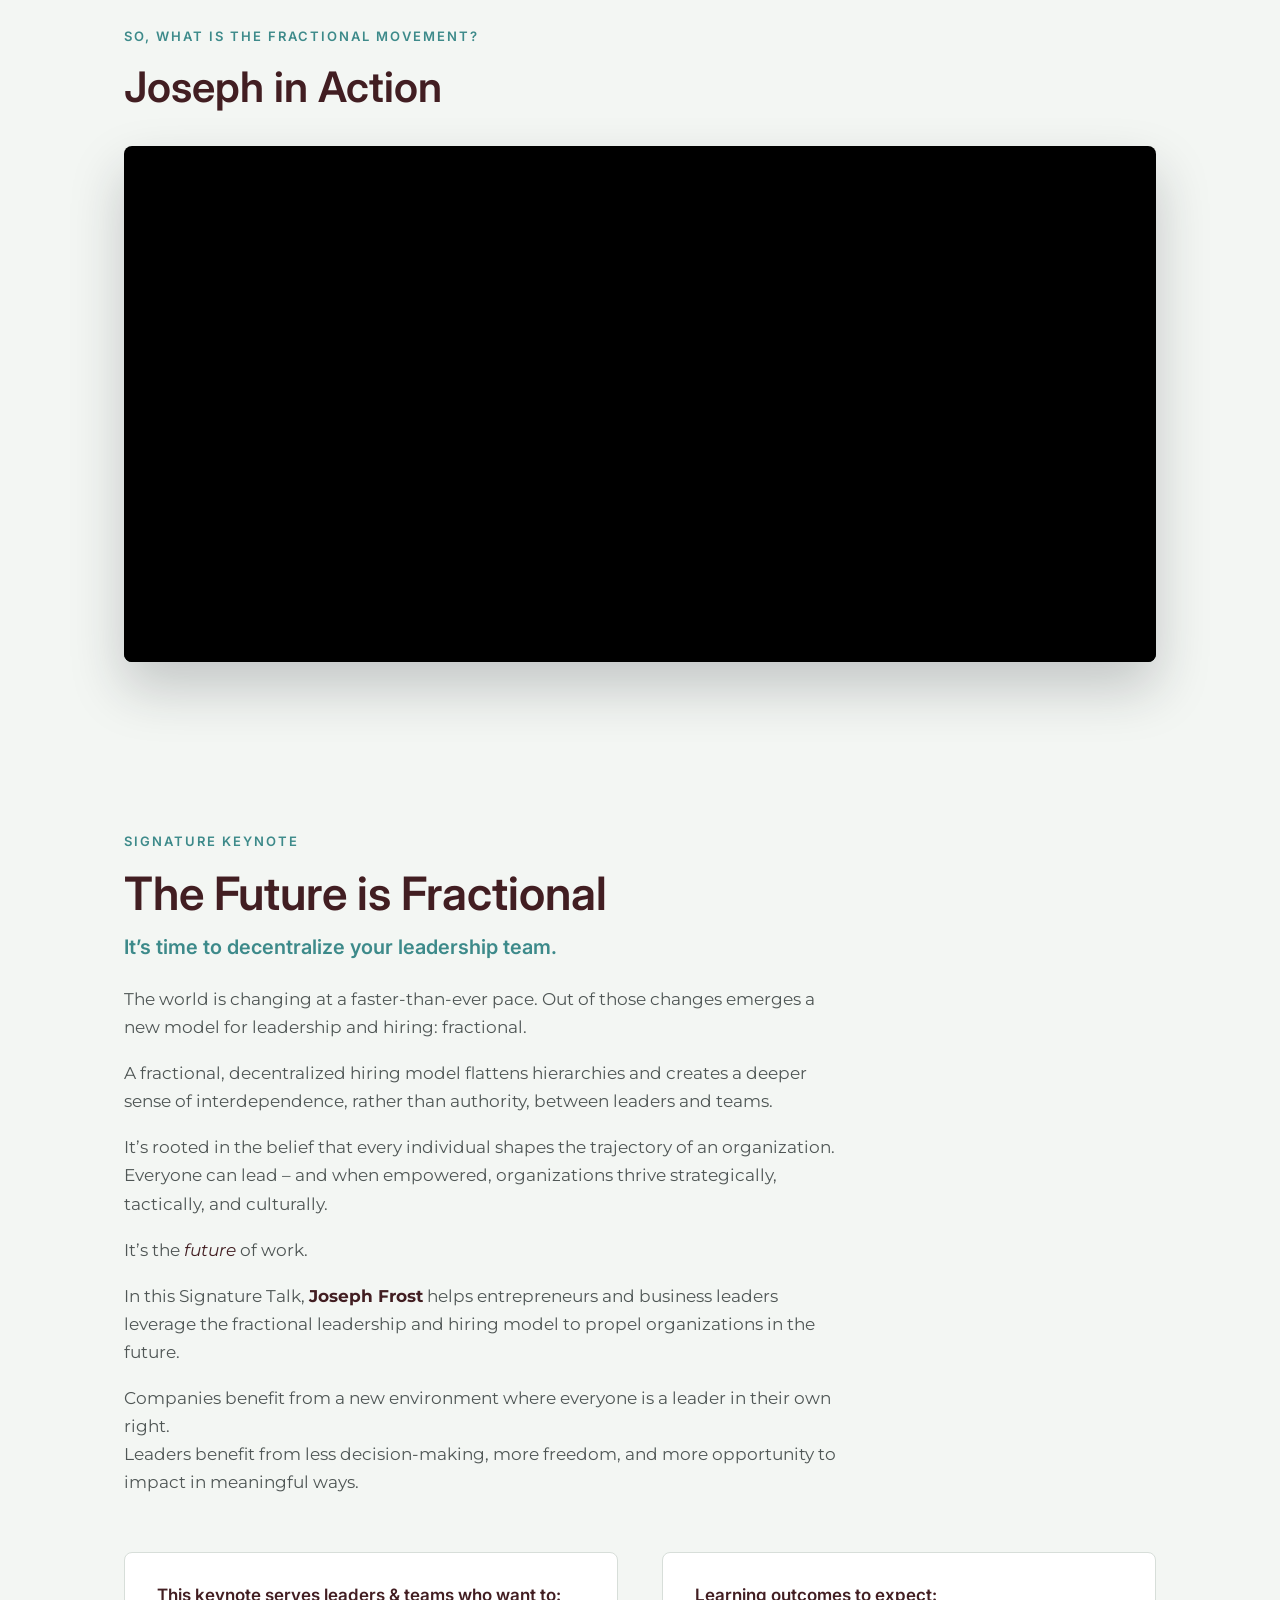
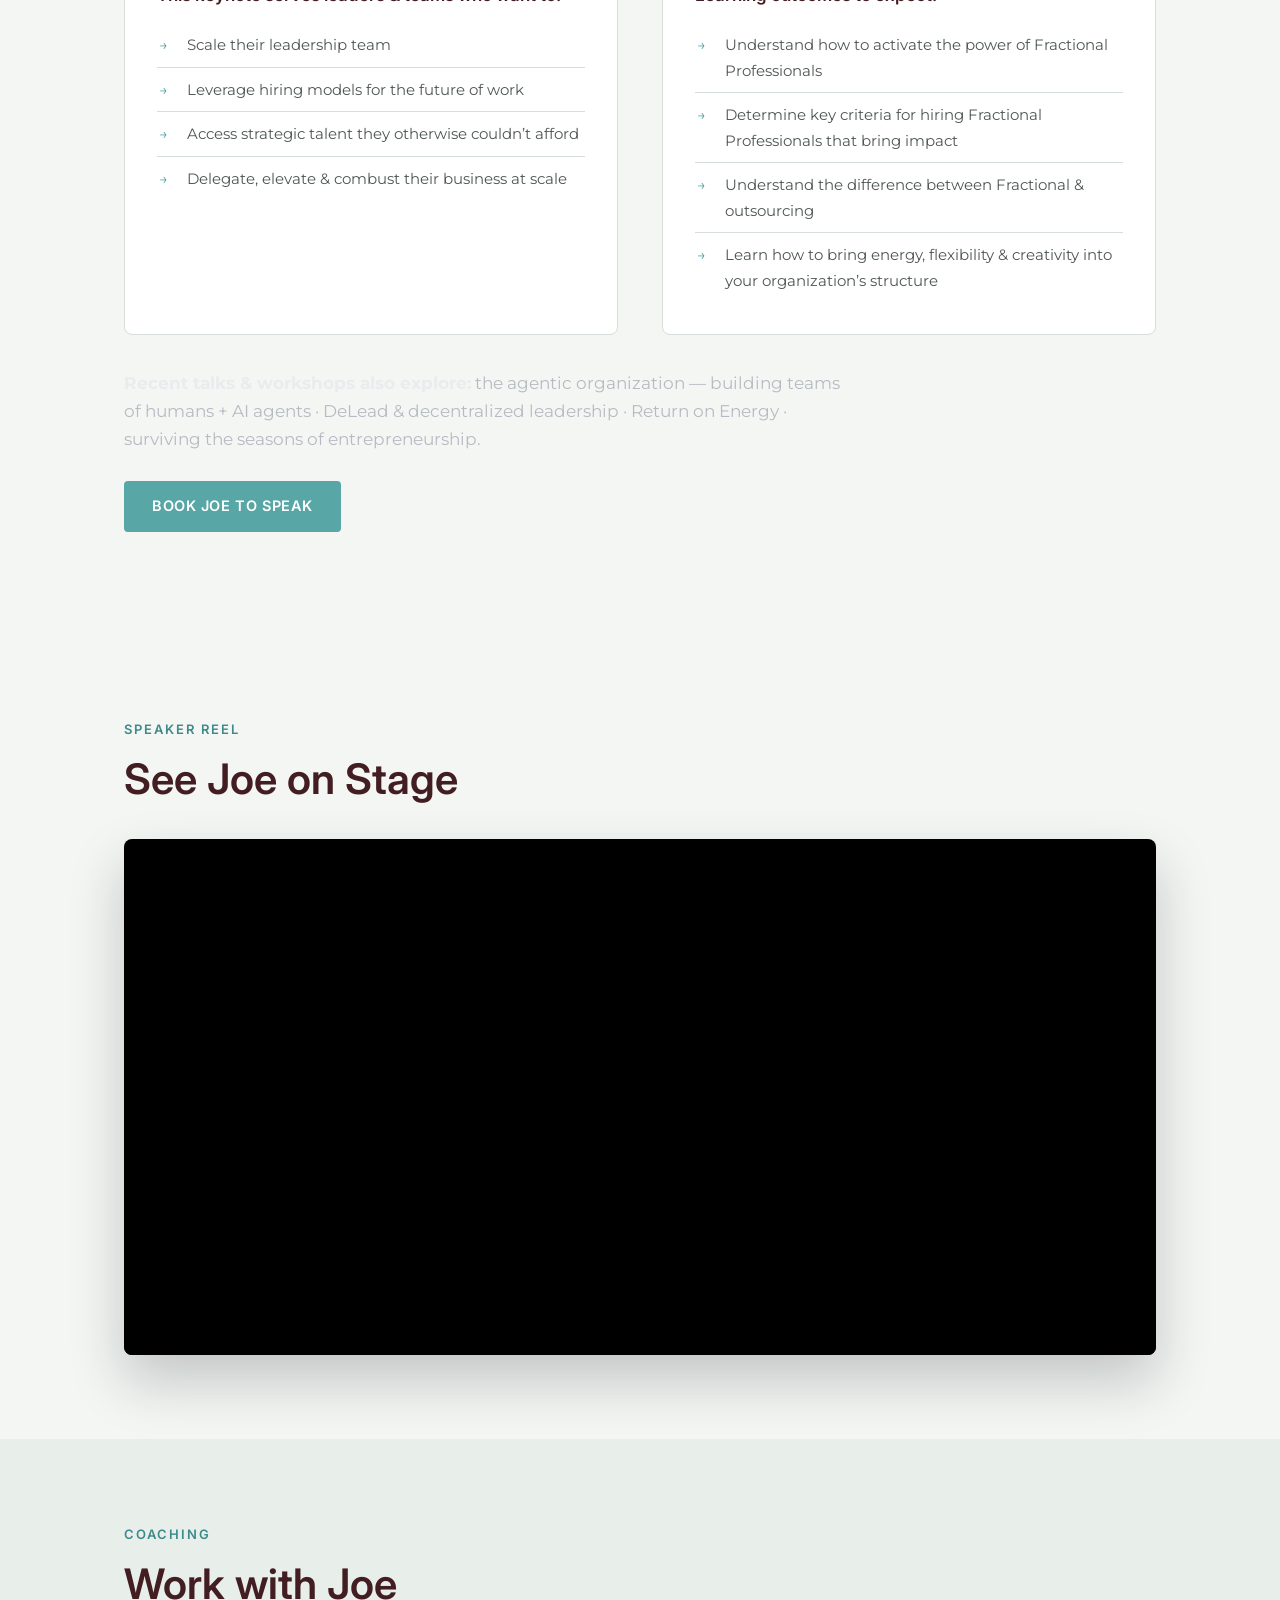
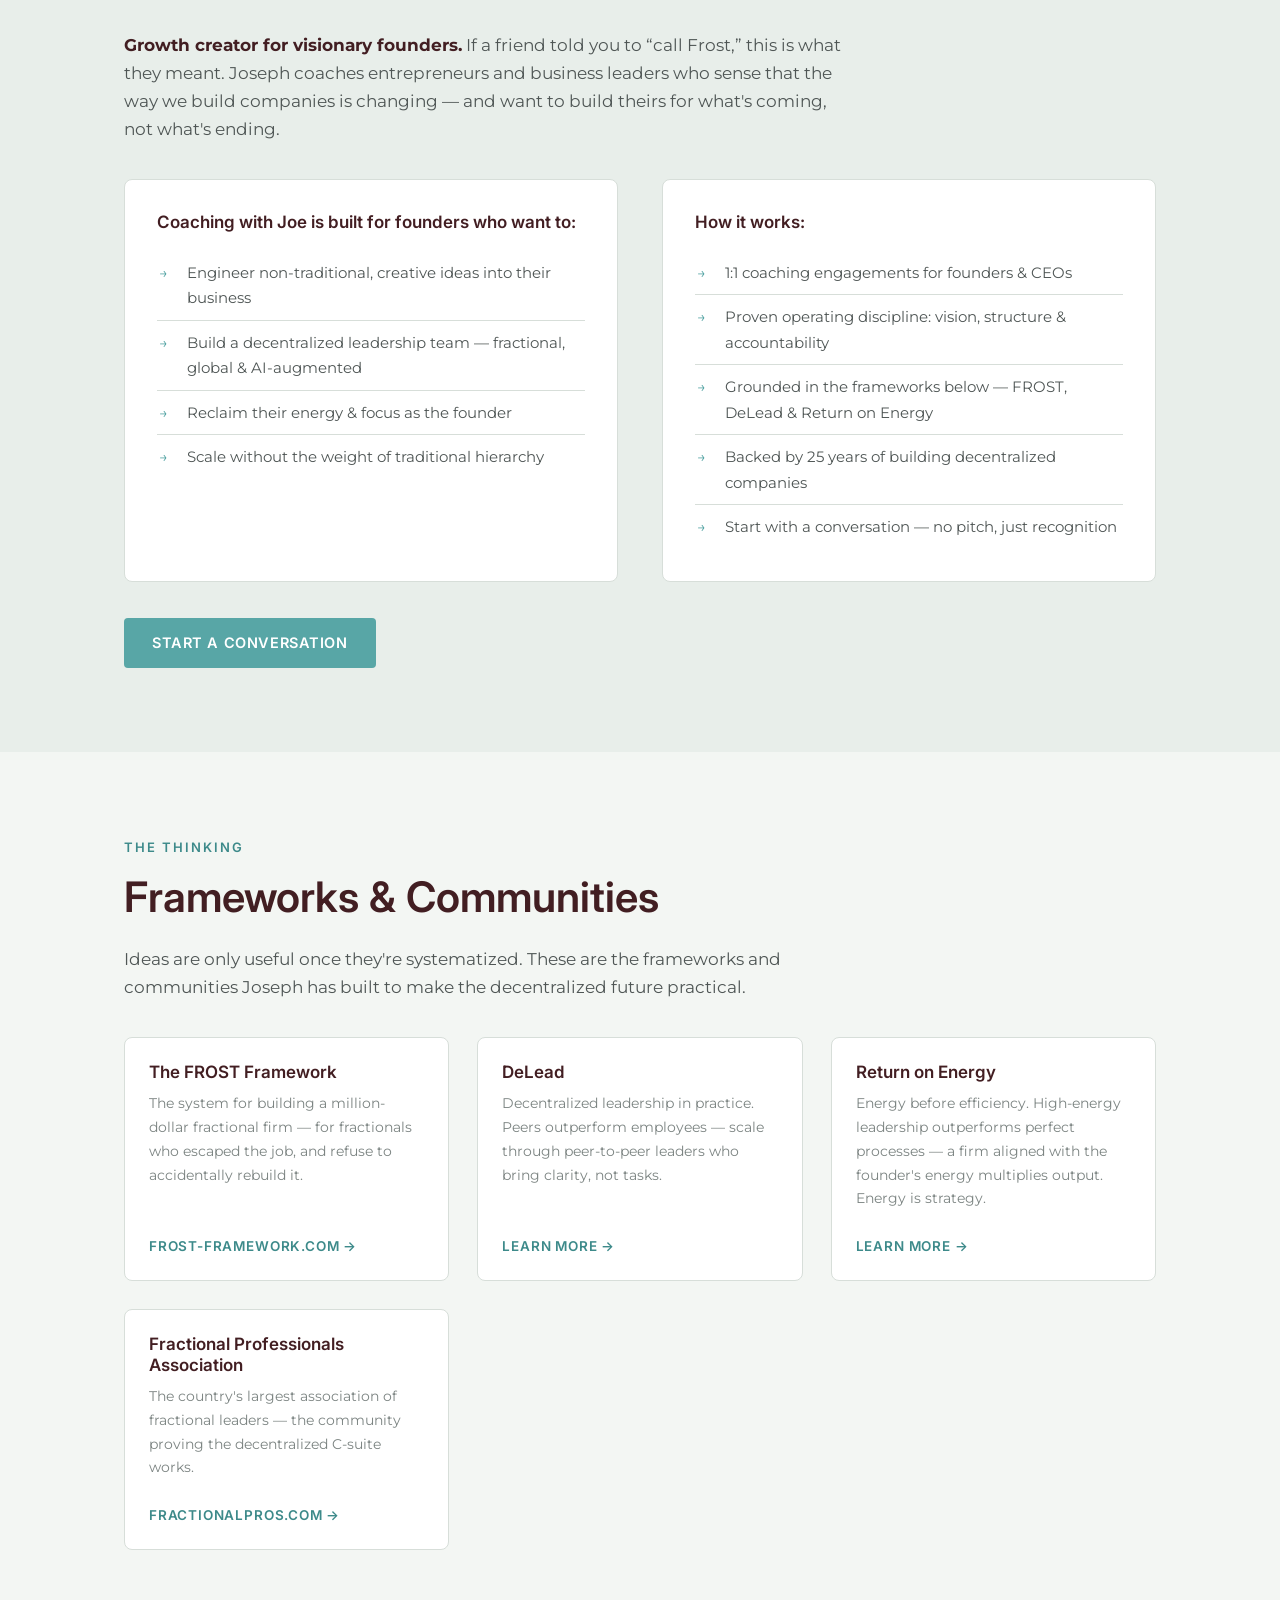
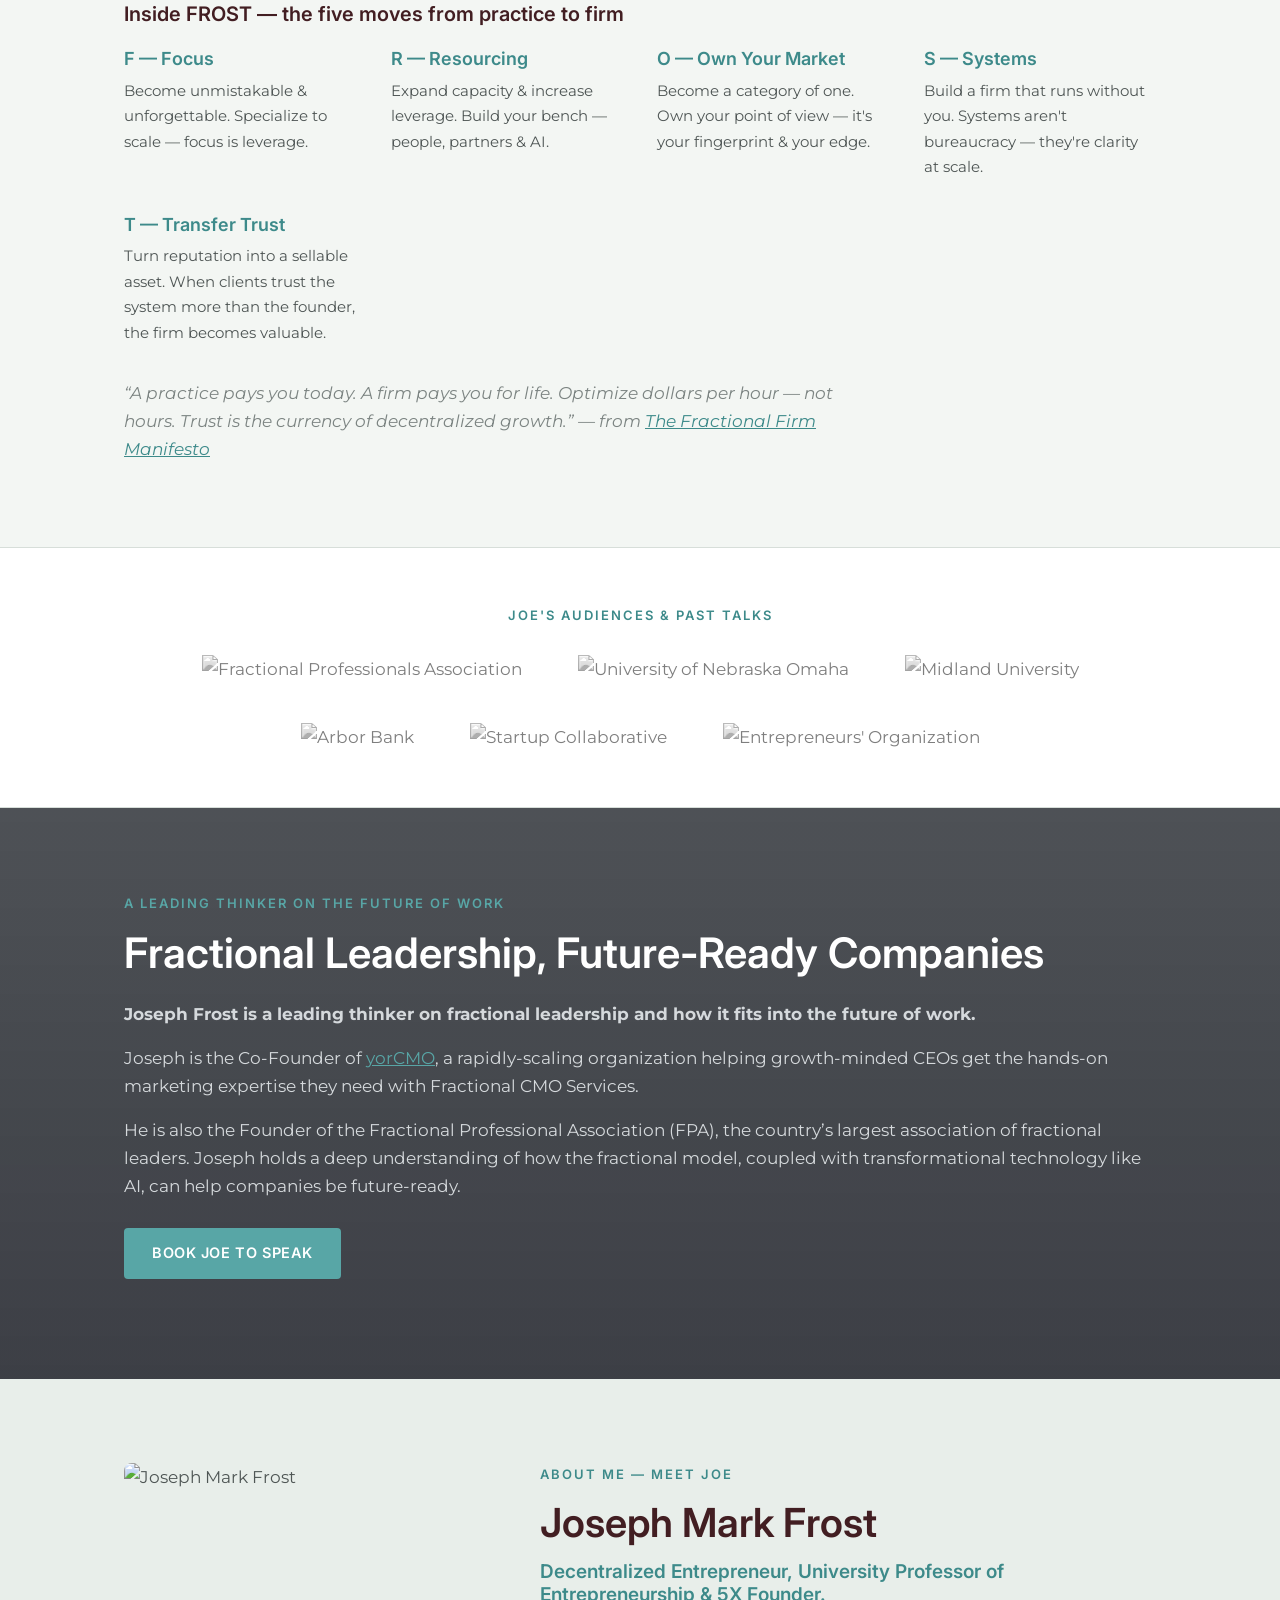
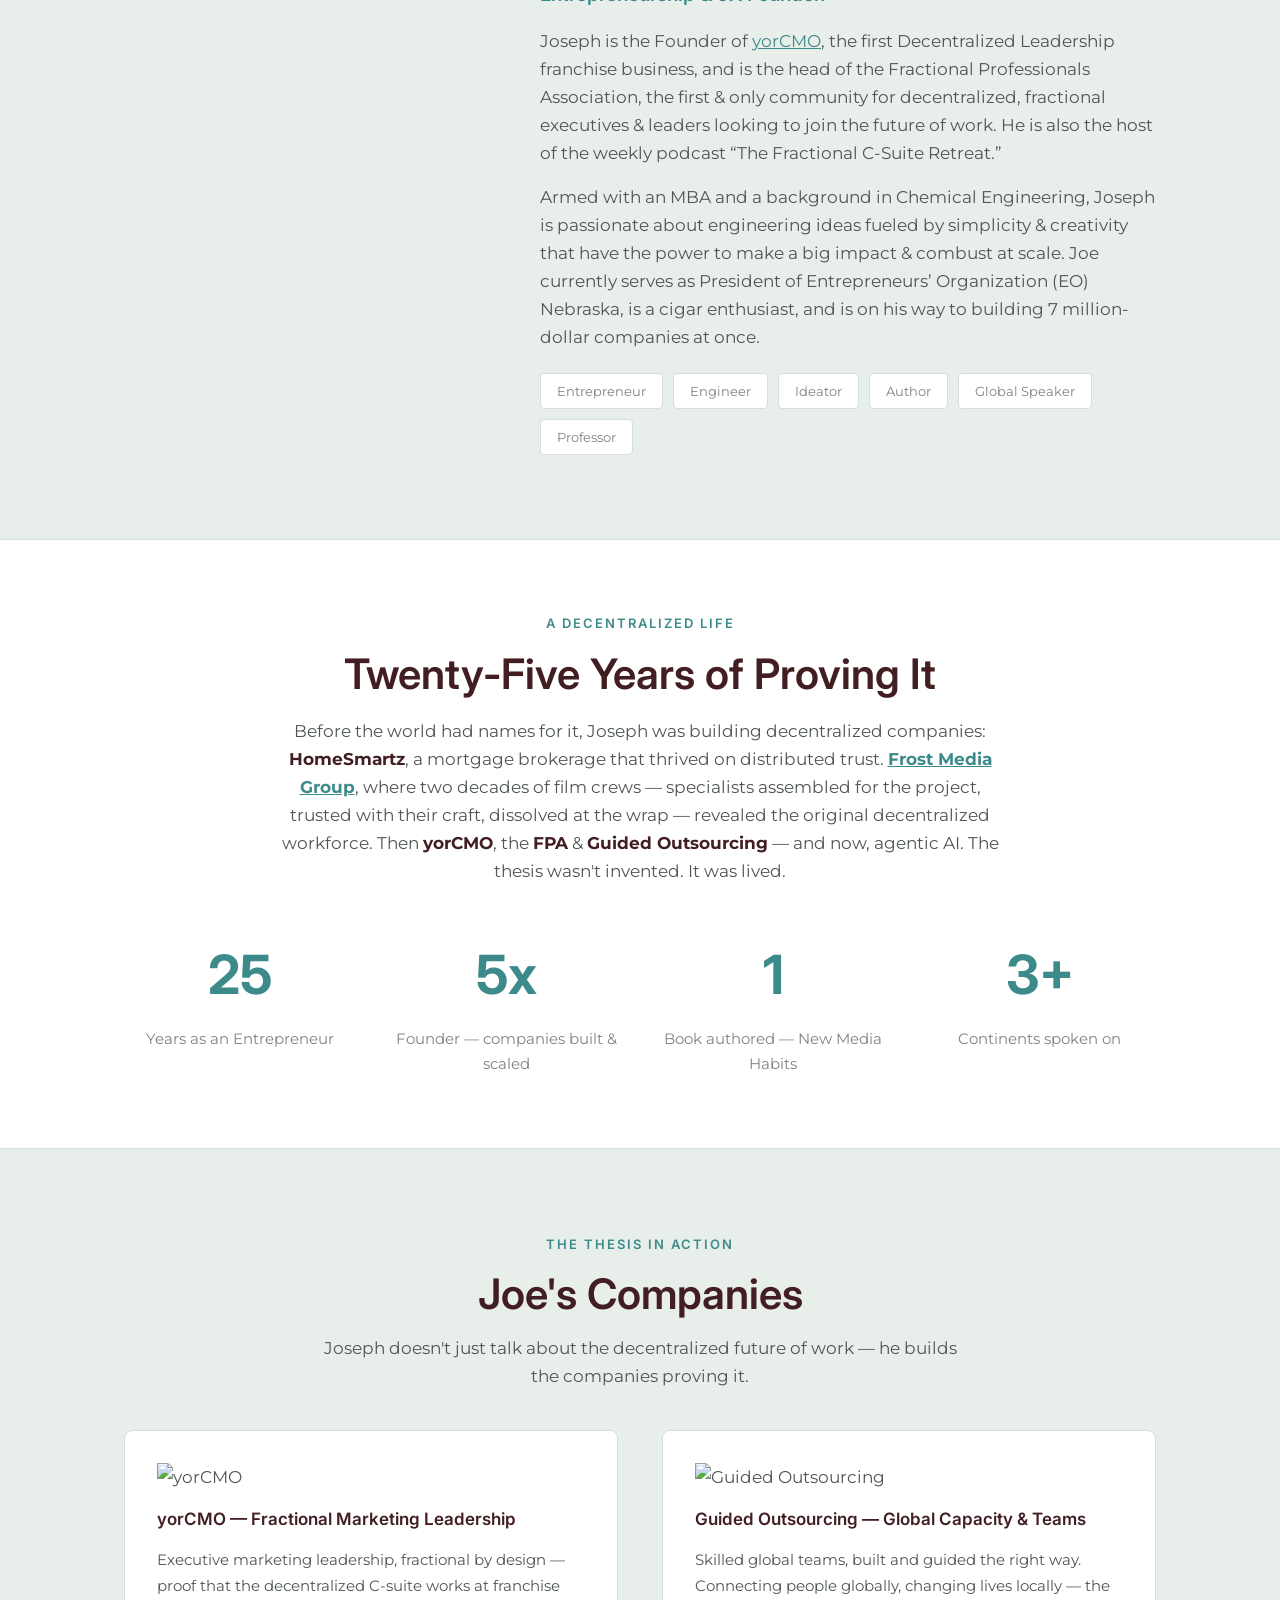
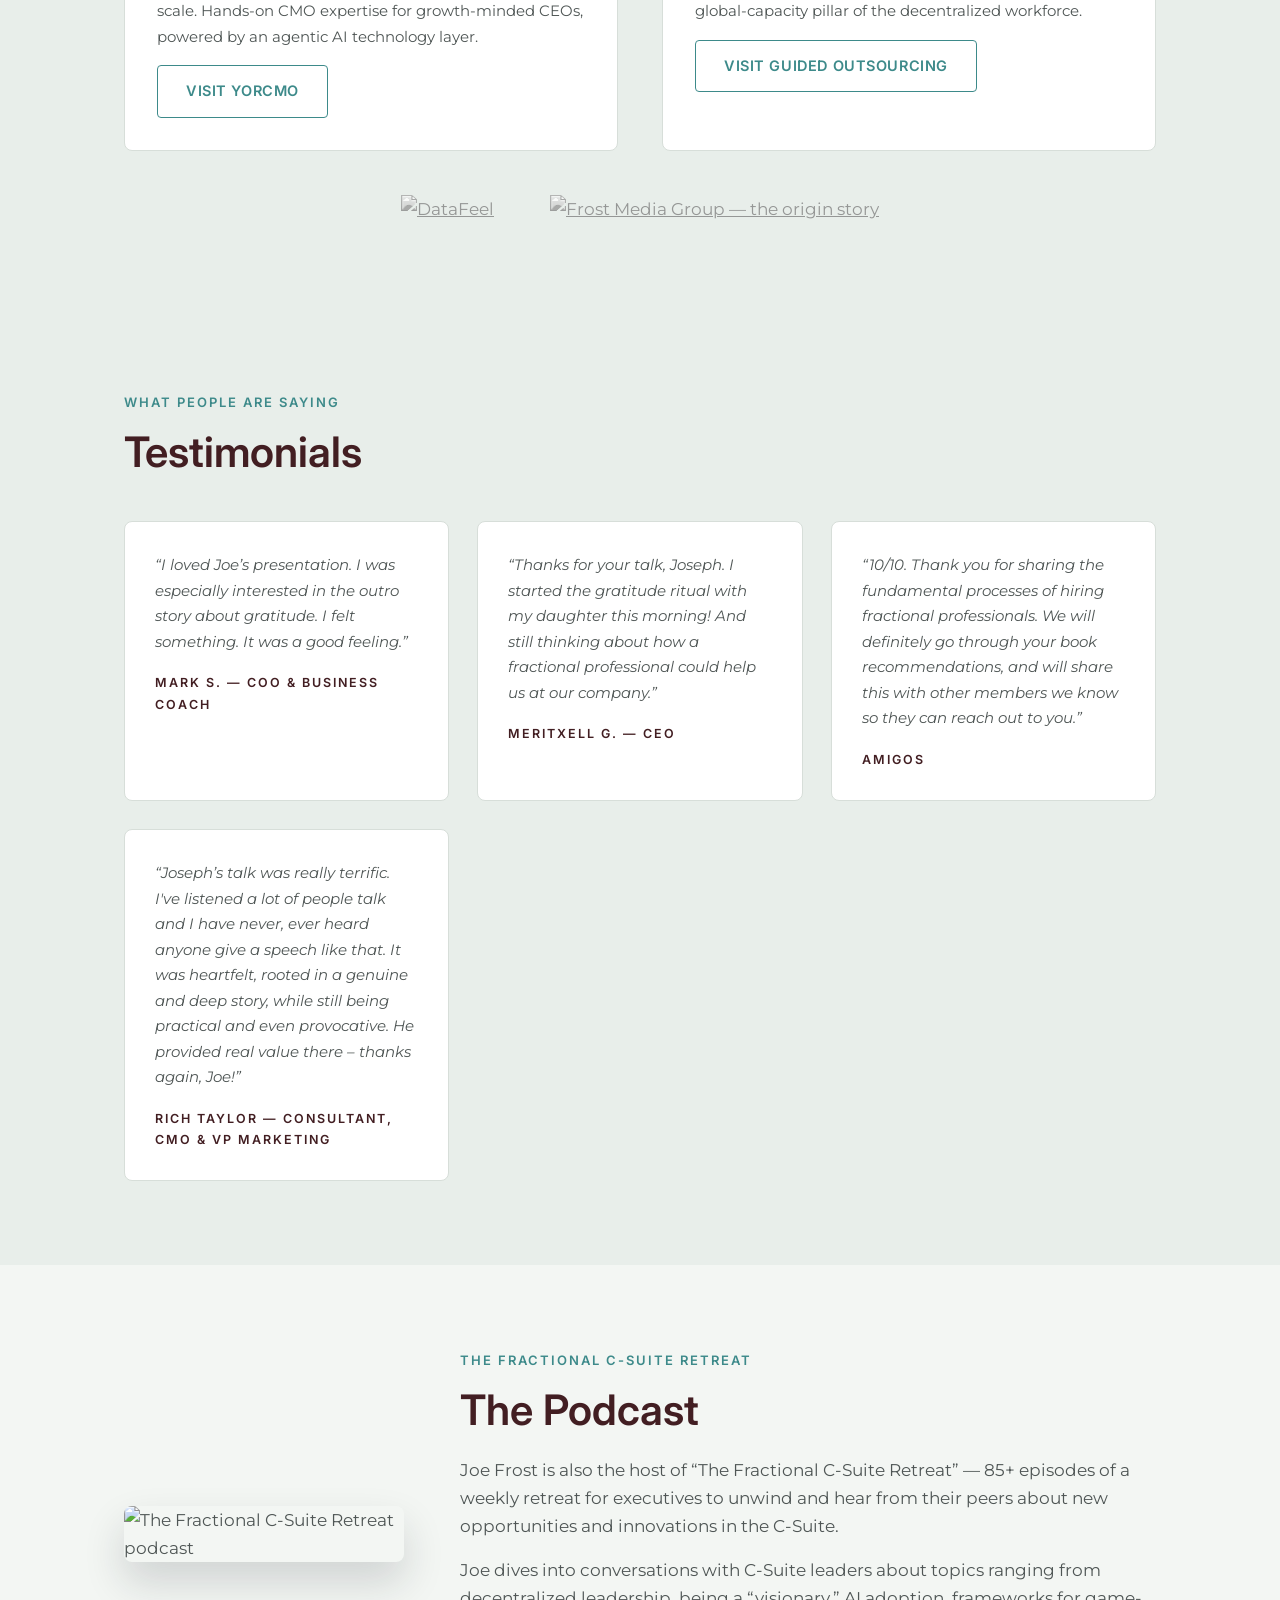
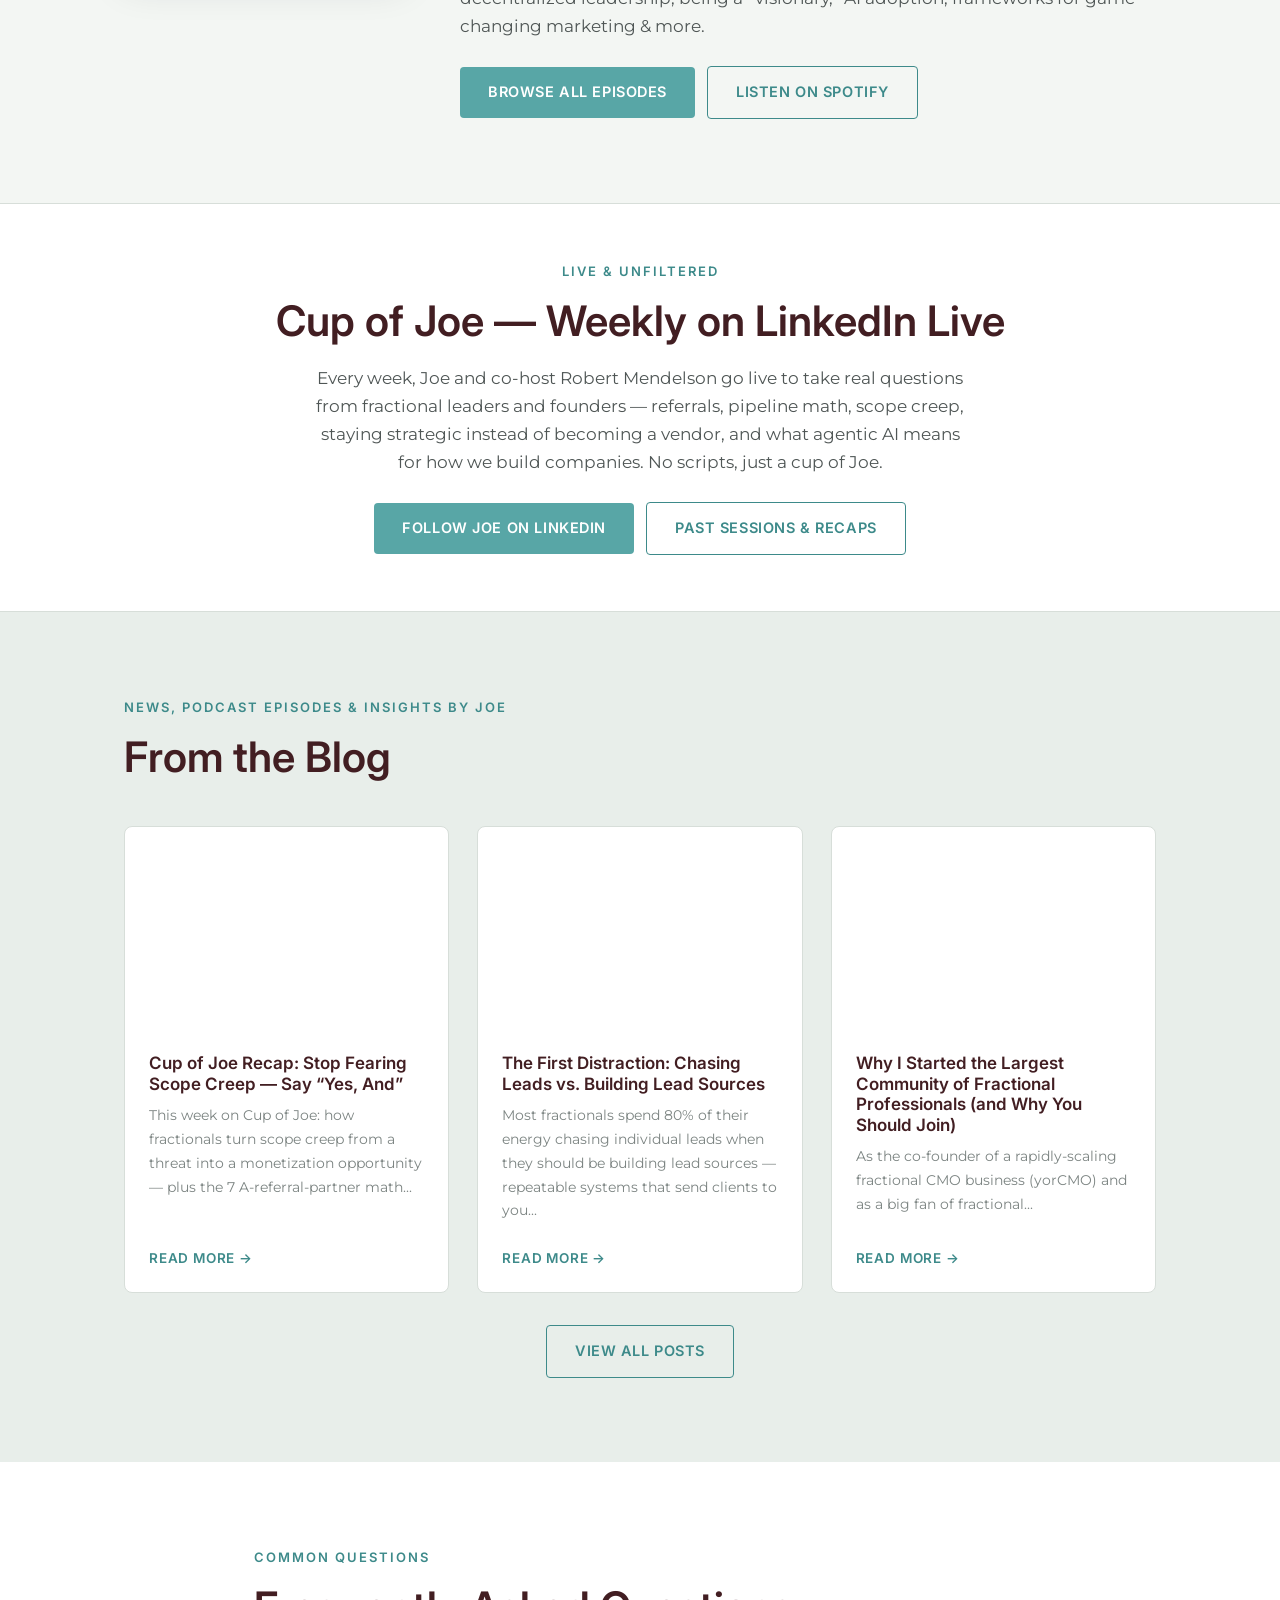
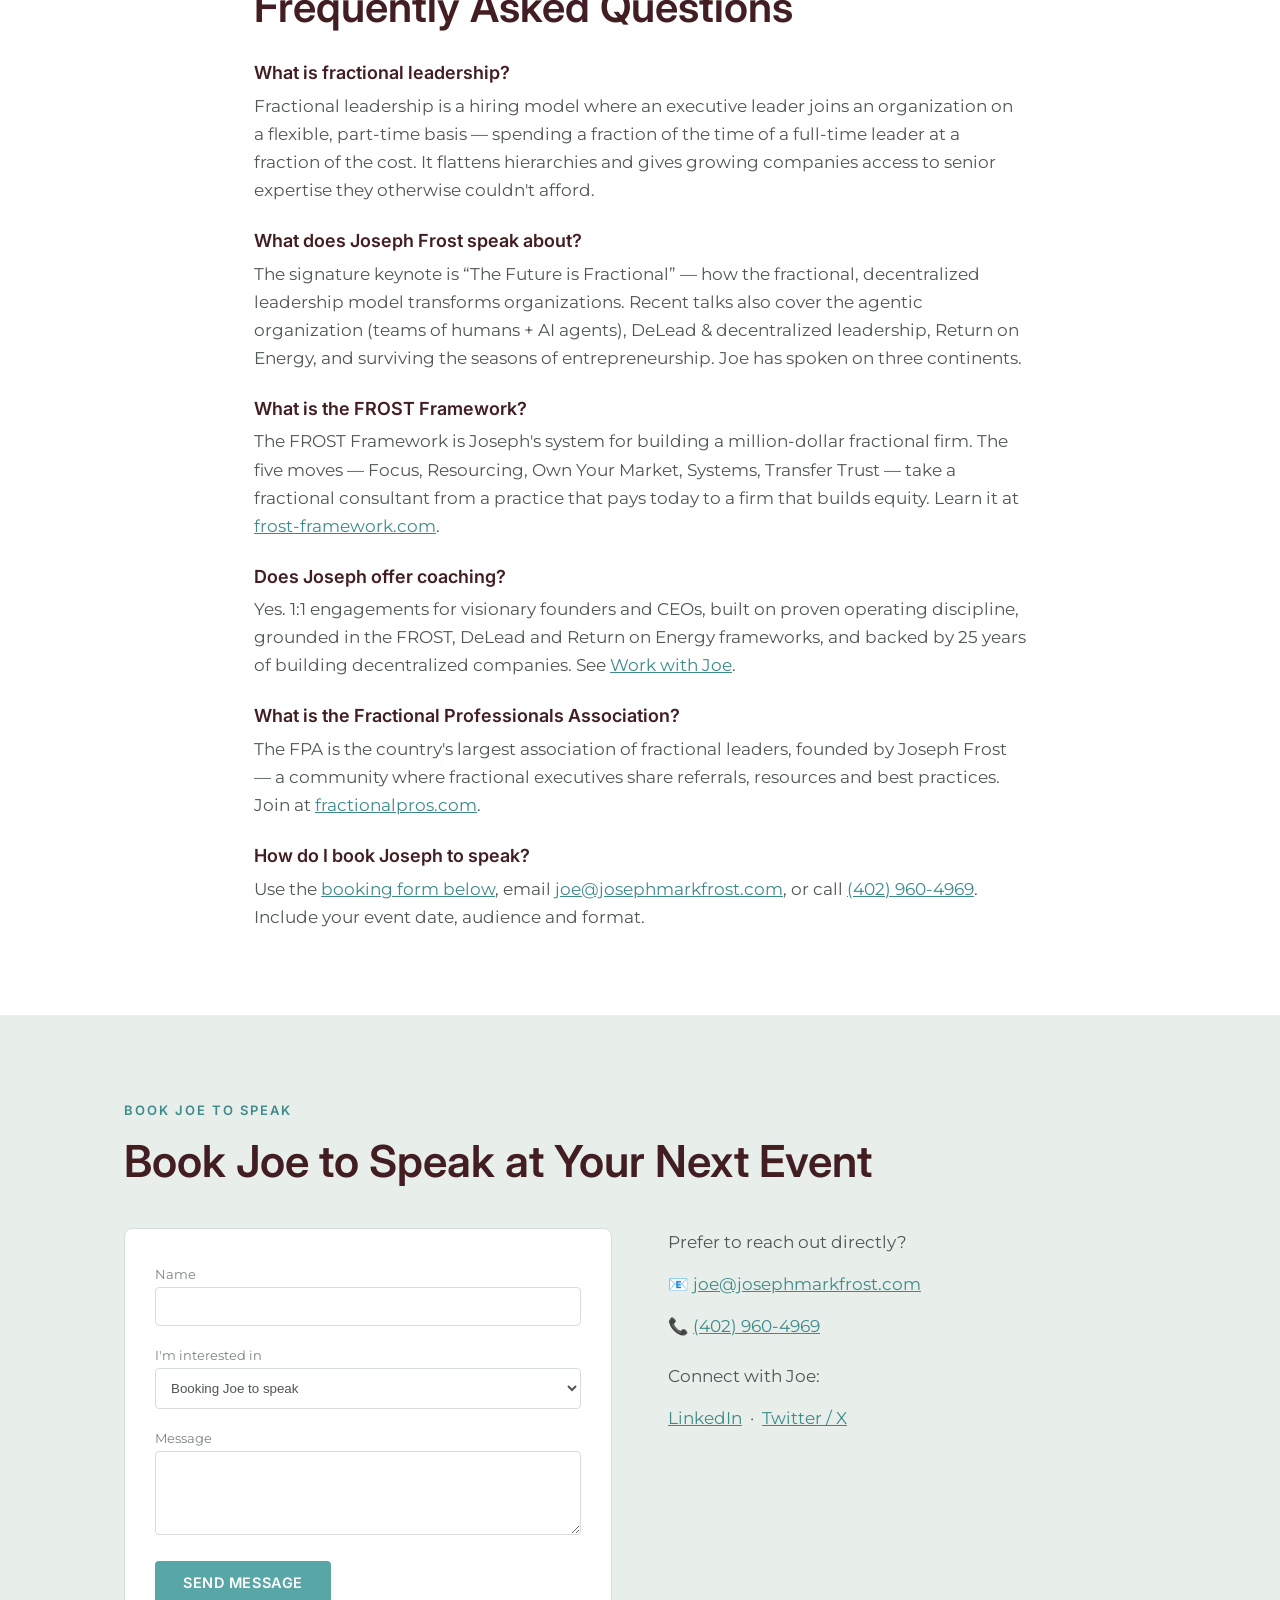
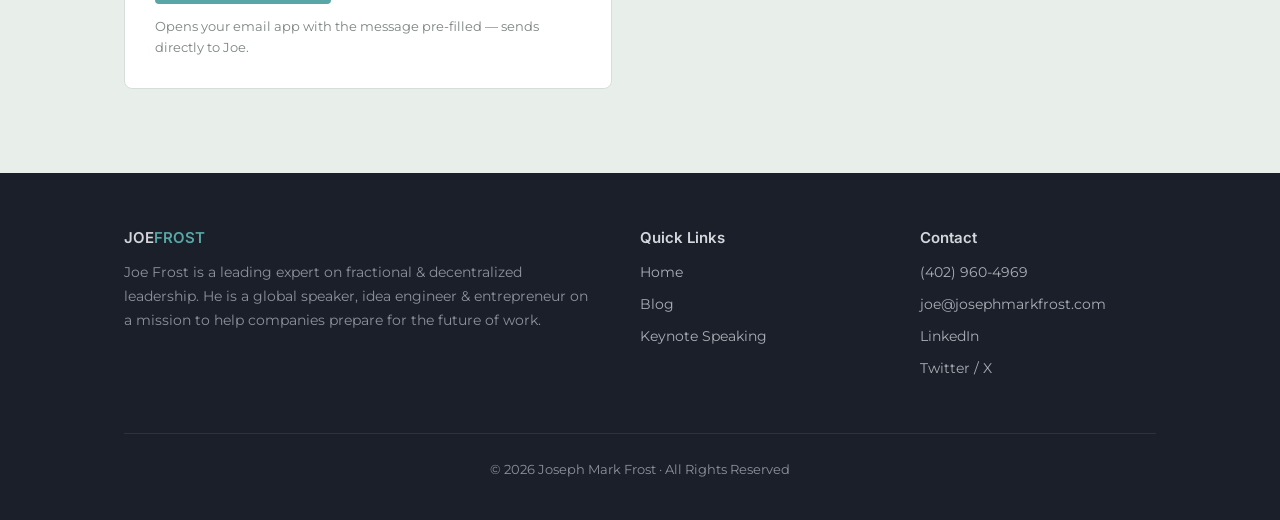
==== commit abb437cc: "Version stylesheet link (?v=6) to bust CSS cache so hero fix shows" ====
--- a/index.html
+++ b/index.html
@@ -8,7 +8,7 @@
 <link rel="preconnect" href="https://fonts.googleapis.com">
 <link rel="preconnect" href="https://fonts.gstatic.com" crossorigin>
 <link href="https://fonts.googleapis.com/css2?family=Inter:wght@500;600;700&family=Montserrat:wght@400;500;600&display=swap" rel="stylesheet">
-<link rel="stylesheet" href="styles.css">
+<link rel="stylesheet" href="styles.css?v=6">
 <link rel="canonical" href="https://josephmarkfrost.com/">
 <meta property="og:type" content="website">
 <meta property="og:url" content="https://josephmarkfrost.com/">
--- a/styles.css
+++ b/styles.css
@@ -69,14 +69,25 @@
 
 /* ---------- Hero ---------- */
 .hero {
-  /* TODO before cutover: pull Home-Title-BG_02.jpg into the repo */
-  background: linear-gradient(rgba(20, 23, 31, .66), rgba(20, 23, 31, .78)),
-              url("https://josephmarkfrost.com/wp-content/uploads/2022/03/Home-Title-BG_02.jpg") center/cover no-repeat;
-  color: var(--paper); padding: 140px 0 120px;
-}
+  /* TODO before cutover: pull Home-Title-BG_02.jpg into the repo.
+     This is a composite image: Joe's portrait on the LEFT, darker room on the right.
+     Show the whole composite (position left, tall hero); text sits right over the darker side. */
+  background: linear-gradient(to left, rgba(20, 23, 31, .55) 0%, rgba(20, 23, 31, .25) 45%, rgba(20, 23, 31, 0) 70%),
+              url("https://josephmarkfrost.com/wp-content/uploads/2022/03/Home-Title-BG_02.jpg") left center/cover no-repeat;
+  color: var(--paper);
+  min-height: 88vh; display: flex; align-items: center; padding: 40px 0;
+}
+.hero .wrap { text-align: right; width: 100%; }
 .hero .kicker { color: #fff; }
-.hero h1 { font-size: clamp(42px, 6.5vw, 76px); color: #fff; margin-bottom: 24px; font-weight: 600; }
-.hero p.lede { font-size: 19px; color: #d5d9dc; max-width: 640px; margin-bottom: 36px; }
+.hero h1 { font-size: clamp(40px, 6vw, 72px); color: #fff; margin-bottom: 24px; font-weight: 600; text-shadow: 0 2px 20px rgba(0,0,0,.45); }
+.hero p.lede { font-size: 19px; color: #eef0f2; max-width: 520px; margin-left: auto; margin-bottom: 36px; text-shadow: 0 1px 14px rgba(0,0,0,.5); }
+@media (max-width: 760px) {
+  /* On narrow screens the composite doesn't fit beside text — use a full overlay, centered image. */
+  .hero { min-height: auto; padding: 110px 0 90px;
+    background: linear-gradient(rgba(20,23,31,.74), rgba(20,23,31,.84)), url("https://josephmarkfrost.com/wp-content/uploads/2022/03/Home-Title-BG_02.jpg") center top/cover no-repeat; }
+  .hero .wrap { text-align: left; }
+  .hero p.lede { margin-left: 0; }
+}
 
 /* ---------- Stats (light, like the original) ---------- */
 .stats { background: #fff; padding: 72px 0; border-bottom: 1px solid var(--line); }
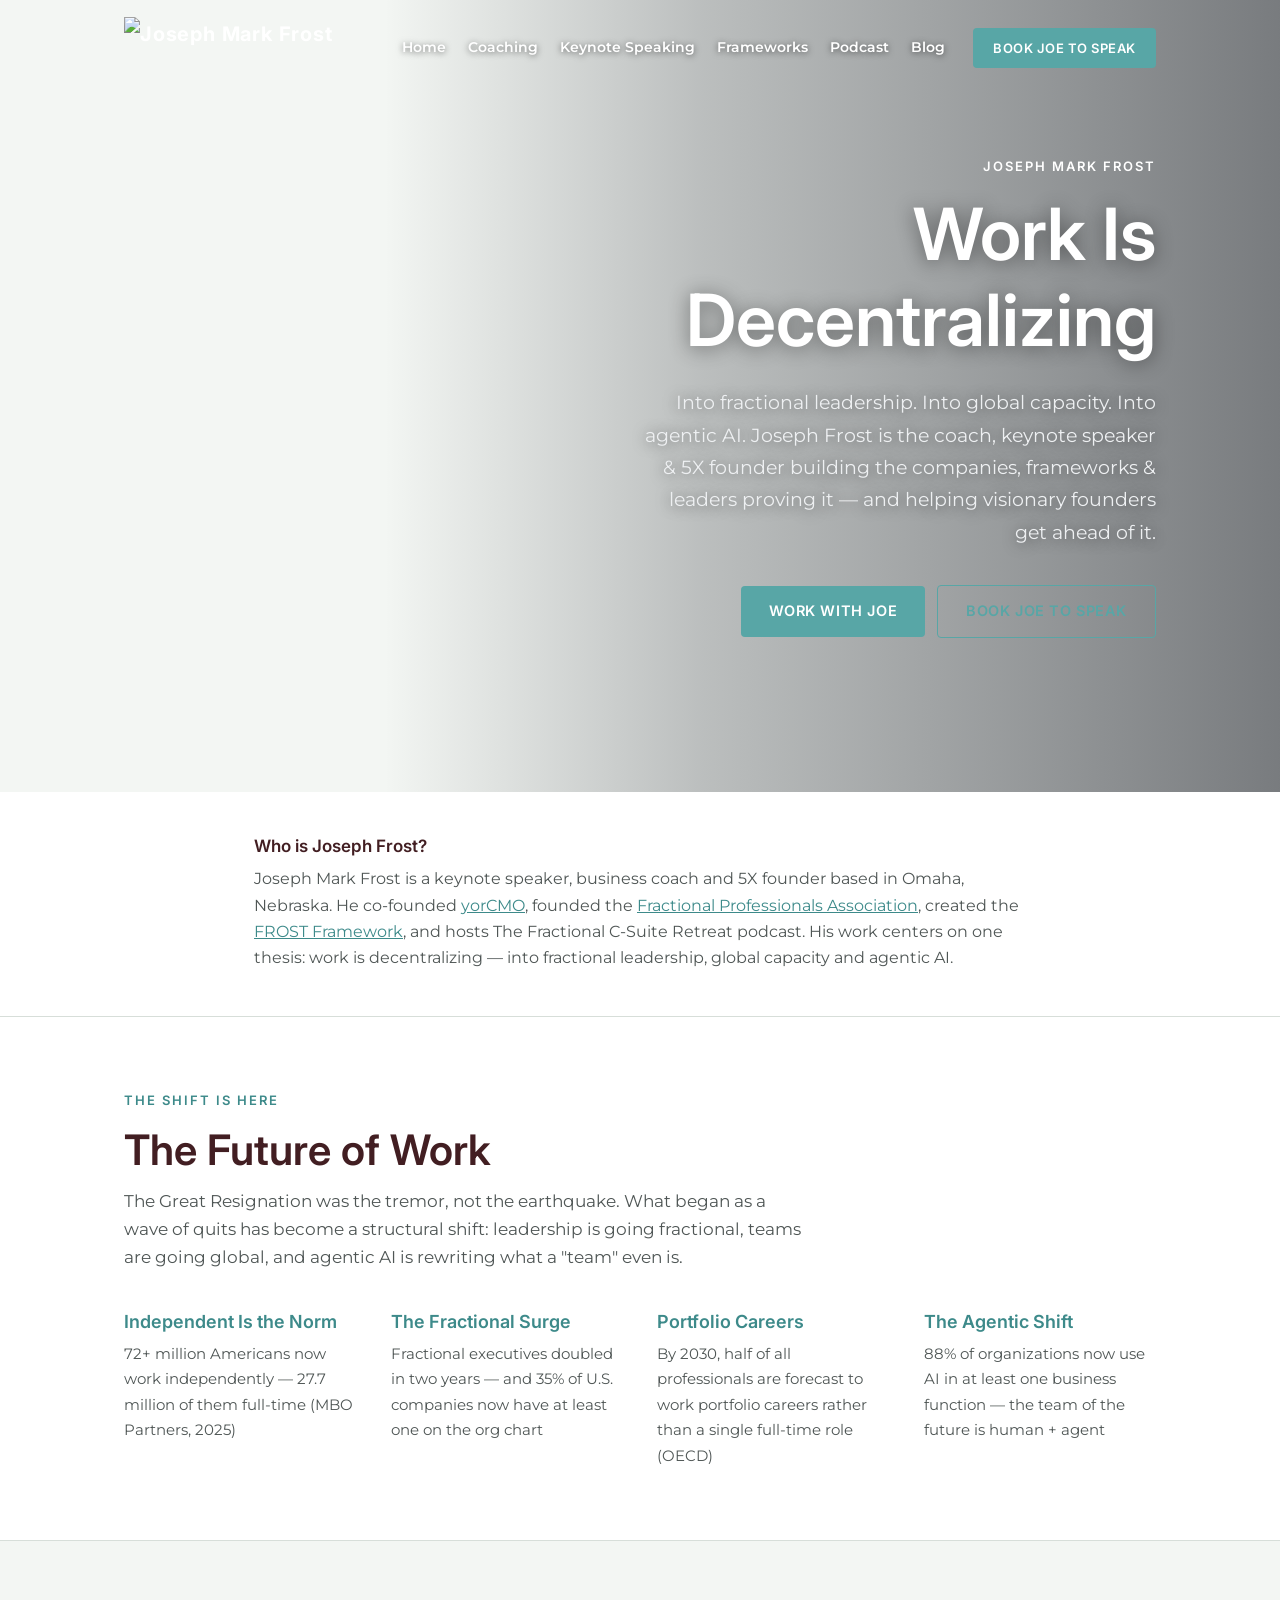
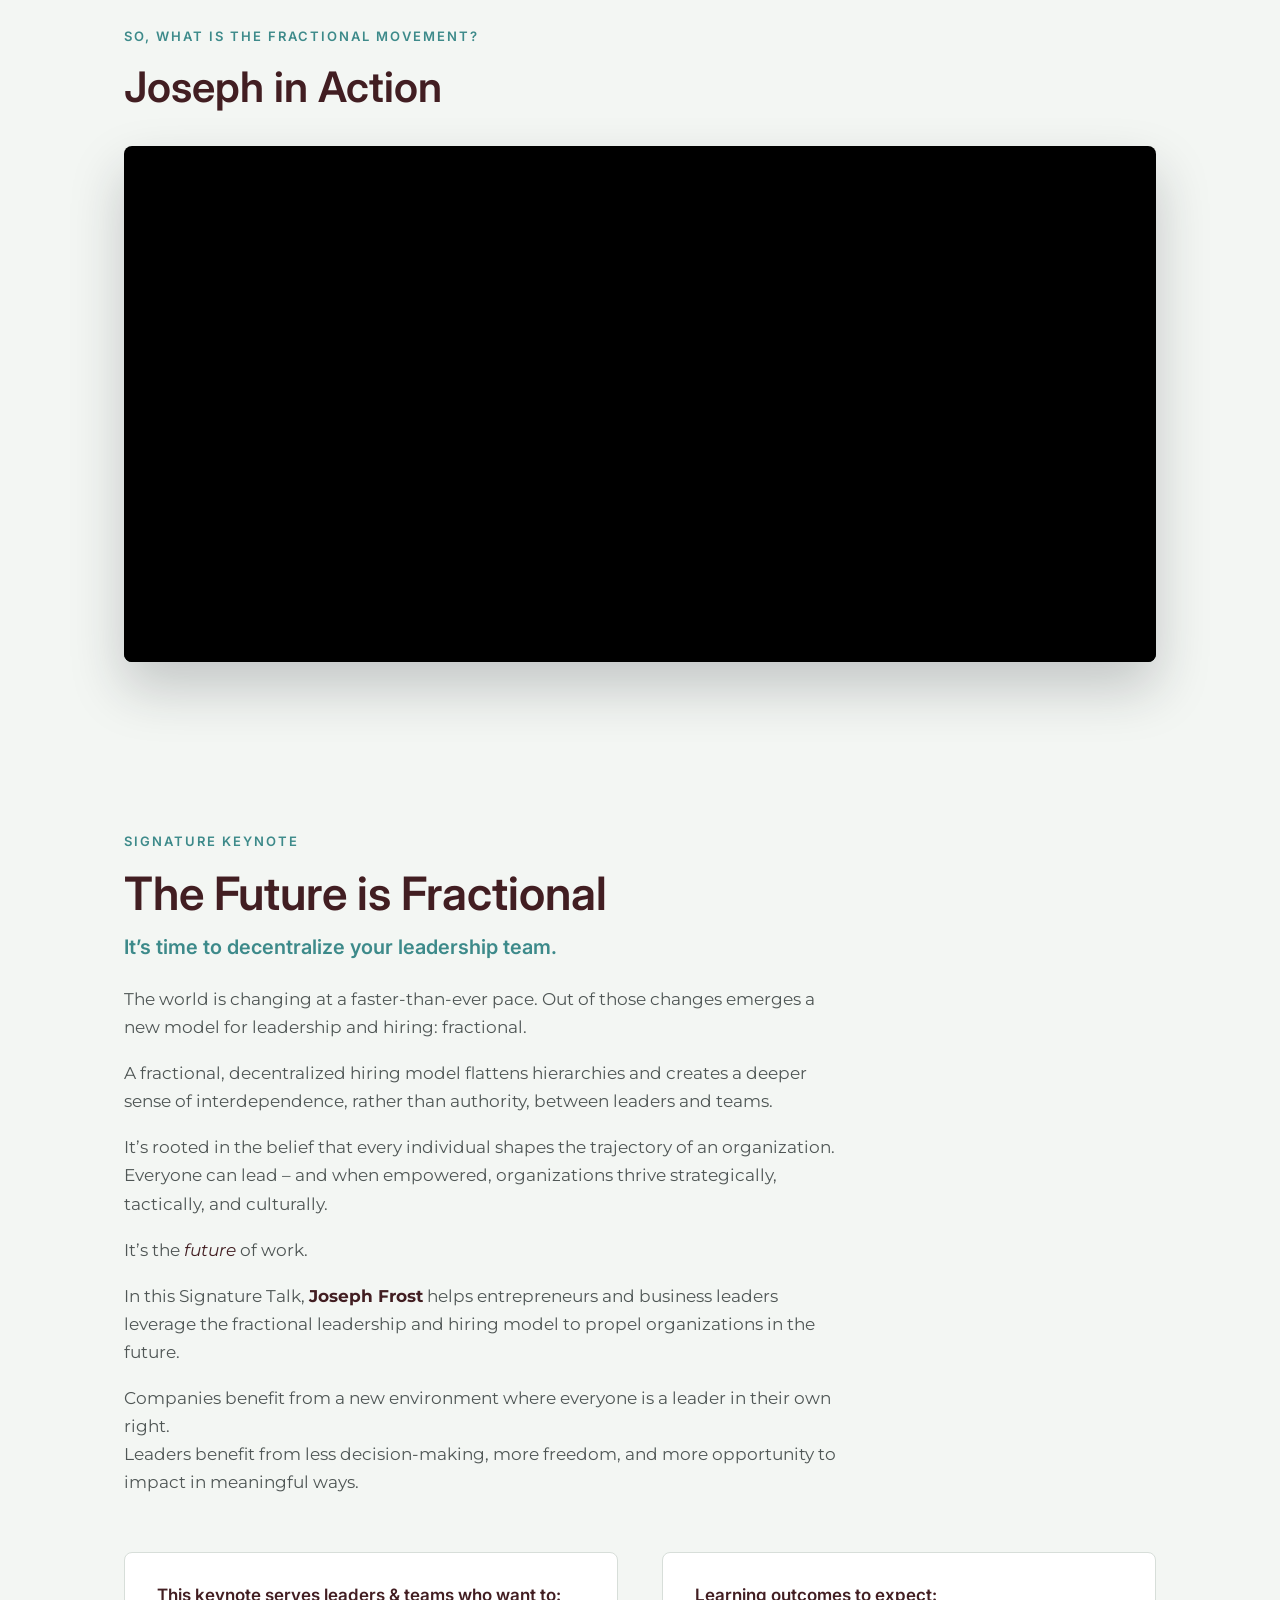
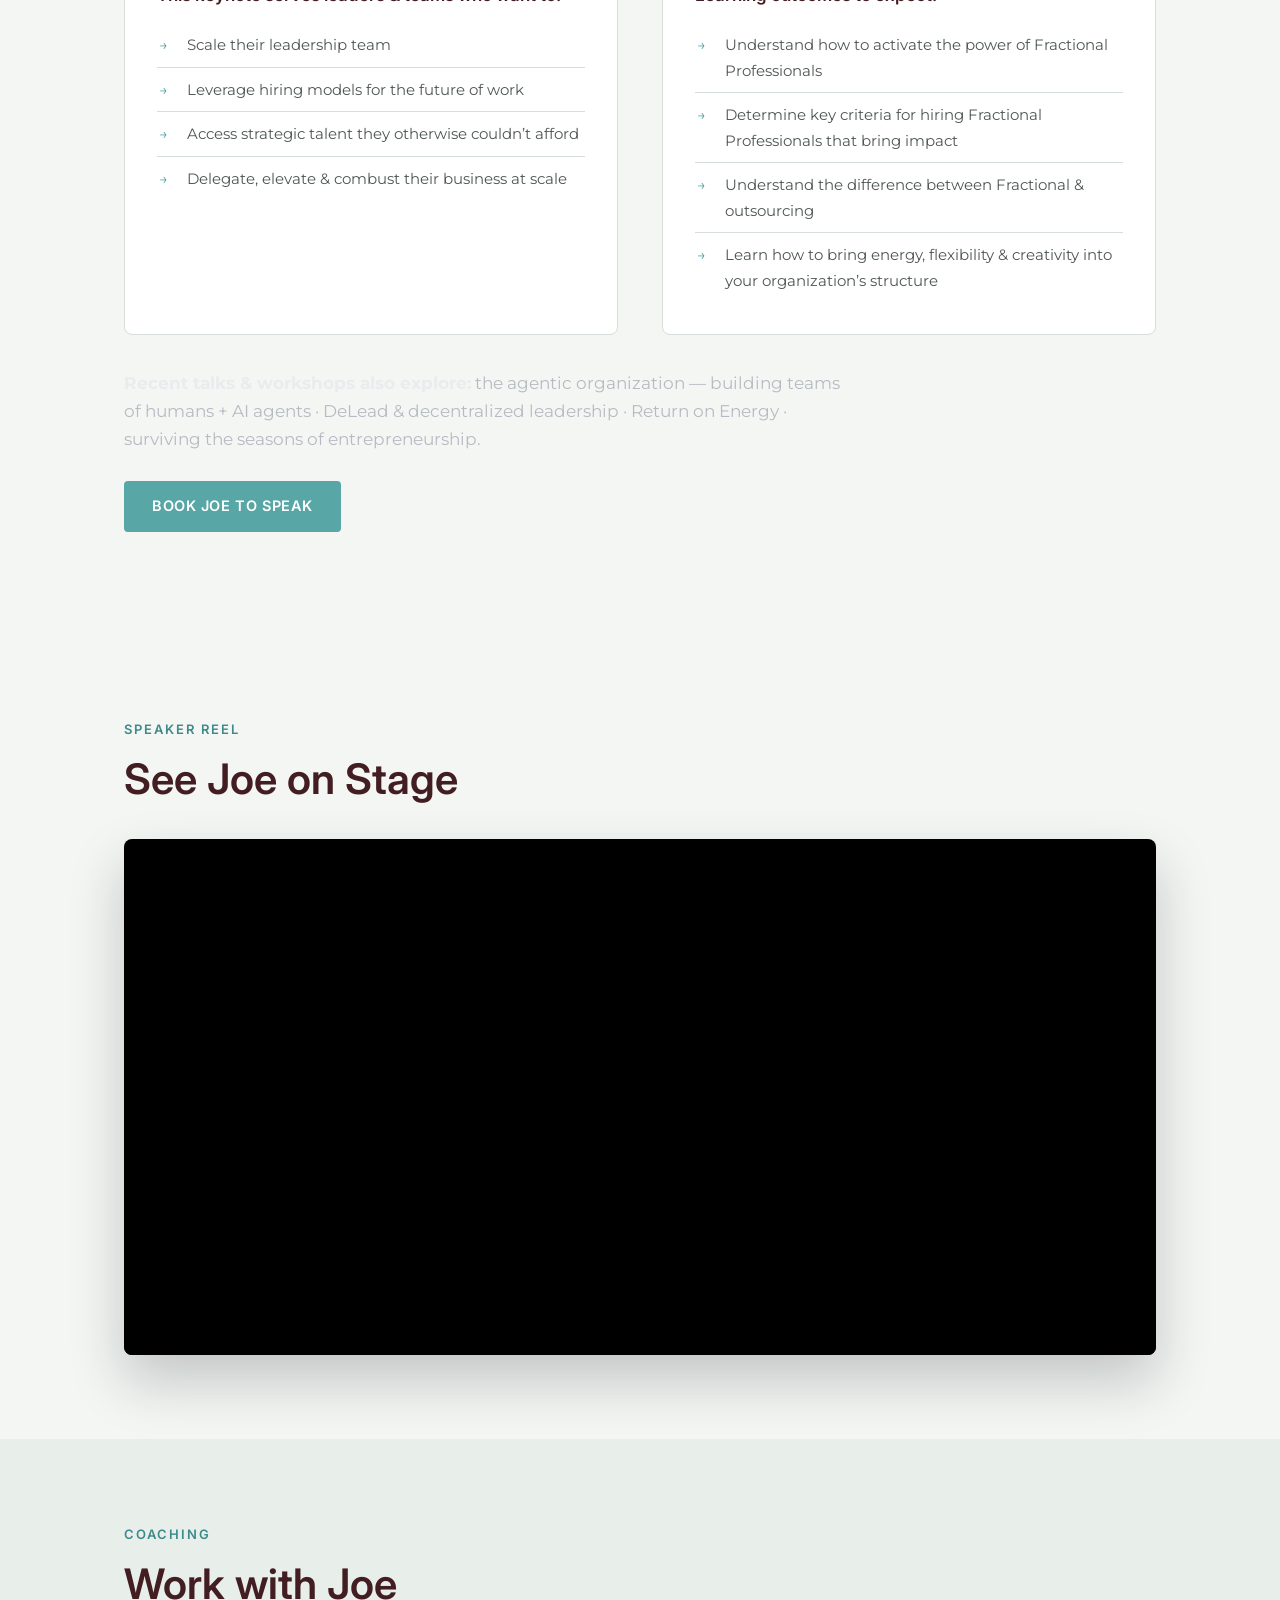
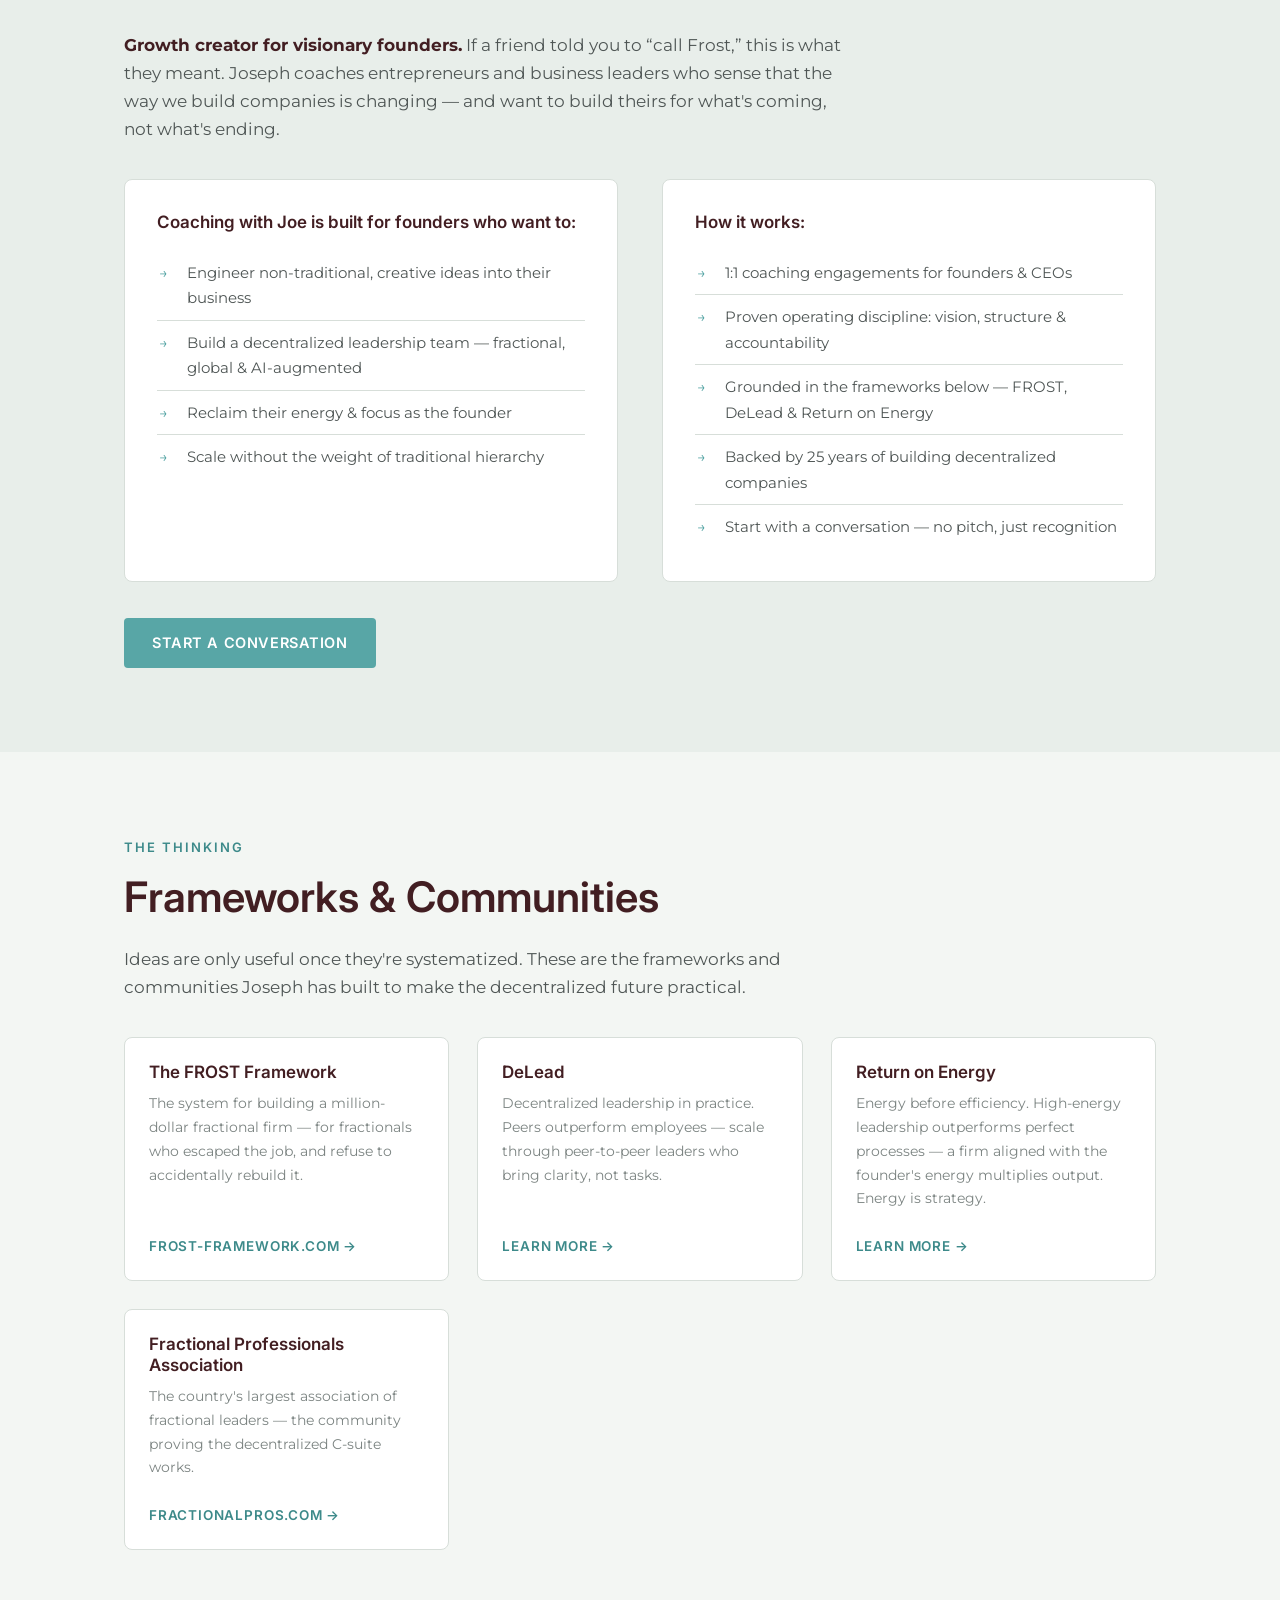
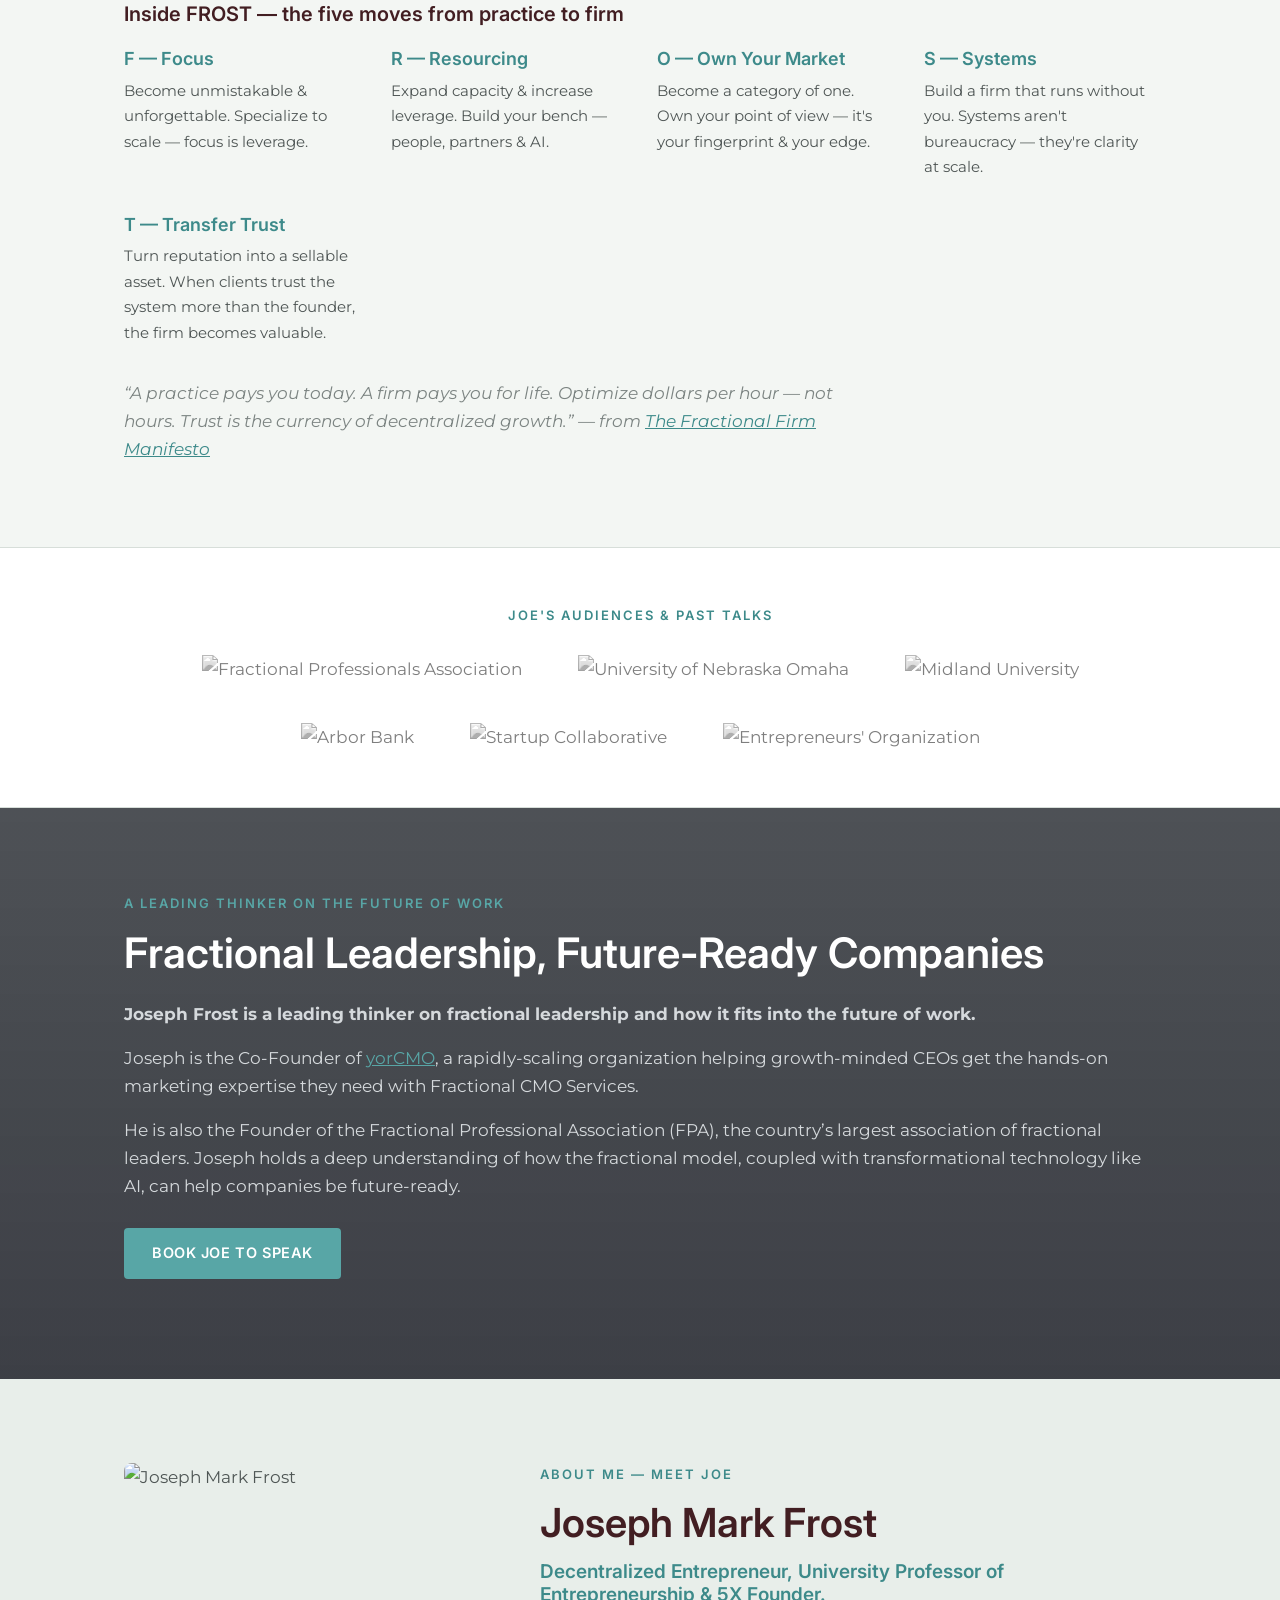
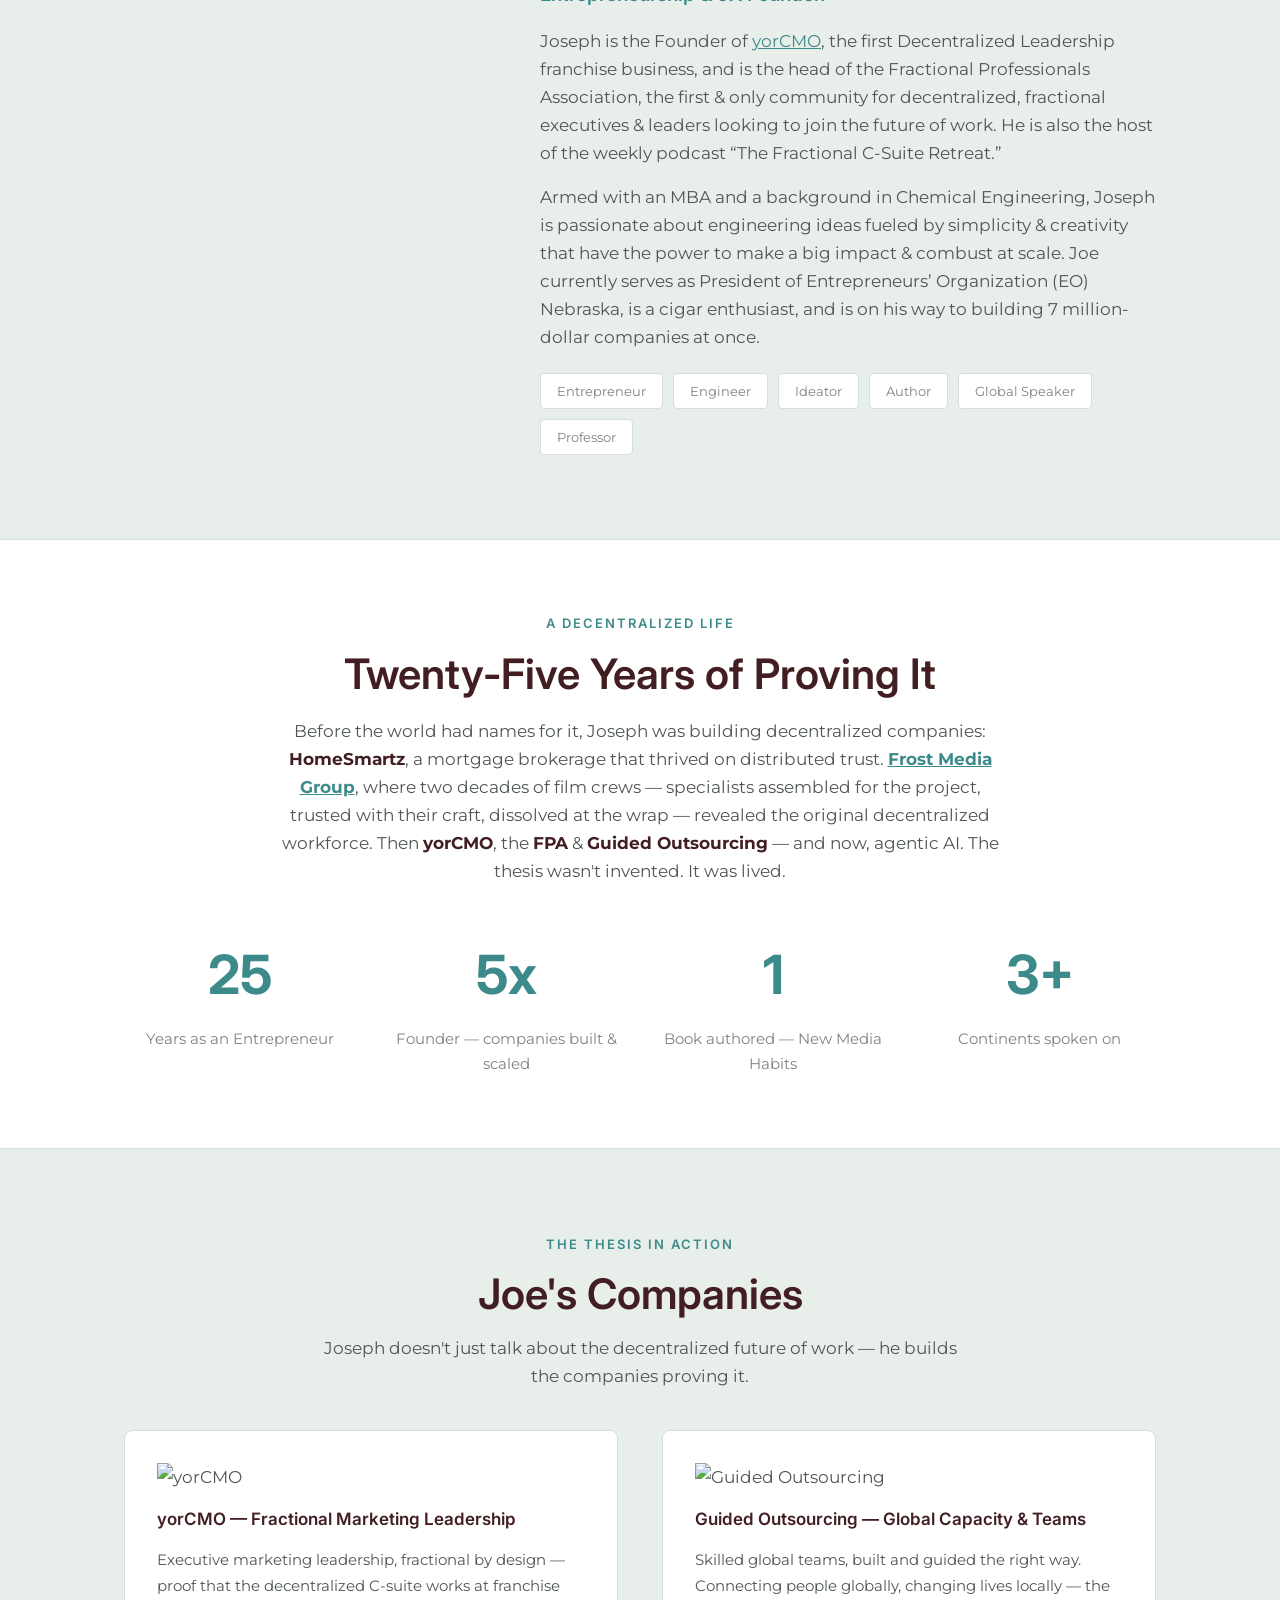
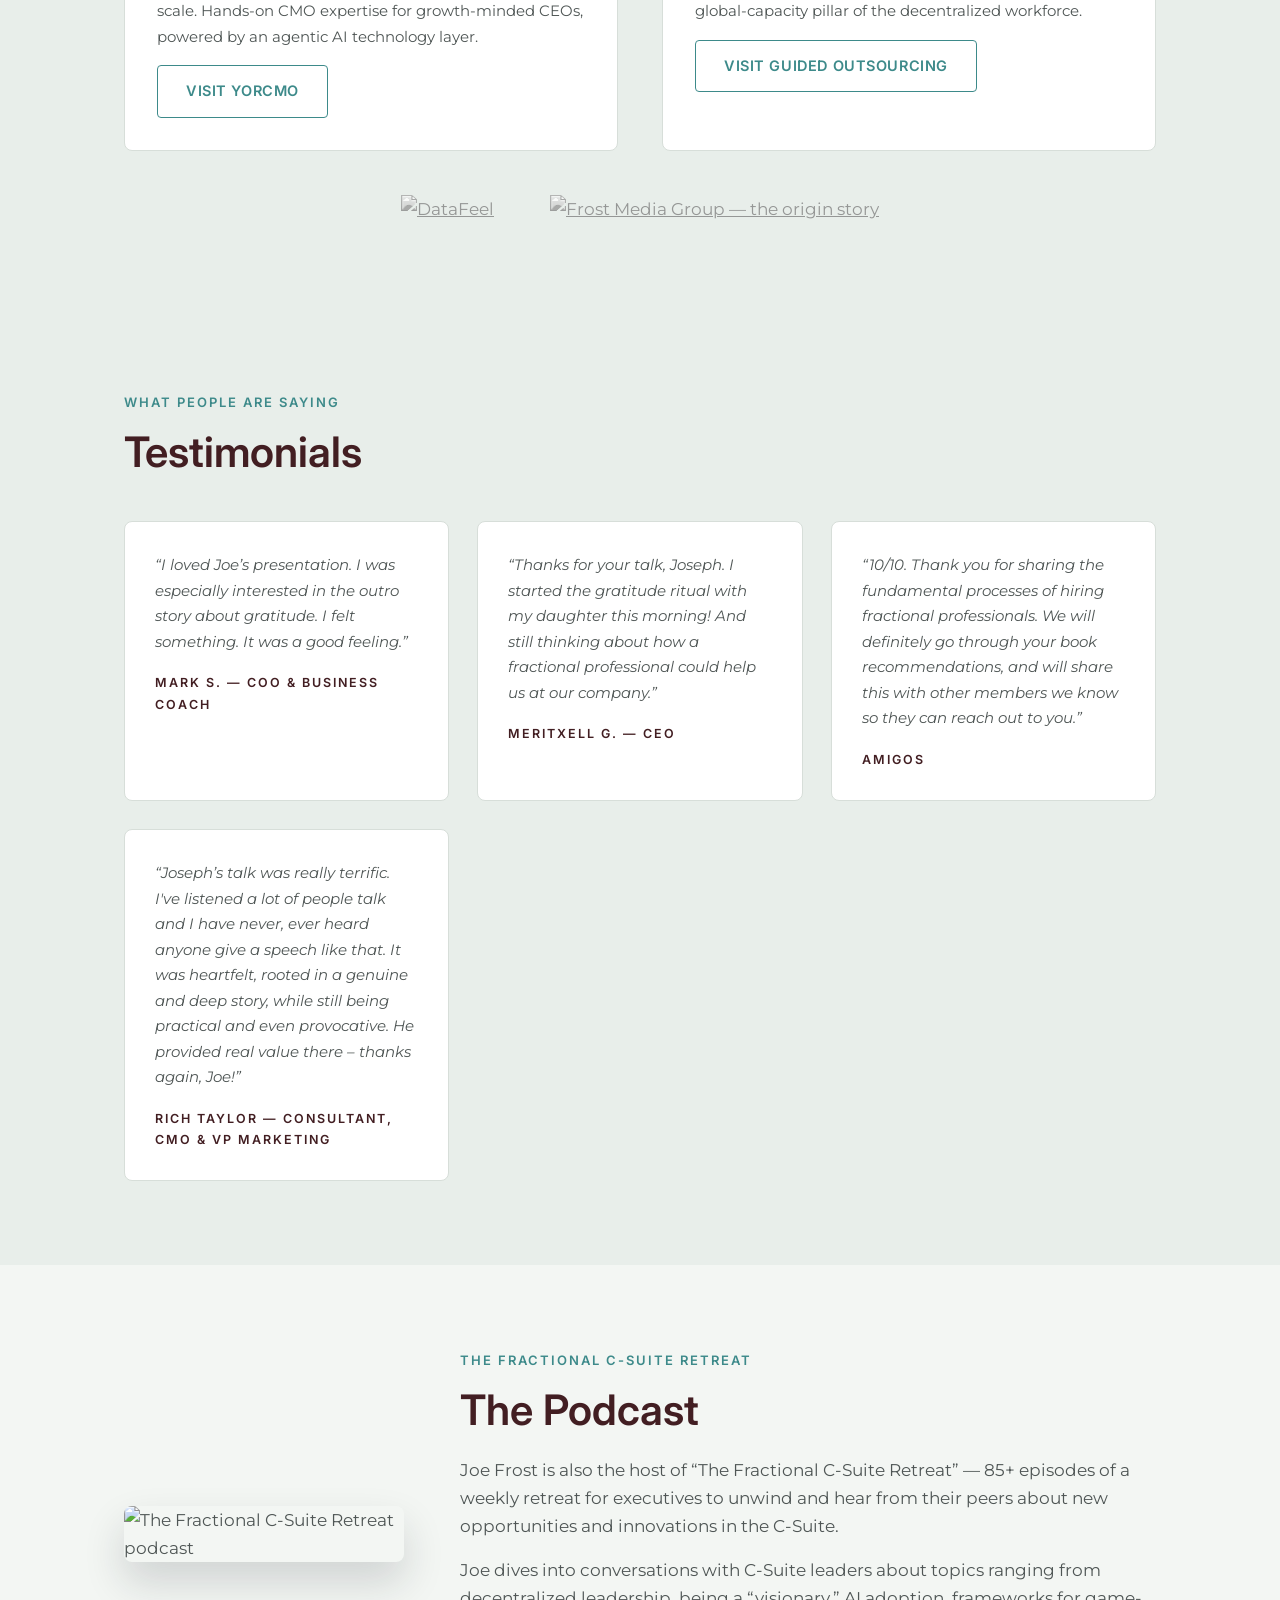
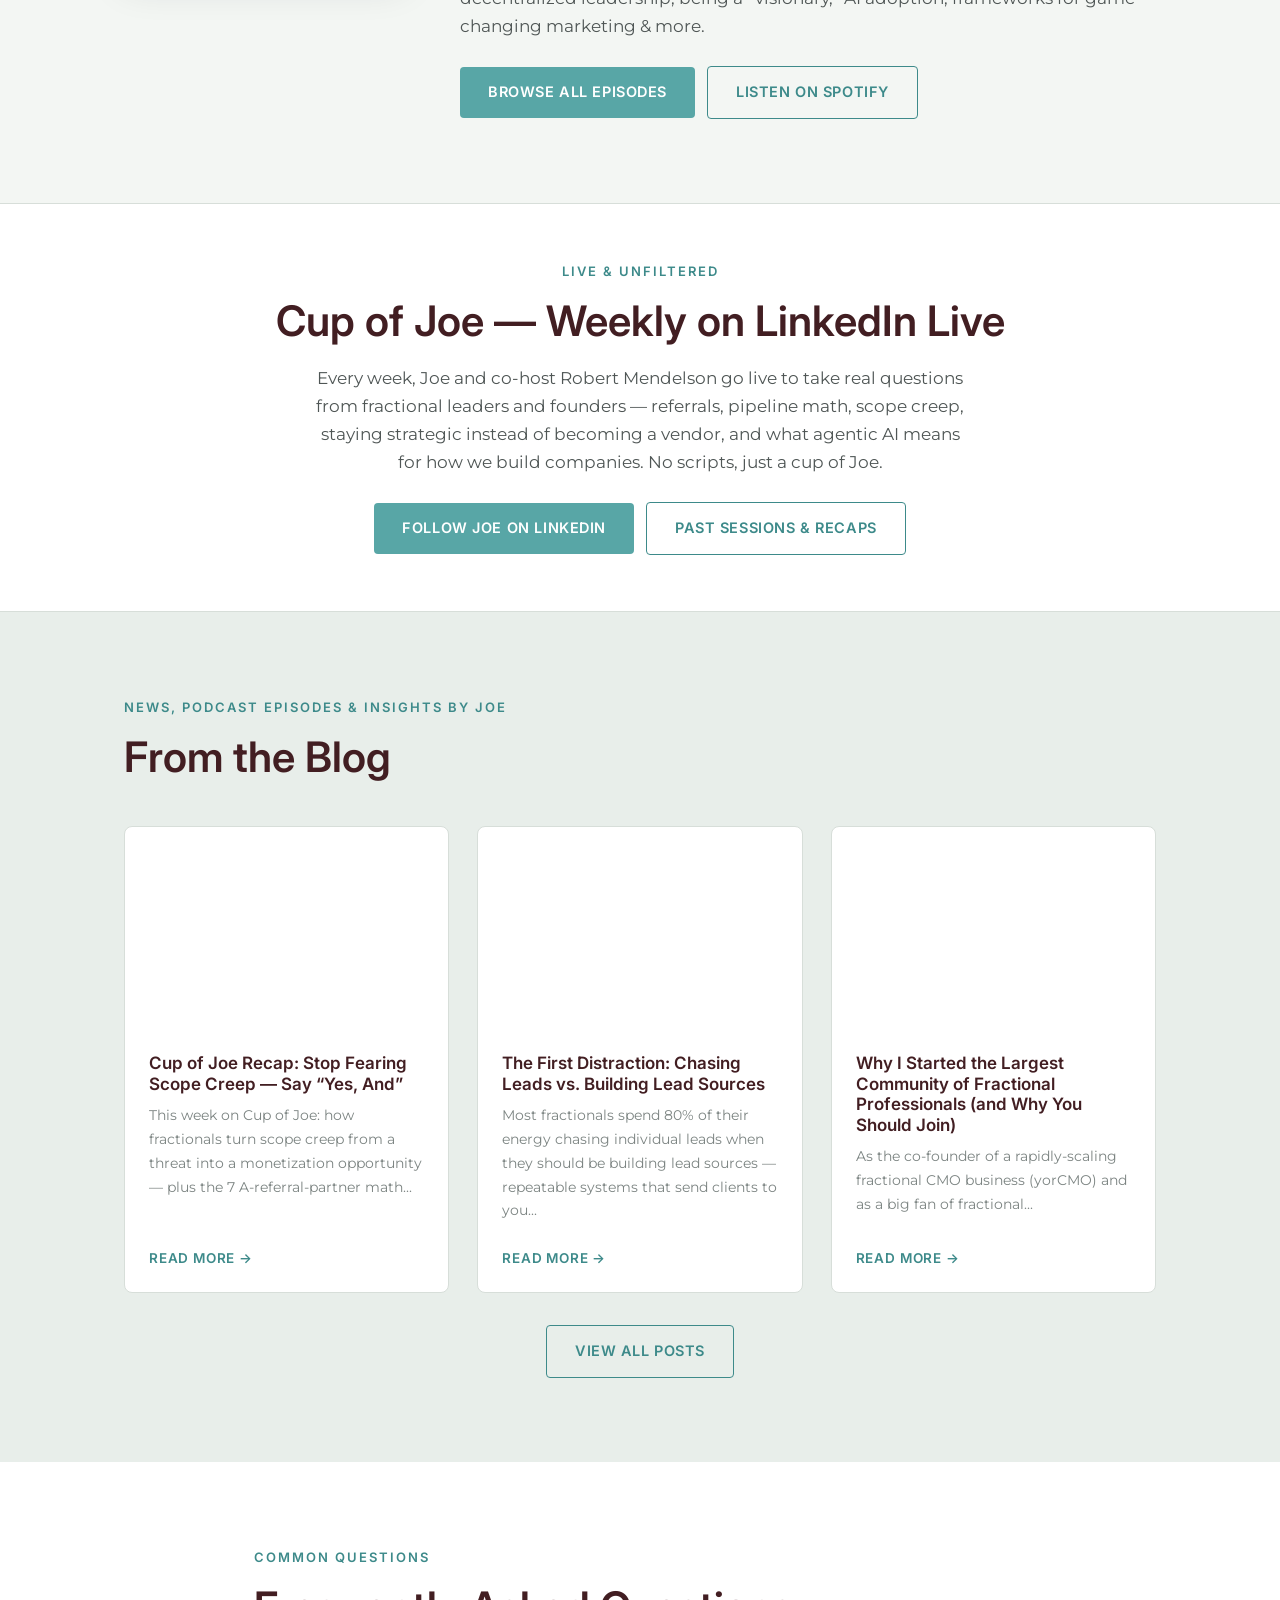
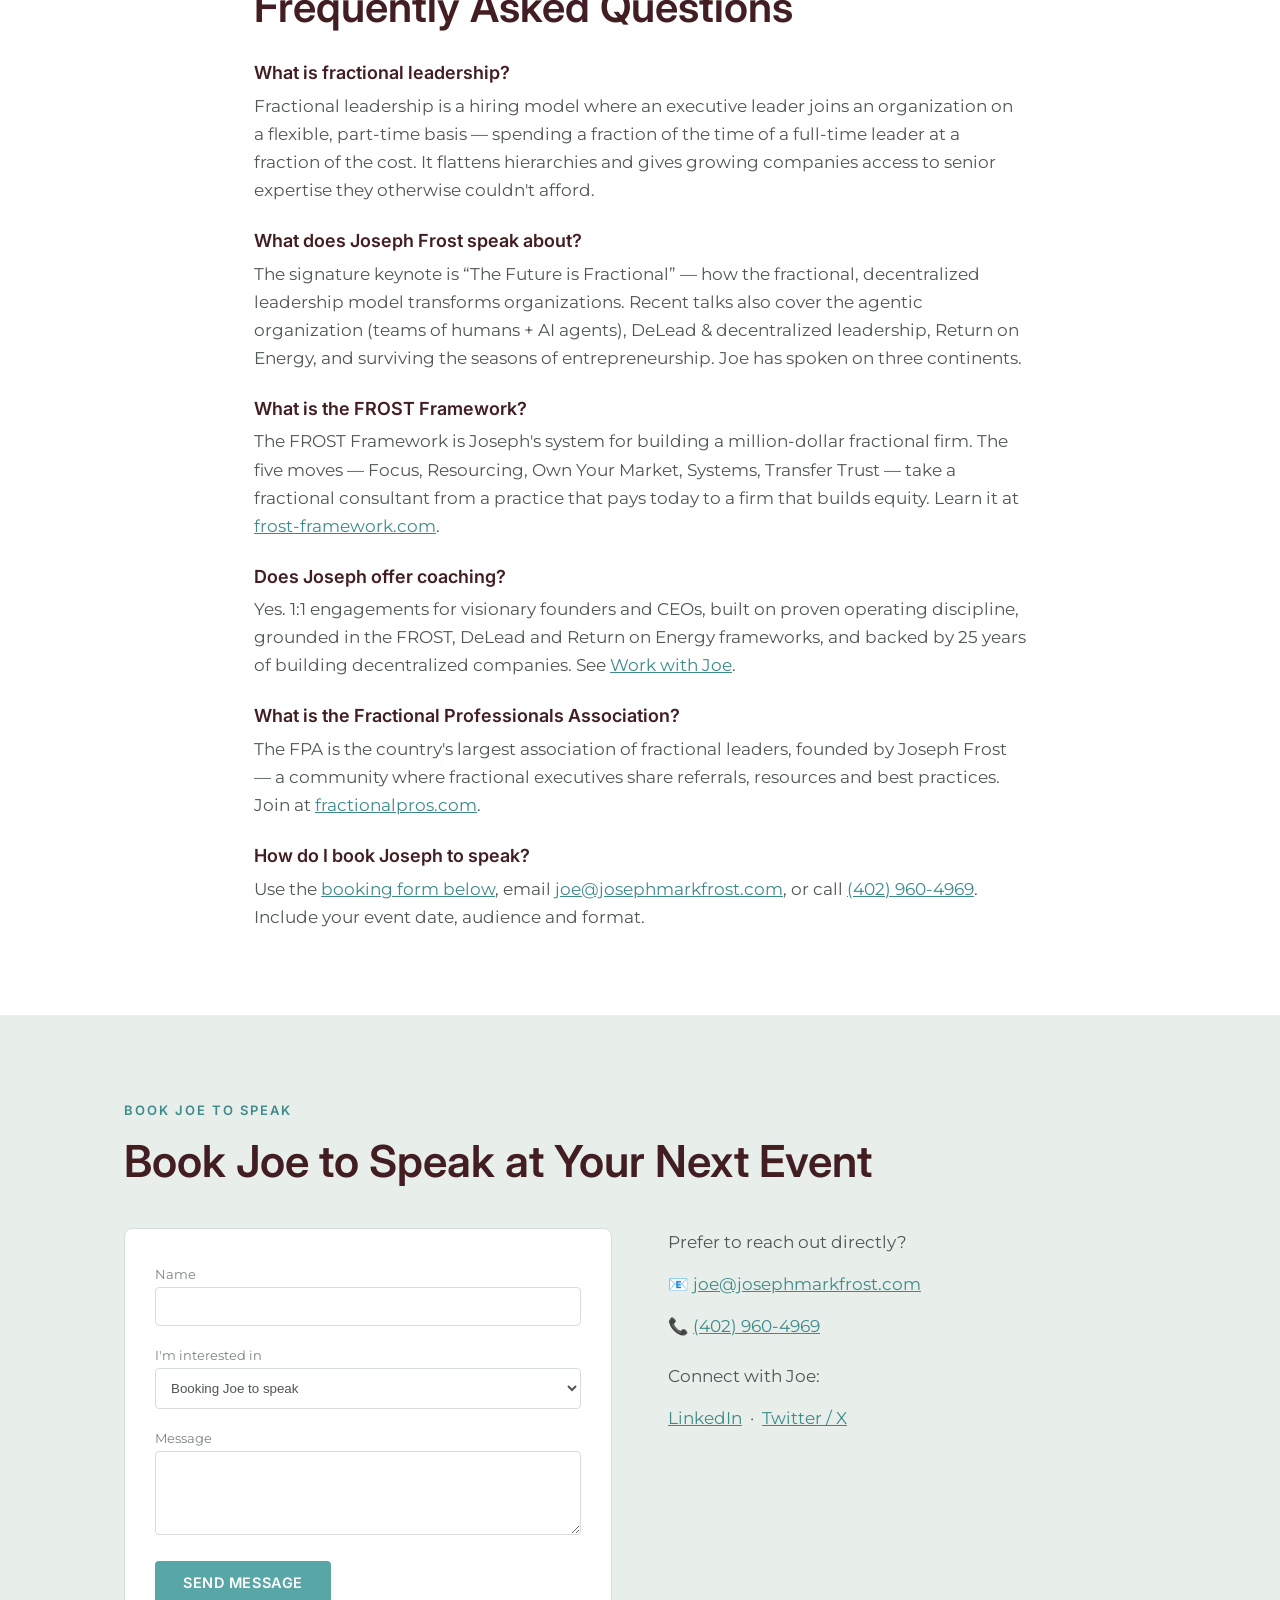
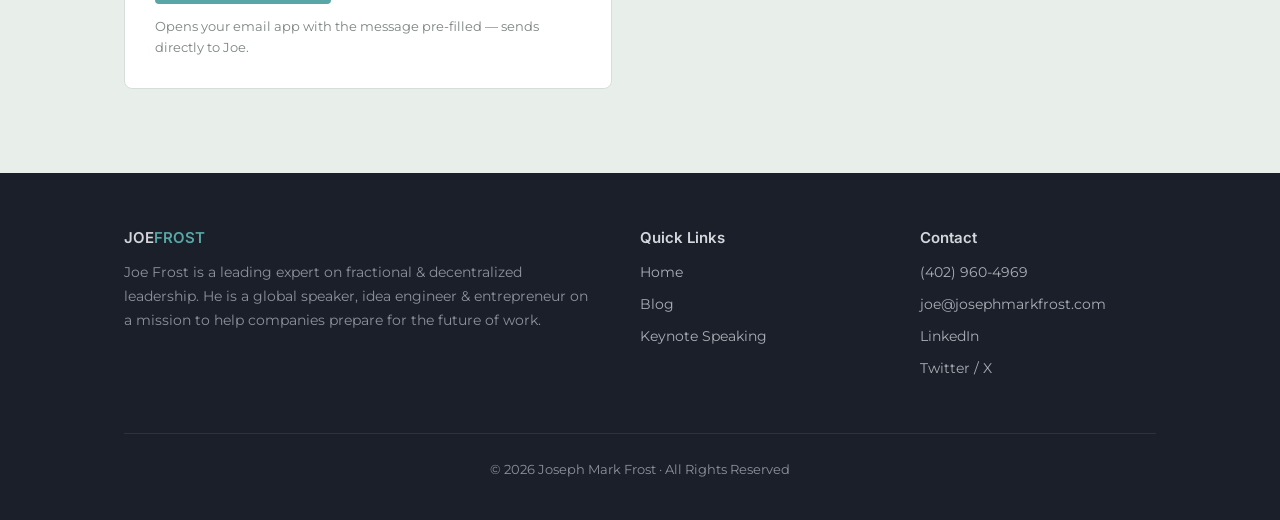
==== commit adae5d2b: "Nav links: solid white + bold + shadow for legibility over hero photo (cache v=7)" ====
--- a/index.html
+++ b/index.html
@@ -8,7 +8,7 @@
 <link rel="preconnect" href="https://fonts.googleapis.com">
 <link rel="preconnect" href="https://fonts.gstatic.com" crossorigin>
 <link href="https://fonts.googleapis.com/css2?family=Inter:wght@500;600;700&family=Montserrat:wght@400;500;600&display=swap" rel="stylesheet">
-<link rel="stylesheet" href="styles.css?v=6">
+<link rel="stylesheet" href="styles.css?v=7">
 <link rel="canonical" href="https://josephmarkfrost.com/">
 <meta property="og:type" content="website">
 <meta property="og:url" content="https://josephmarkfrost.com/">
--- a/styles.css
+++ b/styles.css
@@ -54,7 +54,7 @@
 .logo img { height: 62px; width: auto; display: block; }
 .logo span { color: var(--gold); }
 nav.main { display: flex; gap: 22px; margin-left: auto; }
-nav.main a { color: #ccd2d4; text-decoration: none; font-size: 14px; }
+nav.main a { color: #fff; text-decoration: none; font-size: 14px; font-weight: 600; text-shadow: 0 1px 6px rgba(0,0,0,.55); }
 nav.main a:hover { color: var(--gold); }
 .btn {
   display: inline-block; background: var(--gold); color: #fff;
